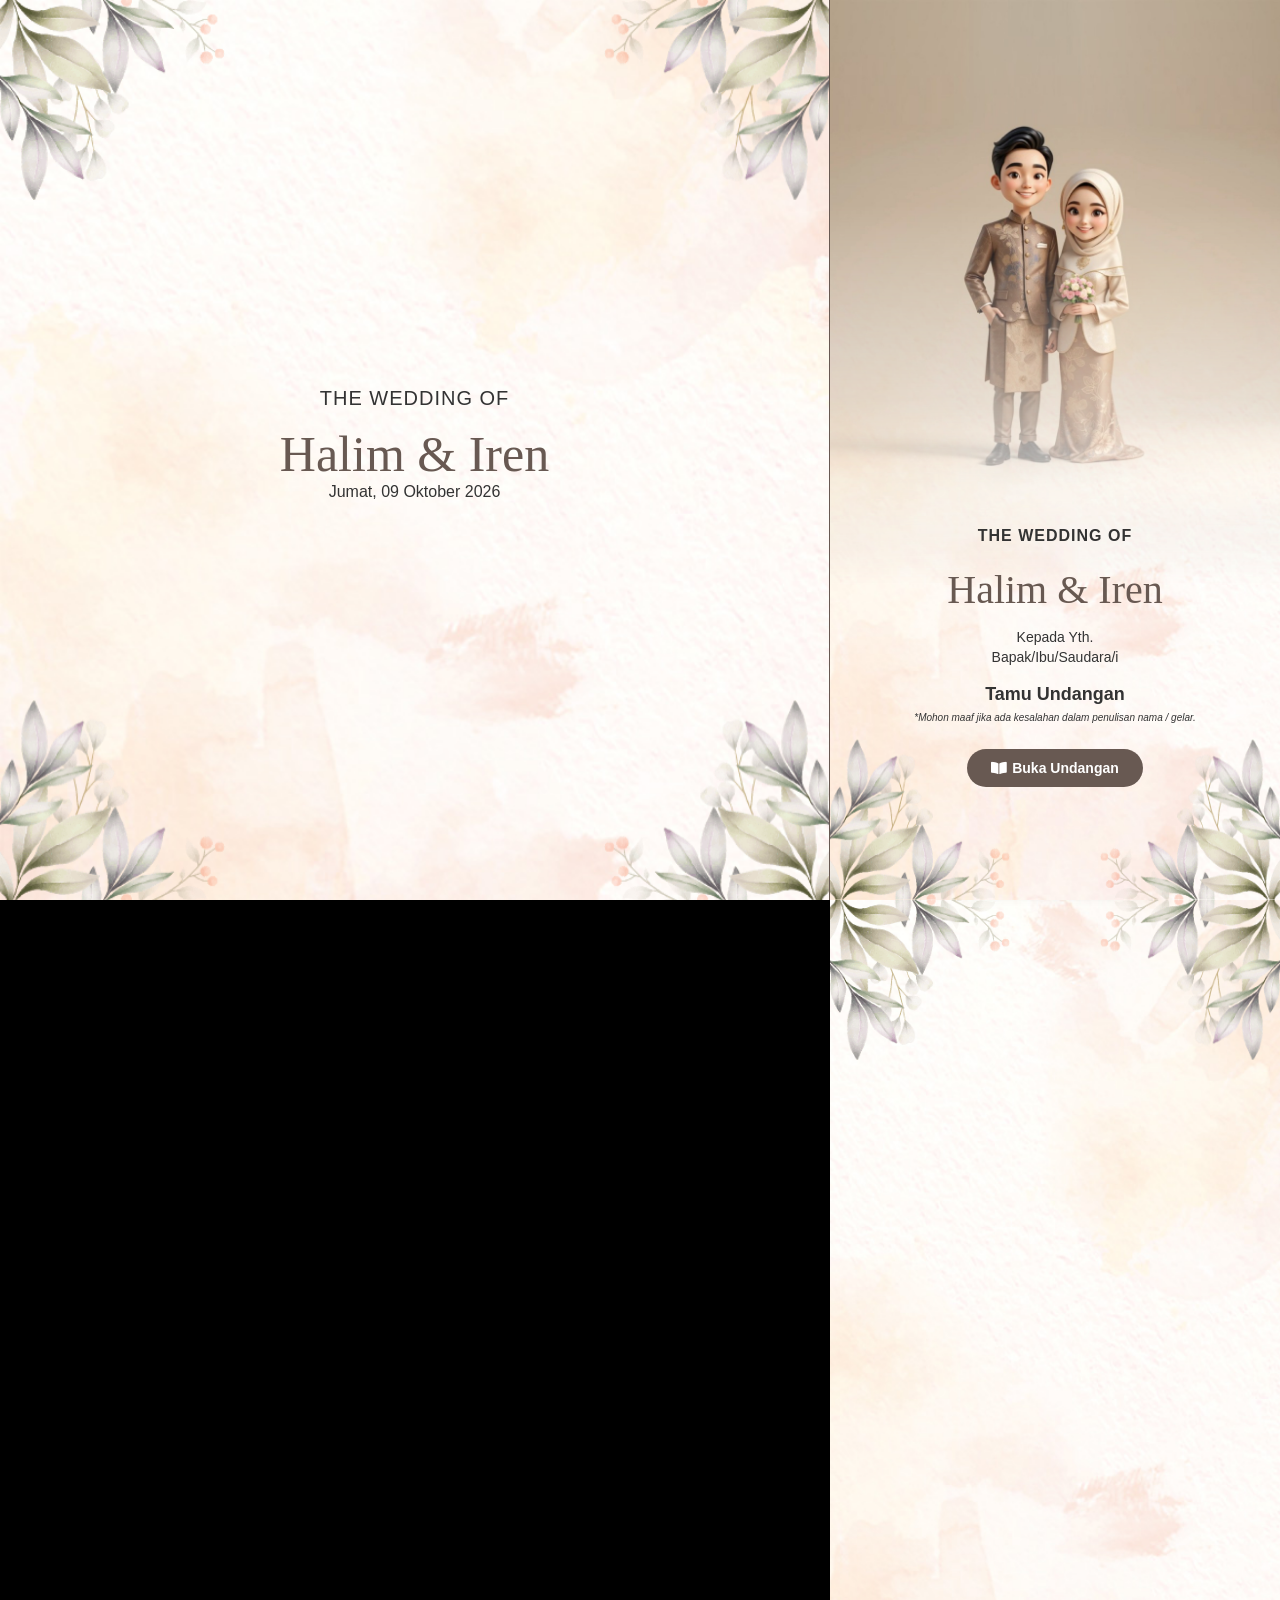
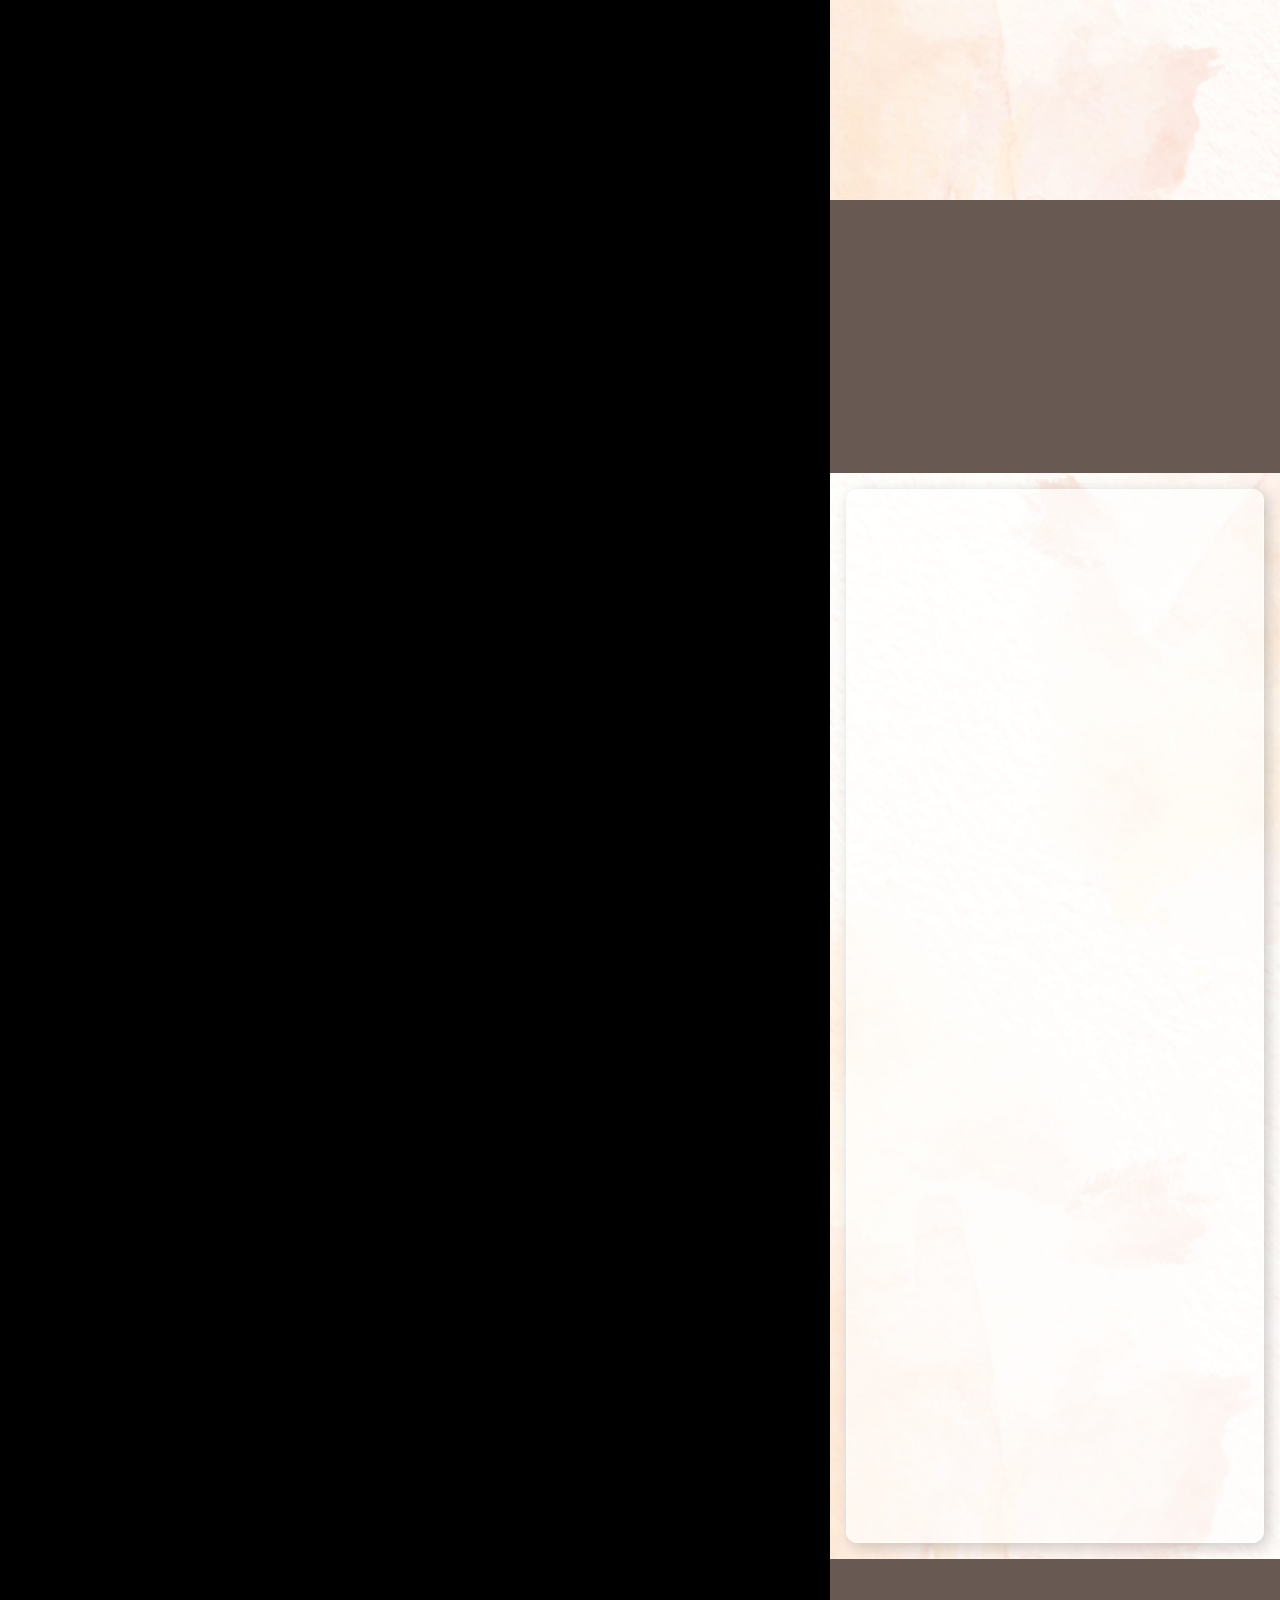
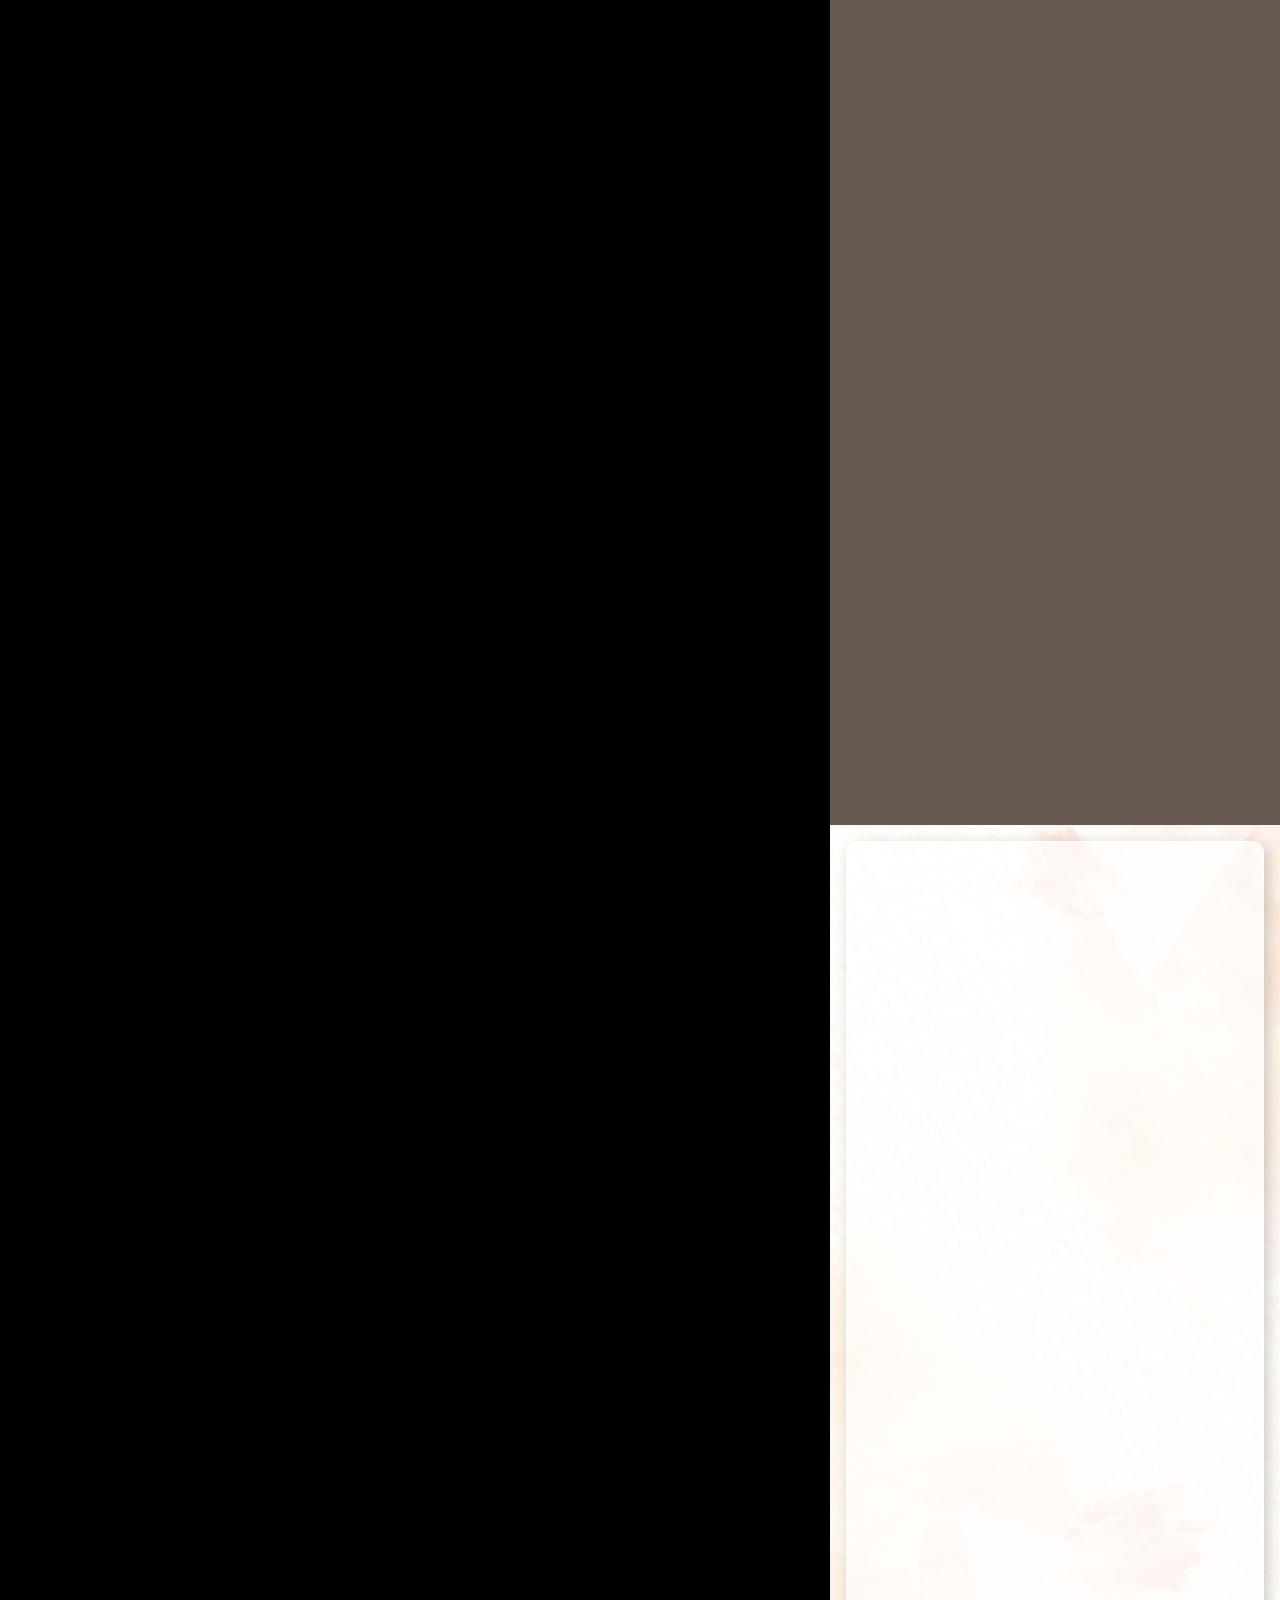
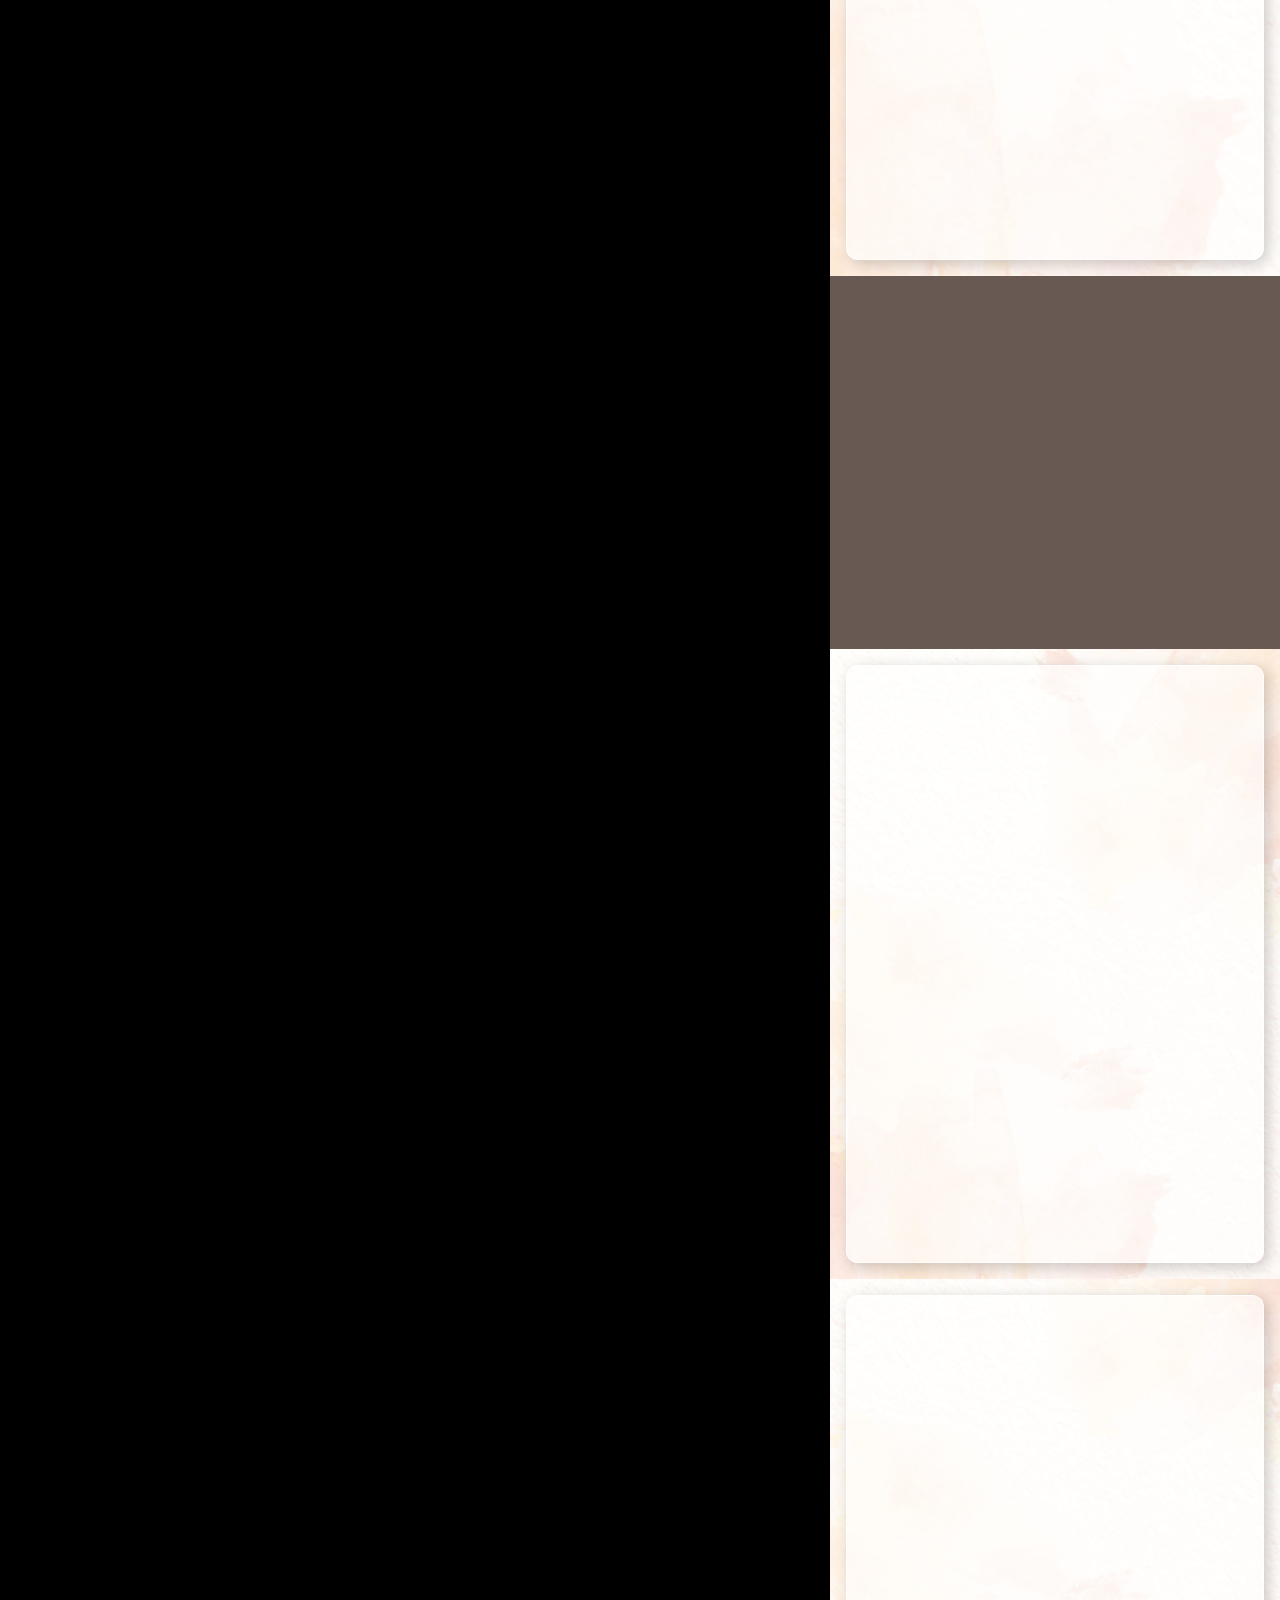
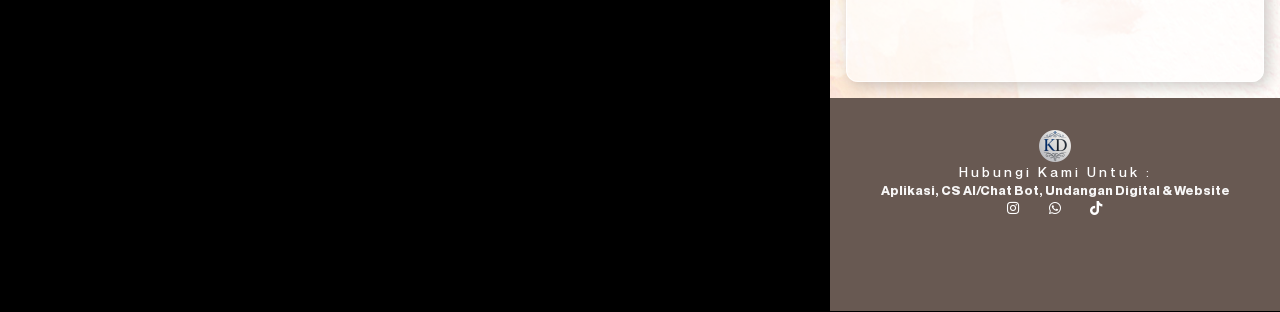
==== index.html @ 51833d71 "Upload undangan Halim & Iren" ====
<!DOCTYPE html>
<html lang="id" prefix="og: https://ogp.me/ns#">

<head>
	<meta charset="UTF-8">

	<meta name="robots" content="noindex,nofollow,noarchive,nosnippet,noimageindex">

	<!-- Optimasi Mesin Pencari oleh Rank Math - https://rankmath.com/ -->
	<title>Halim 💕 Iren</title>
	<meta name="description" content="Hadiri acara pernikahan Halim & Iren, pada hari Jumat, 09 Oktober 2026 Ya!">
	<meta name="robots" content="noindex, nofollow, noarchive, nosnippet, noimageindex">
	<link rel="canonical" href="https://kirimdigi.github.io/Halim-Iren/">
	<meta property="og:locale" content="id_ID">
	<meta property="og:type" content="article">
	<meta property="og:title" content="Halim 💕 Iren">
	<meta property="og:description"
		content="Hadiri acara pernikahan Halim & Iren, pada hari Jumat, 09 Oktober 2026 Ya!">
	<meta property="og:url" content="https://kirimdigi.github.io/Halim-Iren/">
	<meta property="og:site_name" content="Invisimple ID - Undangan Website">
	<meta property="article:section" content="Pernikahan">
	<meta property="og:updated_time" content="2025-12-07T00:42:51+07:00">
	<meta property="og:image" content="https://kirimdigi.github.io/Halim-Iren/1.png">
	<meta property="og:image:secure_url" content="https://kirimdigi.github.io/Halim-Iren/1.png">
	<meta property="og:image:width" content="1024">
	<meta property="og:image:height" content="683">
	<meta property="og:image:alt" content="Halim 💕 Iren">
	<meta property="og:image:type" content="image/png">
	<meta property="article:published_time" content="2025-02-18T05:52:55+07:00">
	<meta property="article:modified_time" content="2025-12-07T00:42:51+07:00">
	<meta name="twitter:card" content="summary_large_image">
	<meta name="twitter:title" content="The Wedding Of Halim 💕 Iren">
	<meta name="twitter:description"
		content="Hadiri acara pernikahan Halim & Iren, pada hari Jumat, 09 Oktober 2026 Ya!">
	<meta name="twitter:image" content="https://kirimdigi.github.io/Halim-Iren/1.png">
	<meta name="twitter:label1" content="Ditulis oleh">
	<meta name="twitter:data1" content="1nv1s1mpl3">
	<meta name="twitter:label2" content="Waktunya membaca">
	<meta name="twitter:data2" content="Kurang dari semenit">
	<script type="application/ld+json"
		class="rank-math-schema">{"@context":"https://schema.org","@graph":[{"@type":["Person","Organization"],"@id":"https://invitimo2.my.id/#person","name":"Invisimple ID - Undangan Website","logo":{"@type":"ImageObject","@id":"https://invitimo2.my.id/#logo","url":"https://the.invisimple.id/wp-content/uploads/2024/05/icon-invitaja-150x150.png","contentUrl":"https://the.invisimple.id/wp-content/uploads/2024/05/icon-invitaja-150x150.png","caption":"Invisimple ID - Undangan Website","inLanguage":"id"},"image":{"@type":"ImageObject","@id":"https://invitimo2.my.id/#logo","url":"https://the.invisimple.id/wp-content/uploads/2024/05/icon-invitaja-150x150.png","contentUrl":"https://the.invisimple.id/wp-content/uploads/2024/05/icon-invitaja-150x150.png","caption":"Invisimple ID - Undangan Website","inLanguage":"id"}},{"@type":"WebSite","@id":"https://invitimo2.my.id/#website","url":"https://invitimo2.my.id","name":"Invisimple ID - Undangan Website","publisher":{"@id":"https://invitimo2.my.id/#person"},"inLanguage":"id"},{"@type":"ImageObject","@id":"https://kirimdigi.github.io/Halim-Iren/1.png","url":"https://kirimdigi.github.io/Halim-Iren/1.png","width":"500","height":"500","inLanguage":"id"},{"@type":"WebPage","@id":"https://invitimo2.my.id/s01-i/#webpage","url":"https://invitimo2.my.id/s01-i/","name":"The Wedding Of Halim & Iren","datePublished":"2025-02-18T05:52:55+07:00","dateModified":"2025-12-07T00:42:51+07:00","isPartOf":{"@id":"https://invitimo2.my.id/#website"},"primaryImageOfPage":{"@id":"https://kirimdigi.github.io/Halim-Iren/1.png"},"inLanguage":"id"},{"@type":"Person","@id":"https://invitimo2.my.id/author/1nv1t4j4/","name":"1nv1s1mpl3","url":"https://invitimo2.my.id/author/1nv1t4j4/","image":{"@type":"ImageObject","@id":"https://secure.gravatar.com/avatar/7261eb66b6b7f72535ce5fb6ec1b8146d1f240d1655f2af83056c2c59945e163?s=96&amp;d=mm&amp;r=g","url":"https://secure.gravatar.com/avatar/7261eb66b6b7f72535ce5fb6ec1b8146d1f240d1655f2af83056c2c59945e163?s=96&amp;d=mm&amp;r=g","caption":"1nv1s1mpl3","inLanguage":"id"},"sameAs":["http://invisimple.id"]},{"@type":"BlogPosting","headline":"The Wedding Of Halim & Iren","datePublished":"2025-02-18T05:52:55+07:00","dateModified":"2025-12-07T00:42:51+07:00","articleSection":"Pernikahan","author":{"@id":"https://invitimo2.my.id/author/1nv1t4j4/","name":"1nv1s1mpl3"},"publisher":{"@id":"https://invitimo2.my.id/#person"},"description":"Hadiri acara pernikahan Halim & Iren, pada hari Jumat, 09 Oktober 2026 Ya!","name":"The Wedding Of Halim & Iren","@id":"https://invitimo2.my.id/s01-i/#richSnippet","isPartOf":{"@id":"https://invitimo2.my.id/s01-i/#webpage"},"image":{"@id":"https://kirimdigi.github.io/Halim-Iren/1.png"},"inLanguage":"id","mainEntityOfPage":{"@id":"https://invitimo2.my.id/s01-i/#webpage"}}]}</script>
	<!-- /Plugin WordPress Rank Math SEO -->

	<link rel='dns-prefetch' href='//the.invisimple.id'>
	<style id="wp-img-auto-sizes-contain-inline-css">
		img:is([sizes=auto i], [sizes^="auto," i]) {
			contain-intrinsic-size: 3000px 1500px
		}

		/*# sourceURL=wp-img-auto-sizes-contain-inline-css */
	</style>
	<link rel='stylesheet' id='dce-animations-css'
		href='wp-content/plugins/dynamic-content-for-elementor-new-version/assets/css/animations.css?ver=3.4.0'
		media='all'>

	<style id="wp-emoji-styles-inline-css">
		img.wp-smiley,
		img.emoji {
			display: inline !important;
			border: none !important;
			box-shadow: none !important;
			height: 1em !important;
			width: 1em !important;
			margin: 0 0.07em !important;
			vertical-align: -0.1em !important;
			background: none !important;
			padding: 0 !important;
		}

		/*# sourceURL=wp-emoji-styles-inline-css */
	</style>
	<style id="wp-block-library-inline-css">
		/**
 * Colors
 */
		/**
 * Typography
 */
		/**
 * SCSS Variables.
 *
 * Please use variables from this sheet to ensure consistency across the UI.
 * Don't add to this sheet unless you're pretty sure the value will be reused in many places.
 * For example, don't add rules to this sheet that affect block visuals. It's purely for UI.
 */
		/**
 * Fonts & basic variables.
 */
		/**
 * Typography
 */
		/**
 * Grid System.
 * https://make.wordpress.org/design/2019/10/31/proposal-a-consistent-spacing-system-for-wordpress/
 */
		/**
 * Radius scale.
 */
		/**
 * Elevation scale.
 */
		/**
 * Dimensions.
 */
		/**
 * Mobile specific styles
 */
		/**
 * Editor styles.
 */
		/**
 * Block & Editor UI.
 */
		/**
 * Block paddings.
 */
		/**
 * React Native specific.
 * These variables do not appear to be used anywhere else.
 */
		/**
 * Breakpoints & Media Queries
 */
		/**
*  Converts a hex value into the rgb equivalent.
*
* @param {string} hex - the hexadecimal value to convert
* @return {string} comma separated rgb values
*/
		/**
 * Long content fade mixin
 *
 * Creates a fading overlay to signify that the content is longer
 * than the space allows.
 */
		/**
 * Breakpoint mixins
 */
		/**
 * Focus styles.
 */
		/**
 * Applies editor left position to the selector passed as argument
 */
		/**
 * Styles that are reused verbatim in a few places
 */
		/**
 * Allows users to opt-out of animations via OS-level preferences.
 */
		/**
 * Reset default styles for JavaScript UI based pages.
 * This is a WP-admin agnostic reset
 */
		/**
 * Reset the WP Admin page styles for Gutenberg-like pages.
 */
		/**
 * Creates a checkerboard pattern background to indicate transparency.
 * @param {String} $size - The size of the squares in the checkerboard pattern. Default is 12px.
 */
		:root {
			--wp-block-synced-color: #7a00df;
			--wp-block-synced-color--rgb: 122, 0, 223;
			--wp-bound-block-color: var(--wp-block-synced-color);
			--wp-editor-canvas-background: #ddd;
			--wp-admin-theme-color: #007cba;
			--wp-admin-theme-color--rgb: 0, 124, 186;
			--wp-admin-theme-color-darker-10: rgb(0, 107, 160.5);
			--wp-admin-theme-color-darker-10--rgb: 0, 107, 160.5;
			--wp-admin-theme-color-darker-20: #005a87;
			--wp-admin-theme-color-darker-20--rgb: 0, 90, 135;
			--wp-admin-border-width-focus: 2px;
		}

		@media (min-resolution: 192dpi) {
			:root {
				--wp-admin-border-width-focus: 1.5px;
			}
		}

		/**
 * Element styles.
 */
		.wp-element-button {
			cursor: pointer;
		}

		:root .has-very-light-gray-background-color {
			background-color: #eee;
		}

		:root .has-very-dark-gray-background-color {
			background-color: #313131;
		}

		:root .has-very-light-gray-color {
			color: #eee;
		}

		:root .has-very-dark-gray-color {
			color: #313131;
		}

		:root {
			/* stylelint-disable @stylistic/function-comma-space-after -- We can not use spacing because of WP multi site kses rule. */
		}

		:root .has-vivid-green-cyan-to-vivid-cyan-blue-gradient-background {
			background: linear-gradient(135deg, rgb(0, 208, 132) 0%, rgb(6, 147, 227) 100%);
		}

		:root .has-purple-crush-gradient-background {
			background: linear-gradient(135deg, rgb(52, 226, 228) 0%, rgb(71, 33, 251) 50%, rgb(171, 29, 254) 100%);
		}

		:root .has-hazy-dawn-gradient-background {
			background: linear-gradient(135deg, rgb(250, 172, 168) 0%, rgb(218, 208, 236) 100%);
		}

		:root .has-subdued-olive-gradient-background {
			background: linear-gradient(135deg, rgb(250, 250, 225) 0%, rgb(103, 166, 113) 100%);
		}

		:root .has-atomic-cream-gradient-background {
			background: linear-gradient(135deg, rgb(253, 215, 154) 0%, rgb(0, 74, 89) 100%);
		}

		:root .has-nightshade-gradient-background {
			background: linear-gradient(135deg, rgb(51, 9, 104) 0%, rgb(49, 205, 207) 100%);
		}

		:root .has-midnight-gradient-background {
			background: linear-gradient(135deg, rgb(2, 3, 129) 0%, rgb(40, 116, 252) 100%);
		}

		:root {
			/* stylelint-enable @stylistic/function-comma-space-after */
			--wp--preset--font-size--normal: 16px;
			--wp--preset--font-size--huge: 42px;
		}

		.has-regular-font-size {
			font-size: 1em;
		}

		.has-larger-font-size {
			font-size: 2.625em;
		}

		.has-normal-font-size {
			font-size: var(--wp--preset--font-size--normal);
		}

		.has-huge-font-size {
			font-size: var(--wp--preset--font-size--huge);
		}

		:root .has-text-align-center {
			text-align: center;
		}

		:root .has-text-align-left {
			/*rtl:ignore*/
			text-align: left;
		}

		:root .has-text-align-right {
			/*rtl:ignore*/
			text-align: right;
		}

		.has-fit-text {
			white-space: nowrap !important;
		}

		#end-resizable-editor-section {
			display: none;
		}

		.aligncenter {
			clear: both;
		}

		.items-justified-left {
			justify-content: flex-start;
		}

		.items-justified-center {
			justify-content: center;
		}

		.items-justified-right {
			justify-content: flex-end;
		}

		.items-justified-space-between {
			justify-content: space-between;
		}

		.screen-reader-text {
			border: 0;
			clip-path: inset(50%);
			height: 1px;
			margin: -1px;
			overflow: hidden;
			padding: 0;
			position: absolute;
			width: 1px;
			word-wrap: normal !important;
		}

		.screen-reader-text:focus {
			background-color: #ddd;
			clip-path: none;
			color: #444;
			display: block;
			font-size: 1em;
			height: auto;
			left: 5px;
			line-height: normal;
			padding: 15px 23px 14px;
			text-decoration: none;
			top: 5px;
			width: auto;
			z-index: 100000;
		}

		/**
 * The following provide a simple means of applying a default border style when
 * a user first makes a selection in the border block support panel.
 * This prevents issues such as where the user could set a border width
 * and see no border due there being no border style set.
 *
 * This is intended to be removed once intelligent defaults can be set while
 * making border selections via the block support.
 *
 * See: https://github.com/WordPress/gutenberg/pull/33743
 */
		html :where(.has-border-color) {
			border-style: solid;
		}

		html :where([style*=border-color]) {
			border-style: solid;
		}

		html :where([style*=border-top-color]) {
			border-top-style: solid;
		}

		html :where([style*=border-right-color]) {
			/*rtl:ignore*/
			border-right-style: solid;
		}

		html :where([style*=border-bottom-color]) {
			border-bottom-style: solid;
		}

		html :where([style*=border-left-color]) {
			/*rtl:ignore*/
			border-left-style: solid;
		}

		html :where([style*=border-width]) {
			border-style: solid;
		}

		html :where([style*=border-top-width]) {
			border-top-style: solid;
		}

		html :where([style*=border-right-width]) {
			/*rtl:ignore*/
			border-right-style: solid;
		}

		html :where([style*=border-bottom-width]) {
			border-bottom-style: solid;
		}

		html :where([style*=border-left-width]) {
			/*rtl:ignore*/
			border-left-style: solid;
		}

		/**
 * Provide baseline responsiveness for images.
 */
		html :where(img[class*=wp-image-]) {
			height: auto;
			max-width: 100%;
		}

		/**
 * Reset user agent styles for figure element margins.
 */
		:where(figure) {
			margin: 0 0 1em 0;
		}

		html :where(.is-position-sticky) {
			/* stylelint-disable length-zero-no-unit -- 0px is set explicitly so that it can be used in a calc value. */
			--wp-admin--admin-bar--position-offset: var(--wp-admin--admin-bar--height, 0px);
			/* stylelint-enable length-zero-no-unit */
		}

		@media screen and (max-width: 600px) {
			html :where(.is-position-sticky) {
				/* stylelint-disable length-zero-no-unit -- 0px is set explicitly so that it can be used in a calc value. */
				--wp-admin--admin-bar--position-offset: 0px;
				/* stylelint-enable length-zero-no-unit */
			}
		}

		/*# sourceURL=/wp-includes/css/dist/block-library/common.css */
	</style>
	<style id="classic-theme-styles-inline-css">
		/**
 * These rules are needed for backwards compatibility.
 * They should match the button element rules in the base theme.json file.
 */
		.wp-block-button__link {
			color: #ffffff;
			background-color: #32373c;
			border-radius: 9999px;
			/* 100% causes an oval, but any explicit but really high value retains the pill shape. */

			/* This needs a low specificity so it won't override the rules from the button element if defined in theme.json. */
			box-shadow: none;
			text-decoration: none;

			/* The extra 2px are added to size solids the same as the outline versions.*/
			padding: calc(0.667em + 2px) calc(1.333em + 2px);

			font-size: 1.125em;
		}

		.wp-block-file__button {
			background: #32373c;
			color: #ffffff;
			text-decoration: none;
		}

		/*# sourceURL=/wp-includes/css/classic-themes.css */
	</style>
	<style id="wp-block-styles-placeholder-inline-css">
		:root {
			--wp-internal-comment: "Placeholder for wp_hoist_late_printed_styles() to replace with the block styles printed at wp_footer."
		}

		/*# sourceURL=wp-block-styles-placeholder-inline-css */
	</style>
	<link rel='stylesheet' id='dashicons-css' href='wp-includes/css/dashicons.css?ver=7.0.4' media='all'>
	<link rel='stylesheet' id='jet-engine-frontend-css'
		href='wp-content/plugins/jet-engine/assets/css/frontend.css?ver=3.8.14.3' media='all'>
	<style id="wp-global-styles-placeholder-inline-css">
		:root {
			--wp-internal-comment: "Placeholder for wp_hoist_late_printed_styles() to replace with the global-styles printed at wp_footer."
		}

		/*# sourceURL=wp-global-styles-placeholder-inline-css */
	</style>
	<link rel='stylesheet' id='uaf_client_css-css' href='wp-content/uploads/useanyfont/uaf.css?ver=1786431129'
		media='all'>
	<link rel='stylesheet' id='wpb-lib-frontend-css'
		href='wp-content/plugins/wpbits-addons-for-elementor/assets/css/frontend.min.css?ver=1.8.1' media='all'>
	<link rel='stylesheet' id='wds-elementor-css'
		href='wp-content/plugins/weddingsaas-pro/assets/css/wds-elementor.css?ver=2.10.2.1' media='all'>
	<link rel='stylesheet' id='saic_style-css'
		href='wp-content/plugins/weddingsaas-pro/assets/plugins/custom/commentpress/saic_style.css?ver=2.10.2.1'
		media='screen'>
	<link rel='stylesheet' id='dce-style-css'
		href='wp-content/plugins/dynamic-content-for-elementor-new-version/assets/css/style.css?ver=3.4.0' media='all'>
	<link rel='stylesheet' id='dce-dynamic-visibility-css'
		href='wp-content/plugins/dynamic-content-for-elementor-new-version/assets/css/dynamic-visibility.css?ver=3.4.0'
		media='all'>
	<link rel='stylesheet' id='dce-tooltip-css'
		href='wp-content/plugins/dynamic-content-for-elementor-new-version/assets/css/tooltip.css?ver=3.4.0'
		media='all'>
	<link rel='stylesheet' id='wds-reset-css' href='wp-content/themes/weddingsaas-wp/assets/css/reset.css?ver=2.0.11'
		media='all'>
	<link rel='stylesheet' id='e-animation-fadeIn-css'
		href='wp-content/plugins/elementor/assets/lib/animations/styles/fadeIn.css?ver=4.1.4' media='all'>
	<link rel='stylesheet' id='elementor-frontend-css'
		href='wp-content/plugins/elementor/assets/css/frontend.css?ver=4.1.4' media='all'>
	<style id="elementor-frontend-inline-css">
		@-webkit-keyframes ha_fadeIn {
			0% {
				opacity: 0
			}

			to {
				opacity: 1
			}
		}

		@keyframes ha_fadeIn {
			0% {
				opacity: 0
			}

			to {
				opacity: 1
			}
		}

		@-webkit-keyframes ha_zoomIn {
			0% {
				opacity: 0;
				-webkit-transform: scale3d(.3, .3, .3);
				transform: scale3d(.3, .3, .3)
			}

			50% {
				opacity: 1
			}
		}

		@keyframes ha_zoomIn {
			0% {
				opacity: 0;
				-webkit-transform: scale3d(.3, .3, .3);
				transform: scale3d(.3, .3, .3)
			}

			50% {
				opacity: 1
			}
		}

		@-webkit-keyframes ha_rollIn {
			0% {
				opacity: 0;
				-webkit-transform: translate3d(-100%, 0, 0) rotate3d(0, 0, 1, -120deg);
				transform: translate3d(-100%, 0, 0) rotate3d(0, 0, 1, -120deg)
			}

			to {
				opacity: 1
			}
		}

		@keyframes ha_rollIn {
			0% {
				opacity: 0;
				-webkit-transform: translate3d(-100%, 0, 0) rotate3d(0, 0, 1, -120deg);
				transform: translate3d(-100%, 0, 0) rotate3d(0, 0, 1, -120deg)
			}

			to {
				opacity: 1
			}
		}

		@-webkit-keyframes ha_bounce {

			0%,
			20%,
			53%,
			to {
				-webkit-animation-timing-function: cubic-bezier(.215, .61, .355, 1);
				animation-timing-function: cubic-bezier(.215, .61, .355, 1)
			}

			40%,
			43% {
				-webkit-transform: translate3d(0, -30px, 0) scaleY(1.1);
				transform: translate3d(0, -30px, 0) scaleY(1.1);
				-webkit-animation-timing-function: cubic-bezier(.755, .05, .855, .06);
				animation-timing-function: cubic-bezier(.755, .05, .855, .06)
			}

			70% {
				-webkit-transform: translate3d(0, -15px, 0) scaleY(1.05);
				transform: translate3d(0, -15px, 0) scaleY(1.05);
				-webkit-animation-timing-function: cubic-bezier(.755, .05, .855, .06);
				animation-timing-function: cubic-bezier(.755, .05, .855, .06)
			}

			80% {
				-webkit-transition-timing-function: cubic-bezier(.215, .61, .355, 1);
				transition-timing-function: cubic-bezier(.215, .61, .355, 1);
				-webkit-transform: translate3d(0, 0, 0) scaleY(.95);
				transform: translate3d(0, 0, 0) scaleY(.95)
			}

			90% {
				-webkit-transform: translate3d(0, -4px, 0) scaleY(1.02);
				transform: translate3d(0, -4px, 0) scaleY(1.02)
			}
		}

		@keyframes ha_bounce {

			0%,
			20%,
			53%,
			to {
				-webkit-animation-timing-function: cubic-bezier(.215, .61, .355, 1);
				animation-timing-function: cubic-bezier(.215, .61, .355, 1)
			}

			40%,
			43% {
				-webkit-transform: translate3d(0, -30px, 0) scaleY(1.1);
				transform: translate3d(0, -30px, 0) scaleY(1.1);
				-webkit-animation-timing-function: cubic-bezier(.755, .05, .855, .06);
				animation-timing-function: cubic-bezier(.755, .05, .855, .06)
			}

			70% {
				-webkit-transform: translate3d(0, -15px, 0) scaleY(1.05);
				transform: translate3d(0, -15px, 0) scaleY(1.05);
				-webkit-animation-timing-function: cubic-bezier(.755, .05, .855, .06);
				animation-timing-function: cubic-bezier(.755, .05, .855, .06)
			}

			80% {
				-webkit-transition-timing-function: cubic-bezier(.215, .61, .355, 1);
				transition-timing-function: cubic-bezier(.215, .61, .355, 1);
				-webkit-transform: translate3d(0, 0, 0) scaleY(.95);
				transform: translate3d(0, 0, 0) scaleY(.95)
			}

			90% {
				-webkit-transform: translate3d(0, -4px, 0) scaleY(1.02);
				transform: translate3d(0, -4px, 0) scaleY(1.02)
			}
		}

		@-webkit-keyframes ha_bounceIn {

			0%,
			20%,
			40%,
			60%,
			80%,
			to {
				-webkit-animation-timing-function: cubic-bezier(.215, .61, .355, 1);
				animation-timing-function: cubic-bezier(.215, .61, .355, 1)
			}

			0% {
				opacity: 0;
				-webkit-transform: scale3d(.3, .3, .3);
				transform: scale3d(.3, .3, .3)
			}

			20% {
				-webkit-transform: scale3d(1.1, 1.1, 1.1);
				transform: scale3d(1.1, 1.1, 1.1)
			}

			40% {
				-webkit-transform: scale3d(.9, .9, .9);
				transform: scale3d(.9, .9, .9)
			}

			60% {
				opacity: 1;
				-webkit-transform: scale3d(1.03, 1.03, 1.03);
				transform: scale3d(1.03, 1.03, 1.03)
			}

			80% {
				-webkit-transform: scale3d(.97, .97, .97);
				transform: scale3d(.97, .97, .97)
			}

			to {
				opacity: 1
			}
		}

		@keyframes ha_bounceIn {

			0%,
			20%,
			40%,
			60%,
			80%,
			to {
				-webkit-animation-timing-function: cubic-bezier(.215, .61, .355, 1);
				animation-timing-function: cubic-bezier(.215, .61, .355, 1)
			}

			0% {
				opacity: 0;
				-webkit-transform: scale3d(.3, .3, .3);
				transform: scale3d(.3, .3, .3)
			}

			20% {
				-webkit-transform: scale3d(1.1, 1.1, 1.1);
				transform: scale3d(1.1, 1.1, 1.1)
			}

			40% {
				-webkit-transform: scale3d(.9, .9, .9);
				transform: scale3d(.9, .9, .9)
			}

			60% {
				opacity: 1;
				-webkit-transform: scale3d(1.03, 1.03, 1.03);
				transform: scale3d(1.03, 1.03, 1.03)
			}

			80% {
				-webkit-transform: scale3d(.97, .97, .97);
				transform: scale3d(.97, .97, .97)
			}

			to {
				opacity: 1
			}
		}

		@-webkit-keyframes ha_flipInX {
			0% {
				opacity: 0;
				-webkit-transform: perspective(400px) rotate3d(1, 0, 0, 90deg);
				transform: perspective(400px) rotate3d(1, 0, 0, 90deg);
				-webkit-animation-timing-function: ease-in;
				animation-timing-function: ease-in
			}

			40% {
				-webkit-transform: perspective(400px) rotate3d(1, 0, 0, -20deg);
				transform: perspective(400px) rotate3d(1, 0, 0, -20deg);
				-webkit-animation-timing-function: ease-in;
				animation-timing-function: ease-in
			}

			60% {
				opacity: 1;
				-webkit-transform: perspective(400px) rotate3d(1, 0, 0, 10deg);
				transform: perspective(400px) rotate3d(1, 0, 0, 10deg)
			}

			80% {
				-webkit-transform: perspective(400px) rotate3d(1, 0, 0, -5deg);
				transform: perspective(400px) rotate3d(1, 0, 0, -5deg)
			}
		}

		@keyframes ha_flipInX {
			0% {
				opacity: 0;
				-webkit-transform: perspective(400px) rotate3d(1, 0, 0, 90deg);
				transform: perspective(400px) rotate3d(1, 0, 0, 90deg);
				-webkit-animation-timing-function: ease-in;
				animation-timing-function: ease-in
			}

			40% {
				-webkit-transform: perspective(400px) rotate3d(1, 0, 0, -20deg);
				transform: perspective(400px) rotate3d(1, 0, 0, -20deg);
				-webkit-animation-timing-function: ease-in;
				animation-timing-function: ease-in
			}

			60% {
				opacity: 1;
				-webkit-transform: perspective(400px) rotate3d(1, 0, 0, 10deg);
				transform: perspective(400px) rotate3d(1, 0, 0, 10deg)
			}

			80% {
				-webkit-transform: perspective(400px) rotate3d(1, 0, 0, -5deg);
				transform: perspective(400px) rotate3d(1, 0, 0, -5deg)
			}
		}

		@-webkit-keyframes ha_flipInY {
			0% {
				opacity: 0;
				-webkit-transform: perspective(400px) rotate3d(0, 1, 0, 90deg);
				transform: perspective(400px) rotate3d(0, 1, 0, 90deg);
				-webkit-animation-timing-function: ease-in;
				animation-timing-function: ease-in
			}

			40% {
				-webkit-transform: perspective(400px) rotate3d(0, 1, 0, -20deg);
				transform: perspective(400px) rotate3d(0, 1, 0, -20deg);
				-webkit-animation-timing-function: ease-in;
				animation-timing-function: ease-in
			}

			60% {
				opacity: 1;
				-webkit-transform: perspective(400px) rotate3d(0, 1, 0, 10deg);
				transform: perspective(400px) rotate3d(0, 1, 0, 10deg)
			}

			80% {
				-webkit-transform: perspective(400px) rotate3d(0, 1, 0, -5deg);
				transform: perspective(400px) rotate3d(0, 1, 0, -5deg)
			}
		}

		@keyframes ha_flipInY {
			0% {
				opacity: 0;
				-webkit-transform: perspective(400px) rotate3d(0, 1, 0, 90deg);
				transform: perspective(400px) rotate3d(0, 1, 0, 90deg);
				-webkit-animation-timing-function: ease-in;
				animation-timing-function: ease-in
			}

			40% {
				-webkit-transform: perspective(400px) rotate3d(0, 1, 0, -20deg);
				transform: perspective(400px) rotate3d(0, 1, 0, -20deg);
				-webkit-animation-timing-function: ease-in;
				animation-timing-function: ease-in
			}

			60% {
				opacity: 1;
				-webkit-transform: perspective(400px) rotate3d(0, 1, 0, 10deg);
				transform: perspective(400px) rotate3d(0, 1, 0, 10deg)
			}

			80% {
				-webkit-transform: perspective(400px) rotate3d(0, 1, 0, -5deg);
				transform: perspective(400px) rotate3d(0, 1, 0, -5deg)
			}
		}

		@-webkit-keyframes ha_swing {
			20% {
				-webkit-transform: rotate3d(0, 0, 1, 15deg);
				transform: rotate3d(0, 0, 1, 15deg)
			}

			40% {
				-webkit-transform: rotate3d(0, 0, 1, -10deg);
				transform: rotate3d(0, 0, 1, -10deg)
			}

			60% {
				-webkit-transform: rotate3d(0, 0, 1, 5deg);
				transform: rotate3d(0, 0, 1, 5deg)
			}

			80% {
				-webkit-transform: rotate3d(0, 0, 1, -5deg);
				transform: rotate3d(0, 0, 1, -5deg)
			}
		}

		@keyframes ha_swing {
			20% {
				-webkit-transform: rotate3d(0, 0, 1, 15deg);
				transform: rotate3d(0, 0, 1, 15deg)
			}

			40% {
				-webkit-transform: rotate3d(0, 0, 1, -10deg);
				transform: rotate3d(0, 0, 1, -10deg)
			}

			60% {
				-webkit-transform: rotate3d(0, 0, 1, 5deg);
				transform: rotate3d(0, 0, 1, 5deg)
			}

			80% {
				-webkit-transform: rotate3d(0, 0, 1, -5deg);
				transform: rotate3d(0, 0, 1, -5deg)
			}
		}

		@-webkit-keyframes ha_slideInDown {
			0% {
				visibility: visible;
				-webkit-transform: translate3d(0, -100%, 0);
				transform: translate3d(0, -100%, 0)
			}
		}

		@keyframes ha_slideInDown {
			0% {
				visibility: visible;
				-webkit-transform: translate3d(0, -100%, 0);
				transform: translate3d(0, -100%, 0)
			}
		}

		@-webkit-keyframes ha_slideInUp {
			0% {
				visibility: visible;
				-webkit-transform: translate3d(0, 100%, 0);
				transform: translate3d(0, 100%, 0)
			}
		}

		@keyframes ha_slideInUp {
			0% {
				visibility: visible;
				-webkit-transform: translate3d(0, 100%, 0);
				transform: translate3d(0, 100%, 0)
			}
		}

		@-webkit-keyframes ha_slideInLeft {
			0% {
				visibility: visible;
				-webkit-transform: translate3d(-100%, 0, 0);
				transform: translate3d(-100%, 0, 0)
			}
		}

		@keyframes ha_slideInLeft {
			0% {
				visibility: visible;
				-webkit-transform: translate3d(-100%, 0, 0);
				transform: translate3d(-100%, 0, 0)
			}
		}

		@-webkit-keyframes ha_slideInRight {
			0% {
				visibility: visible;
				-webkit-transform: translate3d(100%, 0, 0);
				transform: translate3d(100%, 0, 0)
			}
		}

		@keyframes ha_slideInRight {
			0% {
				visibility: visible;
				-webkit-transform: translate3d(100%, 0, 0);
				transform: translate3d(100%, 0, 0)
			}
		}

		.ha_fadeIn {
			-webkit-animation-name: ha_fadeIn;
			animation-name: ha_fadeIn
		}

		.ha_zoomIn {
			-webkit-animation-name: ha_zoomIn;
			animation-name: ha_zoomIn
		}

		.ha_rollIn {
			-webkit-animation-name: ha_rollIn;
			animation-name: ha_rollIn
		}

		.ha_bounce {
			-webkit-transform-origin: center bottom;
			-ms-transform-origin: center bottom;
			transform-origin: center bottom;
			-webkit-animation-name: ha_bounce;
			animation-name: ha_bounce
		}

		.ha_bounceIn {
			-webkit-animation-name: ha_bounceIn;
			animation-name: ha_bounceIn;
			-webkit-animation-duration: .75s;
			-webkit-animation-duration: calc(var(--animate-duration)*.75);
			animation-duration: .75s;
			animation-duration: calc(var(--animate-duration)*.75)
		}

		.ha_flipInX,
		.ha_flipInY {
			-webkit-animation-name: ha_flipInX;
			animation-name: ha_flipInX;
			-webkit-backface-visibility: visible !important;
			backface-visibility: visible !important
		}

		.ha_flipInY {
			-webkit-animation-name: ha_flipInY;
			animation-name: ha_flipInY
		}

		.ha_swing {
			-webkit-transform-origin: top center;
			-ms-transform-origin: top center;
			transform-origin: top center;
			-webkit-animation-name: ha_swing;
			animation-name: ha_swing
		}

		.ha_slideInDown {
			-webkit-animation-name: ha_slideInDown;
			animation-name: ha_slideInDown
		}

		.ha_slideInUp {
			-webkit-animation-name: ha_slideInUp;
			animation-name: ha_slideInUp
		}

		.ha_slideInLeft {
			-webkit-animation-name: ha_slideInLeft;
			animation-name: ha_slideInLeft
		}

		.ha_slideInRight {
			-webkit-animation-name: ha_slideInRight;
			animation-name: ha_slideInRight
		}

		.ha-css-transform-yes {
			-webkit-transition-duration: var(--ha-tfx-transition-duration, .2s);
			transition-duration: var(--ha-tfx-transition-duration, .2s);
			-webkit-transition-property: -webkit-transform;
			transition-property: transform;
			transition-property: transform, -webkit-transform;
			-webkit-transform: translate(var(--ha-tfx-translate-x, 0), var(--ha-tfx-translate-y, 0)) scale(var(--ha-tfx-scale-x, 1), var(--ha-tfx-scale-y, 1)) skew(var(--ha-tfx-skew-x, 0), var(--ha-tfx-skew-y, 0)) rotateX(var(--ha-tfx-rotate-x, 0)) rotateY(var(--ha-tfx-rotate-y, 0)) rotateZ(var(--ha-tfx-rotate-z, 0));
			transform: translate(var(--ha-tfx-translate-x, 0), var(--ha-tfx-translate-y, 0)) scale(var(--ha-tfx-scale-x, 1), var(--ha-tfx-scale-y, 1)) skew(var(--ha-tfx-skew-x, 0), var(--ha-tfx-skew-y, 0)) rotateX(var(--ha-tfx-rotate-x, 0)) rotateY(var(--ha-tfx-rotate-y, 0)) rotateZ(var(--ha-tfx-rotate-z, 0))
		}

		.ha-css-transform-yes:hover {
			-webkit-transform: translate(var(--ha-tfx-translate-x-hover, var(--ha-tfx-translate-x, 0)), var(--ha-tfx-translate-y-hover, var(--ha-tfx-translate-y, 0))) scale(var(--ha-tfx-scale-x-hover, var(--ha-tfx-scale-x, 1)), var(--ha-tfx-scale-y-hover, var(--ha-tfx-scale-y, 1))) skew(var(--ha-tfx-skew-x-hover, var(--ha-tfx-skew-x, 0)), var(--ha-tfx-skew-y-hover, var(--ha-tfx-skew-y, 0))) rotateX(var(--ha-tfx-rotate-x-hover, var(--ha-tfx-rotate-x, 0))) rotateY(var(--ha-tfx-rotate-y-hover, var(--ha-tfx-rotate-y, 0))) rotateZ(var(--ha-tfx-rotate-z-hover, var(--ha-tfx-rotate-z, 0)));
			transform: translate(var(--ha-tfx-translate-x-hover, var(--ha-tfx-translate-x, 0)), var(--ha-tfx-translate-y-hover, var(--ha-tfx-translate-y, 0))) scale(var(--ha-tfx-scale-x-hover, var(--ha-tfx-scale-x, 1)), var(--ha-tfx-scale-y-hover, var(--ha-tfx-scale-y, 1))) skew(var(--ha-tfx-skew-x-hover, var(--ha-tfx-skew-x, 0)), var(--ha-tfx-skew-y-hover, var(--ha-tfx-skew-y, 0))) rotateX(var(--ha-tfx-rotate-x-hover, var(--ha-tfx-rotate-x, 0))) rotateY(var(--ha-tfx-rotate-y-hover, var(--ha-tfx-rotate-y, 0))) rotateZ(var(--ha-tfx-rotate-z-hover, var(--ha-tfx-rotate-z, 0)))
		}

		.happy-addon>.elementor-widget-container {
			word-wrap: break-word;
			overflow-wrap: break-word
		}

		.happy-addon>.elementor-widget-container,
		.happy-addon>.elementor-widget-container * {
			-webkit-box-sizing: border-box;
			box-sizing: border-box
		}

		.happy-addon:not(:has(.elementor-widget-container)),
		.happy-addon:not(:has(.elementor-widget-container)) * {
			-webkit-box-sizing: border-box;
			box-sizing: border-box;
			word-wrap: break-word;
			overflow-wrap: break-word
		}

		.happy-addon p:empty {
			display: none
		}

		.happy-addon .elementor-inline-editing {
			min-height: auto !important
		}

		.happy-addon-pro img {
			max-width: 100%;
			height: auto;
			-o-object-fit: cover;
			object-fit: cover
		}

		.ha-screen-reader-text {
			position: absolute;
			overflow: hidden;
			clip: rect(1px, 1px, 1px, 1px);
			margin: -1px;
			padding: 0;
			width: 1px;
			height: 1px;
			border: 0;
			word-wrap: normal !important;
			-webkit-clip-path: inset(50%);
			clip-path: inset(50%)
		}

		.ha-has-bg-overlay>.elementor-widget-container {
			position: relative;
			z-index: 1
		}

		.ha-has-bg-overlay>.elementor-widget-container:before {
			position: absolute;
			top: 0;
			left: 0;
			z-index: -1;
			width: 100%;
			height: 100%;
			content: ""
		}

		.ha-has-bg-overlay:not(:has(.elementor-widget-container)) {
			position: relative;
			z-index: 1
		}

		.ha-has-bg-overlay:not(:has(.elementor-widget-container)):before {
			position: absolute;
			top: 0;
			left: 0;
			z-index: -1;
			width: 100%;
			height: 100%;
			content: ""
		}

		.ha-popup--is-enabled .ha-js-popup,
		.ha-popup--is-enabled .ha-js-popup img {
			cursor: -webkit-zoom-in !important;
			cursor: zoom-in !important
		}

		.mfp-wrap .mfp-arrow,
		.mfp-wrap .mfp-close {
			background-color: transparent
		}

		.mfp-wrap .mfp-arrow:focus,
		.mfp-wrap .mfp-close:focus {
			outline-width: thin
		}

		.ha-advanced-tooltip-enable {
			position: relative;
			cursor: pointer;
			--ha-tooltip-arrow-color: black;
			--ha-tooltip-arrow-distance: 0
		}

		.ha-advanced-tooltip-enable .ha-advanced-tooltip-content {
			position: absolute;
			z-index: 999;
			display: none;
			padding: 5px 0;
			width: 120px;
			height: auto;
			border-radius: 6px;
			background-color: #000;
			color: #fff;
			text-align: center;
			opacity: 0
		}

		.ha-advanced-tooltip-enable .ha-advanced-tooltip-content::after {
			position: absolute;
			border-width: 5px;
			border-style: solid;
			content: ""
		}

		.ha-advanced-tooltip-enable .ha-advanced-tooltip-content.no-arrow::after {
			visibility: hidden
		}

		.ha-advanced-tooltip-enable .ha-advanced-tooltip-content.show {
			display: inline-block;
			opacity: 1
		}

		.ha-advanced-tooltip-enable.ha-advanced-tooltip-top .ha-advanced-tooltip-content,
		body[data-elementor-device-mode=tablet] .ha-advanced-tooltip-enable.ha-advanced-tooltip-tablet-top .ha-advanced-tooltip-content {
			top: unset;
			right: 0;
			bottom: calc(101% + var(--ha-tooltip-arrow-distance));
			left: 0;
			margin: 0 auto
		}

		.ha-advanced-tooltip-enable.ha-advanced-tooltip-top .ha-advanced-tooltip-content::after,
		body[data-elementor-device-mode=tablet] .ha-advanced-tooltip-enable.ha-advanced-tooltip-tablet-top .ha-advanced-tooltip-content::after {
			top: 100%;
			right: unset;
			bottom: unset;
			left: 50%;
			border-color: var(--ha-tooltip-arrow-color) transparent transparent transparent;
			-webkit-transform: translateX(-50%);
			-ms-transform: translateX(-50%);
			transform: translateX(-50%)
		}

		.ha-advanced-tooltip-enable.ha-advanced-tooltip-bottom .ha-advanced-tooltip-content,
		body[data-elementor-device-mode=tablet] .ha-advanced-tooltip-enable.ha-advanced-tooltip-tablet-bottom .ha-advanced-tooltip-content {
			top: calc(101% + var(--ha-tooltip-arrow-distance));
			right: 0;
			bottom: unset;
			left: 0;
			margin: 0 auto
		}

		.ha-advanced-tooltip-enable.ha-advanced-tooltip-bottom .ha-advanced-tooltip-content::after,
		body[data-elementor-device-mode=tablet] .ha-advanced-tooltip-enable.ha-advanced-tooltip-tablet-bottom .ha-advanced-tooltip-content::after {
			top: unset;
			right: unset;
			bottom: 100%;
			left: 50%;
			border-color: transparent transparent var(--ha-tooltip-arrow-color) transparent;
			-webkit-transform: translateX(-50%);
			-ms-transform: translateX(-50%);
			transform: translateX(-50%)
		}

		.ha-advanced-tooltip-enable.ha-advanced-tooltip-left .ha-advanced-tooltip-content,
		body[data-elementor-device-mode=tablet] .ha-advanced-tooltip-enable.ha-advanced-tooltip-tablet-left .ha-advanced-tooltip-content {
			top: 50%;
			right: calc(101% + var(--ha-tooltip-arrow-distance));
			bottom: unset;
			left: unset;
			-webkit-transform: translateY(-50%);
			-ms-transform: translateY(-50%);
			transform: translateY(-50%)
		}

		.ha-advanced-tooltip-enable.ha-advanced-tooltip-left .ha-advanced-tooltip-content::after,
		body[data-elementor-device-mode=tablet] .ha-advanced-tooltip-enable.ha-advanced-tooltip-tablet-left .ha-advanced-tooltip-content::after {
			top: 50%;
			right: unset;
			bottom: unset;
			left: 100%;
			border-color: transparent transparent transparent var(--ha-tooltip-arrow-color);
			-webkit-transform: translateY(-50%);
			-ms-transform: translateY(-50%);
			transform: translateY(-50%)
		}

		.ha-advanced-tooltip-enable.ha-advanced-tooltip-right .ha-advanced-tooltip-content,
		body[data-elementor-device-mode=tablet] .ha-advanced-tooltip-enable.ha-advanced-tooltip-tablet-right .ha-advanced-tooltip-content {
			top: 50%;
			right: unset;
			bottom: unset;
			left: calc(101% + var(--ha-tooltip-arrow-distance));
			-webkit-transform: translateY(-50%);
			-ms-transform: translateY(-50%);
			transform: translateY(-50%)
		}

		.ha-advanced-tooltip-enable.ha-advanced-tooltip-right .ha-advanced-tooltip-content::after,
		body[data-elementor-device-mode=tablet] .ha-advanced-tooltip-enable.ha-advanced-tooltip-tablet-right .ha-advanced-tooltip-content::after {
			top: 50%;
			right: 100%;
			bottom: unset;
			left: unset;
			border-color: transparent var(--ha-tooltip-arrow-color) transparent transparent;
			-webkit-transform: translateY(-50%);
			-ms-transform: translateY(-50%);
			transform: translateY(-50%)
		}

		body[data-elementor-device-mode=mobile] .ha-advanced-tooltip-enable.ha-advanced-tooltip-mobile-top .ha-advanced-tooltip-content {
			top: unset;
			right: 0;
			bottom: calc(101% + var(--ha-tooltip-arrow-distance));
			left: 0;
			margin: 0 auto
		}

		body[data-elementor-device-mode=mobile] .ha-advanced-tooltip-enable.ha-advanced-tooltip-mobile-top .ha-advanced-tooltip-content::after {
			top: 100%;
			right: unset;
			bottom: unset;
			left: 50%;
			border-color: var(--ha-tooltip-arrow-color) transparent transparent transparent;
			-webkit-transform: translateX(-50%);
			-ms-transform: translateX(-50%);
			transform: translateX(-50%)
		}

		body[data-elementor-device-mode=mobile] .ha-advanced-tooltip-enable.ha-advanced-tooltip-mobile-bottom .ha-advanced-tooltip-content {
			top: calc(101% + var(--ha-tooltip-arrow-distance));
			right: 0;
			bottom: unset;
			left: 0;
			margin: 0 auto
		}

		body[data-elementor-device-mode=mobile] .ha-advanced-tooltip-enable.ha-advanced-tooltip-mobile-bottom .ha-advanced-tooltip-content::after {
			top: unset;
			right: unset;
			bottom: 100%;
			left: 50%;
			border-color: transparent transparent var(--ha-tooltip-arrow-color) transparent;
			-webkit-transform: translateX(-50%);
			-ms-transform: translateX(-50%);
			transform: translateX(-50%)
		}

		body[data-elementor-device-mode=mobile] .ha-advanced-tooltip-enable.ha-advanced-tooltip-mobile-left .ha-advanced-tooltip-content {
			top: 50%;
			right: calc(101% + var(--ha-tooltip-arrow-distance));
			bottom: unset;
			left: unset;
			-webkit-transform: translateY(-50%);
			-ms-transform: translateY(-50%);
			transform: translateY(-50%)
		}

		body[data-elementor-device-mode=mobile] .ha-advanced-tooltip-enable.ha-advanced-tooltip-mobile-left .ha-advanced-tooltip-content::after {
			top: 50%;
			right: unset;
			bottom: unset;
			left: 100%;
			border-color: transparent transparent transparent var(--ha-tooltip-arrow-color);
			-webkit-transform: translateY(-50%);
			-ms-transform: translateY(-50%);
			transform: translateY(-50%)
		}

		body[data-elementor-device-mode=mobile] .ha-advanced-tooltip-enable.ha-advanced-tooltip-mobile-right .ha-advanced-tooltip-content {
			top: 50%;
			right: unset;
			bottom: unset;
			left: calc(101% + var(--ha-tooltip-arrow-distance));
			-webkit-transform: translateY(-50%);
			-ms-transform: translateY(-50%);
			transform: translateY(-50%)
		}

		body[data-elementor-device-mode=mobile] .ha-advanced-tooltip-enable.ha-advanced-tooltip-mobile-right .ha-advanced-tooltip-content::after {
			top: 50%;
			right: 100%;
			bottom: unset;
			left: unset;
			border-color: transparent var(--ha-tooltip-arrow-color) transparent transparent;
			-webkit-transform: translateY(-50%);
			-ms-transform: translateY(-50%);
			transform: translateY(-50%)
		}

		body.elementor-editor-active .happy-addon.ha-gravityforms .gform_wrapper {
			display: block !important
		}

		.ha-scroll-to-top-wrap.ha-scroll-to-top-hide {
			display: none
		}

		.ha-scroll-to-top-wrap.edit-mode,
		.ha-scroll-to-top-wrap.single-page-off {
			display: none !important
		}

		.ha-scroll-to-top-button {
			position: fixed;
			right: 15px;
			bottom: 15px;
			z-index: 9999;
			display: -webkit-box;
			display: -webkit-flex;
			display: -ms-flexbox;
			display: flex;
			-webkit-box-align: center;
			-webkit-align-items: center;
			align-items: center;
			-ms-flex-align: center;
			-webkit-box-pack: center;
			-ms-flex-pack: center;
			-webkit-justify-content: center;
			justify-content: center;
			width: 50px;
			height: 50px;
			border-radius: 50px;
			background-color: #5636d1;
			color: #fff;
			text-align: center;
			opacity: 1;
			cursor: pointer;
			-webkit-transition: all .3s;
			transition: all .3s
		}

		.ha-scroll-to-top-button i {
			color: #fff;
			font-size: 16px
		}

		.ha-scroll-to-top-button:hover {
			background-color: #e2498a
		}

		.elementor-5286 .elementor-element.elementor-element-6b9255c .elementor-heading-title {
			font-size: 40px;
		}

		.elementor-5286 .elementor-element.elementor-element-6c34198 .elementor-heading-title {
			font-size: 40px;
		}

		.elementor-5286 .elementor-element.elementor-element-84cf181:not(.elementor-motion-effects-element-type-background)>.elementor-widget-wrap,
		.elementor-5286 .elementor-element.elementor-element-84cf181>.elementor-widget-wrap>.elementor-motion-effects-container>.elementor-motion-effects-layer {
			background-image: url("wp-content/uploads/2025/02/ilustrasi-4-1.jpg");
		}

		.elementor-5286 .elementor-element.elementor-element-fb34700 .elementor-heading-title {
			font-size: 40px;
		}

		.elementor-5286 .elementor-element.elementor-element-7dd2cff .elementor-heading-title {
			font-size: 40px;
		}

		.elementor-5286 .elementor-element.elementor-element-32bf3a6 .elementor-heading-title {
			font-size: 65px;
		}

		.elementor-5286 .elementor-element.elementor-element-130a191 .elementor-heading-title {
			font-size: 65px;
		}

		.elementor-5286 .elementor-element.elementor-element-197a70c .elementor-heading-title {
			font-size: 40px;
		}

		.elementor-5286 .elementor-element.elementor-element-610d7c7 .elementor-heading-title {
			font-size: 40px;
		}

		.elementor-5286 .elementor-element.elementor-element-7eceb68:not(.elementor-motion-effects-element-type-background),
		.elementor-5286 .elementor-element.elementor-element-7eceb68>.elementor-motion-effects-container>.elementor-motion-effects-layer {
			background-image: url("wp-content/uploads/2025/02/ilustrasi-4-1.jpg");
		}

		.elementor-5286 .elementor-element.elementor-element-9583486 .elementor-heading-title {
			font-size: 40px;
		}

		.elementor-5286 .elementor-element.elementor-element-12102b4 .elementor-heading-title {
			font-size: 40px;
		}

		.elementor-5286 .elementor-element.elementor-element-555c1fc .elementor-heading-title {
			font-size: 40px;
		}

		.elementor-5286 .elementor-element.elementor-element-ef853ec .elementor-heading-title {
			font-size: 40px;
		}

		.elementor-5286 .elementor-element.elementor-element-f84453e:not(.elementor-motion-effects-element-type-background)>.elementor-widget-wrap,
		.elementor-5286 .elementor-element.elementor-element-f84453e>.elementor-widget-wrap>.elementor-motion-effects-container>.elementor-motion-effects-layer {
			background-image: url("wp-content/uploads/2025/02/ilustrasi-4-1.jpg");
		}

		.elementor-5286 .elementor-element.elementor-element-08a9b53 .elementor-heading-title {
			font-size: 40px;
		}

		.elementor-5286 .elementor-element.elementor-element-6be2f61 .elementor-heading-title {
			font-size: 40px;
		}

		.elementor-5286 .elementor-element.elementor-element-ced729a .elementor-heading-title {
			font-size: 65px;
		}

		.elementor-5286 .elementor-element.elementor-element-adf81ab .elementor-heading-title {
			font-size: 65px;
		}

		.elementor-5286 .elementor-element.elementor-element-e990ba2 .elementor-heading-title {
			font-size: 30px;
		}

		.elementor-5286 .elementor-element.elementor-element-5b2ac20 .elementor-heading-title {
			font-size: 30px;
		}

		.elementor-5286 .elementor-element.elementor-element-a2bfa90 .elementor-heading-title {
			font-size: 30px;
		}

		.elementor-5286 .elementor-element.elementor-element-f0255b8 .elementor-heading-title {
			font-size: 30px;
		}

		.elementor-5286 .elementor-element.elementor-element-ea72e85.elementor-view-stacked .elementor-icon {
			background-color: #e8bbbb;
		}

		.elementor-5286 .elementor-element.elementor-element-ea72e85.elementor-view-framed .elementor-icon,
		.elementor-5286 .elementor-element.elementor-element-ea72e85.elementor-view-default .elementor-icon {
			color: #e8bbbb;
			border-color: #e8bbbb;
		}

		.elementor-5286 .elementor-element.elementor-element-ea72e85.elementor-view-framed .elementor-icon,
		.elementor-5286 .elementor-element.elementor-element-ea72e85.elementor-view-default .elementor-icon svg {
			fill: #e8bbbb;
		}

		.elementor-5286 .elementor-element.elementor-element-40869e4.elementor-view-stacked .elementor-icon {
			background-color: #ffffff;
		}

		.elementor-5286 .elementor-element.elementor-element-40869e4.elementor-view-framed .elementor-icon,
		.elementor-5286 .elementor-element.elementor-element-40869e4.elementor-view-default .elementor-icon {
			color: #ffffff;
			border-color: #ffffff;
		}

		.elementor-5286 .elementor-element.elementor-element-40869e4.elementor-view-framed .elementor-icon,
		.elementor-5286 .elementor-element.elementor-element-40869e4.elementor-view-default .elementor-icon svg {
			fill: #ffffff;
		}

		.elementor-5286 .elementor-element.elementor-element-74b163a.elementor-view-stacked .elementor-icon {
			background-color: #000000;
		}

		.elementor-5286 .elementor-element.elementor-element-74b163a.elementor-view-framed .elementor-icon,
		.elementor-5286 .elementor-element.elementor-element-74b163a.elementor-view-default .elementor-icon {
			color: #000000;
			border-color: #000000;
		}

		.elementor-5286 .elementor-element.elementor-element-74b163a.elementor-view-framed .elementor-icon,
		.elementor-5286 .elementor-element.elementor-element-74b163a.elementor-view-default .elementor-icon svg {
			fill: #000000;
		}

		.elementor-5286 .elementor-element.elementor-element-61c1bbb.elementor-view-stacked .elementor-icon {
			background-color: #000000;
		}

		.elementor-5286 .elementor-element.elementor-element-61c1bbb.elementor-view-framed .elementor-icon,
		.elementor-5286 .elementor-element.elementor-element-61c1bbb.elementor-view-default .elementor-icon {
			color: #000000;
			border-color: #000000;
		}

		.elementor-5286 .elementor-element.elementor-element-61c1bbb.elementor-view-framed .elementor-icon,
		.elementor-5286 .elementor-element.elementor-element-61c1bbb.elementor-view-default .elementor-icon svg {
			fill: #000000;
		}

		/*# sourceURL=elementor-frontend-inline-css */
	</style>
	<link rel='stylesheet' id='widget-image-css'
		href='wp-content/plugins/elementor/assets/css/widget-image.min.css?ver=4.1.4' media='all'>
	<link rel='stylesheet' id='e-animation-fadeInDown-css'
		href='wp-content/plugins/elementor/assets/lib/animations/styles/fadeInDown.css?ver=4.1.4' media='all'>
	<link rel='stylesheet' id='widget-lottie-css'
		href='wp-content/plugins/elementor-pro/assets/css/widget-lottie.min.css?ver=4.1.2' media='all'>
	<link rel='stylesheet' id='widget-heading-css'
		href='wp-content/plugins/elementor/assets/css/widget-heading.min.css?ver=4.1.4' media='all'>
	<link rel='stylesheet' id='e-animation-zoomIn-css'
		href='wp-content/plugins/elementor/assets/lib/animations/styles/zoomIn.css?ver=4.1.4' media='all'>
	<link rel='stylesheet' id='e-animation-fadeInUp-css'
		href='wp-content/plugins/elementor/assets/lib/animations/styles/fadeInUp.css?ver=4.1.4' media='all'>
	<link rel='stylesheet' id='widget-icon-list-css'
		href='wp-content/plugins/elementor/assets/css/widget-icon-list.min.css?ver=4.1.4' media='all'>
	<link rel='stylesheet' id='e-animation-shrink-css'
		href='wp-content/plugins/elementor/assets/lib/animations/styles/e-animation-shrink.css?ver=4.1.4' media='all'>
	<link rel='stylesheet' id='widget-spacer-css'
		href='wp-content/plugins/elementor/assets/css/widget-spacer.min.css?ver=4.1.4' media='all'>
	<link rel='stylesheet' id='swiper-css'
		href='wp-content/plugins/elementor/assets/lib/swiper/v8/css/swiper.css?ver=8.4.5' media='all'>
	<link rel='stylesheet' id='e-swiper-css'
		href='wp-content/plugins/elementor/assets/css/conditionals/e-swiper.css?ver=4.1.4' media='all'>
	<link rel='stylesheet' id='widget-countdown-css'
		href='wp-content/plugins/elementor-pro/assets/css/widget-countdown.min.css?ver=4.1.2' media='all'>
	<link rel='stylesheet' id='jet-elements-css'
		href='wp-content/plugins/jet-elements/assets/css/jet-elements.css?ver=2.9.2' media='all'>
	<link rel='stylesheet' id='jet-timeline-css'
		href='wp-content/plugins/jet-elements/assets/css/addons/jet-timeline.css?ver=2.9.2' media='all'>
	<link rel='stylesheet' id='jet-timeline-skin-css'
		href='wp-content/plugins/jet-elements/assets/css/skin/jet-timeline.css?ver=2.9.2' media='all'>
	<link rel='stylesheet' id='widget-gallery-css'
		href='wp-content/plugins/elementor-pro/assets/css/widget-gallery.min.css?ver=4.1.2' media='all'>
	<link rel='stylesheet' id='elementor-gallery-css'
		href='wp-content/plugins/elementor/assets/lib/e-gallery/css/e-gallery.css?ver=1.2.0' media='all'>
	<link rel='stylesheet' id='e-transitions-css'
		href='wp-content/plugins/elementor-pro/assets/css/conditionals/transitions.min.css?ver=4.1.2' media='all'>
	<link rel='stylesheet' id='dce-copy-to-clipboard-css'
		href='wp-content/plugins/dynamic-content-for-elementor-new-version/assets/css/copy-to-clipboard.css?ver=3.4.0'
		media='all'>
	<link rel='stylesheet' id='dce-prism-css-css'
		href='wp-content/plugins/dynamic-content-for-elementor-new-version/assets/node/prismjs/prism.min.css?ver=3.4.0'
		media='all'>
	<link rel='stylesheet' id='dce-prism-line-numbers-css-css'
		href='wp-content/plugins/dynamic-content-for-elementor-new-version/assets/node/prismjs/prism-line-numbers.min.css?ver=3.4.0'
		media='all'>
	<link rel='stylesheet' id='e-animation-bounceInUp-css'
		href='wp-content/plugins/elementor/assets/lib/animations/styles/bounceInUp.css?ver=4.1.4' media='all'>
	<link rel='stylesheet' id='wds-rsvp-only-css'
		href='wp-content/plugins/weddingsaas-pro/assets/css/wds-rsvp-only.css?ver=2.10.2.1' media='all'>
	<link rel='stylesheet' id='e-animation-grow-css'
		href='wp-content/plugins/elementor/assets/lib/animations/styles/e-animation-grow.css?ver=4.1.4' media='all'>
	<link rel='stylesheet' id='e-sticky-css'
		href='wp-content/plugins/elementor-pro/assets/css/modules/sticky.css?ver=4.1.2' media='all'>
	<link rel='stylesheet' id='elementor-icons-css'
		href='wp-content/plugins/elementor/assets/lib/eicons/css/elementor-icons.css?ver=5.50.0' media='all'>
	<link rel='stylesheet' id='elementor-post-7-css' href='wp-content/uploads/elementor/css/post-7.css?ver=1788442342'
		media='all'>
	<link rel='stylesheet' id='font-awesome-5-all-css'
		href='wp-content/plugins/elementor/assets/lib/font-awesome/css/all.css?ver=4.1.4' media='all'>
	<link rel='stylesheet' id='font-awesome-4-shim-css'
		href='wp-content/plugins/elementor/assets/lib/font-awesome/css/v4-shims.css?ver=4.1.4' media='all'>
	<link rel='stylesheet' id='elementor-post-5286-css'
		href='wp-content/uploads/elementor/css/post-5286.css?ver=1788442375' media='all'>
	<link rel='stylesheet' id='happy-icons-css'
		href='wp-content/plugins/happy-elementor-addons/assets/fonts/style.min.css?ver=3.23.1' media='all'>
	<link rel='stylesheet' id='font-awesome-css'
		href='wp-content/plugins/elementor/assets/lib/font-awesome/css/font-awesome.css?ver=4.7.0' media='all'>
	<style id="jet-form-builder-honeypot-inline-css">
		.jfb-user-info,
		.jfb-user-info input {
			position: absolute !important;
			top: 0 !important;
			left: 0 !important;
			width: 1px !important;
			height: 1px !important;
			overflow: hidden !important;
			clip-path: inset(50%) !important;
			white-space: nowrap !important;
			user-select: none !important;
			-webkit-user-select: none !important;
			pointer-events: none !important;
		}

		/*# sourceURL=jet-form-builder-honeypot-inline-css */
	</style>
	<link rel='stylesheet' id='elementor-gf-robotoslab-css'
		href='css?family=Roboto+Slab:100,100italic,200,200italic,300,300italic,400,400italic,500,500italic,600,600italic,700,700italic,800,800italic,900,900italic&#038;display=auto'
		media='all'>
	<link rel='stylesheet' id='elementor-gf-roboto-css'
		href='css-1?family=Roboto:100,100italic,200,200italic,300,300italic,400,400italic,500,500italic,600,600italic,700,700italic,800,800italic,900,900italic&#038;display=auto'
		media='all'>
	<link rel='stylesheet' id='elementor-gf-lexend-css'
		href='css-2?family=Lexend:100,100italic,200,200italic,300,300italic,400,400italic,500,500italic,600,600italic,700,700italic,800,800italic,900,900italic&#038;display=auto'
		media='all'>
	<link rel='stylesheet' id='elementor-gf-nunitosans-css'
		href='css-3?family=Nunito+Sans:100,100italic,200,200italic,300,300italic,400,400italic,500,500italic,600,600italic,700,700italic,800,800italic,900,900italic&#038;display=auto'
		media='all'>
	<link rel='stylesheet' id='elementor-gf-galada-css'
		href='css-4?family=Galada:100,100italic,200,200italic,300,300italic,400,400italic,500,500italic,600,600italic,700,700italic,800,800italic,900,900italic&#038;display=auto'
		media='all'>
	<link rel='stylesheet' id='elementor-gf-inter-css'
		href='css-5?family=Inter:100,100italic,200,200italic,300,300italic,400,400italic,500,500italic,600,600italic,700,700italic,800,800italic,900,900italic&#038;display=auto'
		media='all'>
	<link rel='stylesheet' id='elementor-gf-sora-css'
		href='css-6?family=Sora:100,100italic,200,200italic,300,300italic,400,400italic,500,500italic,600,600italic,700,700italic,800,800italic,900,900italic&#038;display=auto'
		media='all'>
	<link rel='stylesheet' id='elementor-icons-shared-0-css'
		href='wp-content/plugins/elementor/assets/lib/font-awesome/css/fontawesome.css?ver=5.15.3' media='all'>
	<link rel='stylesheet' id='elementor-icons-fa-solid-css'
		href='wp-content/plugins/elementor/assets/lib/font-awesome/css/solid.css?ver=5.15.3' media='all'>
	<link rel='stylesheet' id='elementor-icons-shared-1-css'
		href='wp-content/plugins/happy-elementor-addons/assets/fonts/style.min.css?ver=3.23.1' media='all'>
	<link rel='stylesheet' id='elementor-icons-happy-icons-css'
		href='wp-content/plugins/happy-elementor-addons/assets/fonts/style.min.css?ver=3.23.1' media='all'>
	<link rel='stylesheet' id='elementor-icons-fa-brands-css'
		href='wp-content/plugins/elementor/assets/lib/font-awesome/css/brands.css?ver=5.15.3' media='all'>
	<link rel='stylesheet' id='elementor-icons-fa-regular-css'
		href='wp-content/plugins/elementor/assets/lib/font-awesome/css/regular.css?ver=5.15.3' media='all'>
	<script id="jquery-core-js-extra">
		var aagb_local_object = { "ajax_url": "https://invitimo2.my.id/wp-admin/admin-ajax.php", "nonce": "2ab46ba732", "licensing": "", "assets": "https://the.invisimple.id/wp-content/plugins/advanced-accordion-block/assets/" };
		//# sourceURL=jquery-core-js-extra
	</script>
	<script id="jquery-core-js" src="wp-includes/js/jquery/jquery.js?ver=3.7.1"></script>
	<script id="jquery-migrate-js" src="wp-includes/js/jquery/jquery-migrate.js?ver=3.4.1"></script>
	<script id="font-awesome-4-shim-js"
		src="wp-content/plugins/elementor/assets/lib/font-awesome/js/v4-shims.js?ver=4.1.4"></script>
	<script id="dom-purify-js"
		src="wp-content/plugins/happy-elementor-addons/assets/vendor/dom-purify/purify.min.js?ver=3.1.6"></script>
	<meta name="generator" content="WordPress 7.0.4">
	<meta name="color-scheme" content="light dark">
	<meta name="google" content="notranslate">
	<script>
		jQuery(function ($) {
			$("[name='viewport']").attr('content', 'width=device-width, initial-scale=1.0, maximum-scale=1.0, user-scalable=no');
		});
	</script>
	<meta name="generator"
		content="Elementor 4.1.4; features: additional_custom_breakpoints; settings: css_print_method-external, google_font-enabled, font_display-auto">
	<script type="text/javascript">
		function hardReload() {
			localStorage.removeItem('hardReload');
			window.location.reload(true);
		}
		window.addEventListener('beforeunload', function (event) {
			localStorage.setItem('hardReload', 'true');
		});
		if (localStorage.getItem('hardReload') === 'true') {
			hardReload();
		}
		window.onbeforeunload = function () {
			window.scrollTo(0, 0);
		};
	</script>
	<style>
		.e-con.e-parent:nth-of-type(n+4):not(.e-lazyloaded):not(.e-no-lazyload),
		.e-con.e-parent:nth-of-type(n+4):not(.e-lazyloaded):not(.e-no-lazyload) * {
			background-image: none !important;
		}

		@media screen and (max-height: 1024px) {

			.e-con.e-parent:nth-of-type(n+3):not(.e-lazyloaded):not(.e-no-lazyload),
			.e-con.e-parent:nth-of-type(n+3):not(.e-lazyloaded):not(.e-no-lazyload) * {
				background-image: none !important;
			}
		}

		@media screen and (max-height: 640px) {

			.e-con.e-parent:nth-of-type(n+2):not(.e-lazyloaded):not(.e-no-lazyload),
			.e-con.e-parent:nth-of-type(n+2):not(.e-lazyloaded):not(.e-no-lazyload) * {
				background-image: none !important;
			}
		}
	</style>
	<!-- Google Tag Manager -->
	<script>(function (w, d, s, l, i) {
			w[l] = w[l] || []; w[l].push({
				'gtm.start':
					new Date().getTime(), event: 'gtm.js'
			}); var f = d.getElementsByTagName(s)[0],
				j = d.createElement(s), dl = l != 'dataLayer' ? '&l=' + l : ''; j.async = true; j.src =
					'https://www.googletagmanager.com/gtm.js?id=' + i + dl; f.parentNode.insertBefore(j, f);
		})(window, document, 'script', 'dataLayer', 'GTM-T4B3LZ2');</script>
	<!-- End Google Tag Manager -->
	<link rel="icon" href="KirimDigi.ico" type="image/x-icon">
	<link rel="shortcut icon" href="KirimDigi.ico" type="image/x-icon">
	<link rel="apple-touch-icon" href="KirimDigi.ico">
	<meta name="msapplication-TileImage" content="KirimDigi.ico">
	<style id="love-story-fix">
		.elementor-element-62efdcf .jet-timeline-item--animated .timeline-item__card {
			opacity: 1 !important;
			-webkit-animation: none !important;
			animation: none !important;
			-webkit-transform: none !important;
			-ms-transform: none !important;
			transform: none !important;
		}

		.elementor-element-62efdcf .timeline-item__card-subtitle {
			display: block;
			font-weight: 700;
			letter-spacing: .4px;
			margin: 0 0 8px;
			color: #685952;
		}
	</style>
	<style id="wp-custom-css">
		body {
			margin: 0 auto;
		}

		.elementor-widget-button {
			-webkit-tap-highlight-color: rgba(0, 0, 0, 0);
		}

		.elementor-widget-image img {
			-webkit-tap-highlight-color: rgba(0, 0, 0, 0);
		}

		img {
			-webkit-tap-highlight-color: rgba(0, 0, 0, 0);
		}

		a {
			-webkit-tap-highlight-color: rgba(0, 0, 0, 0);
		}

		svg {
			-webkit-tap-highlight-color: rgba(0, 0, 0, 0);
		}

		p {
			margin-block-start: 0;
			margin-block-end: 0;
		}

		input[type="datetime-local"] {
			color-scheme: light;
		}

		textarea.form-control {
			min-height: 125px !important;
		}

		.btn-menu-mobile {
			color: #FFF !important
		}

		.child {
			background-color: red !important
		}

		button.jet-form-builder__submit {
			justify-content: center !important;
			width: 100%;
		}

		.jet-form-builder-repeater__remove {
			margin: 0 0 0 10px;
			text-decoration: none !important;
			font-size: 14px;
			color: #FFFFFF;
			background: #EE1E1E;
			border: 2px solid #EE1E1E;
			border-radius: 8px;
		}

		.jet-form-builder-repeater__remove:hover {
			scale: 0.85;
			color: #FFF;
			background: #9E1414;
			border: 2px solid #9E1414;

		}

		.jet-form-builder__field-label.for-checkbox :checked+span::before {
			font-size: 20px;
			background-color: #0da88c !important;
		}

		.jet-form-builder__field-label>span::before {
			font-size: 20px !important;
			border-style: solid;
			border-width: 2px 2px 2px 2px !important;
			border-color: #0da88c !important;
		}

		.field-type-radio-field {
			text-align: center;
			align-items: center;
		}

		.jet-form-builder__field-wrap.checkradio-wrap {
			margin-right: 15px;
			margin-left: 15px;
		}

		.checkradio-wrap {
			display: flex;
			flex-direction: row;
			flex-wrap: nowrap;
			width: auto !important
		}

		.jet-form-builder__field-label.for-radio :checked+span::before {
			background-color: #0da88c !important;
		}

		.jet-form-builder__fields-group {
			display: flex !important;
			flex-direction: row !important;
		}

		.jet-form-builder-file-upload__file-remove svg {
			display: none;
		}

		.jet-form-builder-file-upload__file-remove::after {
			content: "\f14e" !important;
			font-family: "bootstrap-icons";
			font-size: 12px;
			color: white;
			padding: 2px 4px;
			border-radius: 4px;
		}

		.jet-form-builder-file-upload__file-invalid-marker {
			top: auto !important;
			right: auto !important;
			background-color: rgb(255 0 0 / 100%) !important;
			bottom: 0 !important;
			width: 100% !important;
			border-radius: 0 0 4px 4px !important;
			height: 20px !important;
			font-family: Inter, Helvetica, sans-serif !important;
		}

		.jet-form-builder-file-upload__file-invalid-marker svg {
			display: none;
		}

		.jet-form-builder-file-upload__file-invalid-marker::before {
			content: "File tidak sesuai!";
			color: #FFF;
			font-size: 10px;
			font-weight: 600;
		}

		/* DESKTOP + TABLET = 4 KOLOM */
		.wds-jfb-image-field.is-gallery .wds-jfb-image-field__items {
			grid-template-columns: repeat(4, minmax(0, 1fr)) !important;
		}


		/* HP = 2 KOLOM */
		@media (max-width: 767px) {
			.wds-jfb-image-field.is-gallery .wds-jfb-image-field__items {
				grid-template-columns: repeat(2, minmax(0, 1fr)) !important;
				padding: 0em 1.5em !important;
			}
		}

		.wds-jfb-image-field__overlay-action.is-remove {
			right: 7px;
			background: red !important;
			color: white !important;
		}

		.wds-jfb-image-field__overlay-action.is-remove:hover {
			scale: 0.97 !important;
			color: white !important;
		}

		.wds-jfb-image-crop__ratio-preview {
			display: block !important
		}

		#kt_scrolltop {
			display: none !important;
		}

		.elementor-element-3477767 {
			display: none !important;
		}

		/* RSVP scroll - jika lebih dari 3 ucapan */
		#saic-container-comment-6854 {
			max-height: 380px;
			overflow-y: auto;
			overflow-x: hidden;
			padding-right: 6px;
			scrollbar-width: thin;
			scrollbar-color: #685952 #f0f0f0;
		}

		#saic-container-comment-6854::-webkit-scrollbar {
			width: 6px;
		}

		#saic-container-comment-6854::-webkit-scrollbar-thumb {
			background: #685952;
			border-radius: 4px;
		}

		#saic-container-comment-6854::-webkit-scrollbar-track {
			background: #f0f0f0;
			border-radius: 4px;
		}
	</style>
	<meta name="viewport" content="width=device-width, initial-scale=1.0, viewport-fit=cover">
</head>

<body
	class="wp-singular post-template-default single single-post postid-32761 single-format-standard wp-custom-logo wp-embed-responsive wp-theme-weddingsaas-wp wp-child-theme-weddingsaas-wp-child elementor-default elementor-template-canvas elementor-kit-7 elementor-page-5286 elementor-page-916707 elementor-page-843619 elementor-page-843600 elementor-page-805683">
	<!-- Google Tag Manager (noscript) -->
	<noscript><iframe src="https://www.googletagmanager.com/ns.html?id=GTM-T4B3LZ2" height="0" width="0"
			style="display:none;visibility:hidden"></iframe></noscript>
	<!-- End Google Tag Manager (noscript) -->
	<div data-elementor-type="single-post" data-post-id="32761" data-obj-id="32761" data-elementor-id="5286"
		class="elementor elementor-5286 e-post-32761 elementor-location-single post-32761 post type-post status-publish format-standard has-post-thumbnail hentry category-pernikahan template-pernikahan-special-01-tanpa-foto"
		data-elementor-settings="{&quot;ha_cmc_init_switcher&quot;:&quot;no&quot;}"
		data-elementor-post-type="elementor_library">
		<section
			class="elementor-section elementor-top-section elementor-element elementor-element-88f49fe elementor-section-full_width elementor-section-height-default elementor-section-height-default"
			data-id="88f49fe" data-element_type="section" data-e-type="section"
			data-settings="{&quot;jet_parallax_layout_list&quot;:[]}">
			<div class="elementor-container elementor-column-gap-default">
				<div class="elementor-column elementor-col-50 elementor-top-column elementor-element elementor-element-0e4d46f elementor-hidden-mobile"
					data-id="0e4d46f" data-element_type="column" data-e-type="column"
					data-settings="{&quot;background_background&quot;:&quot;classic&quot;}">
					<div class="elementor-widget-wrap elementor-element-populated">
						<div class="elementor-element elementor-element-2314939 elementor-widget elementor-widget-html"
							data-id="2314939" data-element_type="widget" data-e-type="widget"
							data-widget_type="html.default">
							<div class="elementor-widget-container">
								<style>
									@import url('css2');

									.playball .elementor-heading-title {
										font-family: "Playball", cursive !important;
									}
								</style>
							</div>
						</div>
						<section
							data-dce-background-image-url="https://the.invisimple.id/wp-content/uploads/2024/09/eks-01-bg-01.jpg"
							class="elementor-section elementor-inner-section elementor-element elementor-element-57ddfd8 elementor-section-full_width elementor-section-height-min-height elementor-section-height-default"
							data-id="57ddfd8" data-element_type="section" data-e-type="section"
							data-settings="{&quot;jet_parallax_layout_list&quot;:[],&quot;background_background&quot;:&quot;classic&quot;}">
							<div class="elementor-background-overlay"></div>
							<div class="elementor-container elementor-column-gap-default">
								<div class="elementor-column elementor-col-100 elementor-inner-column elementor-element elementor-element-2663752"
									data-id="2663752" data-element_type="column" data-e-type="column">
									<div class="elementor-widget-wrap elementor-element-populated">
										<div class="elementor-element elementor-element-62b46d4 animated-slow elementor-widget__width-auto elementor-absolute elementor-invisible elementor-widget elementor-widget-image"
											data-id="62b46d4" data-element_type="widget" data-e-type="widget"
											data-settings="{&quot;_animation&quot;:&quot;fadeIn&quot;,&quot;_position&quot;:&quot;absolute&quot;}"
											data-widget_type="image.default">
											<div class="elementor-widget-container">
												<div class="dce-animations"> <img width="203" height="180"
														src="wp-content/uploads/2024/09/asset-01-01.png"
														class="attachment-full size-full wp-image-4283" alt=""> </div>
											</div>
										</div>
										<div class="elementor-element elementor-element-a661433 animated-slow elementor-widget__width-auto elementor-absolute e-transform elementor-invisible elementor-widget elementor-widget-image"
											data-id="a661433" data-element_type="widget" data-e-type="widget"
											data-settings="{&quot;_animation&quot;:&quot;fadeIn&quot;,&quot;_position&quot;:&quot;absolute&quot;,&quot;_transform_flipX_effect&quot;:&quot;transform&quot;}"
											data-widget_type="image.default">
											<div class="elementor-widget-container">
												<div class="dce-animations"> <img width="203" height="180"
														src="wp-content/uploads/2024/09/asset-01-01.png"
														class="attachment-full size-full wp-image-4283" alt=""> </div>
											</div>
										</div>
										<div class="elementor-element elementor-element-b54aea4 animated-slow elementor-widget__width-auto elementor-absolute e-transform e-transform elementor-invisible elementor-widget elementor-widget-image"
											data-id="b54aea4" data-element_type="widget" data-e-type="widget"
											data-settings="{&quot;_animation&quot;:&quot;fadeIn&quot;,&quot;_position&quot;:&quot;absolute&quot;,&quot;_transform_flipX_effect&quot;:&quot;transform&quot;,&quot;_transform_flipY_effect&quot;:&quot;transform&quot;}"
											data-widget_type="image.default">
											<div class="elementor-widget-container">
												<div class="dce-animations"> <img width="203" height="180"
														src="wp-content/uploads/2024/09/asset-01-01.png"
														class="attachment-full size-full wp-image-4283" alt=""> </div>
											</div>
										</div>
										<div class="elementor-element elementor-element-24813ac animated-slow elementor-widget__width-auto elementor-absolute e-transform elementor-invisible elementor-widget elementor-widget-image"
											data-id="24813ac" data-element_type="widget" data-e-type="widget"
											data-settings="{&quot;_animation&quot;:&quot;fadeIn&quot;,&quot;_position&quot;:&quot;absolute&quot;,&quot;_transform_flipY_effect&quot;:&quot;transform&quot;}"
											data-widget_type="image.default">
											<div class="elementor-widget-container">
												<div class="dce-animations"> <img width="203" height="180"
														src="wp-content/uploads/2024/09/asset-01-01.png"
														class="attachment-full size-full wp-image-4283" alt=""> </div>
											</div>
										</div>
										<div class="elementor-element elementor-element-78f0a12 elementor-widget__width-auto elementor-absolute animated-slow elementor-hidden-desktop elementor-hidden-tablet elementor-hidden-mobile elementor-align-center elementor-invisible elementor-widget elementor-widget-lottie"
											data-id="78f0a12" data-element_type="widget" data-e-type="widget"
											id="animateScroll"
											data-settings="{&quot;source_json&quot;:{&quot;url&quot;:&quot;https:\/\/the.invisimple.id\/wp-content\/uploads\/2024\/07\/Scroll-Black.json&quot;,&quot;id&quot;:3035,&quot;size&quot;:&quot;&quot;,&quot;alt&quot;:&quot;&quot;,&quot;source&quot;:&quot;library&quot;},&quot;loop&quot;:&quot;yes&quot;,&quot;_position&quot;:&quot;absolute&quot;,&quot;_animation&quot;:&quot;fadeInDown&quot;,&quot;source&quot;:&quot;media_file&quot;,&quot;caption_source&quot;:&quot;none&quot;,&quot;link_to&quot;:&quot;none&quot;,&quot;trigger&quot;:&quot;arriving_to_viewport&quot;,&quot;viewport&quot;:{&quot;unit&quot;:&quot;%&quot;,&quot;size&quot;:&quot;&quot;,&quot;sizes&quot;:{&quot;start&quot;:0,&quot;end&quot;:100}},&quot;play_speed&quot;:{&quot;unit&quot;:&quot;px&quot;,&quot;size&quot;:1,&quot;sizes&quot;:[]},&quot;start_point&quot;:{&quot;unit&quot;:&quot;%&quot;,&quot;size&quot;:0,&quot;sizes&quot;:[]},&quot;end_point&quot;:{&quot;unit&quot;:&quot;%&quot;,&quot;size&quot;:100,&quot;sizes&quot;:[]},&quot;renderer&quot;:&quot;svg&quot;}"
											data-widget_type="lottie.default">
											<div class="elementor-widget-container">
												<div class="e-lottie__container">
													<div class="e-lottie__animation"></div>
												</div>
											</div>
										</div>
										<div data-dce-title-color="#333333"
											class="elementor-element elementor-element-a581ba7 animated-slow elementor-invisible elementor-widget elementor-widget-heading"
											data-id="a581ba7" data-element_type="widget" data-e-type="widget"
											data-settings="{&quot;_animation&quot;:&quot;fadeInDown&quot;}"
											data-widget_type="heading.default">
											<div class="elementor-widget-container">
												<h2 class="elementor-heading-title elementor-size-default">THE WEDDING
													OF</h2>
											</div>
										</div>
										<div data-dce-title-color="#685952"
											class="elementor-element elementor-element-9607ec7 animated-slow wdsdv-enabled--yes playball elementor-invisible elementor-widget elementor-widget-heading"
											data-id="9607ec7" data-element_type="widget" data-e-type="widget"
											data-settings="{&quot;_animation&quot;:&quot;zoomIn&quot;}"
											data-widget_type="heading.default">
											<div class="elementor-widget-container">
												<h2 class="elementor-heading-title elementor-size-default">Halim &amp;
													Iren</h2>
											</div>
										</div>
										<div data-dce-title-color="#333333"
											class="elementor-element elementor-element-88b9202 animated-slow elementor-invisible elementor-widget elementor-widget-heading"
											data-id="88b9202" data-element_type="widget" data-e-type="widget"
											data-settings="{&quot;_animation&quot;:&quot;zoomIn&quot;}"
											data-widget_type="heading.default">
											<div class="elementor-widget-container">
												<h2 class="elementor-heading-title elementor-size-default">Jumat, 09
													Oktober 2026</h2>
											</div>
										</div>
										<div data-dce-text-color="#333333"
											class="elementor-element elementor-element-56429c6 elementor-icon-list--layout-inline elementor-align-center animated-slow elementor-list-item-link-full_width elementor-invisible elementor-widget elementor-widget-icon-list"
											data-id="56429c6" data-element_type="widget" data-e-type="widget"
											data-settings="{&quot;_animation&quot;:&quot;fadeInUp&quot;}"
											data-widget_type="icon-list.default">
											<div class="elementor-widget-container">
												<ul class="elementor-icon-list-items elementor-inline-items">
													<li class="elementor-icon-list-item elementor-inline-item">
														<span class="elementor-icon-list-text"></span>
													</li>
													<li class="elementor-icon-list-item elementor-inline-item">
														<span class="elementor-icon-list-text"></span>
													</li>
													<li class="elementor-icon-list-item elementor-inline-item">
														<span class="elementor-icon-list-text"></span>
													</li>
													<li class="elementor-icon-list-item elementor-inline-item">
														<span class="elementor-icon-list-text"></span>
													</li>
												</ul>
											</div>
										</div>
									</div>
								</div>
							</div>
						</section>
					</div>
				</div>
				<div class="elementor-column elementor-col-50 elementor-top-column elementor-element elementor-element-06711e8"
					data-id="06711e8" data-element_type="column" data-e-type="column" id="sec_content">
					<div class="elementor-widget-wrap elementor-element-populated">
						<section
							data-dce-background-image-url="https://the.invisimple.id/wp-content/uploads/2024/09/eks-01-bg-01.jpg"
							class="elementor-section elementor-inner-section elementor-element elementor-element-0bb5cee wdsdv-enabled--yes elementor-section-boxed elementor-section-height-default elementor-section-height-default"
							data-id="0bb5cee" data-element_type="section" data-e-type="section" id="cover"
							data-settings="{&quot;jet_parallax_layout_list&quot;:[],&quot;background_background&quot;:&quot;classic&quot;}">
							<div class="elementor-background-overlay"></div>
							<div class="elementor-container elementor-column-gap-default">
								<div class="elementor-column elementor-col-100 elementor-inner-column elementor-element elementor-element-dd27c18"
									data-id="dd27c18" data-element_type="column" data-e-type="column">
									<div class="elementor-widget-wrap elementor-element-populated">
										<div class="elementor-element elementor-element-a3f466e animated-slow elementor-widget__width-auto elementor-absolute elementor-invisible elementor-widget elementor-widget-image"
											data-id="a3f466e" data-element_type="widget" data-e-type="widget"
											data-settings="{&quot;_animation&quot;:&quot;fadeIn&quot;,&quot;_position&quot;:&quot;absolute&quot;}"
											data-widget_type="image.default">
											<div class="elementor-widget-container">
												<div class="dce-animations"> <img width="203" height="180"
														src="wp-content/uploads/2024/09/asset-01-01.png"
														class="attachment-full size-full wp-image-4283" alt=""> </div>
											</div>
										</div>
										<div class="elementor-element elementor-element-e974532 animated-slow elementor-widget__width-auto elementor-absolute e-transform elementor-invisible elementor-widget elementor-widget-image"
											data-id="e974532" data-element_type="widget" data-e-type="widget"
											data-settings="{&quot;_animation&quot;:&quot;fadeIn&quot;,&quot;_position&quot;:&quot;absolute&quot;,&quot;_transform_flipX_effect&quot;:&quot;transform&quot;}"
											data-widget_type="image.default">
											<div class="elementor-widget-container">
												<div class="dce-animations"> <img width="203" height="180"
														src="wp-content/uploads/2024/09/asset-01-01.png"
														class="attachment-full size-full wp-image-4283" alt=""> </div>
											</div>
										</div>
										<div class="elementor-element elementor-element-20103cd animated-slow elementor-widget__width-auto elementor-absolute e-transform e-transform elementor-invisible elementor-widget elementor-widget-image"
											data-id="20103cd" data-element_type="widget" data-e-type="widget"
											data-settings="{&quot;_animation&quot;:&quot;fadeIn&quot;,&quot;_position&quot;:&quot;absolute&quot;,&quot;_transform_flipX_effect&quot;:&quot;transform&quot;,&quot;_transform_flipY_effect&quot;:&quot;transform&quot;}"
											data-widget_type="image.default">
											<div class="elementor-widget-container">
												<div class="dce-animations"> <img width="203" height="180"
														src="wp-content/uploads/2024/09/asset-01-01.png"
														class="attachment-full size-full wp-image-4283" alt=""> </div>
											</div>
										</div>
										<div class="elementor-element elementor-element-1883fba animated-slow elementor-widget__width-auto elementor-absolute e-transform elementor-invisible elementor-widget elementor-widget-image"
											data-id="1883fba" data-element_type="widget" data-e-type="widget"
											data-settings="{&quot;_animation&quot;:&quot;fadeIn&quot;,&quot;_position&quot;:&quot;absolute&quot;,&quot;_transform_flipY_effect&quot;:&quot;transform&quot;}"
											data-widget_type="image.default">
											<div class="elementor-widget-container">
												<div class="dce-animations"> <img width="203" height="180"
														src="wp-content/uploads/2024/09/asset-01-01.png"
														class="attachment-full size-full wp-image-4283" alt=""> </div>
											</div>
										</div>
										<section
											data-dce-background-image-url="https://the.invisimple.id/wp-content/uploads/2025/02/ilustrasi-4-1.jpg"
											class="elementor-section elementor-inner-section elementor-element elementor-element-7eceb68 elementor-section-full_width elementor-section-height-default elementor-section-height-default"
											data-id="7eceb68" data-element_type="section" data-e-type="section"
											data-settings="{&quot;jet_parallax_layout_list&quot;:[],&quot;background_background&quot;:&quot;classic&quot;}">
											<div class="elementor-container elementor-column-gap-default">
												<div class="elementor-column elementor-col-100 elementor-inner-column elementor-element elementor-element-6195700"
													data-id="6195700" data-element_type="column" data-e-type="column">
													<div class="elementor-widget-wrap">
													</div>
												</div>
											</div>
										</section>
										<div class="elementor-element elementor-element-83ad893 elementor-widget elementor-widget-spacer"
											data-id="83ad893" data-element_type="widget" data-e-type="widget"
											data-widget_type="spacer.default">
											<div class="elementor-widget-container">
												<div class="elementor-spacer">
													<div class="elementor-spacer-inner"></div>
												</div>
											</div>
										</div>
										<div data-dce-title-color="#333333"
											class="elementor-element elementor-element-21f7f58 animated-slow elementor-invisible elementor-widget elementor-widget-heading"
											data-id="21f7f58" data-element_type="widget" data-e-type="widget"
											data-settings="{&quot;_animation&quot;:&quot;fadeInDown&quot;}"
											data-widget_type="heading.default">
											<div class="elementor-widget-container">
												<h2 class="elementor-heading-title elementor-size-default">THE WEDDING
													OF</h2>
											</div>
										</div>
										<div data-dce-title-color="#685952"
											class="elementor-element elementor-element-9583486 animated-slow wdsdv-enabled--yes playball elementor-invisible elementor-widget elementor-widget-heading"
											data-id="9583486" data-element_type="widget" data-e-type="widget"
											data-settings="{&quot;_animation&quot;:&quot;fadeInUp&quot;}"
											data-widget_type="heading.default">
											<div class="elementor-widget-container">
												<h2 class="elementor-heading-title elementor-size-default">Halim &amp;
													Iren</h2>
											</div>
										</div>
										<div data-dce-title-color="#333333"
											class="elementor-element elementor-element-2e23775 animated-slow elementor-invisible elementor-widget elementor-widget-heading"
											data-id="2e23775" data-element_type="widget" data-e-type="widget"
											data-settings="{&quot;_animation&quot;:&quot;fadeInUp&quot;}"
											data-widget_type="heading.default">
											<div class="elementor-widget-container">
												<h2 class="elementor-heading-title elementor-size-default">Kepada
													Yth.<br>Bapak/Ibu/Saudara/i</h2>
											</div>
										</div>
										<div data-dce-title-color="#333333"
											class="elementor-element elementor-element-2f25a4d animated-slow elementor-invisible elementor-widget elementor-widget-heading"
											data-id="2f25a4d" data-element_type="widget" data-e-type="widget"
											data-settings="{&quot;_animation&quot;:&quot;fadeInUp&quot;}"
											data-widget_type="heading.default">
											<div class="elementor-widget-container">
												<h2 class="elementor-heading-title elementor-size-default">Tamu Undangan
												</h2>
											</div>
										</div>
										<div data-dce-title-color="#333333"
											class="elementor-element elementor-element-1f6d6e9 animated-slow elementor-invisible elementor-widget elementor-widget-heading"
											data-id="1f6d6e9" data-element_type="widget" data-e-type="widget"
											data-settings="{&quot;_animation&quot;:&quot;fadeInUp&quot;}"
											data-widget_type="heading.default">
											<div class="elementor-widget-container">
												<h2 class="elementor-heading-title elementor-size-default">*Mohon maaf
													jika ada kesalahan dalam penulisan nama / gelar.</h2>
											</div>
										</div>
										<div class="elementor-element elementor-element-08e24ad elementor-widget__width-auto animated-slow elementor-invisible elementor-widget elementor-widget-button"
											data-id="08e24ad" data-element_type="widget" data-e-type="widget"
											id="btn_open" data-settings="{&quot;_animation&quot;:&quot;zoomIn&quot;}"
											data-widget_type="button.default">
											<div class="elementor-widget-container">
												<div class="elementor-button-wrapper">
													<a class="elementor-button elementor-size-sm elementor-animation-shrink"
														role="button">
														<span class="elementor-button-content-wrapper">
															<span class="elementor-button-icon">
																<i aria-hidden="true" class="fas fa-book-open"></i>
															</span>
															<span class="elementor-button-text">Buka Undangan</span>
														</span>
													</a>
												</div>
											</div>
										</div>
									</div>
								</div>
							</div>
						</section>
						<section
							data-dce-background-image-url="https://the.invisimple.id/wp-content/uploads/2024/09/eks-01-bg-01.jpg"
							class="elementor-section elementor-inner-section elementor-element elementor-element-31c324d elementor-section-height-min-height elementor-section-boxed elementor-section-height-default"
							data-id="31c324d" data-element_type="section" data-e-type="section"
							data-settings="{&quot;background_background&quot;:&quot;classic&quot;,&quot;jet_parallax_layout_list&quot;:[]}">
							<div class="elementor-container elementor-column-gap-default">
								<div class="elementor-column elementor-col-100 elementor-inner-column elementor-element elementor-element-9b48666"
									data-id="9b48666" data-element_type="column" data-e-type="column"
									data-settings="{&quot;background_background&quot;:&quot;classic&quot;}">
									<div class="elementor-widget-wrap elementor-element-populated">
										<div class="elementor-element elementor-element-557b4ff animated-slow elementor-widget__width-auto elementor-absolute elementor-invisible elementor-widget elementor-widget-image"
											data-id="557b4ff" data-element_type="widget" data-e-type="widget"
											data-settings="{&quot;_animation&quot;:&quot;fadeIn&quot;,&quot;_position&quot;:&quot;absolute&quot;}"
											data-widget_type="image.default">
											<div class="elementor-widget-container">
												<div class="dce-animations"> <img width="203" height="180"
														src="wp-content/uploads/2024/09/asset-01-01.png"
														class="attachment-full size-full wp-image-4283" alt=""> </div>
											</div>
										</div>
										<div class="elementor-element elementor-element-236f83d animated-slow elementor-widget__width-auto elementor-absolute e-transform elementor-invisible elementor-widget elementor-widget-image"
											data-id="236f83d" data-element_type="widget" data-e-type="widget"
											data-settings="{&quot;_animation&quot;:&quot;fadeIn&quot;,&quot;_position&quot;:&quot;absolute&quot;,&quot;_transform_flipX_effect&quot;:&quot;transform&quot;}"
											data-widget_type="image.default">
											<div class="elementor-widget-container">
												<div class="dce-animations"> <img width="203" height="180"
														src="wp-content/uploads/2024/09/asset-01-01.png"
														class="attachment-full size-full wp-image-4283" alt=""> </div>
											</div>
										</div>
										<div class="elementor-element elementor-element-94d55bc animated-slow elementor-widget__width-auto elementor-absolute e-transform e-transform elementor-invisible elementor-widget elementor-widget-image"
											data-id="94d55bc" data-element_type="widget" data-e-type="widget"
											data-settings="{&quot;_animation&quot;:&quot;fadeIn&quot;,&quot;_position&quot;:&quot;absolute&quot;,&quot;_transform_flipX_effect&quot;:&quot;transform&quot;,&quot;_transform_flipY_effect&quot;:&quot;transform&quot;}"
											data-widget_type="image.default">
											<div class="elementor-widget-container">
												<div class="dce-animations"> <img width="203" height="180"
														src="wp-content/uploads/2024/09/asset-01-01.png"
														class="attachment-full size-full wp-image-4283" alt=""> </div>
											</div>
										</div>
										<div class="elementor-element elementor-element-c08570e animated-slow elementor-widget__width-auto elementor-absolute e-transform elementor-invisible elementor-widget elementor-widget-image"
											data-id="c08570e" data-element_type="widget" data-e-type="widget"
											data-settings="{&quot;_animation&quot;:&quot;fadeIn&quot;,&quot;_position&quot;:&quot;absolute&quot;,&quot;_transform_flipY_effect&quot;:&quot;transform&quot;}"
											data-widget_type="image.default">
											<div class="elementor-widget-container">
												<div class="dce-animations"> <img width="203" height="180"
														src="wp-content/uploads/2024/09/asset-01-01.png"
														class="attachment-full size-full wp-image-4283" alt=""> </div>
											</div>
										</div>
										<div data-dce-title-color="#333333"
											class="elementor-element elementor-element-93dce08 animated-slow elementor-widget__width-inherit content elementor-invisible elementor-widget elementor-widget-heading"
											data-id="93dce08" data-element_type="widget" data-e-type="widget"
											data-settings="{&quot;_animation&quot;:&quot;fadeInDown&quot;,&quot;_animation_delay&quot;:400}"
											data-widget_type="heading.default">
											<div class="elementor-widget-container">
												<p class="elementor-heading-title elementor-size-default">THE WEDDING OF
												</p>
											</div>
										</div>
										<section
											class="elementor-section elementor-inner-section elementor-element elementor-element-ad8cd36 wdsdv-enabled--yes elementor-section-boxed elementor-section-height-default elementor-section-height-default"
											data-id="ad8cd36" data-element_type="section" data-e-type="section"
											data-settings="{&quot;jet_parallax_layout_list&quot;:[]}">
											<div class="elementor-container elementor-column-gap-default">
												<div class="elementor-column elementor-col-100 elementor-inner-column elementor-element elementor-element-35313a3"
													data-id="35313a3" data-element_type="column" data-e-type="column">
													<div class="elementor-widget-wrap elementor-element-populated">
														<section
															class="elementor-section elementor-inner-section elementor-element elementor-element-790d9fc elementor-section-full_width animated-slow elementor-section-height-default elementor-section-height-default elementor-invisible"
															data-id="790d9fc" data-element_type="section"
															data-e-type="section"
															data-settings="{&quot;jet_parallax_layout_list&quot;:[],&quot;background_background&quot;:&quot;classic&quot;,&quot;animation&quot;:&quot;zoomIn&quot;,&quot;animation_delay&quot;:1000}">
															<div
																class="elementor-container elementor-column-gap-default">
																<div class="elementor-column elementor-col-100 elementor-inner-column elementor-element elementor-element-a75077d"
																	data-id="a75077d" data-element_type="column"
																	data-e-type="column">
																	<div
																		class="elementor-widget-wrap elementor-element-populated">
																		<section
																			class="elementor-section elementor-inner-section elementor-element elementor-element-0ced03a elementor-section-full_width elementor-section-height-default elementor-section-height-default"
																			data-id="0ced03a"
																			data-element_type="section"
																			data-e-type="section"
																			data-settings="{&quot;jet_parallax_layout_list&quot;:[]}">
																			<div
																				class="elementor-container elementor-column-gap-default">
																				<div class="elementor-column elementor-col-100 elementor-inner-column elementor-element elementor-element-cb495ac"
																					data-id="cb495ac"
																					data-element_type="column"
																					data-e-type="column">
																					<div
																						class="elementor-widget-wrap elementor-element-populated">
																						<div class="elementor-element elementor-element-4d5ecf1 animated-slow elementor-widget__width-auto elementor-absolute e-transform e-transform elementor-invisible elementor-widget elementor-widget-image"
																							data-id="4d5ecf1"
																							data-element_type="widget"
																							data-e-type="widget"
																							data-settings="{&quot;_animation&quot;:&quot;fadeIn&quot;,&quot;_position&quot;:&quot;absolute&quot;,&quot;_transform_flipX_effect&quot;:&quot;transform&quot;,&quot;_transform_flipY_effect&quot;:&quot;transform&quot;}"
																							data-widget_type="image.default">
																							<div
																								class="elementor-widget-container">
																								<img width="203"
																									height="180"
																									src="wp-content/uploads/2024/09/asset-01-01.png"
																									class="attachment-full size-full wp-image-4283"
																									alt="">
																							</div>
																						</div>
																						<div class="elementor-element elementor-element-fa0532f animated-slow elementor-widget__width-auto elementor-absolute e-transform elementor-invisible elementor-widget elementor-widget-image"
																							data-id="fa0532f"
																							data-element_type="widget"
																							data-e-type="widget"
																							data-settings="{&quot;_animation&quot;:&quot;fadeIn&quot;,&quot;_position&quot;:&quot;absolute&quot;,&quot;_transform_flipY_effect&quot;:&quot;transform&quot;}"
																							data-widget_type="image.default">
																							<div
																								class="elementor-widget-container">
																								<img width="203"
																									height="180"
																									src="wp-content/uploads/2024/09/asset-01-01.png"
																									class="attachment-full size-full wp-image-4283"
																									alt="">
																							</div>
																						</div>
																						<div class="elementor-element elementor-element-a5494e2 animated-slow elementor-widget__width-auto elementor-absolute e-transform elementor-invisible elementor-widget elementor-widget-image"
																							data-id="a5494e2"
																							data-element_type="widget"
																							data-e-type="widget"
																							data-settings="{&quot;_animation&quot;:&quot;fadeIn&quot;,&quot;_position&quot;:&quot;absolute&quot;,&quot;_transform_flipX_effect&quot;:&quot;transform&quot;}"
																							data-widget_type="image.default">
																							<div
																								class="elementor-widget-container">
																								<img width="203"
																									height="180"
																									src="wp-content/uploads/2024/09/asset-01-01.png"
																									class="attachment-full size-full wp-image-4283"
																									alt="">
																							</div>
																						</div>
																						<div class="elementor-element elementor-element-4cde622 animated-slow elementor-widget__width-auto elementor-absolute elementor-invisible elementor-widget elementor-widget-image"
																							data-id="4cde622"
																							data-element_type="widget"
																							data-e-type="widget"
																							data-settings="{&quot;_animation&quot;:&quot;fadeIn&quot;,&quot;_position&quot;:&quot;absolute&quot;}"
																							data-widget_type="image.default">
																							<div
																								class="elementor-widget-container">
																								<img width="203"
																									height="180"
																									src="wp-content/uploads/2024/09/asset-01-01.png"
																									class="attachment-full size-full wp-image-4283"
																									alt="">
																							</div>
																						</div>
																					</div>
																				</div>
																			</div>
																		</section>
																		<section
																			class="elementor-section elementor-inner-section elementor-element elementor-element-421cfb5 elementor-section-full_width elementor-section-height-default elementor-section-height-default"
																			data-id="421cfb5"
																			data-element_type="section"
																			data-e-type="section"
																			data-settings="{&quot;jet_parallax_layout_list&quot;:[],&quot;background_background&quot;:&quot;classic&quot;}">
																			<div
																				class="elementor-container elementor-column-gap-default">
																				<div data-dce-background-image-url="https://the.invisimple.id/wp-content/uploads/2025/02/ilustrasi-4-1.jpg"
																					class="elementor-column elementor-col-100 elementor-inner-column elementor-element elementor-element-f84453e"
																					data-id="f84453e"
																					data-element_type="column"
																					data-e-type="column"
																					data-settings="{&quot;background_background&quot;:&quot;classic&quot;}">
																					<div
																						class="elementor-widget-wrap elementor-element-populated">
																					</div>
																				</div>
																			</div>
																		</section>
																	</div>
																</div>
															</div>
														</section>
														<div data-dce-title-color="#685952"
															class="elementor-element elementor-element-08a9b53 animated-slow wdsdv-enabled--yes playball elementor-invisible elementor-widget elementor-widget-heading"
															data-id="08a9b53" data-element_type="widget"
															data-e-type="widget"
															data-settings="{&quot;_animation&quot;:&quot;fadeInUp&quot;,&quot;_animation_delay&quot;:800}"
															data-widget_type="heading.default">
															<div class="elementor-widget-container">
																<h2
																	class="elementor-heading-title elementor-size-default">
																	Halim &amp; Iren</h2>
															</div>
														</div>
													</div>
												</div>
											</div>
										</section>
										<div data-dce-title-color="#333333"
											class="elementor-element elementor-element-6be91cc animated-slow content elementor-invisible elementor-widget elementor-widget-heading"
											data-id="6be91cc" data-element_type="widget" data-e-type="widget"
											data-settings="{&quot;_animation&quot;:&quot;fadeInUp&quot;,&quot;_animation_delay&quot;:1000}"
											data-widget_type="heading.default">
											<div class="elementor-widget-container">
												<p class="elementor-heading-title elementor-size-default">Jumat, 09
													Oktober 2026</p>
											</div>
										</div>
										<div class="elementor-element elementor-element-7354219 animated-slow elementor-countdown--label-block elementor-invisible elementor-widget elementor-widget-countdown"
											data-id="7354219" data-element_type="widget" data-e-type="widget"
											data-settings="{&quot;_animation&quot;:&quot;fadeInUp&quot;,&quot;_animation_delay&quot;:1200}"
											data-widget_type="countdown.default">
											<div class="elementor-widget-container">
												<div class="elementor-countdown-wrapper" data-date="1791511200">
													<div class="elementor-countdown-item"><span
															class="elementor-countdown-digits elementor-countdown-days"></span>
														<span class="elementor-countdown-label">Hari</span>
													</div>
													<div class="elementor-countdown-item"><span
															class="elementor-countdown-digits elementor-countdown-hours"></span>
														<span class="elementor-countdown-label">Jam</span>
													</div>
													<div class="elementor-countdown-item"><span
															class="elementor-countdown-digits elementor-countdown-minutes"></span>
														<span class="elementor-countdown-label">Menit</span>
													</div>
													<div class="elementor-countdown-item"><span
															class="elementor-countdown-digits elementor-countdown-seconds"></span>
														<span class="elementor-countdown-label">Detik</span>
													</div>
												</div>
											</div>
										</div>
										<div data-dce-background-color="#685952"
											class="elementor-element elementor-element-2efaae2 animated-slow elementor-align-center elementor-invisible elementor-widget elementor-widget-wds_calendar"
											data-id="2efaae2" data-element_type="widget" data-e-type="widget"
											data-settings="{&quot;_animation&quot;:&quot;fadeInUp&quot;,&quot;_animation_delay&quot;:1400}"
											data-widget_type="wds_calendar.default">
											<div class="elementor-widget-container">
												<div class="elementor-button-wrapper">

													<a href="https://www.google.com/calendar/render?action=TEMPLATE&text=The%20Wedding%20Of%20Halim%20%26%20Iren&details=THE%20WEDDING%20OF%20%3A%3Cbr%3E%3Cbr%3EMuhamad%20Halim%3Cbr%3E%26amp%3B%3Cbr%3EIrena%20Gita%20Fiani%3Cbr%3E%3Cbr%3EJumat%2C%2009%20Oktober%202026&dates=20261009T020000Z%2F20261009T020000Z"
														class="elementor-button-link elementor-button elementor-size-sm elementor-animation-shrink"
														target="_blank" rel="nofollow" role="button"> <span
															class="elementor-button-content-wrapper wds-flexbox">
															<span
																class="elementor-button-icon elementor-align-icon-row">
																<i aria-hidden="true" class="fas fa-calendar-check"></i>
															</span>
															<span class="elementor-button-text">Simpan Tanggal</span>
														</span>
													</a>

												</div>
											</div>
										</div>
										<div class="elementor-element elementor-element-9ca6030 animated-slow elementor-widget__width-auto elementor-view-default elementor-invisible elementor-widget elementor-widget-icon"
											data-id="9ca6030" data-element_type="widget" data-e-type="widget"
											data-settings="{&quot;_animation&quot;:&quot;fadeInDown&quot;,&quot;_animation_delay&quot;:1600}"
											data-widget_type="icon.default">
											<div class="elementor-widget-container">
												<div class="dce-animations">
													<div class="elementor-icon-wrapper">
														<div class="elementor-icon">
															<i aria-hidden="true" class="hm hm-arrow-down"></i>
														</div>
													</div>
												</div>
											</div>
										</div>
									</div>
								</div>
							</div>
						</section>
						<section data-dce-background-color="#685952"
							class="elementor-section elementor-inner-section elementor-element elementor-element-d57c3e8 elementor-section-boxed elementor-section-height-default elementor-section-height-default"
							data-id="d57c3e8" data-element_type="section" data-e-type="section"
							data-settings="{&quot;jet_parallax_layout_list&quot;:[],&quot;background_background&quot;:&quot;classic&quot;}">
							<div class="elementor-background-overlay"></div>
							<div class="elementor-container elementor-column-gap-default">
								<div class="elementor-column elementor-col-100 elementor-inner-column elementor-element elementor-element-d8f496a"
									data-id="d8f496a" data-element_type="column" data-e-type="column">
									<div class="elementor-widget-wrap elementor-element-populated">
										<div data-dce-title-color="#FFFFFF"
											class="elementor-element elementor-element-8591f9e animated-slow content elementor-widget__width-initial elementor-invisible elementor-widget elementor-widget-heading"
											data-id="8591f9e" data-element_type="widget" data-e-type="widget"
											data-settings="{&quot;_animation&quot;:&quot;zoomIn&quot;}"
											data-widget_type="heading.default">
											<div class="elementor-widget-container">
												<p class="elementor-heading-title elementor-size-default">"Dan di antara
													tanda-tanda (kebesaran)-Nya ialah Dia menciptakan pasangan-pasangan
													untukmu dari jenismu sendiri, agar kamu cenderung dan merasa
													tenteram kepadanya, dan Dia menjadikan di antaramu rasa kasih dan
													sayang."</p>
											</div>
										</div>
										<div data-dce-title-color="#FFFFFF"
											class="elementor-element elementor-element-33389ca animated-slow content elementor-widget__width-initial elementor-invisible elementor-widget elementor-widget-heading"
											data-id="33389ca" data-element_type="widget" data-e-type="widget"
											data-settings="{&quot;_animation&quot;:&quot;fadeInUp&quot;}"
											data-widget_type="heading.default">
											<div class="elementor-widget-container">
												<p class="elementor-heading-title elementor-size-default">Q.S Ar-Rum :
													21</p>
											</div>
										</div>
									</div>
								</div>
							</div>
						</section>
						<section
							data-dce-background-image-url="https://the.invisimple.id/wp-content/uploads/2024/09/eks-01-bg-01.jpg"
							class="elementor-section elementor-inner-section elementor-element elementor-element-8eb96e8 elementor-section-boxed elementor-section-height-default elementor-section-height-default"
							data-id="8eb96e8" data-element_type="section" data-e-type="section" id="mempelai"
							data-settings="{&quot;background_background&quot;:&quot;classic&quot;,&quot;jet_parallax_layout_list&quot;:[]}">
							<div class="elementor-container elementor-column-gap-default">
								<div class="elementor-column elementor-col-100 elementor-inner-column elementor-element elementor-element-4bac0f3"
									data-id="4bac0f3" data-element_type="column" data-e-type="column"
									data-settings="{&quot;background_background&quot;:&quot;classic&quot;}">
									<div class="elementor-widget-wrap elementor-element-populated">
										<div class="elementor-element elementor-element-21bf29c animated-slow elementor-widget__width-auto elementor-absolute elementor-invisible elementor-widget elementor-widget-image"
											data-id="21bf29c" data-element_type="widget" data-e-type="widget"
											data-settings="{&quot;_animation&quot;:&quot;fadeIn&quot;,&quot;_position&quot;:&quot;absolute&quot;}"
											data-widget_type="image.default">
											<div class="elementor-widget-container">
												<div class="dce-animations"> <img width="203" height="180"
														src="wp-content/uploads/2024/09/asset-01-01.png"
														class="attachment-full size-full wp-image-4283" alt=""> </div>
											</div>
										</div>
										<div class="elementor-element elementor-element-1fd61ce animated-slow elementor-widget__width-auto elementor-absolute e-transform elementor-invisible elementor-widget elementor-widget-image"
											data-id="1fd61ce" data-element_type="widget" data-e-type="widget"
											data-settings="{&quot;_animation&quot;:&quot;fadeIn&quot;,&quot;_position&quot;:&quot;absolute&quot;,&quot;_transform_flipX_effect&quot;:&quot;transform&quot;}"
											data-widget_type="image.default">
											<div class="elementor-widget-container">
												<div class="dce-animations"> <img width="203" height="180"
														src="wp-content/uploads/2024/09/asset-01-01.png"
														class="attachment-full size-full wp-image-4283" alt=""> </div>
											</div>
										</div>
										<div class="elementor-element elementor-element-37a9481 animated-slow elementor-widget__width-auto elementor-absolute e-transform e-transform elementor-invisible elementor-widget elementor-widget-image"
											data-id="37a9481" data-element_type="widget" data-e-type="widget"
											data-settings="{&quot;_animation&quot;:&quot;fadeIn&quot;,&quot;_position&quot;:&quot;absolute&quot;,&quot;_transform_flipX_effect&quot;:&quot;transform&quot;,&quot;_transform_flipY_effect&quot;:&quot;transform&quot;}"
											data-widget_type="image.default">
											<div class="elementor-widget-container">
												<div class="dce-animations"> <img width="203" height="180"
														src="wp-content/uploads/2024/09/asset-01-01.png"
														class="attachment-full size-full wp-image-4283" alt=""> </div>
											</div>
										</div>
										<div class="elementor-element elementor-element-08a5f64 animated-slow elementor-widget__width-auto elementor-absolute e-transform elementor-invisible elementor-widget elementor-widget-image"
											data-id="08a5f64" data-element_type="widget" data-e-type="widget"
											data-settings="{&quot;_animation&quot;:&quot;fadeIn&quot;,&quot;_position&quot;:&quot;absolute&quot;,&quot;_transform_flipY_effect&quot;:&quot;transform&quot;}"
											data-widget_type="image.default">
											<div class="elementor-widget-container">
												<div class="dce-animations"> <img width="203" height="180"
														src="wp-content/uploads/2024/09/asset-01-01.png"
														class="attachment-full size-full wp-image-4283" alt=""> </div>
											</div>
										</div>
										<section data-dce-background-color="#FFFFFF95"
											class="elementor-section elementor-inner-section elementor-element elementor-element-3d53fe0 elementor-section-content-middle elementor-section-boxed elementor-section-height-default elementor-section-height-default"
											data-id="3d53fe0" data-element_type="section" data-e-type="section"
											data-settings="{&quot;background_background&quot;:&quot;classic&quot;,&quot;jet_parallax_layout_list&quot;:[]}">
											<div class="elementor-container elementor-column-gap-no">
												<div class="elementor-column elementor-col-100 elementor-inner-column elementor-element elementor-element-0b5be87 elementor-invisible"
													data-id="0b5be87" data-element_type="column" data-e-type="column"
													data-settings="{&quot;background_background&quot;:&quot;classic&quot;,&quot;animation&quot;:&quot;fadeIn&quot;}">
													<div class="elementor-widget-wrap elementor-element-populated">
														<div data-dce-title-color="#333333"
															class="elementor-element elementor-element-c738695 animated-slow content elementor-widget__width-initial elementor-invisible elementor-widget elementor-widget-heading"
															data-id="c738695" data-element_type="widget"
															data-e-type="widget"
															data-settings="{&quot;_animation&quot;:&quot;fadeInDown&quot;}"
															data-widget_type="heading.default">
															<div class="elementor-widget-container">
																<p
																	class="elementor-heading-title elementor-size-default">
																	<b>Assalamu'alaikum Warahmatullahi
																		Wabarakatuh</b><br>
																	<br>
																	Maha Suci Allah yang telah menciptakan makhluk-Nya
																	berpasang-pasangan. Ya Allah semoga ridho-Mu
																	tercurah mengiringi pernikahan kami.
																</p>
															</div>
														</div>
														<section
															class="elementor-section elementor-inner-section elementor-element elementor-element-5667e4c wdsdv-enabled--yes elementor-section-boxed elementor-section-height-default elementor-section-height-default"
															data-id="5667e4c" data-element_type="section"
															data-e-type="section"
															data-settings="{&quot;jet_parallax_layout_list&quot;:[]}">
															<div
																class="elementor-container elementor-column-gap-default">
																<div class="elementor-column elementor-col-100 elementor-inner-column elementor-element elementor-element-fd872dc"
																	data-id="fd872dc" data-element_type="column"
																	data-e-type="column">
																	<div
																		class="elementor-widget-wrap elementor-element-populated">
																		<div class="elementor-element elementor-element-6fd542e animated-slow elementor-widget__width-auto wdsdv-enabled--yes elementor-invisible elementor-widget elementor-widget-image"
																			data-id="6fd542e" data-element_type="widget"
																			data-e-type="widget"
																			data-settings="{&quot;_animation&quot;:&quot;zoomIn&quot;}"
																			data-widget_type="image.default">
																			<div class="elementor-widget-container">
																				<img src="wp-content/uploads/elementor/thumbs/ilustrasi-4-2-r1qxta01ewrljtulwi15kxk6wgo5uh2sxawa5vfts8.jpg"
																					title="ilustrasi 4 (2)"
																					alt="ilustrasi 4 (2)"
																					loading="lazy">
																			</div>
																		</div>
																		<div data-dce-title-color="#685952"
																			class="elementor-element elementor-element-e990ba2 animated-slow playball elementor-invisible elementor-widget elementor-widget-heading"
																			data-id="e990ba2" data-element_type="widget"
																			data-e-type="widget"
																			data-settings="{&quot;_animation&quot;:&quot;fadeInUp&quot;}"
																			data-widget_type="heading.default">
																			<div class="elementor-widget-container">
																				<h2
																					class="elementor-heading-title elementor-size-default">
																					Irena Gita Fiani</h2>
																			</div>
																		</div>
																		<div data-dce-title-color="#333333"
																			class="elementor-element elementor-element-4b6c66c animated-slow content elementor-invisible elementor-widget elementor-widget-heading"
																			data-id="4b6c66c" data-element_type="widget"
																			data-e-type="widget"
																			data-settings="{&quot;_animation&quot;:&quot;fadeInUp&quot;}"
																			data-widget_type="heading.default">
																			<div class="elementor-widget-container">
																				<p
																					class="elementor-heading-title elementor-size-default">
																					Anak Pertama dari</p>
																			</div>
																		</div>
																		<div data-dce-title-color="#333333"
																			class="elementor-element elementor-element-013dc67 animated-slow content elementor-invisible elementor-widget elementor-widget-heading"
																			data-id="013dc67" data-element_type="widget"
																			data-e-type="widget"
																			data-settings="{&quot;_animation&quot;:&quot;fadeInUp&quot;}"
																			data-widget_type="heading.default">
																			<div class="elementor-widget-container">
																				<p
																					class="elementor-heading-title elementor-size-default">
																					Bapak Supianto &amp; Ibu Yenni
																					Sutrisni</p>
																			</div>
																		</div>
																		<div class="elementor-element elementor-element-a1fb631 content elementor-widget__width-auto animated-slow wdsdv-enabled--yes elementor-invisible elementor-widget elementor-widget-button"
																			data-id="a1fb631" data-element_type="widget"
																			data-e-type="widget"
																			data-settings="{&quot;_animation&quot;:&quot;fadeInUp&quot;}"
																			data-widget_type="button.default">
																			<div class="elementor-widget-container">
																				<div class="elementor-button-wrapper">
																					<a class="elementor-button elementor-button-link elementor-size-sm elementor-animation-shrink"
																						href="https://www.instagram.com/renagitaa/"
																						target="_blank" rel="nofollow">
																						<span
																							class="elementor-button-content-wrapper">
																							<span
																								class="elementor-button-icon">
																								<i aria-hidden="true"
																									class="fab fa-instagram"></i>
																							</span>
																							<span
																								class="elementor-button-text">Irena
																								Gita Fiani</span>
																						</span>
																					</a>
																				</div>
																			</div>
																		</div>
																		<div data-dce-title-color="#685952"
																			class="elementor-element elementor-element-09df9b7 animated-slow playball elementor-invisible elementor-widget elementor-widget-heading"
																			data-id="09df9b7" data-element_type="widget"
																			data-e-type="widget"
																			data-settings="{&quot;_animation&quot;:&quot;zoomIn&quot;}"
																			data-widget_type="heading.default">
																			<div class="elementor-widget-container">
																				<h2
																					class="elementor-heading-title elementor-size-default">
																					&amp;</h2>
																			</div>
																		</div>
																		<div class="elementor-element elementor-element-38a5ef4 animated-slow elementor-widget__width-auto wdsdv-enabled--yes elementor-invisible elementor-widget elementor-widget-image"
																			data-id="38a5ef4" data-element_type="widget"
																			data-e-type="widget"
																			data-settings="{&quot;_animation&quot;:&quot;zoomIn&quot;}"
																			data-widget_type="image.default">
																			<div class="elementor-widget-container">
																				<img src="wp-content/uploads/elementor/thumbs/ilustrasi-4-3-r1qxta01ewrljtulwi15kxk6wgo5uh2sxawa5vfts8.jpg"
																					title="ilustrasi 4 (3)"
																					alt="ilustrasi 4 (3)"
																					loading="lazy">
																			</div>
																		</div>
																		<div data-dce-title-color="#685952"
																			class="elementor-element elementor-element-5b2ac20 animated-slow playball elementor-invisible elementor-widget elementor-widget-heading"
																			data-id="5b2ac20" data-element_type="widget"
																			data-e-type="widget"
																			data-settings="{&quot;_animation&quot;:&quot;fadeInUp&quot;}"
																			data-widget_type="heading.default">
																			<div class="elementor-widget-container">
																				<h2
																					class="elementor-heading-title elementor-size-default">
																					Muhamad Halim</h2>
																			</div>
																		</div>
																		<div data-dce-title-color="#333333"
																			class="elementor-element elementor-element-9717fd7 animated-slow content elementor-invisible elementor-widget elementor-widget-heading"
																			data-id="9717fd7" data-element_type="widget"
																			data-e-type="widget"
																			data-settings="{&quot;_animation&quot;:&quot;fadeInUp&quot;}"
																			data-widget_type="heading.default">
																			<div class="elementor-widget-container">
																				<p
																					class="elementor-heading-title elementor-size-default">
																					Anak Pertama dari</p>
																			</div>
																		</div>
																		<div data-dce-title-color="#333333"
																			class="elementor-element elementor-element-2e437b6 animated-slow content elementor-invisible elementor-widget elementor-widget-heading"
																			data-id="2e437b6" data-element_type="widget"
																			data-e-type="widget"
																			data-settings="{&quot;_animation&quot;:&quot;fadeInUp&quot;}"
																			data-widget_type="heading.default">
																			<div class="elementor-widget-container">
																				<p
																					class="elementor-heading-title elementor-size-default">
																					Bapak Gondo Suroso &amp; Ibu Hasidah
																				</p>
																			</div>
																		</div>
																		<div class="elementor-element elementor-element-1d42b90 content elementor-widget__width-auto animated-slow wdsdv-enabled--yes elementor-invisible elementor-widget elementor-widget-button"
																			data-id="1d42b90" data-element_type="widget"
																			data-e-type="widget"
																			data-settings="{&quot;_animation&quot;:&quot;fadeInUp&quot;}"
																			data-widget_type="button.default">
																			<div class="elementor-widget-container">
																				<div class="elementor-button-wrapper">
																					<a class="elementor-button elementor-button-link elementor-size-sm elementor-animation-shrink"
																						href="https://www.instagram.com/halimmhmd/"
																						target="_blank" rel="nofollow">
																						<span
																							class="elementor-button-content-wrapper">
																							<span
																								class="elementor-button-icon">
																								<i aria-hidden="true"
																									class="fab fa-instagram"></i>
																							</span>
																							<span
																								class="elementor-button-text">Muhamad
																								Halim</span>
																						</span>
																					</a>
																				</div>
																			</div>
																		</div>
																	</div>
																</div>
															</div>
														</section>
													</div>
												</div>
											</div>
										</section>
									</div>
								</div>
							</div>
						</section>
						<section data-dce-background-color="#685952"
							class="elementor-section elementor-inner-section elementor-element elementor-element-6201070 elementor-section-boxed elementor-section-height-default elementor-section-height-default"
							data-id="6201070" data-element_type="section" data-e-type="section" id="acara"
							data-settings="{&quot;background_background&quot;:&quot;classic&quot;,&quot;jet_parallax_layout_list&quot;:[]}">
							<div class="elementor-container elementor-column-gap-default">
								<div class="elementor-column elementor-col-100 elementor-inner-column elementor-element elementor-element-5f80518"
									data-id="5f80518" data-element_type="column" data-e-type="column"
									data-settings="{&quot;background_background&quot;:&quot;classic&quot;}">
									<div class="elementor-widget-wrap elementor-element-populated">
										<section
											class="elementor-section elementor-inner-section elementor-element elementor-element-a849751 elementor-section-content-middle elementor-section-boxed elementor-section-height-default elementor-section-height-default"
											data-id="a849751" data-element_type="section" data-e-type="section"
											data-settings="{&quot;background_background&quot;:&quot;classic&quot;,&quot;jet_parallax_layout_list&quot;:[]}">
											<div class="elementor-container elementor-column-gap-no">
												<div class="elementor-column elementor-col-100 elementor-inner-column elementor-element elementor-element-6e68103 elementor-invisible"
													data-id="6e68103" data-element_type="column" data-e-type="column"
													data-settings="{&quot;background_background&quot;:&quot;classic&quot;,&quot;animation&quot;:&quot;fadeIn&quot;}">
													<div class="elementor-widget-wrap elementor-element-populated">
														<section data-dce-background-color="#FFFFFFB3"
															data-dce-background-image-url="https://the.invisimple.id/wp-content/uploads/2024/09/eks-01-bg-01.jpg"
															class="elementor-section elementor-inner-section elementor-element elementor-element-f20e866 animated-slow elementor-section-boxed elementor-section-height-default elementor-section-height-default elementor-invisible"
															data-id="f20e866" data-element_type="section"
															data-e-type="section"
															data-settings="{&quot;background_background&quot;:&quot;classic&quot;,&quot;jet_parallax_layout_list&quot;:[],&quot;animation&quot;:&quot;fadeInUp&quot;}">
															<div
																class="elementor-container elementor-column-gap-default">
																<div class="elementor-column elementor-col-100 elementor-inner-column elementor-element elementor-element-bed9fa4"
																	data-id="bed9fa4" data-element_type="column"
																	data-e-type="column">
																	<div
																		class="elementor-widget-wrap elementor-element-populated">
																		<div class="elementor-element elementor-element-d6489d3 animated-slow elementor-widget__width-auto elementor-absolute elementor-invisible elementor-widget elementor-widget-image"
																			data-id="d6489d3" data-element_type="widget"
																			data-e-type="widget"
																			data-settings="{&quot;_animation&quot;:&quot;fadeIn&quot;,&quot;_position&quot;:&quot;absolute&quot;}"
																			data-widget_type="image.default">
																			<div class="elementor-widget-container">
																				<div class="dce-animations"> <img
																						width="203" height="180"
																						src="wp-content/uploads/2024/09/asset-01-01.png"
																						class="attachment-full size-full wp-image-4283"
																						alt=""> </div>
																			</div>
																		</div>
																		<div class="elementor-element elementor-element-31e326b animated-slow elementor-widget__width-auto elementor-absolute e-transform elementor-invisible elementor-widget elementor-widget-image"
																			data-id="31e326b" data-element_type="widget"
																			data-e-type="widget"
																			data-settings="{&quot;_animation&quot;:&quot;fadeIn&quot;,&quot;_position&quot;:&quot;absolute&quot;,&quot;_transform_flipX_effect&quot;:&quot;transform&quot;}"
																			data-widget_type="image.default">
																			<div class="elementor-widget-container">
																				<div class="dce-animations"> <img
																						width="203" height="180"
																						src="wp-content/uploads/2024/09/asset-01-01.png"
																						class="attachment-full size-full wp-image-4283"
																						alt=""> </div>
																			</div>
																		</div>
																		<div class="elementor-element elementor-element-1a9b89f animated-slow elementor-widget__width-auto elementor-absolute e-transform e-transform elementor-invisible elementor-widget elementor-widget-image"
																			data-id="1a9b89f" data-element_type="widget"
																			data-e-type="widget"
																			data-settings="{&quot;_animation&quot;:&quot;fadeIn&quot;,&quot;_position&quot;:&quot;absolute&quot;,&quot;_transform_flipX_effect&quot;:&quot;transform&quot;,&quot;_transform_flipY_effect&quot;:&quot;transform&quot;}"
																			data-widget_type="image.default">
																			<div class="elementor-widget-container">
																				<div class="dce-animations"> <img
																						width="203" height="180"
																						src="wp-content/uploads/2024/09/asset-01-01.png"
																						class="attachment-full size-full wp-image-4283"
																						alt=""> </div>
																			</div>
																		</div>
																		<div class="elementor-element elementor-element-8fc3c34 animated-slow elementor-widget__width-auto elementor-absolute e-transform elementor-invisible elementor-widget elementor-widget-image"
																			data-id="8fc3c34" data-element_type="widget"
																			data-e-type="widget"
																			data-settings="{&quot;_animation&quot;:&quot;fadeIn&quot;,&quot;_position&quot;:&quot;absolute&quot;,&quot;_transform_flipY_effect&quot;:&quot;transform&quot;}"
																			data-widget_type="image.default">
																			<div class="elementor-widget-container">
																				<div class="dce-animations"> <img
																						width="203" height="180"
																						src="wp-content/uploads/2024/09/asset-01-01.png"
																						class="attachment-full size-full wp-image-4283"
																						alt=""> </div>
																			</div>
																		</div>
																		<div data-dce-title-color="#685952"
																			class="elementor-element elementor-element-2bb2a13 playball elementor-widget elementor-widget-heading"
																			data-id="2bb2a13" data-element_type="widget"
																			data-e-type="widget"
																			data-widget_type="heading.default">
																			<div class="elementor-widget-container">
																				<h2
																					class="elementor-heading-title elementor-size-default">
																					Akad Nikah</h2>
																			</div>
																		</div>
																		<section
																			class="elementor-section elementor-inner-section elementor-element elementor-element-c421530 elementor-section-boxed elementor-section-height-default elementor-section-height-default"
																			data-id="c421530"
																			data-element_type="section"
																			data-e-type="section"
																			data-settings="{&quot;jet_parallax_layout_list&quot;:[]}">
																			<div
																				class="elementor-container elementor-column-gap-default">
																				<div class="elementor-column elementor-col-33 elementor-inner-column elementor-element elementor-element-7b5227a"
																					data-id="7b5227a"
																					data-element_type="column"
																					data-e-type="column">
																					<div
																						class="elementor-widget-wrap elementor-element-populated">
																						<div data-dce-title-color="#685952"
																							class="elementor-element elementor-element-0ac6b16 content-date elementor-widget elementor-widget-heading"
																							data-id="0ac6b16"
																							data-element_type="widget"
																							data-e-type="widget"
																							data-widget_type="heading.default">
																							<div
																								class="elementor-widget-container">
																								<h2
																									class="elementor-heading-title elementor-size-default">
																									Jumat</h2>
																							</div>
																						</div>
																					</div>
																				</div>
																				<div class="elementor-column elementor-col-33 elementor-inner-column elementor-element elementor-element-71071a0"
																					data-id="71071a0"
																					data-element_type="column"
																					data-e-type="column">
																					<div
																						class="elementor-widget-wrap elementor-element-populated">
																						<div data-dce-title-color="#685952"
																							class="elementor-element elementor-element-7b09fe0 content-date elementor-widget elementor-widget-heading"
																							data-id="7b09fe0"
																							data-element_type="widget"
																							data-e-type="widget"
																							data-widget_type="heading.default">
																							<div
																								class="elementor-widget-container">
																								<h2
																									class="elementor-heading-title elementor-size-default">
																									09</h2>
																							</div>
																						</div>
																						<div data-dce-title-color="#685952"
																							class="elementor-element elementor-element-0f4bc40 content-date elementor-widget elementor-widget-heading"
																							data-id="0f4bc40"
																							data-element_type="widget"
																							data-e-type="widget"
																							data-widget_type="heading.default">
																							<div
																								class="elementor-widget-container">
																								<h2
																									class="elementor-heading-title elementor-size-default">
																									2026</h2>
																							</div>
																						</div>
																					</div>
																				</div>
																				<div class="elementor-column elementor-col-33 elementor-inner-column elementor-element elementor-element-db6dff5"
																					data-id="db6dff5"
																					data-element_type="column"
																					data-e-type="column">
																					<div
																						class="elementor-widget-wrap elementor-element-populated">
																						<div data-dce-title-color="#685952"
																							class="elementor-element elementor-element-8f92a8b content-date elementor-widget elementor-widget-heading"
																							data-id="8f92a8b"
																							data-element_type="widget"
																							data-e-type="widget"
																							data-widget_type="heading.default">
																							<div
																								class="elementor-widget-container">
																								<h2
																									class="elementor-heading-title elementor-size-default">
																									Oktober</h2>
																							</div>
																						</div>
																					</div>
																				</div>
																			</div>
																		</section>
																		<div data-dce-text-color="#685952"
																			class="elementor-element elementor-element-f05c434 elementor-align-center wdsdv-enabled--yes elementor-icon-list--layout-traditional elementor-list-item-link-full_width elementor-widget elementor-widget-icon-list"
																			data-id="f05c434" data-element_type="widget"
																			data-e-type="widget"
																			data-widget_type="icon-list.default">
																			<div class="elementor-widget-container">
																				<ul class="elementor-icon-list-items">
																					<li
																						class="elementor-icon-list-item">
																						<span
																							class="elementor-icon-list-icon">
																							<i aria-hidden="true"
																								class="fas fa-clock"></i>
																						</span>
																						<span
																							class="elementor-icon-list-text">09:00
																							WIB - Selesai</span>
																					</li>
																				</ul>
																			</div>
																		</div>
																		<div data-dce-title-color="#685952"
																			class="elementor-element elementor-element-fa8845d elementor-widget elementor-widget-heading"
																			data-id="fa8845d" data-element_type="widget"
																			data-e-type="widget"
																			data-widget_type="heading.default">
																			<div class="elementor-widget-container">
																				<h2
																					class="elementor-heading-title elementor-size-default">
																					Lokasi Acara</h2>
																			</div>
																		</div>
																		<div data-dce-title-color="#333333"
																			class="elementor-element elementor-element-0836712 content elementor-widget elementor-widget-heading"
																			data-id="0836712" data-element_type="widget"
																			data-e-type="widget"
																			data-widget_type="heading.default">
																			<div class="elementor-widget-container">
																				<p
																					class="elementor-heading-title elementor-size-default">
																					<b>Jl. Parit Gantung Dusun II Desa
																						Sungai Ungar, Kec. Kundur</b>
																				</p>
																			</div>
																		</div>
																		<div class="elementor-element elementor-element-00f6e0c elementor-align-center elementor-widget__width-auto content wdsdv-enabled--yes elementor-widget elementor-widget-button"
																			data-id="00f6e0c" data-element_type="widget"
																			data-e-type="widget"
																			data-widget_type="button.default">
																			<div class="elementor-widget-container">
																				<div class="elementor-button-wrapper">
																					<a class="elementor-button elementor-button-link elementor-size-sm elementor-animation-shrink"
																						href="https://maps.app.goo.gl/Kfv2rz1mY3C4dxat9"
																						target="_blank" rel="nofollow">
																						<span
																							class="elementor-button-content-wrapper">
																							<span
																								class="elementor-button-icon">
																								<i aria-hidden="true"
																									class="fas fa-map-marker-alt"></i>
																							</span>
																							<span
																								class="elementor-button-text">Google
																								Maps</span>
																						</span>
																					</a>
																				</div>
																			</div>
																		</div>
																	</div>
																</div>
															</div>
														</section>
														<section data-dce-background-color="#FFFFFFB3"
															data-dce-background-image-url="https://the.invisimple.id/wp-content/uploads/2024/09/eks-01-bg-01.jpg"
															class="elementor-section elementor-inner-section elementor-element elementor-element-1c282ff animated-slow wdsdv-enabled--yes elementor-section-boxed elementor-section-height-default elementor-section-height-default elementor-invisible"
															data-id="1c282ff" data-element_type="section"
															data-e-type="section"
															data-settings="{&quot;background_background&quot;:&quot;classic&quot;,&quot;jet_parallax_layout_list&quot;:[],&quot;animation&quot;:&quot;fadeInUp&quot;}">
															<div
																class="elementor-container elementor-column-gap-default">
																<div class="elementor-column elementor-col-100 elementor-inner-column elementor-element elementor-element-588e055"
																	data-id="588e055" data-element_type="column"
																	data-e-type="column">
																	<div
																		class="elementor-widget-wrap elementor-element-populated">
																		<div class="elementor-element elementor-element-8f5ed80 animated-slow elementor-widget__width-auto elementor-absolute elementor-invisible elementor-widget elementor-widget-image"
																			data-id="8f5ed80" data-element_type="widget"
																			data-e-type="widget"
																			data-settings="{&quot;_animation&quot;:&quot;fadeIn&quot;,&quot;_position&quot;:&quot;absolute&quot;}"
																			data-widget_type="image.default">
																			<div class="elementor-widget-container">
																				<div class="dce-animations"> <img
																						width="203" height="180"
																						src="wp-content/uploads/2024/09/asset-01-01.png"
																						class="attachment-full size-full wp-image-4283"
																						alt=""> </div>
																			</div>
																		</div>
																		<div class="elementor-element elementor-element-75a1434 animated-slow elementor-widget__width-auto elementor-absolute e-transform elementor-invisible elementor-widget elementor-widget-image"
																			data-id="75a1434" data-element_type="widget"
																			data-e-type="widget"
																			data-settings="{&quot;_animation&quot;:&quot;fadeIn&quot;,&quot;_position&quot;:&quot;absolute&quot;,&quot;_transform_flipX_effect&quot;:&quot;transform&quot;}"
																			data-widget_type="image.default">
																			<div class="elementor-widget-container">
																				<div class="dce-animations"> <img
																						width="203" height="180"
																						src="wp-content/uploads/2024/09/asset-01-01.png"
																						class="attachment-full size-full wp-image-4283"
																						alt=""> </div>
																			</div>
																		</div>
																		<div class="elementor-element elementor-element-543af55 animated-slow elementor-widget__width-auto elementor-absolute e-transform e-transform elementor-invisible elementor-widget elementor-widget-image"
																			data-id="543af55" data-element_type="widget"
																			data-e-type="widget"
																			data-settings="{&quot;_animation&quot;:&quot;fadeIn&quot;,&quot;_position&quot;:&quot;absolute&quot;,&quot;_transform_flipX_effect&quot;:&quot;transform&quot;,&quot;_transform_flipY_effect&quot;:&quot;transform&quot;}"
																			data-widget_type="image.default">
																			<div class="elementor-widget-container">
																				<div class="dce-animations"> <img
																						width="203" height="180"
																						src="wp-content/uploads/2024/09/asset-01-01.png"
																						class="attachment-full size-full wp-image-4283"
																						alt=""> </div>
																			</div>
																		</div>
																		<div class="elementor-element elementor-element-7418aea animated-slow elementor-widget__width-auto elementor-absolute e-transform elementor-invisible elementor-widget elementor-widget-image"
																			data-id="7418aea" data-element_type="widget"
																			data-e-type="widget"
																			data-settings="{&quot;_animation&quot;:&quot;fadeIn&quot;,&quot;_position&quot;:&quot;absolute&quot;,&quot;_transform_flipY_effect&quot;:&quot;transform&quot;}"
																			data-widget_type="image.default">
																			<div class="elementor-widget-container">
																				<div class="dce-animations"> <img
																						width="203" height="180"
																						src="wp-content/uploads/2024/09/asset-01-01.png"
																						class="attachment-full size-full wp-image-4283"
																						alt=""> </div>
																			</div>
																		</div>
																		<div data-dce-title-color="#685952"
																			class="elementor-element elementor-element-ec0bbb9 playball elementor-widget elementor-widget-heading"
																			data-id="ec0bbb9" data-element_type="widget"
																			data-e-type="widget"
																			data-widget_type="heading.default">
																			<div class="elementor-widget-container">
																				<h2
																					class="elementor-heading-title elementor-size-default">
																					Resepsi</h2>
																			</div>
																		</div>
																		<section
																			class="elementor-section elementor-inner-section elementor-element elementor-element-9a3f560 elementor-section-boxed elementor-section-height-default elementor-section-height-default"
																			data-id="9a3f560"
																			data-element_type="section"
																			data-e-type="section"
																			data-settings="{&quot;jet_parallax_layout_list&quot;:[]}">
																			<div
																				class="elementor-container elementor-column-gap-default">
																				<div class="elementor-column elementor-col-33 elementor-inner-column elementor-element elementor-element-e8466b3"
																					data-id="e8466b3"
																					data-element_type="column"
																					data-e-type="column">
																					<div
																						class="elementor-widget-wrap elementor-element-populated">
																						<div data-dce-title-color="#685952"
																							class="elementor-element elementor-element-57a8f44 content-date elementor-widget elementor-widget-heading"
																							data-id="57a8f44"
																							data-element_type="widget"
																							data-e-type="widget"
																							data-widget_type="heading.default">
																							<div
																								class="elementor-widget-container">
																								<h2
																									class="elementor-heading-title elementor-size-default">
																									Sabtu</h2>
																							</div>
																						</div>
																					</div>
																				</div>
																				<div class="elementor-column elementor-col-33 elementor-inner-column elementor-element elementor-element-fcecb68"
																					data-id="fcecb68"
																					data-element_type="column"
																					data-e-type="column">
																					<div
																						class="elementor-widget-wrap elementor-element-populated">
																						<div data-dce-title-color="#685952"
																							class="elementor-element elementor-element-4abc13c content-date elementor-widget elementor-widget-heading"
																							data-id="4abc13c"
																							data-element_type="widget"
																							data-e-type="widget"
																							data-widget_type="heading.default">
																							<div
																								class="elementor-widget-container">
																								<h2
																									class="elementor-heading-title elementor-size-default">
																									10</h2>
																							</div>
																						</div>
																						<div data-dce-title-color="#685952"
																							class="elementor-element elementor-element-1131914 content-date elementor-widget elementor-widget-heading"
																							data-id="1131914"
																							data-element_type="widget"
																							data-e-type="widget"
																							data-widget_type="heading.default">
																							<div
																								class="elementor-widget-container">
																								<h2
																									class="elementor-heading-title elementor-size-default">
																									2026</h2>
																							</div>
																						</div>
																					</div>
																				</div>
																				<div class="elementor-column elementor-col-33 elementor-inner-column elementor-element elementor-element-ccd7652"
																					data-id="ccd7652"
																					data-element_type="column"
																					data-e-type="column">
																					<div
																						class="elementor-widget-wrap elementor-element-populated">
																						<div data-dce-title-color="#685952"
																							class="elementor-element elementor-element-768f3b5 content-date elementor-widget elementor-widget-heading"
																							data-id="768f3b5"
																							data-element_type="widget"
																							data-e-type="widget"
																							data-widget_type="heading.default">
																							<div
																								class="elementor-widget-container">
																								<h2
																									class="elementor-heading-title elementor-size-default">
																									Oktober</h2>
																							</div>
																						</div>
																					</div>
																				</div>
																			</div>
																		</section>
																		<div data-dce-text-color="#685952"
																			class="elementor-element elementor-element-58a0ddc elementor-align-center wdsdv-enabled--yes elementor-icon-list--layout-traditional elementor-list-item-link-full_width elementor-widget elementor-widget-icon-list"
																			data-id="58a0ddc" data-element_type="widget"
																			data-e-type="widget"
																			data-widget_type="icon-list.default">
																			<div class="elementor-widget-container">
																				<ul class="elementor-icon-list-items">
																					<li
																						class="elementor-icon-list-item">
																						<span
																							class="elementor-icon-list-icon">
																							<i aria-hidden="true"
																								class="fas fa-clock"></i>
																						</span>
																						<span
																							class="elementor-icon-list-text">10:00
																							WIB
																							- Selesai</span>
																					</li>
																				</ul>
																			</div>
																		</div>
																		<div data-dce-title-color="#685952"
																			class="elementor-element elementor-element-a2f5a8b elementor-widget elementor-widget-heading"
																			data-id="a2f5a8b" data-element_type="widget"
																			data-e-type="widget"
																			data-widget_type="heading.default">
																			<div class="elementor-widget-container">
																				<h2
																					class="elementor-heading-title elementor-size-default">
																					Lokasi Acara</h2>
																			</div>
																		</div>
																		<div data-dce-title-color="#333333"
																			class="elementor-element elementor-element-ee0300d content elementor-widget elementor-widget-heading"
																			data-id="ee0300d" data-element_type="widget"
																			data-e-type="widget"
																			data-widget_type="heading.default">
																			<div class="elementor-widget-container">
																				<p
																					class="elementor-heading-title elementor-size-default">
																					<b>Jl. Parit Gantung Dusun II Desa
																						Sungai Ungar, Kec. Kundur</b>
																				</p>
																			</div>
																		</div>
																		<div class="elementor-element elementor-element-f9fae39 elementor-align-center elementor-widget__width-auto content wdsdv-enabled--yes elementor-widget elementor-widget-button"
																			data-id="f9fae39" data-element_type="widget"
																			data-e-type="widget"
																			data-widget_type="button.default">
																			<div class="elementor-widget-container">
																				<div class="elementor-button-wrapper">
																					<a class="elementor-button elementor-button-link elementor-size-sm elementor-animation-shrink"
																						href="https://maps.app.goo.gl/Kfv2rz1mY3C4dxat9"
																						target="_blank" rel="nofollow">
																						<span
																							class="elementor-button-content-wrapper">
																							<span
																								class="elementor-button-icon">
																								<i aria-hidden="true"
																									class="fas fa-map-marker-alt"></i>
																							</span>
																							<span
																								class="elementor-button-text">Google
																								Maps</span>
																						</span>
																					</a>
																				</div>
																			</div>
																		</div>
																	</div>
																</div>
															</div>
														</section>
														<section data-dce-background-color="#FFFFFFB3"
															data-dce-background-image-url="https://the.invisimple.id/wp-content/uploads/2024/09/eks-01-bg-01.jpg"
															class="elementor-section elementor-inner-section elementor-element elementor-element-3477767 animated-slow wdsdv-enabled--yes elementor-section-boxed elementor-section-height-default elementor-section-height-default elementor-invisible"
															data-id="3477767" data-element_type="section"
															data-e-type="section"
															data-settings="{&quot;jet_parallax_layout_list&quot;:[],&quot;background_background&quot;:&quot;classic&quot;,&quot;animation&quot;:&quot;fadeInUp&quot;}">
															<div
																class="elementor-container elementor-column-gap-default">
																<div class="elementor-column elementor-col-100 elementor-inner-column elementor-element elementor-element-98fd4f5"
																	data-id="98fd4f5" data-element_type="column"
																	data-e-type="column">
																	<div
																		class="elementor-widget-wrap elementor-element-populated">
																		<div class="elementor-element elementor-element-87ccb65 animated-slow elementor-widget__width-auto elementor-absolute elementor-invisible elementor-widget elementor-widget-image"
																			data-id="87ccb65" data-element_type="widget"
																			data-e-type="widget"
																			data-settings="{&quot;_animation&quot;:&quot;fadeIn&quot;,&quot;_position&quot;:&quot;absolute&quot;}"
																			data-widget_type="image.default">
																			<div class="elementor-widget-container">
																				<div class="dce-animations"> <img
																						width="203" height="180"
																						src="wp-content/uploads/2024/09/asset-01-01.png"
																						class="attachment-full size-full wp-image-4283"
																						alt=""> </div>
																			</div>
																		</div>
																		<div class="elementor-element elementor-element-9410171 animated-slow elementor-widget__width-auto elementor-absolute e-transform elementor-invisible elementor-widget elementor-widget-image"
																			data-id="9410171" data-element_type="widget"
																			data-e-type="widget"
																			data-settings="{&quot;_animation&quot;:&quot;fadeIn&quot;,&quot;_position&quot;:&quot;absolute&quot;,&quot;_transform_flipX_effect&quot;:&quot;transform&quot;}"
																			data-widget_type="image.default">
																			<div class="elementor-widget-container">
																				<div class="dce-animations"> <img
																						width="203" height="180"
																						src="wp-content/uploads/2024/09/asset-01-01.png"
																						class="attachment-full size-full wp-image-4283"
																						alt=""> </div>
																			</div>
																		</div>
																		<div class="elementor-element elementor-element-ef2bdf4 animated-slow elementor-widget__width-auto elementor-absolute e-transform e-transform elementor-invisible elementor-widget elementor-widget-image"
																			data-id="ef2bdf4" data-element_type="widget"
																			data-e-type="widget"
																			data-settings="{&quot;_animation&quot;:&quot;fadeIn&quot;,&quot;_position&quot;:&quot;absolute&quot;,&quot;_transform_flipX_effect&quot;:&quot;transform&quot;,&quot;_transform_flipY_effect&quot;:&quot;transform&quot;}"
																			data-widget_type="image.default">
																			<div class="elementor-widget-container">
																				<div class="dce-animations"> <img
																						width="203" height="180"
																						src="wp-content/uploads/2024/09/asset-01-01.png"
																						class="attachment-full size-full wp-image-4283"
																						alt=""> </div>
																			</div>
																		</div>
																		<div class="elementor-element elementor-element-43ae7ea animated-slow elementor-widget__width-auto elementor-absolute e-transform elementor-invisible elementor-widget elementor-widget-image"
																			data-id="43ae7ea" data-element_type="widget"
																			data-e-type="widget"
																			data-settings="{&quot;_animation&quot;:&quot;fadeIn&quot;,&quot;_position&quot;:&quot;absolute&quot;,&quot;_transform_flipY_effect&quot;:&quot;transform&quot;}"
																			data-widget_type="image.default">
																			<div class="elementor-widget-container">
																				<div class="dce-animations"> <img
																						width="203" height="180"
																						src="wp-content/uploads/2024/09/asset-01-01.png"
																						class="attachment-full size-full wp-image-4283"
																						alt=""> </div>
																			</div>
																		</div>
																		<section
																			class="elementor-section elementor-inner-section elementor-element elementor-element-8d26144 wdsdv-enabled--yes elementor-section-boxed elementor-section-height-default elementor-section-height-default"
																			data-id="8d26144"
																			data-element_type="section"
																			data-e-type="section"
																			data-settings="{&quot;jet_parallax_layout_list&quot;:[]}">
																			<div
																				class="elementor-container elementor-column-gap-default">
																				<div class="elementor-column elementor-col-100 elementor-inner-column elementor-element elementor-element-41b0351"
																					data-id="41b0351"
																					data-element_type="column"
																					data-e-type="column">
																					<div
																						class="elementor-widget-wrap elementor-element-populated">
																						<div data-dce-title-color="#685952"
																							class="elementor-element elementor-element-ded90b2 playball elementor-widget elementor-widget-heading"
																							data-id="ded90b2"
																							data-element_type="widget"
																							data-e-type="widget"
																							data-widget_type="heading.default">
																							<div
																								class="elementor-widget-container">
																								<h2
																									class="elementor-heading-title elementor-size-default">
																									Live Streaming</h2>
																							</div>
																						</div>
																						<div data-dce-title-color="#333333"
																							class="elementor-element elementor-element-96998d6 content elementor-widget elementor-widget-heading"
																							data-id="96998d6"
																							data-element_type="widget"
																							data-e-type="widget"
																							data-widget_type="heading.default">
																							<div
																								class="elementor-widget-container">
																								<p
																									class="elementor-heading-title elementor-size-default">
																									Temui kami secara
																									virtual untuk
																									menyaksikan acara
																									pernikahan kami yang
																									insyaaAllah akan
																									disiarkan langsung
																									melalui link dibawah
																									ini.</p>
																							</div>
																						</div>
																						<div class="elementor-element elementor-element-b82eb5d elementor-align-center elementor-widget__width-auto content elementor-widget elementor-widget-button"
																							data-id="b82eb5d"
																							data-element_type="widget"
																							data-e-type="widget"
																							data-widget_type="button.default">
																							<div
																								class="elementor-widget-container">
																								<div
																									class="elementor-button-wrapper">
																									<a class="elementor-button elementor-size-sm elementor-animation-shrink"
																										role="button">
																										<span
																											class="elementor-button-content-wrapper">
																											<span
																												class="elementor-button-icon">
																												<i aria-hidden="true"
																													class="fas fa-video"></i>
																											</span>
																											<span
																												class="elementor-button-text">Lihat
																												Live
																												Streaming</span>
																										</span>
																									</a>
																								</div>
																							</div>
																						</div>
																					</div>
																				</div>
																			</div>
																		</section>
																	</div>
																</div>
															</div>
														</section>
													</div>
												</div>
											</div>
										</section>
									</div>
								</div>
							</div>
						</section>
						<section
							data-dce-background-image-url="https://the.invisimple.id/wp-content/uploads/2024/09/eks-01-bg-01.jpg"
							class="elementor-section elementor-inner-section elementor-element elementor-element-611d7bd wdsdv-enabled--yes elementor-section-boxed elementor-section-height-default elementor-section-height-default"
							data-id="611d7bd" data-element_type="section" data-e-type="section"
							data-settings="{&quot;background_background&quot;:&quot;classic&quot;,&quot;jet_parallax_layout_list&quot;:[]}">
							<div class="elementor-container elementor-column-gap-default">
								<div class="elementor-column elementor-col-100 elementor-inner-column elementor-element elementor-element-a24e6da"
									data-id="a24e6da" data-element_type="column" data-e-type="column"
									data-settings="{&quot;background_background&quot;:&quot;classic&quot;}">
									<div class="elementor-widget-wrap elementor-element-populated">
										<div class="elementor-element elementor-element-8edd229 animated-slow elementor-widget__width-auto elementor-absolute elementor-invisible elementor-widget elementor-widget-image"
											data-id="8edd229" data-element_type="widget" data-e-type="widget"
											data-settings="{&quot;_animation&quot;:&quot;fadeIn&quot;,&quot;_position&quot;:&quot;absolute&quot;}"
											data-widget_type="image.default">
											<div class="elementor-widget-container">
												<div class="dce-animations"> <img width="203" height="180"
														src="wp-content/uploads/2024/09/asset-01-01.png"
														class="attachment-full size-full wp-image-4283" alt=""> </div>
											</div>
										</div>
										<div class="elementor-element elementor-element-44e3eed animated-slow elementor-widget__width-auto elementor-absolute e-transform elementor-invisible elementor-widget elementor-widget-image"
											data-id="44e3eed" data-element_type="widget" data-e-type="widget"
											data-settings="{&quot;_animation&quot;:&quot;fadeIn&quot;,&quot;_position&quot;:&quot;absolute&quot;,&quot;_transform_flipX_effect&quot;:&quot;transform&quot;}"
											data-widget_type="image.default">
											<div class="elementor-widget-container">
												<div class="dce-animations"> <img width="203" height="180"
														src="wp-content/uploads/2024/09/asset-01-01.png"
														class="attachment-full size-full wp-image-4283" alt=""> </div>
											</div>
										</div>
										<div class="elementor-element elementor-element-4352671 animated-slow elementor-widget__width-auto elementor-absolute e-transform e-transform elementor-invisible elementor-widget elementor-widget-image"
											data-id="4352671" data-element_type="widget" data-e-type="widget"
											data-settings="{&quot;_animation&quot;:&quot;fadeIn&quot;,&quot;_position&quot;:&quot;absolute&quot;,&quot;_transform_flipX_effect&quot;:&quot;transform&quot;,&quot;_transform_flipY_effect&quot;:&quot;transform&quot;}"
											data-widget_type="image.default">
											<div class="elementor-widget-container">
												<div class="dce-animations"> <img width="203" height="180"
														src="wp-content/uploads/2024/09/asset-01-01.png"
														class="attachment-full size-full wp-image-4283" alt=""> </div>
											</div>
										</div>
										<div class="elementor-element elementor-element-db13fdb animated-slow elementor-widget__width-auto elementor-absolute e-transform elementor-invisible elementor-widget elementor-widget-image"
											data-id="db13fdb" data-element_type="widget" data-e-type="widget"
											data-settings="{&quot;_animation&quot;:&quot;fadeIn&quot;,&quot;_position&quot;:&quot;absolute&quot;,&quot;_transform_flipY_effect&quot;:&quot;transform&quot;}"
											data-widget_type="image.default">
											<div class="elementor-widget-container">
												<div class="dce-animations"> <img width="203" height="180"
														src="wp-content/uploads/2024/09/asset-01-01.png"
														class="attachment-full size-full wp-image-4283" alt=""> </div>
											</div>
										</div>
										<section data-dce-background-color="#FFFFFF95"
											class="elementor-section elementor-inner-section elementor-element elementor-element-59447f8 elementor-section-content-middle elementor-section-boxed elementor-section-height-default elementor-section-height-default"
											data-id="59447f8" data-element_type="section" data-e-type="section"
											data-settings="{&quot;background_background&quot;:&quot;classic&quot;,&quot;jet_parallax_layout_list&quot;:[]}">
											<div class="elementor-container elementor-column-gap-no">
												<div class="elementor-column elementor-col-100 elementor-inner-column elementor-element elementor-element-6086d3c elementor-invisible"
													data-id="6086d3c" data-element_type="column" data-e-type="column"
													data-settings="{&quot;background_background&quot;:&quot;classic&quot;,&quot;animation&quot;:&quot;fadeIn&quot;}">
													<div class="elementor-widget-wrap elementor-element-populated">
														<div data-dce-title-color="#685952"
															class="elementor-element elementor-element-7e91bc8 animated-slow playball elementor-invisible elementor-widget elementor-widget-heading"
															data-id="7e91bc8" data-element_type="widget"
															data-e-type="widget"
															data-settings="{&quot;_animation&quot;:&quot;fadeInDown&quot;}"
															data-widget_type="heading.default">
															<div class="elementor-widget-container">
																<h2
																	class="elementor-heading-title elementor-size-default">
																	Love Story</h2>
															</div>
														</div>
														<div class="elementor-element elementor-element-62efdcf elementor-widget elementor-widget-jet-timeline"
															data-id="62efdcf" data-element_type="widget"
															data-e-type="widget"
															data-widget_type="jet-timeline.default">
															<div class="elementor-widget-container">
																<div class="elementor-jet-timeline jet-elements">
																	<div
																		class="jet-timeline jet-timeline--align-left jet-timeline--align-top">
																		<div class="jet-timeline__line">
																			<div class="jet-timeline__line-progress">
																			</div>
																		</div>
																		<div class="jet-timeline-list">
																			<div
																				class="jet-timeline-item jet-timeline-item--animated elementor-repeater-item-0363b0b-0 jet-timeline-item--image-inside">
																				<div class="timeline-item__card">
																					<div
																						class="timeline-item__card-inner">
																						<div
																							class="timeline-item__card-content">
																							<div
																								class="timeline-item__meta">
																							</div>
																							<h5
																								class="timeline-item__card-title">
																								23 APRIL 2024</h5>
																							<div
																								class="timeline-item__card-desc">
																								<div
																									class="timeline-item__card-subtitle">
																									AWAL BERTEMU</div>
																								Tidak ada
																								yang kebetulan. Dari
																								sebuah perkenalan
																								sederhana, cerita kami
																								dimulai.
																							</div>
																						</div>
																					</div>
																					<div
																						class="timeline-item__card-arrow">
																					</div>
																				</div>
																				<div class="timeline-item__point">
																					<div
																						class="timeline-item__point-content timeline-item__point-content--icon">
																						<span
																							class="jet-elements-icon"><i
																								aria-hidden="true"
																								class="fas fa-heart"></i></span>
																					</div>
																				</div>
																				<div class="timeline-item__meta"></div>
																			</div>
																			<div
																				class="jet-timeline-item jet-timeline-item--animated elementor-repeater-item-0363b0b-1 jet-timeline-item--image-inside">
																				<div class="timeline-item__card">
																					<div
																						class="timeline-item__card-inner">
																						<div
																							class="timeline-item__card-content">
																							<div
																								class="timeline-item__meta">
																							</div>
																							<h5
																								class="timeline-item__card-title">
																								10 SEPTEMBER 2024</h5>
																							<div
																								class="timeline-item__card-desc">
																								<div
																									class="timeline-item__card-subtitle">
																									MENJALANI LDR</div>
																								Jarak
																								membuat kami belajar
																								tentang sabar, percaya,
																								dan saling menjaga meski
																								tidak selalu bersama.
																								Melewati banyak cerita,
																								rindu menjadi bagian
																								dari perjalanan kami,
																								ribuan pesan dan
																								panggilan menguatkan
																								hubungan ini.
																							</div>
																						</div>
																					</div>
																					<div
																						class="timeline-item__card-arrow">
																					</div>
																				</div>
																				<div class="timeline-item__point">
																					<div
																						class="timeline-item__point-content timeline-item__point-content--icon">
																						<span
																							class="jet-elements-icon"><i
																								aria-hidden="true"
																								class="fas fa-heart"></i></span>
																					</div>
																				</div>
																				<div class="timeline-item__meta"></div>
																			</div>
																			<div
																				class="jet-timeline-item jet-timeline-item--animated elementor-repeater-item-0363b0b-2 jet-timeline-item--image-inside">
																				<div class="timeline-item__card">
																					<div
																						class="timeline-item__card-inner">
																						<div
																							class="timeline-item__card-content">
																							<div
																								class="timeline-item__meta">
																							</div>
																							<h5
																								class="timeline-item__card-title">
																								10 OKTOBER 2026</h5>
																							<div
																								class="timeline-item__card-desc">
																								<div
																									class="timeline-item__card-subtitle">
																									MENUJU SELAMANYA
																								</div>Setelah perjalanan
																								panjang, kami memutuskan
																								melangkah ke kisah yang
																								lebih indah dalam ikatan
																								pernikahan.
																							</div>
																						</div>
																					</div>
																					<div
																						class="timeline-item__card-arrow">
																					</div>
																				</div>
																				<div class="timeline-item__point">
																					<div
																						class="timeline-item__point-content timeline-item__point-content--icon">
																						<span
																							class="jet-elements-icon"><i
																								aria-hidden="true"
																								class="fas fa-heart"></i></span>
																					</div>
																				</div>
																				<div class="timeline-item__meta"></div>
																			</div>
																		</div>
																	</div>
																</div>
															</div>
														</div>
													</div>
												</div>
											</div>
										</section>
									</div>
								</div>
							</div>
						</section>
						<section data-dce-background-color="#685952"
							class="elementor-section elementor-inner-section elementor-element elementor-element-a8975ef wdsdv-enabled--yes elementor-section-boxed elementor-section-height-default elementor-section-height-default"
							data-id="a8975ef" data-element_type="section" data-e-type="section" id="kado"
							data-settings="{&quot;background_background&quot;:&quot;classic&quot;,&quot;jet_parallax_layout_list&quot;:[]}">
							<div class="elementor-container elementor-column-gap-default">
								<div class="elementor-column elementor-col-100 elementor-inner-column elementor-element elementor-element-c214603"
									data-id="c214603" data-element_type="column" data-e-type="column"
									data-settings="{&quot;background_background&quot;:&quot;classic&quot;}">
									<div class="elementor-widget-wrap elementor-element-populated">
										<section
											class="elementor-section elementor-inner-section elementor-element elementor-element-16f2ade elementor-section-content-middle elementor-section-boxed elementor-section-height-default elementor-section-height-default"
											data-id="16f2ade" data-element_type="section" data-e-type="section"
											data-settings="{&quot;background_background&quot;:&quot;classic&quot;,&quot;jet_parallax_layout_list&quot;:[]}">
											<div class="elementor-container elementor-column-gap-no">
												<div class="elementor-column elementor-col-100 elementor-inner-column elementor-element elementor-element-f0e8762 elementor-invisible"
													data-id="f0e8762" data-element_type="column" data-e-type="column"
													data-settings="{&quot;background_background&quot;:&quot;classic&quot;,&quot;animation&quot;:&quot;fadeIn&quot;}">
													<div class="elementor-widget-wrap elementor-element-populated">
														<div data-dce-title-color="#FFFFFF"
															class="elementor-element elementor-element-6930e0b animated-slow playball elementor-invisible elementor-widget elementor-widget-heading"
															data-id="6930e0b" data-element_type="widget"
															data-e-type="widget"
															data-settings="{&quot;_animation&quot;:&quot;fadeInDown&quot;}"
															data-widget_type="heading.default">
															<div class="elementor-widget-container">
																<h2
																	class="elementor-heading-title elementor-size-default">
																	Wedding Gift</h2>
															</div>
														</div>
														<div data-dce-title-color="#FFFFFF"
															class="elementor-element elementor-element-946ed79 animated-slow content elementor-invisible elementor-widget elementor-widget-heading"
															data-id="946ed79" data-element_type="widget"
															data-e-type="widget"
															data-settings="{&quot;_animation&quot;:&quot;fadeInUp&quot;}"
															data-widget_type="heading.default">
															<div class="elementor-widget-container">
																<p
																	class="elementor-heading-title elementor-size-default">
																	Doa Restu Anda merupakan<br>
																	karunia yang sangat berarti bagi kami.<br>
																	<br>
																	Dan jika memberi adalah ungkapan tanda kasih, Anda
																	dapat memberi melalui dibawah ini.
																</p>
															</div>
														</div>
														<div class="elementor-element elementor-element-8340617 elementor-align-center animated-slow elementor-widget__width-auto wdsdv-enabled--yes elementor-invisible elementor-widget elementor-widget-button"
															data-id="8340617" data-element_type="widget"
															data-e-type="widget" id="btn_gift"
															data-settings="{&quot;_animation&quot;:&quot;fadeInUp&quot;}"
															data-widget_type="button.default">
															<div class="elementor-widget-container">
																<div class="elementor-button-wrapper">
																	<a class="elementor-button elementor-size-sm elementor-animation-shrink"
																		role="button">
																		<span class="elementor-button-content-wrapper">
																			<span class="elementor-button-icon">
																				<i aria-hidden="true"
																					class="fas fa-credit-card"></i>
																			</span>
																			<span class="elementor-button-text">Klik di
																				Sini</span>
																		</span>
																	</a>
																</div>
															</div>
														</div>
														<section
															class="elementor-section elementor-inner-section elementor-element elementor-element-39fdc05 elementor-section-boxed elementor-section-height-default elementor-section-height-default"
															data-id="39fdc05" data-element_type="section"
															data-e-type="section" id="sec_gift"
															data-settings="{&quot;jet_parallax_layout_list&quot;:[]}">
															<div
																class="elementor-container elementor-column-gap-default">
																<div class="elementor-column elementor-col-100 elementor-inner-column elementor-element elementor-element-5bb7b1c"
																	data-id="5bb7b1c" data-element_type="column"
																	data-e-type="column">
																	<div
																		class="elementor-widget-wrap elementor-element-populated">
																		<section data-dce-background-color="#FFFFFFD0"
																			data-dce-background-image-url="https://the.invisimple.id/wp-content/uploads/2024/09/eks-01-bg-01.jpg"
																			class="elementor-section elementor-inner-section elementor-element elementor-element-9792e13 animated-slow wdsdv-enabled--yes elementor-section-boxed elementor-section-height-default elementor-section-height-default elementor-invisible"
																			data-id="9792e13"
																			data-element_type="section"
																			data-e-type="section"
																			data-settings="{&quot;jet_parallax_layout_list&quot;:[],&quot;background_background&quot;:&quot;classic&quot;,&quot;animation&quot;:&quot;fadeInUp&quot;}">
																			<div
																				class="elementor-container elementor-column-gap-default">
																				<div class="elementor-column elementor-col-50 elementor-inner-column elementor-element elementor-element-5fdeb70"
																					data-id="5fdeb70"
																					data-element_type="column"
																					data-e-type="column"
																					data-settings="{&quot;background_background&quot;:&quot;classic&quot;}">
																					<div
																						class="elementor-widget-wrap elementor-element-populated">
																						<div data-dce-advanced-background-color="#FFFFFF"
																							class="elementor-element elementor-element-4161f04 elementor-widget__width-auto ha-has-bg-overlay elementor-widget elementor-widget-image"
																							data-id="4161f04"
																							data-element_type="widget"
																							data-e-type="widget"
																							data-widget_type="image.default">
																							<div
																								class="elementor-widget-container">
																								<img width="80"
																									style="width:80px !important;max-width:80px !important;height:auto !important;"
																									height="68"
																									src="bsi.jpg"
																									class="attachment-full size-full wp-image-6268"
																									alt=""
																									srcset="bsi.jpg 80w"
																									sizes="(max-width: 80px) 100vw, 80px">
																							</div>
																						</div>
																						<div data-dce-title-color="#333333"
																							class="elementor-element elementor-element-52049b5 content elementor-widget elementor-widget-heading"
																							data-id="52049b5"
																							data-element_type="widget"
																							data-e-type="widget"
																							data-widget_type="heading.default">
																							<div
																								class="elementor-widget-container">
																								<p
																									class="elementor-heading-title elementor-size-default">
																									BSI - No Rekening
																								</p>
																							</div>
																						</div>
																						<div data-dce-title-color="#333333"
																							class="elementor-element elementor-element-ec9e4e2 content elementor-widget elementor-widget-heading"
																							data-id="ec9e4e2"
																							data-element_type="widget"
																							data-e-type="widget"
																							data-widget_type="heading.default">
																							<div
																								class="elementor-widget-container">
																								<p
																									class="elementor-heading-title elementor-size-default">
																									7330251489</p>
																							</div>
																						</div>
																						<div data-dce-title-color="#333333"
																							class="elementor-element elementor-element-2b14549 content elementor-widget elementor-widget-heading"
																							data-id="2b14549"
																							data-element_type="widget"
																							data-e-type="widget"
																							data-widget_type="heading.default">
																							<div
																								class="elementor-widget-container">
																								<p
																									class="elementor-heading-title elementor-size-default">
																									Atas Nama</p>
																							</div>
																						</div>
																						<div data-dce-title-color="#333333"
																							class="elementor-element elementor-element-cfc7a67 content elementor-widget elementor-widget-heading"
																							data-id="cfc7a67"
																							data-element_type="widget"
																							data-e-type="widget"
																							data-widget_type="heading.default">
																							<div
																								class="elementor-widget-container">
																								<p
																									class="elementor-heading-title elementor-size-default">
																									Muhamad
																									Halim</p>
																							</div>
																						</div>
																					</div>
																				</div>
																				<div class="elementor-column elementor-col-50 elementor-inner-column elementor-element elementor-element-a63ca5e"
																					data-id="a63ca5e"
																					data-element_type="column"
																					data-e-type="column"
																					data-settings="{&quot;background_background&quot;:&quot;classic&quot;}">
																					<div
																						class="elementor-widget-wrap elementor-element-populated">
																						<div class="elementor-element elementor-element-882aeb4 elementor-widget elementor-widget-image"
																							data-id="882aeb4"
																							data-element_type="widget"
																							data-e-type="widget"
																							data-widget_type="image.default">
																							<div
																								class="elementor-widget-container">
																								<img width="100"
																									height="74"
																									src="wp-content/uploads/2024/10/chip-ilustration.png"
																									class="attachment-full size-full wp-image-6335"
																									alt="">
																							</div>
																						</div>
																						<div data-dce-background-color="#685952"
																							class="elementor-element elementor-element-9aaf6c0 elementor-align-center elementor-widget__width-auto content elementor-widget elementor-widget-dce-copy-to-clipboard"
																							data-id="9aaf6c0"
																							data-element_type="widget"
																							data-e-type="widget"
																							data-settings="{&quot;animation_on_copy&quot;:&quot;shake-animation&quot;,&quot;dce_clipboard_type&quot;:&quot;text&quot;}"
																							data-widget_type="dce-copy-to-clipboard.default">
																							<div
																								class="elementor-widget-container">

																								<div
																									class="dce-clipboard-wrapper dce-clipboard-wrapper-text">
																									<button
																										class="elementor-button elementor-size-sm elementor-animation-shrink"
																										type="button"
																										id="dce-clipboard-btn-1"
																										data-clipboard-text="7330251489">
																										<span
																											class="elementor-button-content-wrapper dce-flexbox">
																											<span
																												class="elementor-button-icon elementor-align-icon-left">
																												<i aria-hidden="true"
																													class="far fa-copy"></i>
																											</span>
																											<span
																												class="elementor-button-text">Salin</span>
																										</span>
																									</button>
																								</div>
																							</div>
																						</div>
																					</div>
																				</div>
																			</div>
																		</section>

																		<section data-dce-background-color="#FFFFFFD0"
																			data-dce-background-image-url="https://the.invisimple.id/wp-content/uploads/2024/09/eks-01-bg-01.jpg"
																			class="elementor-section elementor-inner-section elementor-element elementor-element-9b98ad9 animated-slow wdsdv-enabled--yes elementor-section-boxed elementor-section-height-default elementor-section-height-default elementor-invisible"
																			data-id="9b98ad9"
																			data-element_type="section"
																			data-e-type="section"
																			data-settings="{&quot;jet_parallax_layout_list&quot;:[],&quot;background_background&quot;:&quot;classic&quot;,&quot;animation&quot;:&quot;fadeInUp&quot;}">
																			<div
																				class="elementor-container elementor-column-gap-default">
																				<div class="elementor-column elementor-col-50 elementor-inner-column elementor-element elementor-element-cfcd0d9"
																					data-id="cfcd0d9"
																					data-element_type="column"
																					data-e-type="column"
																					data-settings="{&quot;background_background&quot;:&quot;classic&quot;}">
																					<div
																						class="elementor-widget-wrap elementor-element-populated">
																						<div data-dce-title-color="#685952"
																							class="elementor-element elementor-element-e62dda3 content elementor-widget elementor-widget-heading"
																							data-id="e62dda3"
																							data-element_type="widget"
																							data-e-type="widget"
																							data-widget_type="heading.default">
																							<div
																								class="elementor-widget-container">
																								<h2
																									class="elementor-heading-title elementor-size-default">
																									Kado</h2>
																							</div>
																						</div>
																						<div data-dce-title-color="#333333"
																							class="elementor-element elementor-element-aa25c76 content elementor-widget elementor-widget-heading"
																							data-id="aa25c76"
																							data-element_type="widget"
																							data-e-type="widget"
																							data-widget_type="heading.default">
																							<div
																								class="elementor-widget-container">
																								<p
																									class="elementor-heading-title elementor-size-default">
																									Nama Penerima</p>
																							</div>
																						</div>
																						<div data-dce-title-color="#333333"
																							class="elementor-element elementor-element-93008d0 content elementor-widget elementor-widget-heading"
																							data-id="93008d0"
																							data-element_type="widget"
																							data-e-type="widget"
																							data-widget_type="heading.default">
																							<div
																								class="elementor-widget-container">
																								<p
																									class="elementor-heading-title elementor-size-default">
																									Muhamad
																									Halim/ Irena Gita
																									Fiani</p>
																							</div>
																						</div>
																						<div data-dce-title-color="#333333"
																							class="elementor-element elementor-element-36609a1 content elementor-widget elementor-widget-heading"
																							data-id="36609a1"
																							data-element_type="widget"
																							data-e-type="widget"
																							data-widget_type="heading.default">
																							<div
																								class="elementor-widget-container">
																								<p
																									class="elementor-heading-title elementor-size-default">
																									Alamat Penerima</p>
																							</div>
																						</div>
																						<div data-dce-title-color="#333333"
																							class="elementor-element elementor-element-0c4ecc6 content elementor-widget elementor-widget-heading"
																							data-id="0c4ecc6"
																							data-element_type="widget"
																							data-e-type="widget"
																							data-widget_type="heading.default">
																							<div
																								class="elementor-widget-container">
																								<p
																									class="elementor-heading-title elementor-size-default">
																									Gang Bambu RT 01/RW
																									14, Tanjung Batu
																									Kota, Kundur
																								</p>
																							</div>
																						</div>
																					</div>
																				</div>
																				<div class="elementor-column elementor-col-50 elementor-inner-column elementor-element elementor-element-b15c947"
																					data-id="b15c947"
																					data-element_type="column"
																					data-e-type="column"
																					data-settings="{&quot;background_background&quot;:&quot;classic&quot;}">
																					<div
																						class="elementor-widget-wrap elementor-element-populated">
																						<div class="elementor-element elementor-element-ebced56 elementor-view-default elementor-widget elementor-widget-icon"
																							data-id="ebced56"
																							data-element_type="widget"
																							data-e-type="widget"
																							data-widget_type="icon.default">
																							<div
																								class="elementor-widget-container">
																								<div
																									class="elementor-icon-wrapper">
																									<div
																										class="elementor-icon">
																										<i aria-hidden="true"
																											class="fas fa-gift"></i>
																									</div>
																								</div>
																							</div>
																						</div>
																						<div data-dce-background-color="#685952"
																							class="elementor-element elementor-element-7407823 elementor-align-center elementor-widget__width-auto content elementor-widget elementor-widget-dce-copy-to-clipboard"
																							data-id="7407823"
																							data-element_type="widget"
																							data-e-type="widget"
																							data-settings="{&quot;dce_clipboard_type&quot;:&quot;textarea&quot;,&quot;animation_on_copy&quot;:&quot;shake-animation&quot;}"
																							data-widget_type="dce-copy-to-clipboard.default">
																							<div
																								class="elementor-widget-container">

																								<div
																									class="dce-clipboard-wrapper dce-clipboard-wrapper-textarea">
																									<button
																										class="elementor-button elementor-size-sm elementor-animation-shrink"
																										type="button"
																										id="dce-clipboard-btn-3"
																										data-clipboard-text="Gang Bambu RT 01/RW 14, Tanjung Batu Kota, Kundur">
																										<span
																											class="elementor-button-content-wrapper dce-flexbox">
																											<span
																												class="elementor-button-icon elementor-align-icon-left">
																												<i aria-hidden="true"
																													class="far fa-copy"></i>
																											</span>
																											<span
																												class="elementor-button-text">Salin</span>
																										</span>
																									</button>
																								</div>
																							</div>
																						</div>
																					</div>
																				</div>
																			</div>
																		</section>
																	</div>
																</div>
															</div>
														</section>
													</div>
												</div>
											</div>
										</section>
										<div class="elementor-element elementor-element-da860ce elementor-widget elementor-widget-html"
											data-id="da860ce" data-element_type="widget" data-e-type="widget"
											data-widget_type="html.default">
											<div class="elementor-widget-container">
												<script>
													var btn_gift = document.getElementById('btn_gift');
													var sec_gift = document.getElementById("sec_gift");

													btn_gift.onclick = function () {
														if (sec_gift.style.display === "block") {
															$("#sec_gift").slideUp(1500, 'easeInOutCubic');
														}
														else {
															$("#sec_gift").slideDown(1500, 'easeInOutCubic');
														}
													};
												</script>
											</div>
										</div>
									</div>
								</div>
							</div>
						</section>
						<section
							data-dce-background-image-url="https://the.invisimple.id/wp-content/uploads/2024/09/eks-01-bg-01.jpg"
							class="elementor-section elementor-inner-section elementor-element elementor-element-25cb894 wdsdv-enabled--yes elementor-section-boxed elementor-section-height-default elementor-section-height-default"
							data-id="25cb894" data-element_type="section" data-e-type="section" id="ucapan"
							data-settings="{&quot;background_background&quot;:&quot;classic&quot;,&quot;jet_parallax_layout_list&quot;:[]}">
							<div class="elementor-container elementor-column-gap-default">
								<div class="elementor-column elementor-col-100 elementor-inner-column elementor-element elementor-element-554c6a4"
									data-id="554c6a4" data-element_type="column" data-e-type="column"
									data-settings="{&quot;background_background&quot;:&quot;classic&quot;}">
									<div class="elementor-widget-wrap elementor-element-populated">
										<div class="elementor-element elementor-element-ee35753 animated-slow elementor-widget__width-auto elementor-absolute elementor-invisible elementor-widget elementor-widget-image"
											data-id="ee35753" data-element_type="widget" data-e-type="widget"
											data-settings="{&quot;_animation&quot;:&quot;fadeIn&quot;,&quot;_position&quot;:&quot;absolute&quot;}"
											data-widget_type="image.default">
											<div class="elementor-widget-container">
												<div class="dce-animations"> <img width="203" height="180"
														src="wp-content/uploads/2024/09/asset-01-01.png"
														class="attachment-full size-full wp-image-4283" alt=""> </div>
											</div>
										</div>
										<div class="elementor-element elementor-element-9a852a4 animated-slow elementor-widget__width-auto elementor-absolute e-transform elementor-invisible elementor-widget elementor-widget-image"
											data-id="9a852a4" data-element_type="widget" data-e-type="widget"
											data-settings="{&quot;_animation&quot;:&quot;fadeIn&quot;,&quot;_position&quot;:&quot;absolute&quot;,&quot;_transform_flipX_effect&quot;:&quot;transform&quot;}"
											data-widget_type="image.default">
											<div class="elementor-widget-container">
												<div class="dce-animations"> <img width="203" height="180"
														src="wp-content/uploads/2024/09/asset-01-01.png"
														class="attachment-full size-full wp-image-4283" alt=""> </div>
											</div>
										</div>
										<div class="elementor-element elementor-element-3c8c469 animated-slow elementor-widget__width-auto elementor-absolute e-transform e-transform elementor-invisible elementor-widget elementor-widget-image"
											data-id="3c8c469" data-element_type="widget" data-e-type="widget"
											data-settings="{&quot;_animation&quot;:&quot;fadeIn&quot;,&quot;_position&quot;:&quot;absolute&quot;,&quot;_transform_flipX_effect&quot;:&quot;transform&quot;,&quot;_transform_flipY_effect&quot;:&quot;transform&quot;}"
											data-widget_type="image.default">
											<div class="elementor-widget-container">
												<div class="dce-animations"> <img width="203" height="180"
														src="wp-content/uploads/2024/09/asset-01-01.png"
														class="attachment-full size-full wp-image-4283" alt=""> </div>
											</div>
										</div>
										<div class="elementor-element elementor-element-b2dcca2 animated-slow elementor-widget__width-auto elementor-absolute e-transform elementor-invisible elementor-widget elementor-widget-image"
											data-id="b2dcca2" data-element_type="widget" data-e-type="widget"
											data-settings="{&quot;_animation&quot;:&quot;fadeIn&quot;,&quot;_position&quot;:&quot;absolute&quot;,&quot;_transform_flipY_effect&quot;:&quot;transform&quot;}"
											data-widget_type="image.default">
											<div class="elementor-widget-container">
												<div class="dce-animations"> <img width="203" height="180"
														src="wp-content/uploads/2024/09/asset-01-01.png"
														class="attachment-full size-full wp-image-4283" alt=""> </div>
											</div>
										</div>
										<section data-dce-background-color="#FFFFFF95"
											class="elementor-section elementor-inner-section elementor-element elementor-element-62922bd elementor-section-content-middle elementor-section-boxed elementor-section-height-default elementor-section-height-default"
											data-id="62922bd" data-element_type="section" data-e-type="section"
											data-settings="{&quot;background_background&quot;:&quot;classic&quot;,&quot;jet_parallax_layout_list&quot;:[]}">
											<div class="elementor-container elementor-column-gap-no">
												<div class="elementor-column elementor-col-100 elementor-inner-column elementor-element elementor-element-b970aad elementor-invisible"
													data-id="b970aad" data-element_type="column" data-e-type="column"
													data-settings="{&quot;background_background&quot;:&quot;classic&quot;,&quot;animation&quot;:&quot;fadeIn&quot;}">
													<div class="elementor-widget-wrap elementor-element-populated">
														<section
															class="elementor-section elementor-inner-section elementor-element elementor-element-fbc913a wdsdv-enabled--yes elementor-section-boxed elementor-section-height-default elementor-section-height-default"
															data-id="fbc913a" data-element_type="section"
															data-e-type="section"
															data-settings="{&quot;jet_parallax_layout_list&quot;:[]}">
															<div
																class="elementor-container elementor-column-gap-default">
																<div class="elementor-column elementor-col-100 elementor-inner-column elementor-element elementor-element-231c3ca"
																	data-id="231c3ca" data-element_type="column"
																	data-e-type="column">
																	<div
																		class="elementor-widget-wrap elementor-element-populated">
																		<div data-dce-title-color="#685952"
																			class="elementor-element elementor-element-3a4f4fc animated-slow playball elementor-invisible elementor-widget elementor-widget-heading"
																			data-id="3a4f4fc" data-element_type="widget"
																			data-e-type="widget"
																			data-settings="{&quot;_animation&quot;:&quot;fadeInDown&quot;}"
																			data-widget_type="heading.default">
																			<div class="elementor-widget-container">
																				<h2
																					class="elementor-heading-title elementor-size-default">
																					Ucapan &amp; RSVP</h2>
																			</div>
																		</div>
																		<div data-dce-title-color="#333333"
																			class="elementor-element elementor-element-36f66d6 animated-slow content elementor-invisible elementor-widget elementor-widget-heading"
																			data-id="36f66d6" data-element_type="widget"
																			data-e-type="widget"
																			data-settings="{&quot;_animation&quot;:&quot;fadeInUp&quot;}"
																			data-widget_type="heading.default">
																			<div class="elementor-widget-container">
																				<p
																					class="elementor-heading-title elementor-size-default">
																					Berikan doa dan ucapan terbaik untuk
																					kami.</p>
																			</div>
																		</div>
																		<div class="elementor-element elementor-element-9f42139 elementor-invisible elementor-widget elementor-widget-wds_rsvp"
																			data-id="9f42139" data-element_type="widget"
																			data-e-type="widget"
																			data-settings="{&quot;_animation&quot;:&quot;fadeInUp&quot;,&quot;show_avatar&quot;:&quot;no&quot;}"
																			data-widget_type="wds_rsvp.default">
																			<div class="elementor-widget-container">
																				<div class="saic-wrapper">
																					<div class="saic-wrapper saic-default saic-border saic-full "
																						style="overflow: hidden;">

																						<div class="saic-wrap-link"
																							style="display: none;">

																							<a href="index-2.htm?post_id=6854&#038;comments=31&#038;get=500&#038;order=DESC"
																								id="saic-link-6854"
																								class="saic-link saic-icon-link saic-icon-link-true auto-load-true">
																								<i
																									class="saico-comment"></i>
																								<span>31</span>
																								Ucapan </a>

																						</div>

																						<div id="saic-wrap-comment-6854"
																							class="saic-wrap-comments"
																							style="display: none;"
																							data-id="6854">

																							<div id="saic-wrap-form-6854"
																								class="saic-wrap-form saic-clearfix">

																								<div id="saic-container-form-6854"
																									class="saic-container-form">

																									<div id="respond-6854"
																										class="respond saic-clearfix">

																										<form action=""
																											method="POST"
																											id="commentform-6854">


																											<p
																												class="comment-form-author saic-field-1">
																												<input
																													type="text"
																													name="author"
																													id="author"
																													class="saic-input"
																													aria-required="true"
																													placeholder="Nama"
																													value="">
																												<span
																													class="saic-required">*</span>
																												<span
																													class="saic-error-info saic-error-info-name">Enter
																													your
																													name</span>
																											</p>


																											<div
																												class="saic-wrap-textarea">
																												<textarea
																													name="comment"
																													id="saic-textarea-6854"
																													class="waci_comment saic-textarea autosize-textarea"
																													aria-required="true"
																													placeholder="Ucapan"
																													rows="1"></textarea>
																												<span
																													class="saic-required">*</span>
																												<span
																													class="saic-error-info saic-error-info-text">minimal
																													2
																													karakter</span>
																											</div>


																											<div
																												class="saic-wrap-container-attendance">
																												<div
																													class="saic-attendance">
																													<hr
																														class="saic-line-attendance">
																													<p
																														class="saic-text-attendance">
																														Konfirmasi
																														Kehadiran
																													</p>
																													<hr
																														class="saic-line-attendance">
																												</div>
																												<div
																													class="saic-wrap-attendance">
																													<div
																														class="saic-buttons">
																														<button
																															type="button"
																															id="optChoose"
																															value="notsure"
																															class="saic-button"
																															style="display: none"
																															disabled>Tidak
																															Konfirmasi</button>
																														<button
																															type="button"
																															id="optPresent"
																															value="present"
																															class="saic-button"><i
																																aria-hidden="true"
																																class="fas fa-check-circle"></i>
																															<span
																																id="optPresentText">Hadir</span></button>
																														<button
																															type="button"
																															id="optNotpresent"
																															value="notpresent"
																															class="saic-button"><i
																																aria-hidden="true"
																																class="fas fa-times-circle"></i>
																															<span
																																id="optNotpresentText">Tidak
																																Hadir</span></button>
																													</div>
																													<input
																														type="hidden"
																														name="attendance"
																														id="attendance"
																														value="notsure">
																													<span
																														class="saic-required">*</span>
																													<span
																														class="saic-error-info saic-error-info-attendance">Pilih
																														konfirmasi
																														kehadiran</span>
																												</div>
																											</div>


																											<div class="saic-wrap-guest"
																												style="display: none;">
																												<div
																													class="guest-count">
																													<i
																														class="fas fa-user"></i>
																													<p
																														class="text-guest-count">
																														Jumlah
																														Tamu
																													</p>
																												</div>

																												<select
																													name="guest"
																													id="guest"
																													class="saic-select">
																													<option
																														value='1'
																														selected>
																														1
																														Orang
																													</option>
																													<option
																														value='2'>
																														2
																														Orang
																													</option>
																													<option
																														value='3'>
																														3
																														Orang
																													</option>
																													<option
																														value='4'>
																														4
																														Orang
																													</option>
																													<option
																														value='5'>
																														5
																														Orang
																													</option>
																												</select>

																												<span
																													class="saic-required">*</span>
																												<span
																													class="saic-error-info saic-error-info-guest">Pilih
																													jumlah
																													tamu</span>
																											</div>

																											<div
																												class="saic-wrap-submit saic-clearfix">
																												<p
																													class="form-submit">
																													<input
																														type='hidden'
																														name='comment_post_ID'
																														value='6854'
																														id='comment_post_ID'>
																													<input
																														type='hidden'
																														name='comment_parent'
																														id='comment_parent'
																														value='0'>
																													<input
																														type="hidden"
																														name="commentpress"
																														value="true">
																													<input
																														type="submit"
																														id="submit-6854"
																														value="Kirim">
																												</p>
																											</div>

																										</form>

																									</div>

																								</div>

																							</div>

																							<div id="saic-comment-status-6854"
																								class="saic-comment-status">
																							</div>

																							<ul id="saic-container-comment-6854"
																								class="saic-container-comments saic-order-DESC saic-has-31-comments saic-multiple-comments"
																								data-order="DESC"></ul>

																							<div
																								class="saic-holder-6854 saic-holder">
																							</div>

																						</div>

																					</div>
																				</div>
																			</div>
																		</div>
																	</div>
																</div>
															</div>
														</section>
													</div>
												</div>
											</div>
										</section>
									</div>
								</div>
							</div>
						</section>
						<section
							data-dce-background-image-url="https://the.invisimple.id/wp-content/uploads/2024/09/eks-01-bg-01.jpg"
							class="elementor-section elementor-inner-section elementor-element elementor-element-86f2a41 elementor-section-boxed elementor-section-height-default elementor-section-height-default"
							data-id="86f2a41" data-element_type="section" data-e-type="section" id="penutup"
							data-settings="{&quot;background_background&quot;:&quot;classic&quot;,&quot;jet_parallax_layout_list&quot;:[]}">
							<div class="elementor-container elementor-column-gap-default">
								<div class="elementor-column elementor-col-100 elementor-inner-column elementor-element elementor-element-4ea78a7"
									data-id="4ea78a7" data-element_type="column" data-e-type="column"
									data-settings="{&quot;background_background&quot;:&quot;classic&quot;}">
									<div class="elementor-widget-wrap elementor-element-populated">
										<div class="elementor-element elementor-element-cbe8a40 animated-slow elementor-widget__width-auto elementor-absolute elementor-invisible elementor-widget elementor-widget-image"
											data-id="cbe8a40" data-element_type="widget" data-e-type="widget"
											data-settings="{&quot;_animation&quot;:&quot;fadeIn&quot;,&quot;_position&quot;:&quot;absolute&quot;}"
											data-widget_type="image.default">
											<div class="elementor-widget-container">
												<div class="dce-animations"> <img width="203" height="180"
														src="wp-content/uploads/2024/09/asset-01-01.png"
														class="attachment-full size-full wp-image-4283" alt=""> </div>
											</div>
										</div>
										<div class="elementor-element elementor-element-5e915b6 animated-slow elementor-widget__width-auto elementor-absolute e-transform elementor-invisible elementor-widget elementor-widget-image"
											data-id="5e915b6" data-element_type="widget" data-e-type="widget"
											data-settings="{&quot;_animation&quot;:&quot;fadeIn&quot;,&quot;_position&quot;:&quot;absolute&quot;,&quot;_transform_flipX_effect&quot;:&quot;transform&quot;}"
											data-widget_type="image.default">
											<div class="elementor-widget-container">
												<div class="dce-animations"> <img width="203" height="180"
														src="wp-content/uploads/2024/09/asset-01-01.png"
														class="attachment-full size-full wp-image-4283" alt=""> </div>
											</div>
										</div>
										<div class="elementor-element elementor-element-8c0f408 animated-slow elementor-widget__width-auto elementor-absolute e-transform e-transform elementor-invisible elementor-widget elementor-widget-image"
											data-id="8c0f408" data-element_type="widget" data-e-type="widget"
											data-settings="{&quot;_animation&quot;:&quot;fadeIn&quot;,&quot;_position&quot;:&quot;absolute&quot;,&quot;_transform_flipX_effect&quot;:&quot;transform&quot;,&quot;_transform_flipY_effect&quot;:&quot;transform&quot;}"
											data-widget_type="image.default">
											<div class="elementor-widget-container">
												<div class="dce-animations"> <img width="203" height="180"
														src="wp-content/uploads/2024/09/asset-01-01.png"
														class="attachment-full size-full wp-image-4283" alt=""> </div>
											</div>
										</div>
										<div class="elementor-element elementor-element-315f3dc animated-slow elementor-widget__width-auto elementor-absolute e-transform elementor-invisible elementor-widget elementor-widget-image"
											data-id="315f3dc" data-element_type="widget" data-e-type="widget"
											data-settings="{&quot;_animation&quot;:&quot;fadeIn&quot;,&quot;_position&quot;:&quot;absolute&quot;,&quot;_transform_flipY_effect&quot;:&quot;transform&quot;}"
											data-widget_type="image.default">
											<div class="elementor-widget-container">
												<div class="dce-animations"> <img width="203" height="180"
														src="wp-content/uploads/2024/09/asset-01-01.png"
														class="attachment-full size-full wp-image-4283" alt=""> </div>
											</div>
										</div>
										<section data-dce-background-color="#FFFFFF95"
											class="elementor-section elementor-inner-section elementor-element elementor-element-0d0eeb6 elementor-section-content-middle elementor-section-boxed elementor-section-height-default elementor-section-height-default"
											data-id="0d0eeb6" data-element_type="section" data-e-type="section"
											data-settings="{&quot;background_background&quot;:&quot;classic&quot;,&quot;jet_parallax_layout_list&quot;:[]}">
											<div class="elementor-container elementor-column-gap-no">
												<div class="elementor-column elementor-col-100 elementor-inner-column elementor-element elementor-element-bdebf10 elementor-invisible"
													data-id="bdebf10" data-element_type="column" data-e-type="column"
													data-settings="{&quot;background_background&quot;:&quot;classic&quot;,&quot;animation&quot;:&quot;fadeIn&quot;}">
													<div class="elementor-widget-wrap elementor-element-populated">
														<div data-dce-title-color="#685952"
															class="elementor-element elementor-element-fad3429 animated-slow playball elementor-invisible elementor-widget elementor-widget-heading"
															data-id="fad3429" data-element_type="widget"
															data-e-type="widget"
															data-settings="{&quot;_animation&quot;:&quot;fadeInDown&quot;}"
															data-widget_type="heading.default">
															<div class="elementor-widget-container">
																<h2
																	class="elementor-heading-title elementor-size-default">
																	Terima Kasih</h2>
															</div>
														</div>
														<div data-dce-title-color="#333333"
															class="elementor-element elementor-element-5ad24c3 animated-slow content elementor-invisible elementor-widget elementor-widget-heading"
															data-id="5ad24c3" data-element_type="widget"
															data-e-type="widget"
															data-settings="{&quot;_animation&quot;:&quot;fadeInUp&quot;}"
															data-widget_type="heading.default">
															<div class="elementor-widget-container">
																<p
																	class="elementor-heading-title elementor-size-default">
																	Merupakan suatu kebahagiaan dan kehormatan bagi
																	kami, apabila Bapak/Ibu/Saudara/i, berkenan hadir
																	dan memberikan do'a restu kepada kami.<br>
																	<br>
																	<b>Wassalamu'alaikum warahmatullahi wabarakatuh</b>
																</p>
															</div>
														</div>
														<div data-dce-title-color="#333333"
															class="elementor-element elementor-element-dfcb27c animated-slow content elementor-invisible elementor-widget elementor-widget-heading"
															data-id="dfcb27c" data-element_type="widget"
															data-e-type="widget"
															data-settings="{&quot;_animation&quot;:&quot;fadeInUp&quot;}"
															data-widget_type="heading.default">
															<div class="elementor-widget-container">
																<p
																	class="elementor-heading-title elementor-size-default">
																	Kami Yang Berbahagia</p>
															</div>
														</div>
														<div data-dce-title-color="#685952"
															class="elementor-element elementor-element-773a0b2 animated-slow wdsdv-enabled--yes playball elementor-invisible elementor-widget elementor-widget-heading"
															data-id="773a0b2" data-element_type="widget"
															data-e-type="widget"
															data-settings="{&quot;_animation&quot;:&quot;fadeInUp&quot;}"
															data-widget_type="heading.default">
															<div class="elementor-widget-container">
																<h2
																	class="elementor-heading-title elementor-size-default">
																	Halim &amp; Iren</h2>
															</div>
														</div>
													</div>
												</div>
											</div>
										</section>
									</div>
								</div>
							</div>
						</section>
						<section data-dce-background-color="#685952"
							class="elementor-section elementor-inner-section elementor-element elementor-element-31c293c elementor-section-boxed elementor-section-height-default elementor-section-height-default"
							data-id="31c293c" data-element_type="section" data-e-type="section"
							data-settings="{&quot;jet_parallax_layout_list&quot;:[],&quot;background_background&quot;:&quot;classic&quot;}">
							<div class="elementor-container elementor-column-gap-default">
								<div class="elementor-column elementor-col-100 elementor-inner-column elementor-element elementor-element-1ecab01"
									data-id="1ecab01" data-element_type="column" data-e-type="column">
									<div class="elementor-widget-wrap elementor-element-populated">
										<div class="elementor-element elementor-element-540fb4c elementor-widget elementor-widget-shortcode"
											data-id="540fb4c" data-element_type="widget" data-e-type="widget"
											data-widget_type="shortcode.default">
											<div class="elementor-widget-container">
												<div class="elementor-shortcode">
													<footer data-elementor-type="footer" data-elementor-id="370527"
														class="elementor elementor-370527 elementor-location-single"
														data-elementor-settings="{&quot;ha_cmc_init_switcher&quot;:&quot;no&quot;}"
														data-elementor-post-type="elementor_library">
														<section
															class="elementor-section elementor-top-section elementor-element elementor-element-be24074 elementor-section-boxed elementor-section-height-default elementor-section-height-default"
															data-id="be24074" data-element_type="section"
															data-e-type="section"
															data-settings="{&quot;jet_parallax_layout_list&quot;:[],&quot;background_background&quot;:&quot;classic&quot;}">
															<div
																class="elementor-container elementor-column-gap-default">
																<div class="elementor-column elementor-col-100 elementor-top-column elementor-element elementor-element-da46e78"
																	data-id="da46e78" data-element_type="column"
																	data-e-type="column">
																	<div
																		class="elementor-widget-wrap elementor-element-populated">
																		<section
																			class="elementor-section elementor-inner-section elementor-element elementor-element-3adc5e1 elementor-section-boxed elementor-section-height-default elementor-section-height-default"
																			data-id="3adc5e1"
																			data-element_type="section"
																			data-e-type="section"
																			data-settings="{&quot;jet_parallax_layout_list&quot;:[]}">
																			<div
																				class="elementor-container elementor-column-gap-default">
																				<div class="elementor-column elementor-col-100 elementor-inner-column elementor-element elementor-element-3bce51b"
																					data-id="3bce51b"
																					data-element_type="column"
																					data-e-type="column">
																					<div class="elementor-widget-wrap elementor-element-populated"
																						style="flex-direction:column;align-items:center;justify-content:center;gap:2px !important;margin:0 !important;padding:0 !important;">
																						<div class="elementor-element elementor-element-ba2fd17 elementor-widget elementor-widget-image"
																							style="width:100%;text-align:center;"
																							data-id="ba2fd17"
																							data-element_type="widget"
																							data-e-type="widget"
																							data-widget_type="image.default">
																							<div class="elementor-widget-container"
																								style="text-align:center;display:flex;justify-content:center;width:100%;">
																								<img src="KirimDigi.ico"
																									style="width:32px;height:32px;object-fit:contain;display:block;"
																									alt="KirimDigi">
																							</div>
																						</div>
																						<div data-dce-title-color="#FFFFFF"
																							class="elementor-element elementor-element-508e7ba elementor-widget elementor-widget-heading"
																							style="width:100%;text-align:center;"
																							data-id="508e7ba"
																							data-element_type="widget"
																							data-e-type="widget"
																							data-widget_type="heading.default">
																							<div
																								class="elementor-widget-container">
																								<h2 class="elementor-heading-title elementor-size-default"
																									style="color:#FFFFFF;text-align:center;margin-bottom:0;line-height:1.2;">
																									Hubungi Kami Untuk :
																								</h2>
																							</div>
																						</div>
																					</div>
																				</div>
																			</div>
																		</section>
																		<div data-dce-title-color="#FFFFFF"
																			style="margin-bottom:0 !important;padding-bottom:0 !important;margin-top:0 !important;"
																			class="elementor-element elementor-element-kirimdigi-sub elementor-widget elementor-widget-heading"
																			data-id="kirimdigi-sub"
																			data-element_type="widget"
																			data-e-type="widget"
																			data-widget_type="heading.default">
																			<div class="elementor-widget-container">
																				<p class="elementor-heading-title elementor-size-default"
																					style="color:#FFFFFF;text-align:center;font-size:13px;opacity:0.95;margin-top:2px;margin-bottom:0;line-height:1.2;">
																					Aplikasi, CS AI/Chat Bot, Undangan
																					Digital &amp; Website</p>
																			</div>
																		</div>
																		<style>
																			.elementor-element-kirimdigi-sub,
																			.elementor-element-kirimdigi-sub .elementor-widget-container {
																				margin: 0 !important;
																				padding: 0 !important;
																				line-height: 1.1 !important
																			}

																			.elementor-element-65a7111 {
																				margin-top: 2px !important;
																				padding-top: 0 !important
																			}

																			.elementor-element-65a7111 .elementor-widget-container {
																				padding-top: 0 !important;
																				margin-top: 0 !important
																			}

																			.elementor-element-65a7111 .elementor-icon-list-items {
																				padding-top: 0 !important;
																				margin-top: 0 !important;
																				gap: 8px !important
																			}

																			.elementor-element-508e7ba,
																			.elementor-element-508e7ba .elementor-widget-container {
																				margin: 0 !important;
																				padding: 0 !important
																			}

																			.elementor-element-ba2fd17,
																			.elementor-element-ba2fd17 .elementor-widget-container {
																				margin: 0 !important;
																				padding: 0 !important
																			}

																			.elementor-element-3adc5e1,
																			.elementor-element-be24074,
																			.elementor-element-da46e78,
																			.elementor-element-3bce51b {
																				margin-bottom: 0 !important;
																				padding-bottom: 0 !important
																			}

																			.elementor-element-3adc5e1 .elementor-container {
																				padding-bottom: 0 !important
																			}
																		</style>
																		<div data-dce-text-color="#FFFFFF"
																			style="margin-top:2px !important;padding-top:0 !important;"
																			class="elementor-element elementor-element-65a7111 elementor-icon-list--layout-inline elementor-align-center elementor-list-item-link-full_width elementor-widget elementor-widget-icon-list"
																			data-id="65a7111" data-element_type="widget"
																			data-e-type="widget"
																			data-widget_type="icon-list.default">
																			<div class="elementor-widget-container">
																				<ul
																					class="elementor-icon-list-items elementor-inline-items">
																					<li
																						class="elementor-icon-list-item elementor-inline-item">
																						<a href="https://www.instagram.com/kirimdigi/"
																							target="_blank"
																							rel="nofollow"
																							aria-label="Instagram kirimdigi">

																							<span
																								class="elementor-icon-list-icon">
																								<i aria-hidden="true"
																									class="fab fa-instagram"></i>
																							</span>
																						</a>
																					</li>
																					<li
																						class="elementor-icon-list-item elementor-inline-item">
																						<a href="https://api.whatsapp.com/send/?phone=6281380989932&text=Halo%20KirimDigi,%20saya%20ingin%20tanya%20mengenai%20Undangan%20Digital"
																							target="_blank"
																							rel="nofollow"
																							aria-label="WhatsApp KirimDigi">

																							<span
																								class="elementor-icon-list-icon">
																								<i aria-hidden="true"
																									class="fab fa-whatsapp"></i>
																							</span>
																						</a>
																					</li>
																					<li
																						class="elementor-icon-list-item elementor-inline-item">
																						<a href="https://www.tiktok.com/@kirimdigi"
																							target="_blank"
																							rel="nofollow"
																							aria-label="TikTok kirimdigi">

																							<span
																								class="elementor-icon-list-icon">
																								<i aria-hidden="true"
																									class="fab fa-tiktok"></i>
																							</span>
																						</a>
																					</li>
																				</ul>
																			</div>
																		</div>

																	</div>
																</div>
															</div>
														</section>
													</footer>
												</div>
											</div>
										</div>
									</div>
								</div>
							</div>
						</section>
						<section
							class="elementor-section elementor-inner-section elementor-element elementor-element-febdfb0 animated-slow elementor-section-boxed elementor-section-height-default elementor-section-height-default elementor-invisible"
							data-id="febdfb0" data-element_type="section" data-e-type="section"
							data-settings="{&quot;animation&quot;:&quot;fadeInUp&quot;,&quot;animation_delay&quot;:2000,&quot;jet_parallax_layout_list&quot;:[],&quot;background_background&quot;:&quot;classic&quot;,&quot;sticky&quot;:&quot;bottom&quot;,&quot;sticky_on&quot;:[&quot;desktop&quot;,&quot;tablet&quot;,&quot;mobile&quot;],&quot;sticky_offset&quot;:0,&quot;sticky_effects_offset&quot;:0,&quot;sticky_anchor_link_offset&quot;:0}">
							<div class="elementor-container elementor-column-gap-default">
								<div class="elementor-column elementor-col-100 elementor-inner-column elementor-element elementor-element-791d290"
									data-id="791d290" data-element_type="column" data-e-type="column">
									<div class="elementor-widget-wrap elementor-element-populated">
										<div class="elementor-element elementor-element-639ee49 elementor-absolute wdsdv-enabled--yes elementor-view-default elementor-shape-circle elementor-widget elementor-widget-ams-audio"
											data-id="639ee49" data-element_type="widget" data-e-type="widget"
											data-settings="{&quot;audio_loop&quot;:&quot;yes&quot;,&quot;_position&quot;:&quot;absolute&quot;}"
											data-widget_type="ams-audio.default">
											<div class="elementor-widget-container">

												<style>
													#wds-audio-container {
														transition: transform .75s ease-in-out;
													}

													#mute-sound {
														-webkit-animation: rotating 8s linear infinite;
													}

													#mute-sound {
														-moz-animation: rotating 8s linear infinite;
													}

													#mute-sound {
														-ms-animation: rotating 8s linear infinite;
													}

													#mute-sound {
														-o-animation: rotating 8s linear infinite;
													}

													#mute-sound {
														animation: rotating 8s linear infinite;
													}

													@keyframes rotating {
														from {
															-ms-transform: rotate(0deg);
															-moz-transform: rotate(0deg);
															-webkit-transform: rotate(0deg);
															-o-transform: rotate(0deg);
															transform: rotate(0deg);
														}

														to {
															-ms-transform: rotate(360deg);
															-moz-transform: rotate(360deg);
															-webkit-transform: rotate(360deg);
															-o-transform: rotate(360deg);
															transform: rotate(360deg);
														}
													}

													[class~=slide-right] {
														transform: translateX(150%);
													}

													[class~=slide-left] {
														transform: translateX(0);
													}
												</style>


												<div id="wds-audio-container" class="wds-audio-box"
													style="position:fixed;z-index:50;bottom:0;right:0;">



													<audio id="song" loop preload="auto">
														<source
															src="kisah-ku-inginkan-feat-judika-official-lyric-video_ohxr3pSD.mp3"
															type="audio/mpeg">
													</audio>


													<div class="elementor-icon-wrapper" id="unmute-sound"
														style="display: block; line-height: 0;">
														<div class="elementor-icon" style="cursor: pointer;">
															<svg xmlns="http://www.w3.org/2000/svg"
																xmlns:xlink="http://www.w3.org/1999/xlink"
																viewbox="0 0 45.75 45.75">
																<defs>
																	<style>
																		.b088c895-30ef-4b38-8bef-465c79cceef2 {
																			stroke: #000;
																			stroke-miterlimit: 10;
																			stroke-width: 0.25px;
																			fill: url(#add51f77-6c43-4e92-98c1-48c56afe77db);
																		}

																		.a95d47f6-75cd-4161-8b64-9641bbc2a22b {
																			fill: url(#fe3aecdf-9a06-4e57-bc62-aff2babc5340);
																		}

																		.ad4c80e8-1f3e-4ae5-bd8f-56eead1a3d35 {
																			fill: #fff;
																			fill-rule: evenodd;
																		}
																	</style>
																	<lineargradient
																		id="add51f77-6c43-4e92-98c1-48c56afe77db"
																		x1="0.13" y1="22.87" x2="50.96" y2="22.87"
																		gradientunits="userSpaceOnUse">
																		<stop offset="0.09" stop-color="#0c0c0c"></stop>
																		<stop offset="0.17" stop-color="#101010"></stop>
																		<stop offset="0.26" stop-color="#1d1e1e"></stop>
																		<stop offset="0.35" stop-color="#313434"></stop>
																		<stop offset="0.44" stop-color="#4b4f4f"></stop>
																		<stop offset="0.54" stop-color="#333636"></stop>
																		<stop offset="0.68" stop-color="#151616"></stop>
																		<stop offset="0.76" stop-color="#0a0a0a"></stop>
																	</lineargradient>
																	<lineargradient
																		id="fe3aecdf-9a06-4e57-bc62-aff2babc5340"
																		x1="12.8" y1="27.1" x2="33.91" y2="18.24"
																		gradientunits="userSpaceOnUse">
																		<stop offset="0.46" stop-color="#00928b"></stop>
																		<stop offset="0.77" stop-color="#00736d"></stop>
																		<stop offset="1" stop-color="#00625d"></stop>
																	</lineargradient>
																</defs>
																<title>Asset 2</title>
																<g id="a0582147-efb1-4ecf-91cf-63f6669d9ac9"
																	data-name="Layer 2">
																	<g id="ae69d7be-e777-4282-9194-3cadb6813425"
																		data-name="Layer 1">
																		<circle
																			class="b088c895-30ef-4b38-8bef-465c79cceef2"
																			cx="22.87" cy="22.87" r="22.75"></circle>
																		<circle
																			class="a95d47f6-75cd-4161-8b64-9641bbc2a22b"
																			cx="22.87" cy="22.87" r="11.21"></circle>
																		<path
																			class="ad4c80e8-1f3e-4ae5-bd8f-56eead1a3d35"
																			d="M20.16,16A1.27,1.27,0,1,1,18.9,17.3,1.27,1.27,0,0,1,20.16,16Zm1.27,13.25A5.41,5.41,0,0,1,18.9,24.7V19.29h0a2.51,2.51,0,0,1,2.5,2.5v7.5Z">
																		</path>
																		<path
																			class="ad4c80e8-1f3e-4ae5-bd8f-56eead1a3d35"
																			d="M25.58,16.46a1.27,1.27,0,1,1-1.26,1.26,1.26,1.26,0,0,1,1.26-1.26Zm1.27,13.25a5.42,5.42,0,0,1-2.53-4.59V19.7h0a2.51,2.51,0,0,1,2.5,2.5v7.51Z">
																		</path>
																	</g>
																</g>
															</svg>
														</div>
													</div>

													<div class="elementor-icon-wrapper" id="mute-sound"
														style="display: none; line-height: 0;">
														<div class="elementor-icon" style="cursor: pointer;">
															<svg xmlns="http://www.w3.org/2000/svg"
																xmlns:xlink="http://www.w3.org/1999/xlink"
																id="a23e99a7-4f9a-4212-82bf-846542e15be3"
																data-name="Layer 1" viewbox="0 0 45.74686 45.74686">
																<defs>
																	<style>
																		.e6b615f0-3a34-4966-9b0f-fa8f36adb2f9 {
																			stroke: #000;
																			stroke-miterlimit: 10;
																			stroke-width: 0.25px;
																			fill: url(#eb30a15e-de7f-402d-8331-fcf7dede9ed7);
																		}

																		.a9172555-7ee9-4b9b-b7d7-58b349085bf6 {
																			fill: url(#f86929c6-8c25-4754-a222-5e6d3ff0148a);
																		}

																		.ec20c653-b043-416a-a11f-32db94110313 {
																			fill: #fff;
																		}
																	</style>
																	<lineargradient
																		id="eb30a15e-de7f-402d-8331-fcf7dede9ed7"
																		x1="0.125" y1="25.12657" x2="50.95953"
																		y2="25.12657"
																		gradienttransform="matrix(1, 0, 0, -1, 0, 48)"
																		gradientunits="userSpaceOnUse">
																		<stop offset="0.09096" stop-color="#0c0c0c">
																		</stop>
																		<stop offset="0.17232" stop-color="#101010">
																		</stop>
																		<stop offset="0.26163" stop-color="#1d1e1e">
																		</stop>
																		<stop offset="0.35434" stop-color="#313434">
																		</stop>
																		<stop offset="0.44121" stop-color="#4b4f4f">
																		</stop>
																		<stop offset="0.53874" stop-color="#333636">
																		</stop>
																		<stop offset="0.68102" stop-color="#151616">
																		</stop>
																		<stop offset="0.76007" stop-color="#0a0a0a">
																		</stop>
																	</lineargradient>
																	<lineargradient
																		id="f86929c6-8c25-4754-a222-5e6d3ff0148a"
																		x1="12.8031" y1="20.89854" x2="33.90705"
																		y2="29.75903"
																		gradienttransform="matrix(1, 0, 0, -1, 0, 48)"
																		gradientunits="userSpaceOnUse">
																		<stop offset="0.45725" stop-color="#00928b">
																		</stop>
																		<stop offset="0.77455" stop-color="#00736d">
																		</stop>
																		<stop offset="1" stop-color="#00625d"></stop>
																	</lineargradient>
																</defs>
																<title>icon-audio-invisimple</title>
																<g id="b4e59988-9b80-4119-9938-2513d707876a"
																	data-name="b6468ed4-3545-4f34-9fb7-c938e0b9d8e9">
																	<g id="b3b0dd33-6cd0-46df-9657-c6aceee1b551"
																		data-name="ea460610-dc09-4185-bce2-3dccd975cfed">
																		<circle
																			class="e6b615f0-3a34-4966-9b0f-fa8f36adb2f9"
																			cx="22.87343" cy="22.87343" r="22.74843">
																		</circle>
																		<circle
																			class="a9172555-7ee9-4b9b-b7d7-58b349085bf6"
																			cx="22.87343" cy="22.87343" r="11.21049">
																		</circle>
																		<path
																			class="ec20c653-b043-416a-a11f-32db94110313"
																			d="M20.11842,18.37793a.52877.52877,0,0,0-.33191.49076v7.16513a1.98982,1.98982,0,1,0,.9198,1.87062h.00037V27.897c.00539-.05969.00914-.11987.00914-.181s-.00375-.12127-.00914-.181V20.69581l5.87859-2.35809v5.016a1.99048,1.99048,0,1,0-.93534,3.663,2.02737,2.02737,0,0,0,1.85551-2.04222V15.97461h0a.37864.37864,0,0,0-.51961-.35142Z">
																		</path>
																	</g>
																</g>
															</svg>
														</div>
													</div>

												</div>

												<script type="text/javascript">
													(function () {
														'use strict';

														var isYoutube = false;
														var fadeDuration = 2000;
														var song = document.getElementById('song');
														var youtubeContainer = document.getElementById('youtube-audio');
														var pauseTimer = null;
														var isFirstPlay = true;
														var loopStartTime = 0;
														var loopEndTime = null;
														var ytPlayer = null;
														var ytReady = false;
														var ytShouldPlay = true;
														var audioUnlocked = false;
														window.__amsAudioUnlocked = false;
														window.unlockAmsAudio = function () { audioUnlocked = true; window.__amsAudioUnlocked = true; };

														var songStartSetting = "";
														var songEndSetting = "";
														var youtubeStartSetting = "";
														var youtubeEndSetting = "";
														var youtubeUrl = "";
														var audioLoopEnabled = true;

														function parseTime(time) {
															if (time === null || typeof time === 'undefined' || time === '') return 0;

															time = String(time).trim();
															if (!time) return 0;

															if (/^\d+(?:\.\d+)?$/.test(time) && time.indexOf('.') === -1) {
																return parseFloat(time);
															}

															// Existing AMS behavior: dot may be used as a colon, e.g. 01.30.
															time = time.replace(/\./g, ':');
															var parts = time.split(':').map(function (part) {
																return Number(part);
															});

															if (parts.some(function (part) { return Number.isNaN(part); })) return 0;

															if (parts.length === 2) {
																return (parts[0] * 60) + parts[1];
															}

															if (parts.length === 3) {
																return (parts[0] * 3600) + (parts[1] * 60) + parts[2];
															}

															return Number(parts[0]) || 0;
														}

														function parseTimeRange(value) {
															if (!value) {
																return { start: 0, end: null };
															}

															var parts = String(value).split('-');
															return {
																start: parseTime(parts[0].trim()),
																end: parts[1] ? parseTime(parts[1].trim()) : null
															};
														}

														function audioActive() {
															if (window.jQuery) {
																jQuery('#mute-sound').show();
																jQuery('#unmute-sound').hide();
															}
														}

														function audioInactive() {
															if (window.jQuery) {
																jQuery('#mute-sound').hide();
																jQuery('#unmute-sound').show();
															}
														}

														// Keep these names global because AMS Video and existing pages may call them.
														window.audioActive = audioActive;
														window.audioInactive = audioInactive;

														function waitForYouTubeAPI(callback) {
															if (window.YT && typeof window.YT.Player === 'function') {
																callback();
																return;
															}

															if (!document.querySelector('script[src*="youtube.com/iframe_api"]')) {
																var script = document.createElement('script');
																script.src = 'https://www.youtube.com/iframe_api';
																script.async = true;
																script.dataset.amsYoutubeApi = '1';
																(document.head || document.documentElement).appendChild(script);
															}

															var attempts = 0;
															var timer = window.setInterval(function () {
																attempts++;
																if (window.YT && typeof window.YT.Player === 'function') {
																	window.clearInterval(timer);
																	callback();
																} else if (attempts >= 200) {
																	window.clearInterval(timer);
																}
															}, 50);
														}

														function getOrigin() {
															if (window.location && window.location.origin && /^https?:\/\//i.test(window.location.origin)) {
																return window.location.origin;
															}
															return window.location.protocol + '//' + window.location.host;
														}

														function extractVideoID(url) {
															if (!url) return '';
															var value = String(url).trim();
															if (/^[a-zA-Z0-9_-]{11}$/.test(value)) return value;

															var patterns = [
																/[?&]v=([a-zA-Z0-9_-]{11})/,
																/youtu\.be\/([a-zA-Z0-9_-]{11})/,
																/youtube(?:-nocookie)?\.com\/embed\/([a-zA-Z0-9_-]{11})/,
																/youtube\.com\/shorts\/([a-zA-Z0-9_-]{11})/,
																/youtube\.com\/live\/([a-zA-Z0-9_-]{11})/
															];

															for (var i = 0; i < patterns.length; i++) {
																var match = value.match(patterns[i]);
																if (match && match[1]) return match[1];
															}
															return '';
														}

														/**
														 * Elementor background videos are decorative media and should always be silent.
														 * Some Android/WebView builds can briefly restore audio after a user gesture or
														 * when Elementor rebuilds the background player. Keep them hard-muted without
														 * pausing the visual video, and do not touch normal/foreground video widgets.
														 */
														function initElementorBackgroundVideoAudioGuard() {
															if (window.__amsElementorBackgroundAudioGuard === true) {
																if (typeof window.amsMuteElementorBackgroundVideos === 'function') {
																	window.amsMuteElementorBackgroundVideos();
																}
																return;
															}

															window.__amsElementorBackgroundAudioGuard = true;

															var nativeSelector = 'video.elementor-background-video-hosted, .elementor-background-video-container video';
															var iframeSelector = '.elementor-background-video-container iframe, .elementor-background-video-embed iframe';
															var youtubePattern = /(?:youtube\.com|youtube-nocookie\.com)/i;
															var vimeoPattern = /player\.vimeo\.com/i;
															var mutationTimer = null;
															var gestureTimer = null;

															function isBackgroundNativeVideo(video) {
																return !!(
																	video &&
																	video.nodeType === 1 &&
																	video.matches &&
																	(
																		video.matches('video.elementor-background-video-hosted') ||
																		video.matches('.elementor-background-video-container video')
																	)
																);
															}

															function isBackgroundIframe(iframe) {
																if (!iframe || iframe.nodeType !== 1 || !iframe.matches || !iframe.matches('iframe')) return false;
																return !!(
																	iframe.closest('.elementor-background-video-container') ||
																	iframe.closest('.elementor-background-video-embed')
																);
															}

															function muteNativeVideo(video) {
																if (!isBackgroundNativeVideo(video)) return;
																if (video.__amsApplyingBackgroundMute) return;

																video.__amsApplyingBackgroundMute = true;
																try {
																	// Use both DOM properties and HTML attributes. Some Android/WebView
																	// implementations behave differently depending on when the media is initialized.
																	video.muted = true;
																	video.defaultMuted = true;
																	if (video.volume !== 0) video.volume = 0;
																	video.setAttribute('muted', '');
																	video.setAttribute('playsinline', '');
																	video.setAttribute('webkit-playsinline', '');
																} catch (e) { }
																video.__amsApplyingBackgroundMute = false;

																if (video.dataset && video.dataset.amsBackgroundMuteBound !== '1') {
																	video.dataset.amsBackgroundMuteBound = '1';

																	['loadedmetadata', 'canplay', 'play', 'playing', 'volumechange'].forEach(function (eventName) {
																		video.addEventListener(eventName, function () {
																			muteNativeVideo(video);
																		}, true);
																	});
																}
															}

															function muteBackgroundIframe(iframe) {
																if (!isBackgroundIframe(iframe)) return;

																var src = iframe.getAttribute('src') || '';
																var target = iframe.contentWindow;
																if (!target) return;

																try {
																	if (youtubePattern.test(src)) {
																		// YouTube IFrame Player API command format.
																		target.postMessage(JSON.stringify({ event: 'command', func: 'mute', args: [] }), '*');
																		target.postMessage(JSON.stringify({ event: 'command', func: 'setVolume', args: [0] }), '*');
																	} else if (vimeoPattern.test(src)) {
																		// Vimeo player postMessage API.
																		target.postMessage(JSON.stringify({ method: 'setVolume', value: 0 }), '*');
																		target.postMessage(JSON.stringify({ method: 'setMuted', value: true }), '*');
																	}
																} catch (e) { }

																if (iframe.dataset && iframe.dataset.amsBackgroundMuteBound !== '1') {
																	iframe.dataset.amsBackgroundMuteBound = '1';
																	iframe.addEventListener('load', function () {
																		scheduleMutePass(document);
																	});
																}
															}

															function scanBackgroundVideos(root) {
																root = root || document;

																if (root.nodeType === 1) {
																	if (isBackgroundNativeVideo(root)) muteNativeVideo(root);
																	if (isBackgroundIframe(root)) muteBackgroundIframe(root);
																}

																if (!root.querySelectorAll) return;

																root.querySelectorAll(nativeSelector).forEach(function (video) {
																	muteNativeVideo(video);
																});

																root.querySelectorAll(iframeSelector).forEach(function (iframe) {
																	muteBackgroundIframe(iframe);
																});
															}

															function scheduleMutePass(root) {
																scanBackgroundVideos(root || document);

																// Embedded players may not accept mute commands until their API is ready.
																// Retry only a few times; native videos are already protected by events.
																[80, 250, 650, 1400, 2800].forEach(function (delay) {
																	window.setTimeout(function () {
																		scanBackgroundVideos(document);
																	}, delay);
																});
															}

															function scheduleGestureMutePass() {
																if (gestureTimer) window.clearTimeout(gestureTimer);
																scanBackgroundVideos(document);
																gestureTimer = window.setTimeout(function () {
																	scanBackgroundVideos(document);
																}, 180);
																window.setTimeout(function () {
																	scanBackgroundVideos(document);
																}, 700);
															}

															// Expose one harmless helper for troubleshooting/manual calls.
															window.amsMuteElementorBackgroundVideos = function () {
																scheduleMutePass(document);
															};

															scheduleMutePass(document);

															// Elementor may insert/rebuild the background player after its frontend handlers run.
															if (window.MutationObserver && document.documentElement) {
																var observer = new MutationObserver(function (mutations) {
																	var needsScan = false;

																	for (var i = 0; i < mutations.length && !needsScan; i++) {
																		var addedNodes = mutations[i].addedNodes || [];
																		for (var j = 0; j < addedNodes.length; j++) {
																			var node = addedNodes[j];
																			if (!node || node.nodeType !== 1) continue;

																			if (
																				isBackgroundNativeVideo(node) ||
																				isBackgroundIframe(node) ||
																				(node.querySelector && (
																					node.querySelector(nativeSelector) ||
																					node.querySelector(iframeSelector)
																				))
																			) {
																				needsScan = true;
																				break;
																			}
																		}
																	}

																	if (!needsScan) return;
																	if (mutationTimer) window.clearTimeout(mutationTimer);
																	mutationTimer = window.setTimeout(function () {
																		scheduleMutePass(document);
																	}, 40);
																});

																observer.observe(document.documentElement, {
																	childList: true,
																	subtree: true
																});
															}

															// A user gesture can unlock audible autoplay on some Android browsers/WebViews.
															// Use pointerdown when available so one physical tap does not trigger three guard passes.
															if ('PointerEvent' in window) {
																document.addEventListener('pointerdown', scheduleGestureMutePass, true);
															} else {
																document.addEventListener('touchstart', scheduleGestureMutePass, true);
																document.addEventListener('click', scheduleGestureMutePass, true);
															}

															// Especially important because AMS Audio starts from this same user gesture.
															var openButton = document.getElementById('btn_open');
															if (openButton) {
																openButton.addEventListener('click', function () {
																	scheduleMutePass(document);
																}, true);
															}

															document.addEventListener('visibilitychange', function () {
																if (document.visibilityState === 'visible') {
																	scheduleMutePass(document);
																}
															});

															window.addEventListener('pageshow', function () {
																scheduleMutePass(document);
															});
														}

														function bindScrollAnimation() {
															var audioBox = document.getElementById('wds-audio-container');
															if (!audioBox || audioBox.dataset.amsScrollBound === '1') return;
															audioBox.dataset.amsScrollBound = '1';

															var lastScrollTop = window.pageYOffset || document.documentElement.scrollTop || 0;
															window.addEventListener('scroll', function () {
																var scrollTop = window.pageYOffset || document.documentElement.scrollTop || 0;
																if (scrollTop > lastScrollTop) {
																	audioBox.classList.remove('slide-left');
																	audioBox.classList.add('slide-right');
																} else {
																	audioBox.classList.remove('slide-right');
																	audioBox.classList.add('slide-left');
																}
																lastScrollTop = scrollTop <= 0 ? 0 : scrollTop;
															}, { passive: true });
														}

														function bindCommonVisibilityHandlers() {
															document.addEventListener('visibilitychange', function () {
																if (document.visibilityState === 'visible') {
																	if (typeof window.playAudio === 'function') window.playAudio();
																} else if (typeof window.pauseAudio === 'function') {
																	// Immediate pause when leaving the tab, matching the old behavior.
																	if (!isYoutube && song) {
																		try { song.pause(); } catch (e) { }
																	} else {
																		window.pauseAudio(true);
																	}
																}
															});
														}

														initElementorBackgroundVideoAudioGuard();

														if (!isYoutube) {
															if (!song) {
																bindScrollAnimation();
																return;
															}

															var range = parseTimeRange(songStartSetting);
															loopStartTime = range.start;
															loopEndTime = range.end;

															// Preserve support for the separate End Time control.
															if (loopEndTime === null && songEndSetting !== '') {
																var explicitEnd = parseTime(songEndSetting);
																if (explicitEnd > loopStartTime) loopEndTime = explicitEnd;
															}

															if (loopEndTime !== null && loopEndTime <= loopStartTime) {
																loopEndTime = null;
															}

															function fadeAudio(targetVolume, duration) {
																if (!song) return;
																var startVolume = Number(song.volume);
																if (!Number.isFinite(startVolume)) startVolume = 1;
																var startTime = Date.now();

																function step() {
																	if (!song) return;
																	var elapsed = Date.now() - startTime;
																	if (elapsed < duration) {
																		var fraction = elapsed / duration;
																		song.volume = Math.max(0, Math.min(1, startVolume + ((targetVolume - startVolume) * fraction)));
																		window.requestAnimationFrame(step);
																	} else {
																		song.volume = Math.max(0, Math.min(1, targetVolume));
																	}
																}
																window.requestAnimationFrame(step);
															}

															function nativePlayAudio() {
																if (!song) return;
																if (!audioUnlocked && !window.__amsAudioUnlocked) { audioInactive(); return; }
																if (pauseTimer) {
																	window.clearTimeout(pauseTimer);
																	pauseTimer = null;
																}

																if (isFirstPlay) {
																	try {
																		song.currentTime = loopStartTime;
																	} catch (e) { }
																	isFirstPlay = false;
																}

																if (!song.paused) {
																	audioActive();
																	return;
																}

																song.volume = 0;
																var promise;
																try {
																	promise = song.play();
																} catch (e) {
																	audioInactive();
																	return;
																}

																if (promise && typeof promise.then === 'function') {
																	promise.then(function () {
																		fadeAudio(1, fadeDuration);
																		audioActive();
																	}).catch(function () {
																		// Autoplay may be blocked until #btn_open/user interaction.
																		audioInactive();
																	});
																} else {
																	fadeAudio(1, fadeDuration);
																	audioActive();
																}
															}

															function nativePauseAudio(immediate) {
																if (!song) return;
																if (pauseTimer) {
																	window.clearTimeout(pauseTimer);
																	pauseTimer = null;
																}

																if (immediate) {
																	try { song.pause(); } catch (e) { }
																	audioInactive();
																	return;
																}

																fadeAudio(0, fadeDuration);
																pauseTimer = window.setTimeout(function () {
																	try { song.pause(); } catch (e) { }
																	pauseTimer = null;
																}, fadeDuration);
																audioInactive();
															}

															function toggleNativeAudio() {
																if (song.paused) nativePlayAudio();
																else nativePauseAudio(false);
															}

															window.playAudio = nativePlayAudio;
															window.pauseAudio = nativePauseAudio;
															window.toggleAudio = toggleNativeAudio;

															song.addEventListener('timeupdate', function () {
																if (loopEndTime !== null && song.currentTime >= (loopEndTime - 0.05)) {
																	song.currentTime = loopStartTime;
																	if (song.paused) nativePlayAudio();
																}
															});

															if (window.jQuery) {
																jQuery('#unmute-sound .elementor-icon').off('click.amsAudio').on('click.amsAudio', toggleNativeAudio);
																jQuery('#btn_open').off('click.amsAudio').on('click.amsAudio', function () { try { audioUnlocked = true; window.__amsAudioUnlocked = true; } catch (e) { } nativePlayAudio(); });
																jQuery('#mute-sound .elementor-icon').off('click.amsAudio').on('click.amsAudio', function () {
																	if (!song.paused) toggleNativeAudio();
																});
															}

															bindCommonVisibilityHandlers();

															audioInactive();
														} else {
															var videoId = extractVideoID(youtubeUrl);
															var ytStart = parseTime(youtubeStartSetting);
															var ytEnd = youtubeEndSetting !== '' ? parseTime(youtubeEndSetting) : null;
															if (ytEnd !== null && ytEnd <= ytStart) ytEnd = null;

															function youtubePlayAudio() {
																ytShouldPlay = true;
																if (!ytReady || !ytPlayer) return;
																try {
																	if (ytStart > 0 && ytPlayer.getCurrentTime && ytPlayer.getCurrentTime() < (ytStart - 0.5)) {
																		ytPlayer.seekTo(ytStart, true);
																	}
																	ytPlayer.playVideo();
																} catch (e) { }
															}

															function youtubePauseAudio() {
																ytShouldPlay = false;
																if (!ytReady || !ytPlayer) {
																	audioInactive();
																	return;
																}
																try { ytPlayer.pauseVideo(); } catch (e) { }
																audioInactive();
															}

															function toggleYoutubeAudio() {
																if (!ytReady || !ytPlayer) {
																	ytShouldPlay = true;
																	return;
																}
																try {
																	var state = ytPlayer.getPlayerState();
																	if (state === 1 || state === 3) youtubePauseAudio();
																	else youtubePlayAudio();
																} catch (e) { }
															}

															window.playAudio = youtubePlayAudio;
															window.pauseAudio = youtubePauseAudio;
															window.toggleAudio = toggleYoutubeAudio;

															if (youtubeContainer && videoId) {
																youtubeContainer.style.cssText = 'position:absolute;width:1px;height:1px;overflow:hidden;opacity:0;pointer-events:none;';

																var iframe = document.createElement('iframe');
																var params = new URLSearchParams({
																	enablejsapi: '1',
																	playsinline: '1',
																	origin: getOrigin(),
																	widget_referrer: window.location.href,
																	start: String(Math.max(0, Math.floor(ytStart)))
																});

																if (ytEnd !== null) params.set('end', String(Math.max(0, Math.floor(ytEnd))));
																if (audioLoopEnabled) {
																	params.set('loop', '1');
																	params.set('playlist', videoId);
																}

																iframe.id = 'youtube-player';
																iframe.src = 'https://www.youtube.com/embed/' + encodeURIComponent(videoId) + '?' + params.toString();
																iframe.title = 'YouTube audio player';
																iframe.allow = 'autoplay; encrypted-media';
																iframe.setAttribute('referrerpolicy', 'strict-origin-when-cross-origin');
																iframe.setAttribute('frameborder', '0');
																iframe.style.width = '1px';
																iframe.style.height = '1px';
																iframe.style.border = '0';

																youtubeContainer.innerHTML = '';
																youtubeContainer.appendChild(iframe);

																waitForYouTubeAPI(function () {
																	try {
																		ytPlayer = new YT.Player(iframe, {
																			events: {
																				onReady: function (event) {
																					ytReady = true;
																					try { event.target.setPlaybackQuality('small'); } catch (e) { }
																					if (ytShouldPlay) youtubePlayAudio();
																				},
																				onStateChange: function (event) {
																					if (!window.YT) return;
																					if (event.data === YT.PlayerState.PLAYING) {
																						audioActive();
																					} else if (event.data === YT.PlayerState.PAUSED) {
																						audioInactive();
																					} else if (event.data === YT.PlayerState.ENDED) {
																						if (audioLoopEnabled || ytEnd !== null) {
																							try {
																								ytPlayer.seekTo(ytStart, true);
																								if (ytShouldPlay) ytPlayer.playVideo();
																							} catch (e) { }
																						} else {
																							audioInactive();
																						}
																					}
																				},
																				onError: function () {
																					audioInactive();
																				}
																			}
																		});
																		window.amsAudioPlayer = ytPlayer;
																	} catch (e) {
																		audioInactive();
																	}
																});
															}

															if (window.jQuery) {
																jQuery('#btn_open').off('click.amsAudio').on('click.amsAudio', youtubePlayAudio);
																jQuery('#unmute-sound .elementor-icon').off('click.amsAudio').on('click.amsAudio', toggleYoutubeAudio);
																jQuery('#mute-sound .elementor-icon').off('click.amsAudio').on('click.amsAudio', youtubePauseAudio);
															}

															bindCommonVisibilityHandlers();
														}

														bindScrollAnimation();
													})();
												</script>

											</div>
										</div>
										<section data-dce-background-color="#FFFFFF50"
											class="elementor-section elementor-inner-section elementor-element elementor-element-94e3f22 elementor-section-full_width elementor-section-height-default elementor-section-height-default"
											data-id="94e3f22" data-element_type="section" data-e-type="section"
											data-settings="{&quot;jet_parallax_layout_list&quot;:[],&quot;background_background&quot;:&quot;classic&quot;}">
											<div class="elementor-container elementor-column-gap-default">
												<div class="elementor-column elementor-col-100 elementor-inner-column elementor-element elementor-element-a3f4129"
													data-id="a3f4129" data-element_type="column" data-e-type="column">
													<div class="elementor-widget-wrap elementor-element-populated">
														<div class="elementor-element elementor-element-e3d6a3a elementor-view-stacked elementor-shape-square elementor-widget__width-auto elementor-widget elementor-widget-icon"
															data-id="e3d6a3a" data-element_type="widget"
															data-e-type="widget" data-widget_type="icon.default">
															<div class="elementor-widget-container">
																<div class="elementor-icon-wrapper">
																	<a class="elementor-icon" href="#cover">
																		<svg xmlns="http://www.w3.org/2000/svg"
																			width="16" height="16" fill="currentColor"
																			class="bi bi-house-heart"
																			viewbox="0 0 16 16">
																			<path
																				d="M8 6.982C9.664 5.309 13.825 8.236 8 12 2.175 8.236 6.336 5.309 8 6.982">
																			</path>
																			<path
																				d="M8.707 1.5a1 1 0 0 0-1.414 0L.646 8.146a.5.5 0 0 0 .708.707L2 8.207V13.5A1.5 1.5 0 0 0 3.5 15h9a1.5 1.5 0 0 0 1.5-1.5V8.207l.646.646a.5.5 0 0 0 .708-.707L13 5.793V2.5a.5.5 0 0 0-.5-.5h-1a.5.5 0 0 0-.5.5v1.293zM13 7.207V13.5a.5.5 0 0 1-.5.5h-9a.5.5 0 0 1-.5-.5V7.207l5-5z">
																			</path>
																		</svg> </a>
																</div>
															</div>
														</div>
														<div class="elementor-element elementor-element-991025b elementor-view-stacked elementor-shape-square elementor-widget__width-auto elementor-widget elementor-widget-icon"
															data-id="991025b" data-element_type="widget"
															data-e-type="widget" data-widget_type="icon.default">
															<div class="elementor-widget-container">
																<div class="elementor-icon-wrapper">
																	<a class="elementor-icon" href="#mempelai">
																		<svg xmlns="http://www.w3.org/2000/svg"
																			width="16" height="16" fill="currentColor"
																			class="bi bi-heart" viewbox="0 0 16 16">
																			<path
																				d="m8 2.748-.717-.737C5.6.281 2.514.878 1.4 3.053c-.523 1.023-.641 2.5.314 4.385.92 1.815 2.834 3.989 6.286 6.357 3.452-2.368 5.365-4.542 6.286-6.357.955-1.886.838-3.362.314-4.385C13.486.878 10.4.28 8.717 2.01zM8 15C-7.333 4.868 3.279-3.04 7.824 1.143q.09.083.176.171a3 3 0 0 1 .176-.17C12.72-3.042 23.333 4.867 8 15">
																			</path>
																		</svg> </a>
																</div>
															</div>
														</div>
														<div class="elementor-element elementor-element-5e7f044 elementor-view-stacked elementor-shape-square elementor-widget__width-auto elementor-widget elementor-widget-icon"
															data-id="5e7f044" data-element_type="widget"
															data-e-type="widget" data-widget_type="icon.default">
															<div class="elementor-widget-container">
																<div class="elementor-icon-wrapper">
																	<a class="elementor-icon" href="#acara">
																		<svg xmlns="http://www.w3.org/2000/svg"
																			width="16" height="16" fill="currentColor"
																			class="bi bi-calendar-heart"
																			viewbox="0 0 16 16">
																			<path fill-rule="evenodd"
																				d="M4 .5a.5.5 0 0 0-1 0V1H2a2 2 0 0 0-2 2v11a2 2 0 0 0 2 2h12a2 2 0 0 0 2-2V3a2 2 0 0 0-2-2h-1V.5a.5.5 0 0 0-1 0V1H4zM1 14V4h14v10a1 1 0 0 1-1 1H2a1 1 0 0 1-1-1m7-6.507c1.664-1.711 5.825 1.283 0 5.132-5.825-3.85-1.664-6.843 0-5.132">
																			</path>
																		</svg> </a>
																</div>
															</div>
														</div>
														<div class="elementor-element elementor-element-34fc9cf elementor-view-stacked elementor-shape-square elementor-widget__width-auto wdsdv-enabled--yes elementor-widget elementor-widget-icon"
															data-id="34fc9cf" data-element_type="widget"
															data-e-type="widget" data-widget_type="icon.default">
															<div class="elementor-widget-container">
																<div class="elementor-icon-wrapper">
																	<a class="elementor-icon" href="#kado">
																		<svg xmlns="http://www.w3.org/2000/svg"
																			width="16" height="16" fill="currentColor"
																			class="bi bi-box2-heart"
																			viewbox="0 0 16 16">
																			<path
																				d="M8 7.982C9.664 6.309 13.825 9.236 8 13 2.175 9.236 6.336 6.31 8 7.982">
																			</path>
																			<path
																				d="M3.75 0a1 1 0 0 0-.8.4L.1 4.2a.5.5 0 0 0-.1.3V15a1 1 0 0 0 1 1h14a1 1 0 0 0 1-1V4.5a.5.5 0 0 0-.1-.3L13.05.4a1 1 0 0 0-.8-.4zm0 1H7.5v3h-6zM8.5 4V1h3.75l2.25 3zM15 5v10H1V5z">
																			</path>
																		</svg> </a>
																</div>
															</div>
														</div>
														<div class="elementor-element elementor-element-a66fe70 elementor-view-stacked elementor-shape-square elementor-widget__width-auto wdsdv-enabled--yes elementor-widget elementor-widget-icon"
															data-id="a66fe70" data-element_type="widget"
															data-e-type="widget" data-widget_type="icon.default">
															<div class="elementor-widget-container">
																<div class="elementor-icon-wrapper">
																	<a class="elementor-icon" href="#ucapan">
																		<svg xmlns="http://www.w3.org/2000/svg"
																			width="16" height="16" fill="currentColor"
																			class="bi bi-chat-heart"
																			viewbox="0 0 16 16">
																			<path fill-rule="evenodd"
																				d="M2.965 12.695a1 1 0 0 0-.287-.801C1.618 10.83 1 9.468 1 8c0-3.192 3.004-6 7-6s7 2.808 7 6-3.004 6-7 6a8 8 0 0 1-2.088-.272 1 1 0 0 0-.711.074c-.387.196-1.24.57-2.634.893a11 11 0 0 0 .398-2m-.8 3.108.02-.004c1.83-.363 2.948-.842 3.468-1.105A9 9 0 0 0 8 15c4.418 0 8-3.134 8-7s-3.582-7-8-7-8 3.134-8 7c0 1.76.743 3.37 1.97 4.6a10.4 10.4 0 0 1-.524 2.318l-.003.011a11 11 0 0 1-.244.637c-.079.186.074.394.273.362a22 22 0 0 0 .693-.125M8 5.993c1.664-1.711 5.825 1.283 0 5.132-5.825-3.85-1.664-6.843 0-5.132">
																			</path>
																		</svg> </a>
																</div>
															</div>
														</div>
													</div>
												</div>
											</div>
										</section>
									</div>
								</div>
							</div>
						</section>
						<section
							class="elementor-section elementor-inner-section elementor-element elementor-element-afb5a57 elementor-hidden-desktop elementor-hidden-tablet elementor-hidden-mobile elementor-section-boxed elementor-section-height-default elementor-section-height-default"
							data-id="afb5a57" data-element_type="section" data-e-type="section"
							data-settings="{&quot;jet_parallax_layout_list&quot;:[]}">
							<div class="elementor-container elementor-column-gap-default">
								<div class="elementor-column elementor-col-100 elementor-inner-column elementor-element elementor-element-5aba126"
									data-id="5aba126" data-element_type="column" data-e-type="column">
									<div class="elementor-widget-wrap elementor-element-populated">
										<div class="elementor-element elementor-element-7e051a3 elementor-widget elementor-widget-html"
											data-id="7e051a3" data-element_type="widget" data-e-type="widget"
											data-widget_type="html.default">
											<div class="elementor-widget-container">
												<script src="ajax/libs/jquery/3.6.0/jquery.min.js"></script>
												<script src="ajax/libs/jquery-easing/1.3/jquery.easing.min.js"></script>
												<script>
													var cover = document.getElementById('cover');
													var btn_open = document.getElementById('btn_open');
													var animateScroll = document.getElementById('animateScroll');
													let delaySection = 0;
													const isEditorActive = document.body.classList.contains('elementor-editor-active');

													if (typeof elementorFrontendConfig === 'undefined') {
														disableScrolling();
														document.body.style.height = "100vh";
														btn_open.onclick = function () {
															enableScrolling();
															closeCover();
															animateScroll.style.display = "block";
															try { if (typeof window.unlockAmsAudio === 'function') { window.unlockAmsAudio(); } window.__amsAudioUnlocked = true; } catch (e) { }
															try {
																var _song = document.getElementById('song');
																if (_song) {
																	_song.muted = false;
																	var _p = _song.play();
																	if (_p && typeof _p.catch === 'function') { _p.catch(function () { }); }
																}
															} catch (e) { }
															try { if (typeof window.playAudio === 'function') { window.playAudio(); } } catch (e) { }
														};

													}

													function disableScrolling() {
														var x = window.scrollX;
														var y = window.scrollY;
														window.onscroll = function () {
															window.scrollTo(x, y);
														};
														jQuery('body').css('overflow', 'hidden');
													}

													function enableScrolling() {
														window.onscroll = function () { };
														jQuery('body').css('overflow', 'visible');
													}

													function closeCover() {
														$("#cover").css({
															position: 'absolute'
														});
														$("#cover").animate({ opacity: 0, top: "-100vh" }, 2500, 'easeInOutCubic');
														$("#cover").hide(2500);
													}
												</script>
											</div>
										</div>
										<div class="elementor-element elementor-element-c488953 elementor-widget elementor-widget-html"
											data-id="c488953" data-element_type="widget" data-e-type="widget"
											data-widget_type="html.default">
											<div class="elementor-widget-container">
												<meta name="theme-color" content="#187E99">
												<script>
													if ('scrollRestoration' in history) {
														history.scrollRestoration = 'manual';
													}
													window.onbeforeunload = function () {
														window.scrollTo(0, 0);
													};
												</script>
											</div>
										</div>
										<div class="elementor-element elementor-element-9cc2f2d elementor-widget elementor-widget-html"
											data-id="9cc2f2d" data-element_type="widget" data-e-type="widget"
											data-widget_type="html.default">
											<div class="elementor-widget-container">
												<style>
													.img_rotate {
														animation: rotate 30s linear infinite;
													}

													@keyframes rotate {
														0% {
															transform: rotate(0deg);
														}

														100% {
															transform: rotate(-360deg);
														}
													}
												</style>
											</div>
										</div>
									</div>
								</div>
							</div>
						</section>
					</div>
				</div>
			</div>
		</section>
		<section
			class="elementor-section elementor-top-section elementor-element elementor-element-9544c55 elementor-section-boxed elementor-section-height-default elementor-section-height-default"
			data-id="9544c55" data-element_type="section" data-e-type="section"
			data-settings="{&quot;jet_parallax_layout_list&quot;:[]}">
			<div class="elementor-container elementor-column-gap-default">
				<div class="elementor-column elementor-col-100 elementor-top-column elementor-element elementor-element-9f99119"
					data-id="9f99119" data-element_type="column" data-e-type="column">
					<div class="elementor-widget-wrap">
					</div>
				</div>
			</div>
		</section>
	</div>
	<script type="speculationrules">
{"prefetch":[{"source":"document","where":{"and":[{"href_matches":"/*"},{"not":{"href_matches":["/wp-*.php","/wp-admin/*","/wp-content/uploads/*","/wp-content/*","/wp-content/plugins/*","/wp-content/themes/weddingsaas-wp-child/*","/wp-content/themes/weddingsaas-wp/*","/*\\?(.+)"]}},{"not":{"selector_matches":"a[rel~=\"nofollow\"]"}},{"not":{"selector_matches":".no-prefetch, .no-prefetch a"}}]},"eagerness":"conservative"}]}
</script>
	<script>
		let vh = window.innerHeight * 0.01;
		document.documentElement.style.setProperty('--vh', `${vh}px`);

		window.addEventListener('resize', () => {
			let vh = window.innerHeight * 0.01;
			document.documentElement.style.setProperty('--vh', `${vh}px`);
		});
	</script>
	<script>
		;
		(function ($, w) {
			'use strict';
			let $window = $(w);

			$(document).ready(function () {

				let isEnable = "";
				let isEnableLazyMove = "";
				let speed = isEnableLazyMove ? '0.7' : '0.2';

				if (!isEnable) {
					return;
				}

				if (typeof haCursor == 'undefined' || haCursor == null) {
					initiateHaCursorObject(speed);
				}

				setTimeout(function () {
					let targetCursor = $('.ha-cursor');
					if (targetCursor) {
						if (!isEnable) {
							$('body').removeClass('hm-init-default-cursor-none');
							$('.ha-cursor').addClass('ha-init-hide');
						} else {
							$('body').addClass('hm-init-default-cursor-none');
							$('.ha-cursor').removeClass('ha-init-hide');
						}
					}
				}, 500);

			});

		}(jQuery, window));
	</script>

	<script>
		const lazyloadRunObserver = () => {
			const lazyloadBackgrounds = document.querySelectorAll(`.e-con.e-parent:not(.e-lazyloaded)`);
			const lazyloadBackgroundObserver = new IntersectionObserver((entries) => {
				entries.forEach((entry) => {
					if (entry.isIntersecting) {
						let lazyloadBackground = entry.target;
						if (lazyloadBackground) {
							lazyloadBackground.classList.add('e-lazyloaded');
						}
						lazyloadBackgroundObserver.unobserve(entry.target);
					}
				});
			}, { rootMargin: '200px 0px 200px 0px' });
			lazyloadBackgrounds.forEach((lazyloadBackground) => {
				lazyloadBackgroundObserver.observe(lazyloadBackground);
			});
		};
		const events = [
			'DOMContentLoaded',
			'elementor/lazyload/observe',
		];
		events.forEach((event) => {
			document.addEventListener(event, lazyloadRunObserver);
		});
	</script>
	<style id="template-fix-7eceb68-inline-inline-css">
		.dce-fix-background-loop .dce-elementor-rendering-id-0 .elementor-element.elementor-element-7eceb68:not(.elementor-motion-effects-element-type-background),
		.dce-fix-background-loop .dce-elementor-rendering-id-0 .elementor-element.elementor-element-7eceb68>.elementor-motion-effects-container>.elementor-motion-effects-layer {
			background-image: url("wp-content/uploads/2025/02/ilustrasi-4-1.jpg");
		}

		/*# sourceURL=template-fix-7eceb68-inline-inline-css */
	</style>
	<style id="template-fix-f84453e-inline-inline-css">
		.dce-fix-background-loop .dce-elementor-rendering-id-0 .elementor-element.elementor-element-f84453e:not(.elementor-motion-effects-element-type-background)>.elementor-widget-wrap,
		.dce-fix-background-loop .dce-elementor-rendering-id-0 .elementor-element.elementor-element-f84453e>.elementor-widget-wrap>.elementor-motion-effects-container>.elementor-motion-effects-layer {
			background-image: url("wp-content/uploads/2025/02/ilustrasi-4-1.jpg");
		}

		/*# sourceURL=template-fix-f84453e-inline-inline-css */
	</style>
	<link rel='stylesheet' id='elementor-post-370527-css'
		href='wp-content/uploads/elementor/css/post-370527.css?ver=1788442359' media='all'>
	<style id="global-styles-inline-css">
		:root {
			--wp--preset--aspect-ratio--square: 1;
			--wp--preset--aspect-ratio--4-3: 4/3;
			--wp--preset--aspect-ratio--3-4: 3/4;
			--wp--preset--aspect-ratio--3-2: 3/2;
			--wp--preset--aspect-ratio--2-3: 2/3;
			--wp--preset--aspect-ratio--16-9: 16/9;
			--wp--preset--aspect-ratio--9-16: 9/16;
			--wp--preset--color--black: #000000;
			--wp--preset--color--cyan-bluish-gray: #abb8c3;
			--wp--preset--color--white: #ffffff;
			--wp--preset--color--pale-pink: #f78da7;
			--wp--preset--color--vivid-red: #cf2e2e;
			--wp--preset--color--luminous-vivid-orange: #ff6900;
			--wp--preset--color--luminous-vivid-amber: #fcb900;
			--wp--preset--color--light-green-cyan: #7bdcb5;
			--wp--preset--color--vivid-green-cyan: #00d084;
			--wp--preset--color--pale-cyan-blue: #8ed1fc;
			--wp--preset--color--vivid-cyan-blue: #0693e3;
			--wp--preset--color--vivid-purple: #9b51e0;
			--wp--preset--gradient--vivid-cyan-blue-to-vivid-purple: linear-gradient(135deg, rgb(6, 147, 227) 0%, rgb(155, 81, 224) 100%);
			--wp--preset--gradient--light-green-cyan-to-vivid-green-cyan: linear-gradient(135deg, rgb(122, 220, 180) 0%, rgb(0, 208, 130) 100%);
			--wp--preset--gradient--luminous-vivid-amber-to-luminous-vivid-orange: linear-gradient(135deg, rgb(252, 185, 0) 0%, rgb(255, 105, 0) 100%);
			--wp--preset--gradient--luminous-vivid-orange-to-vivid-red: linear-gradient(135deg, rgb(255, 105, 0) 0%, rgb(207, 46, 46) 100%);
			--wp--preset--gradient--very-light-gray-to-cyan-bluish-gray: linear-gradient(135deg, rgb(238, 238, 238) 0%, rgb(169, 184, 195) 100%);
			--wp--preset--gradient--cool-to-warm-spectrum: linear-gradient(135deg, rgb(74, 234, 220) 0%, rgb(151, 120, 209) 20%, rgb(207, 42, 186) 40%, rgb(238, 44, 130) 60%, rgb(251, 105, 98) 80%, rgb(254, 248, 76) 100%);
			--wp--preset--gradient--blush-light-purple: linear-gradient(135deg, rgb(255, 206, 236) 0%, rgb(152, 150, 240) 100%);
			--wp--preset--gradient--blush-bordeaux: linear-gradient(135deg, rgb(254, 205, 165) 0%, rgb(254, 45, 45) 50%, rgb(107, 0, 62) 100%);
			--wp--preset--gradient--luminous-dusk: linear-gradient(135deg, rgb(255, 203, 112) 0%, rgb(199, 81, 192) 50%, rgb(65, 88, 208) 100%);
			--wp--preset--gradient--pale-ocean: linear-gradient(135deg, rgb(255, 245, 203) 0%, rgb(182, 227, 212) 50%, rgb(51, 167, 181) 100%);
			--wp--preset--gradient--electric-grass: linear-gradient(135deg, rgb(202, 248, 128) 0%, rgb(113, 206, 126) 100%);
			--wp--preset--gradient--midnight: linear-gradient(135deg, rgb(2, 3, 129) 0%, rgb(40, 116, 252) 100%);
			--wp--preset--font-size--small: 13px;
			--wp--preset--font-size--medium: 20px;
			--wp--preset--font-size--large: 36px;
			--wp--preset--font-size--x-large: 42px;
			--wp--preset--spacing--20: 0.44rem;
			--wp--preset--spacing--30: 0.67rem;
			--wp--preset--spacing--40: 1rem;
			--wp--preset--spacing--50: 1.5rem;
			--wp--preset--spacing--60: 2.25rem;
			--wp--preset--spacing--70: 3.38rem;
			--wp--preset--spacing--80: 5.06rem;
			--wp--preset--shadow--natural: 6px 6px 9px rgba(0, 0, 0, 0.2);
			--wp--preset--shadow--deep: 12px 12px 50px rgba(0, 0, 0, 0.4);
			--wp--preset--shadow--sharp: 6px 6px 0px rgba(0, 0, 0, 0.2);
			--wp--preset--shadow--outlined: 6px 6px 0px -3px rgb(255, 255, 255), 6px 6px rgb(0, 0, 0);
			--wp--preset--shadow--crisp: 6px 6px 0px rgb(0, 0, 0);
		}

		:where(body) {
			margin: 0;
		}

		:where(.is-layout-flex) {
			gap: 0.5em;
		}

		:where(.is-layout-grid) {
			gap: 0.5em;
		}

		body .is-layout-flex {
			display: flex;
		}

		.is-layout-flex {
			flex-wrap: wrap;
			align-items: center;
		}

		.is-layout-flex> :is(*, div) {
			margin: 0;
		}

		body .is-layout-grid {
			display: grid;
		}

		.is-layout-grid> :is(*, div) {
			margin: 0;
		}

		body {
			padding-top: 0px;
			padding-right: 0px;
			padding-bottom: 0px;
			padding-left: 0px;
		}

		:root :where(.wp-element-button, .wp-block-button__link) {
			background-color: #32373c;
			border-width: 0;
			color: #fff;
			font-family: inherit;
			font-size: inherit;
			font-style: inherit;
			font-weight: inherit;
			letter-spacing: inherit;
			line-height: inherit;
			padding-top: calc(0.667em + 2px);
			padding-right: calc(1.333em + 2px);
			padding-bottom: calc(0.667em + 2px);
			padding-left: calc(1.333em + 2px);
			text-decoration: none;
			text-transform: inherit;
		}

		.has-black-color {
			color: var(--wp--preset--color--black) !important;
		}

		.has-cyan-bluish-gray-color {
			color: var(--wp--preset--color--cyan-bluish-gray) !important;
		}

		.has-white-color {
			color: var(--wp--preset--color--white) !important;
		}

		.has-pale-pink-color {
			color: var(--wp--preset--color--pale-pink) !important;
		}

		.has-vivid-red-color {
			color: var(--wp--preset--color--vivid-red) !important;
		}

		.has-luminous-vivid-orange-color {
			color: var(--wp--preset--color--luminous-vivid-orange) !important;
		}

		.has-luminous-vivid-amber-color {
			color: var(--wp--preset--color--luminous-vivid-amber) !important;
		}

		.has-light-green-cyan-color {
			color: var(--wp--preset--color--light-green-cyan) !important;
		}

		.has-vivid-green-cyan-color {
			color: var(--wp--preset--color--vivid-green-cyan) !important;
		}

		.has-pale-cyan-blue-color {
			color: var(--wp--preset--color--pale-cyan-blue) !important;
		}

		.has-vivid-cyan-blue-color {
			color: var(--wp--preset--color--vivid-cyan-blue) !important;
		}

		.has-vivid-purple-color {
			color: var(--wp--preset--color--vivid-purple) !important;
		}

		.has-black-background-color {
			background-color: var(--wp--preset--color--black) !important;
		}

		.has-cyan-bluish-gray-background-color {
			background-color: var(--wp--preset--color--cyan-bluish-gray) !important;
		}

		.has-white-background-color {
			background-color: var(--wp--preset--color--white) !important;
		}

		.has-pale-pink-background-color {
			background-color: var(--wp--preset--color--pale-pink) !important;
		}

		.has-vivid-red-background-color {
			background-color: var(--wp--preset--color--vivid-red) !important;
		}

		.has-luminous-vivid-orange-background-color {
			background-color: var(--wp--preset--color--luminous-vivid-orange) !important;
		}

		.has-luminous-vivid-amber-background-color {
			background-color: var(--wp--preset--color--luminous-vivid-amber) !important;
		}

		.has-light-green-cyan-background-color {
			background-color: var(--wp--preset--color--light-green-cyan) !important;
		}

		.has-vivid-green-cyan-background-color {
			background-color: var(--wp--preset--color--vivid-green-cyan) !important;
		}

		.has-pale-cyan-blue-background-color {
			background-color: var(--wp--preset--color--pale-cyan-blue) !important;
		}

		.has-vivid-cyan-blue-background-color {
			background-color: var(--wp--preset--color--vivid-cyan-blue) !important;
		}

		.has-vivid-purple-background-color {
			background-color: var(--wp--preset--color--vivid-purple) !important;
		}

		.has-black-border-color {
			border-color: var(--wp--preset--color--black) !important;
		}

		.has-cyan-bluish-gray-border-color {
			border-color: var(--wp--preset--color--cyan-bluish-gray) !important;
		}

		.has-white-border-color {
			border-color: var(--wp--preset--color--white) !important;
		}

		.has-pale-pink-border-color {
			border-color: var(--wp--preset--color--pale-pink) !important;
		}

		.has-vivid-red-border-color {
			border-color: var(--wp--preset--color--vivid-red) !important;
		}

		.has-luminous-vivid-orange-border-color {
			border-color: var(--wp--preset--color--luminous-vivid-orange) !important;
		}

		.has-luminous-vivid-amber-border-color {
			border-color: var(--wp--preset--color--luminous-vivid-amber) !important;
		}

		.has-light-green-cyan-border-color {
			border-color: var(--wp--preset--color--light-green-cyan) !important;
		}

		.has-vivid-green-cyan-border-color {
			border-color: var(--wp--preset--color--vivid-green-cyan) !important;
		}

		.has-pale-cyan-blue-border-color {
			border-color: var(--wp--preset--color--pale-cyan-blue) !important;
		}

		.has-vivid-cyan-blue-border-color {
			border-color: var(--wp--preset--color--vivid-cyan-blue) !important;
		}

		.has-vivid-purple-border-color {
			border-color: var(--wp--preset--color--vivid-purple) !important;
		}

		.has-vivid-cyan-blue-to-vivid-purple-gradient-background {
			background: var(--wp--preset--gradient--vivid-cyan-blue-to-vivid-purple) !important;
		}

		.has-light-green-cyan-to-vivid-green-cyan-gradient-background {
			background: var(--wp--preset--gradient--light-green-cyan-to-vivid-green-cyan) !important;
		}

		.has-luminous-vivid-amber-to-luminous-vivid-orange-gradient-background {
			background: var(--wp--preset--gradient--luminous-vivid-amber-to-luminous-vivid-orange) !important;
		}

		.has-luminous-vivid-orange-to-vivid-red-gradient-background {
			background: var(--wp--preset--gradient--luminous-vivid-orange-to-vivid-red) !important;
		}

		.has-very-light-gray-to-cyan-bluish-gray-gradient-background {
			background: var(--wp--preset--gradient--very-light-gray-to-cyan-bluish-gray) !important;
		}

		.has-cool-to-warm-spectrum-gradient-background {
			background: var(--wp--preset--gradient--cool-to-warm-spectrum) !important;
		}

		.has-blush-light-purple-gradient-background {
			background: var(--wp--preset--gradient--blush-light-purple) !important;
		}

		.has-blush-bordeaux-gradient-background {
			background: var(--wp--preset--gradient--blush-bordeaux) !important;
		}

		.has-luminous-dusk-gradient-background {
			background: var(--wp--preset--gradient--luminous-dusk) !important;
		}

		.has-pale-ocean-gradient-background {
			background: var(--wp--preset--gradient--pale-ocean) !important;
		}

		.has-electric-grass-gradient-background {
			background: var(--wp--preset--gradient--electric-grass) !important;
		}

		.has-midnight-gradient-background {
			background: var(--wp--preset--gradient--midnight) !important;
		}

		.has-small-font-size {
			font-size: var(--wp--preset--font-size--small) !important;
		}

		.has-medium-font-size {
			font-size: var(--wp--preset--font-size--medium) !important;
		}

		.has-large-font-size {
			font-size: var(--wp--preset--font-size--large) !important;
		}

		.has-x-large-font-size {
			font-size: var(--wp--preset--font-size--x-large) !important;
		}

		/*# sourceURL=global-styles-inline-css */
	</style>
	<style id="core-block-supports-inline-css">
		/**
 * Core styles: block-supports
 */

		/*# sourceURL=core-block-supports-inline-css */
	</style>
	<script id="imagesloaded-js" src="wp-includes/js/imagesloaded.min.js?ver=5.0.0"></script>
	<script id="masonry-js" src="wp-includes/js/masonry.min.js?ver=4.2.2"></script>
	<script id="betterdocs-categorygrid-js"
		src="wp-content/plugins/betterdocs/assets/build/blocks/categorygrid/frontend.js?ver=a4a7e7ed1fd9a2aaf85a"></script>
	<script id="saic_library-js"
		src="wp-content/plugins/weddingsaas-pro/assets/plugins/custom/commentpress/saic_lib.js?ver=2.10.2.1"></script>
	<script id="wds_rsvp-js-extra">
		var WDS_RSVP = { "ajaxurl": "https://invitimo2.my.id/wp-admin/admin-ajax.php", "nonce": "5a807db90c", "jPagesNum": "100", "textCounterNum": "300", "thanksComment": "Terimakasih atas ucapan Anda!", "duplicateComment": "Anda mungkin membiarkan salah satu kolom kosong, atau menggandakan komentar", "guestMax": "2", "textNavNext": "Next", "textNavPrev": "Previous" };
		//# sourceURL=wds_rsvp-js-extra
	</script>
	<script id="wds_rsvp-js" src="wp-content/plugins/weddingsaas-pro/assets/js/wds-rsvp.js?ver=2.10.2.1"></script>
	<script id="dce-fix-background-loop-js"
		src="wp-content/plugins/dynamic-content-for-elementor-new-version/assets/js/fix-background-loop.js?ver=3.4.0"></script>
	<script id="dce-settings-js"
		src="wp-content/plugins/dynamic-content-for-elementor-new-version/assets/js/settings.js?ver=3.4.0"></script>
	<script id="dce-formatted-number-js"
		src="wp-content/plugins/dynamic-content-for-elementor-new-version/assets/js/formatted-number.js?ver=3.4.0"></script>
	<script id="dce-dynamic-select-js"
		src="wp-content/plugins/dynamic-content-for-elementor-new-version/assets/js/dynamic-select.js?ver=3.4.0"></script>
	<script id="dce-tooltip-js"
		src="wp-content/plugins/dynamic-content-for-elementor-new-version/assets/js/tooltip.js?ver=3.4.0"></script>
	<script id="dce-popper-js"
		src="wp-content/plugins/dynamic-content-for-elementor-new-version/assets/node/popperjs/popper.min.js?ver=3.4.0"></script>
	<script id="dce-tippy-js"
		src="wp-content/plugins/dynamic-content-for-elementor-new-version/assets/node/tippy.js/tippy-bundle.umd.min.js?ver=3.4.0"></script>
	<script id="wdsfa-dfu-theme-capture-js"
		src="wp-content/plugins/wds-feature-addons/assets/js/done-for-you-theme-capture.js?ver=0.2.15"></script>
	<script id="elementor-webpack-runtime-js"
		src="wp-content/plugins/elementor/assets/js/webpack.runtime.js?ver=4.1.4"></script>
	<script id="elementor-frontend-modules-js"
		src="wp-content/plugins/elementor/assets/js/frontend-modules.js?ver=4.1.4"></script>
	<script id="jquery-ui-core-js" src="wp-includes/js/jquery/ui/core.js?ver=1.13.3"></script>
	<script id="elementor-frontend-js-before">
		var elementorFrontendConfig = { "environmentMode": { "edit": false, "wpPreview": false, "isScriptDebug": true }, "i18n": { "shareOnFacebook": "Bagikan di Facebook", "shareOnTwitter": "Bagikan di Twitter", "pinIt": "Buat Pin", "download": "Unduh", "downloadImage": "Unduh gambar", "fullscreen": "Layar Penuh", "zoom": "Perbesar", "share": "Bagikan", "playVideo": "Putar Video", "previous": "Sebelumnya", "next": "Selanjutnya", "close": "Tutup", "a11yCarouselPrevSlideMessage": "Slide sebelumnya", "a11yCarouselNextSlideMessage": "Slide selanjutnya", "a11yCarouselFirstSlideMessage": "This is the first slide", "a11yCarouselLastSlideMessage": "This is the last slide", "a11yCarouselPaginationBulletMessage": "Go to slide" }, "is_rtl": false, "breakpoints": { "xs": 0, "sm": 480, "md": 768, "lg": 1025, "xl": 1440, "xxl": 1600 }, "responsive": { "breakpoints": { "mobile": { "label": "Mobile Portrait", "value": 767, "default_value": 767, "direction": "max", "is_enabled": true }, "mobile_extra": { "label": "Mobile Landscape", "value": 880, "default_value": 880, "direction": "max", "is_enabled": false }, "tablet": { "label": "Tablet Portrait", "value": 1024, "default_value": 1024, "direction": "max", "is_enabled": true }, "tablet_extra": { "label": "Tablet Landscape", "value": 1200, "default_value": 1200, "direction": "max", "is_enabled": false }, "laptop": { "label": "Laptop", "value": 1366, "default_value": 1366, "direction": "max", "is_enabled": false }, "widescreen": { "label": "Layar lebar", "value": 2400, "default_value": 2400, "direction": "min", "is_enabled": false } }, "hasCustomBreakpoints": false }, "version": "4.1.4", "is_static": false, "experimentalFeatures": { "additional_custom_breakpoints": true, "e_panel_promotions": true, "theme_builder_v2": true, "global_classes_should_enforce_capabilities": true, "e_variables": true, "e_opt_in_v4_page": true, "e_components": true, "e_interactions": true, "e_widget_creation": true, "import-export-customization": true, "e_pro_atomic_form": true, "e_pro_variables": true, "e_pro_interactions": true }, "urls": { "assets": "https:\/\/the.invisimple.id\/wp-content\/plugins\/elementor\/assets\/", "ajaxurl": "https:\/\/invitimo2.my.id\/wp-admin\/admin-ajax.php", "uploadUrl": "https:\/\/the.invisimple.id\/wp-content\/uploads" }, "nonces": { "floatingButtonsClickTracking": "4b17b065b1", "atomicFormsSendForm": "99b8fe863e" }, "swiperClass": "swiper", "settings": { "page": { "ha_cmc_init_switcher": "no" }, "editorPreferences": [], "dynamicooo": [] }, "kit": { "active_breakpoints": ["viewport_mobile", "viewport_tablet"], "global_image_lightbox": "yes", "lightbox_enable_counter": "yes", "lightbox_enable_fullscreen": "yes", "lightbox_enable_zoom": "yes", "ha_rpb_enable": "no" }, "post": { "id": 32761, "title": "Tema%20Special%2001%20%28Ilustrasi%29", "excerpt": "", "featuredImage": "https:\/\/the.invisimple.id\/wp-content\/uploads\/2025\/02\/featured-special-01-tanpa-foto.jpg" } };
		//# sourceURL=elementor-frontend-js-before
	</script>
	<script id="elementor-frontend-js" src="wp-content/plugins/elementor/assets/js/frontend.js?ver=4.1.4"></script>
	<script id="lottie-js" src="wp-content/plugins/elementor-pro/assets/lib/lottie/lottie.js?ver=5.6.6"></script>
	<script id="swiper-js" src="wp-content/plugins/elementor/assets/lib/swiper/v8/swiper.js?ver=8.4.5"></script>
	<script id="jet-tween-js-js"
		src="wp-content/plugins/jet-elements/assets/js/lib/tweenjs/tweenjs.min.js?ver=2.0.2"></script>
	<script id="jet-elements-js-extra">
		var jetElements = { "ajaxUrl": "https://invitimo2.my.id/wp-admin/admin-ajax.php", "isMobile": "false", "templateApiUrl": "https://invitimo2.my.id/wp-json/jet-elements-api/v1/elementor-template", "devMode": "false", "mapboxToken": "", "messages": { "invalidMail": "Please specify a valid e-mail" } };
		//# sourceURL=jet-elements-js-extra
	</script>
	<script id="jet-elements-js" src="wp-content/plugins/jet-elements/assets/js/jet-elements.js?ver=2.9.2"></script>
	<script id="jet-timeline-js"
		src="wp-content/plugins/jet-elements/assets/js/addons/jet-timeline.js?ver=2.9.2"></script>
	<script id="elementor-gallery-js"
		src="wp-content/plugins/elementor/assets/lib/e-gallery/js/e-gallery.js?ver=1.2.0"></script>
	<script id="dce-prism-js-js"
		src="wp-content/plugins/dynamic-content-for-elementor-new-version/assets/node/prismjs/prism.js?ver=3.4.0"></script>
	<script id="dce-prism-markup-js-js"
		src="wp-content/plugins/dynamic-content-for-elementor-new-version/assets/node/prismjs/prism-markup.min.js?ver=3.4.0"></script>
	<script id="dce-prism-markup-templating-js-js"
		src="wp-content/plugins/dynamic-content-for-elementor-new-version/assets/node/prismjs/prism-markup-templating.min.js?ver=3.4.0"></script>
	<script id="dce-prism-php-js-js"
		src="wp-content/plugins/dynamic-content-for-elementor-new-version/assets/node/prismjs/prism-php.min.js?ver=3.4.0"></script>
	<script id="dce-prism-line-numbers-js-js"
		src="wp-content/plugins/dynamic-content-for-elementor-new-version/assets/node/prismjs/prism-line-numbers.min.js?ver=3.4.0"></script>
	<script id="dce-clipboard-js-js"
		src="wp-content/plugins/dynamic-content-for-elementor-new-version/assets/node/clipboard/clipboard.min.js?ver=3.4.0"></script>
	<script id="dce-copy-to-clipboard-js"
		src="wp-content/plugins/dynamic-content-for-elementor-new-version/assets/js/copy-to-clipboard.js?ver=3.4.0"></script>
	<script id="wds-rsvp-only-js"
		src="wp-content/plugins/weddingsaas-pro/assets/js/wds-rsvp-only.js?ver=2.10.2.1"></script>
	<script id="e-sticky-js"
		src="wp-content/plugins/elementor-pro/assets/lib/sticky/jquery.sticky.js?ver=4.1.2"></script>
	<script id="happy-elementor-addons-js-extra">
		var HappyLocalize = { "ajax_url": "https://invitimo2.my.id/wp-admin/admin-ajax.php", "nonce": "aa550ae328", "pdf_js_lib": "https://the.invisimple.id/wp-content/plugins/happy-elementor-addons/assets/vendor/pdfjs/lib" };
		//# sourceURL=happy-elementor-addons-js-extra
	</script>
	<script id="happy-elementor-addons-js"
		src="wp-content/plugins/happy-elementor-addons/assets/js/happy-addons.js?ver=3.23.1"></script>
	<script id="happy-reading-progress-bar-js"
		src="wp-content/plugins/happy-elementor-addons/assets/js/extension-reading-progress-bar.js?ver=3.23.1"></script>
	<script id="wdsfa-rsvp-guard-js-extra">
		var WDSFARsvpGuard = { "postId": "32761", "ajaxUrl": "https://invitimo2.my.id/wp-admin/admin-ajax.php", "browserChallenge": "1", "behaviorGuard": "1", "turnstileEnabled": "0", "turnstileSiteKey": "", "challengeMinAge": "4", "ticketRequired": "1", "ticketExpiresIn": "180" };
		//# sourceURL=wdsfa-rsvp-guard-js-extra
	</script>
	<script id="wdsfa-rsvp-guard-js"
		src="wp-content/plugins/wds-feature-addons/assets/js/rsvp-guard.js?ver=0.2.15"></script>
	<script id="elementor-pro-webpack-runtime-js"
		src="wp-content/plugins/elementor-pro/assets/js/webpack-pro.runtime.js?ver=4.1.2"></script>
	<script id="wp-hooks-js" src="wp-includes/js/dist/hooks.js?ver=7496969728ca0f95732d"></script>
	<script id="wp-i18n-js" src="wp-includes/js/dist/i18n.js?ver=781d11515ad3d91786ec"></script>
	<script id="wp-i18n-js-after">
		wp.i18n.setLocaleData({ 'text direction\u0004ltr': ['ltr'] });
		//# sourceURL=wp-i18n-js-after
	</script>
	<script id="elementor-pro-frontend-js-before">
		var ElementorProFrontendConfig = { "ajaxurl": "https:\/\/invitimo2.my.id\/wp-admin\/admin-ajax.php", "nonce": "1a75daf54d", "urls": { "assets": "https:\/\/the.invisimple.id\/wp-content\/plugins\/elementor-pro\/assets\/", "rest": "https:\/\/invitimo2.my.id\/wp-json\/" }, "settings": { "lazy_load_background_images": true }, "popup": { "hasPopUps": true }, "shareButtonsNetworks": { "facebook": { "title": "Facebook", "has_counter": true }, "twitter": { "title": "Twitter" }, "linkedin": { "title": "LinkedIn", "has_counter": true }, "pinterest": { "title": "Pinterest", "has_counter": true }, "reddit": { "title": "Reddit", "has_counter": true }, "vk": { "title": "VK", "has_counter": true }, "odnoklassniki": { "title": "OK", "has_counter": true }, "tumblr": { "title": "Tumblr" }, "digg": { "title": "Digg" }, "skype": { "title": "Skype" }, "stumbleupon": { "title": "StumbleUpon", "has_counter": true }, "mix": { "title": "Mix" }, "telegram": { "title": "Telegram" }, "pocket": { "title": "Pocket", "has_counter": true }, "xing": { "title": "XING", "has_counter": true }, "whatsapp": { "title": "WhatsApp" }, "email": { "title": "Email" }, "print": { "title": "Print" }, "x-twitter": { "title": "X" }, "threads": { "title": "Threads" } }, "facebook_sdk": { "lang": "id_ID", "app_id": "" }, "lottie": { "defaultAnimationUrl": "https:\/\/the.invisimple.id\/wp-content\/plugins\/elementor-pro\/modules\/lottie\/assets\/animations\/default.json" } };
		//# sourceURL=elementor-pro-frontend-js-before
	</script>
	<script id="elementor-pro-frontend-js"
		src="wp-content/plugins/elementor-pro/assets/js/frontend.js?ver=4.1.2"></script>
	<script id="pro-elements-handlers-js"
		src="wp-content/plugins/elementor-pro/assets/js/elements-handlers.js?ver=4.1.2"></script>
	<script id="wp-emoji-settings" type="application/json">
{"baseUrl":"https://s.w.org/images/core/emoji/17.0.2/72x72/","ext":".png","svgUrl":"https://s.w.org/images/core/emoji/17.0.2/svg/","svgExt":".svg","source":{"wpemoji":"https://invitimo2.my.id/wp-includes/js/wp-emoji.js?ver=7.0.4","twemoji":"https://invitimo2.my.id/wp-includes/js/twemoji.js?ver=7.0.4"}}
</script>
	<script type="module">
		/**
		 * @output wp-includes/js/wp-emoji-loader.js
		 */

		/* eslint-env es6 */

		// Note: This is loaded as a script module, so there is no need for an IIFE to prevent pollution of the global scope.

		/**
		 * Emoji Settings as exported in PHP via _print_emoji_detection_script().
		 * @typedef WPEmojiSettings
		 * @type {object}
		 * @property {?object} source
		 * @property {?string} source.concatemoji
		 * @property {?string} source.twemoji
		 * @property {?string} source.wpemoji
		 */

		const selector = 'script#wp-emoji-settings';
		const script = document.querySelector(selector);
		if (!(script instanceof HTMLScriptElement)) {
			throw new Error(`Element missing: ${selector}`);
		}
		const settings = /** @type {WPEmojiSettings} */ (JSON.parse(script.text));

		// For compatibility with other scripts that read from this global, in particular wp-includes/js/wp-emoji.js (source file: js/_enqueues/wp/emoji.js).
		window._wpemojiSettings = settings;

		/**
		 * Support tests.
		 * @typedef SupportTests
		 * @type {object}
		 * @property {?boolean} flag
		 * @property {?boolean} emoji
		 */

		const sessionStorageKey = 'wpEmojiSettingsSupports';
		const tests = ['flag', 'emoji'];

		/**
		 * Checks whether the browser supports offloading to a Worker.
		 *
		 * @since 6.3.0
		 *
		 * @private
		 *
		 * @returns {boolean}
		 */
		function supportsWorkerOffloading() {
			return (
				typeof Worker !== 'undefined' &&
				typeof OffscreenCanvas !== 'undefined' &&
				typeof URL !== 'undefined' &&
				URL.createObjectURL &&
				typeof Blob !== 'undefined'
			);
		}

		/**
		 * @typedef SessionSupportTests
		 * @type {object}
		 * @property {number} timestamp
		 * @property {SupportTests} supportTests
		 */

		/**
		 * Get support tests from session.
		 *
		 * @since 6.3.0
		 *
		 * @private
		 *
		 * @returns {?SupportTests} Support tests, or null if not set or older than 1 week.
		 */
		function getSessionSupportTests() {
			try {
				/** @type {SessionSupportTests} */
				const item = JSON.parse(
					sessionStorage.getItem(sessionStorageKey)
				);
				if (
					typeof item === 'object' &&
					typeof item.timestamp === 'number' &&
					new Date().valueOf() < item.timestamp + 604800 && // Note: Number is a week in seconds.
					typeof item.supportTests === 'object'
				) {
					return item.supportTests;
				}
			} catch (e) { }
			return null;
		}

		/**
		 * Persist the supports in session storage.
		 *
		 * @since 6.3.0
		 *
		 * @private
		 *
		 * @param {SupportTests} supportTests Support tests.
		 */
		function setSessionSupportTests(supportTests) {
			try {
				/** @type {SessionSupportTests} */
				const item = {
					supportTests: supportTests,
					timestamp: new Date().valueOf()
				};

				sessionStorage.setItem(
					sessionStorageKey,
					JSON.stringify(item)
				);
			} catch (e) { }
		}

		/**
		 * Checks if two sets of Emoji characters render the same visually.
		 *
		 * This is used to determine if the browser is rendering an emoji with multiple data points
		 * correctly. set1 is the emoji in the correct form, using a zero-width joiner. set2 is the emoji
		 * in the incorrect form, using a zero-width space. If the two sets render the same, then the browser
		 * does not support the emoji correctly.
		 *
		 * This function may be serialized to run in a Worker. Therefore, it cannot refer to variables from the containing
		 * scope. Everything must be passed by parameters.
		 *
		 * @since 4.9.0
		 *
		 * @private
		 *
		 * @param {CanvasRenderingContext2D} context 2D Context.
		 * @param {string} set1 Set of Emoji to test.
		 * @param {string} set2 Set of Emoji to test.
		 *
		 * @return {boolean} True if the two sets render the same.
		 */
		function emojiSetsRenderIdentically(context, set1, set2) {
			// Cleanup from previous test.
			context.clearRect(0, 0, context.canvas.width, context.canvas.height);
			context.fillText(set1, 0, 0);
			const rendered1 = new Uint32Array(
				context.getImageData(
					0,
					0,
					context.canvas.width,
					context.canvas.height
				).data
			);

			// Cleanup from previous test.
			context.clearRect(0, 0, context.canvas.width, context.canvas.height);
			context.fillText(set2, 0, 0);
			const rendered2 = new Uint32Array(
				context.getImageData(
					0,
					0,
					context.canvas.width,
					context.canvas.height
				).data
			);

			return rendered1.every((rendered2Data, index) => {
				return rendered2Data === rendered2[index];
			});
		}

		/**
		 * Checks if the center point of a single emoji is empty.
		 *
		 * This is used to determine if the browser is rendering an emoji with a single data point
		 * correctly. The center point of an incorrectly rendered emoji will be empty. A correctly
		 * rendered emoji will have a non-zero value at the center point.
		 *
		 * This function may be serialized to run in a Worker. Therefore, it cannot refer to variables from the containing
		 * scope. Everything must be passed by parameters.
		 *
		 * @since 6.8.2
		 *
		 * @private
		 *
		 * @param {CanvasRenderingContext2D} context 2D Context.
		 * @param {string} emoji Emoji to test.
		 *
		 * @return {boolean} True if the center point is empty.
		 */
		function emojiRendersEmptyCenterPoint(context, emoji) {
			// Cleanup from previous test.
			context.clearRect(0, 0, context.canvas.width, context.canvas.height);
			context.fillText(emoji, 0, 0);

			// Test if the center point (16, 16) is empty (0,0,0,0).
			const centerPoint = context.getImageData(16, 16, 1, 1);
			for (let i = 0; i < centerPoint.data.length; i++) {
				if (centerPoint.data[i] !== 0) {
					// Stop checking the moment it's known not to be empty.
					return false;
				}
			}

			return true;
		}

		/**
		 * Determines if the browser properly renders Emoji that Twemoji can supplement.
		 *
		 * This function may be serialized to run in a Worker. Therefore, it cannot refer to variables from the containing
		 * scope. Everything must be passed by parameters.
		 *
		 * @since 4.2.0
		 *
		 * @private
		 *
		 * @param {CanvasRenderingContext2D} context 2D Context.
		 * @param {string} type Whether to test for support of "flag" or "emoji".
		 * @param {Function} emojiSetsRenderIdentically Reference to emojiSetsRenderIdentically function, needed due to minification.
		 * @param {Function} emojiRendersEmptyCenterPoint Reference to emojiRendersEmptyCenterPoint function, needed due to minification.
		 *
		 * @return {boolean} True if the browser can render emoji, false if it cannot.
		 */
		function browserSupportsEmoji(context, type, emojiSetsRenderIdentically, emojiRendersEmptyCenterPoint) {
			let isIdentical;

			switch (type) {
				case 'flag':
					/*
					 * Test for Transgender flag compatibility. Added in Unicode 13.
					 *
					 * To test for support, we try to render it, and compare the rendering to how it would look if
					 * the browser doesn't render it correctly (white flag emoji + transgender symbol).
					 */
					isIdentical = emojiSetsRenderIdentically(
						context,
						'\uD83C\uDFF3\uFE0F\u200D\u26A7\uFE0F', // as a zero-width joiner sequence
						'\uD83C\uDFF3\uFE0F\u200B\u26A7\uFE0F' // separated by a zero-width space
					);

					if (isIdentical) {
						return false;
					}

					/*
					 * Test for Sark flag compatibility. This is the least supported of the letter locale flags,
					 * so gives us an easy test for full support.
					 *
					 * To test for support, we try to render it, and compare the rendering to how it would look if
					 * the browser doesn't render it correctly ([C] + [Q]).
					 */
					isIdentical = emojiSetsRenderIdentically(
						context,
						'\uD83C\uDDE8\uD83C\uDDF6', // as the sequence of two code points
						'\uD83C\uDDE8\u200B\uD83C\uDDF6' // as the two code points separated by a zero-width space
					);

					if (isIdentical) {
						return false;
					}

					/*
					 * Test for English flag compatibility. England is a country in the United Kingdom, it
					 * does not have a two letter locale code but rather a five letter sub-division code.
					 *
					 * To test for support, we try to render it, and compare the rendering to how it would look if
					 * the browser doesn't render it correctly (black flag emoji + [G] + [B] + [E] + [N] + [G]).
					 */
					isIdentical = emojiSetsRenderIdentically(
						context,
						// as the flag sequence
						'\uD83C\uDFF4\uDB40\uDC67\uDB40\uDC62\uDB40\uDC65\uDB40\uDC6E\uDB40\uDC67\uDB40\uDC7F',
						// with each code point separated by a zero-width space
						'\uD83C\uDFF4\u200B\uDB40\uDC67\u200B\uDB40\uDC62\u200B\uDB40\uDC65\u200B\uDB40\uDC6E\u200B\uDB40\uDC67\u200B\uDB40\uDC7F'
					);

					return !isIdentical;
				case 'emoji':
					/*
					 * Is there a large, hairy, humanoid mythical creature living in the browser?
					 *
					 * To test for Emoji 17.0 support, try to render a new emoji: Hairy Creature.
					 *
					 * The hairy creature emoji is a single code point emoji. Testing for browser
					 * support required testing the center point of the emoji to see if it is empty.
					 *
					 * 0xD83E 0x1FAC8 (\uD83E\u1FAC8) == ðŸ«ˆ Hairy creature.
					 *
					 * When updating this test, please ensure that the emoji is either a single code point
					 * or switch to using the emojiSetsRenderIdentically function and testing with a zero-width
					 * joiner vs a zero-width space.
					 */
					const notSupported = emojiRendersEmptyCenterPoint(context, '\uD83E\u1FAC8');
					return !notSupported;
			}

			return false;
		}

		/**
		 * Checks emoji support tests.
		 *
		 * This function may be serialized to run in a Worker. Therefore, it cannot refer to variables from the containing
		 * scope. Everything must be passed by parameters.
		 *
		 * @since 6.3.0
		 *
		 * @private
		 *
		 * @param {string[]} tests Tests.
		 * @param {Function} browserSupportsEmoji Reference to browserSupportsEmoji function, needed due to minification.
		 * @param {Function} emojiSetsRenderIdentically Reference to emojiSetsRenderIdentically function, needed due to minification.
		 * @param {Function} emojiRendersEmptyCenterPoint Reference to emojiRendersEmptyCenterPoint function, needed due to minification.
		 *
		 * @return {SupportTests} Support tests.
		 */
		function testEmojiSupports(tests, browserSupportsEmoji, emojiSetsRenderIdentically, emojiRendersEmptyCenterPoint) {
			let canvas;
			if (
				typeof WorkerGlobalScope !== 'undefined' &&
				self instanceof WorkerGlobalScope
			) {
				canvas = new OffscreenCanvas(300, 150); // Dimensions are default for HTMLCanvasElement.
			} else {
				canvas = document.createElement('canvas');
			}

			const context = canvas.getContext('2d', { willReadFrequently: true });

			/*
			 * Chrome on OS X added native emoji rendering in M41. Unfortunately,
			 * it doesn't work when the font is bolder than 500 weight. So, we
			 * check for bold rendering support to avoid invisible emoji in Chrome.
			 */
			context.textBaseline = 'top';
			context.font = '600 32px Arial';

			const supports = {};
			tests.forEach((test) => {
				supports[test] = browserSupportsEmoji(context, test, emojiSetsRenderIdentically, emojiRendersEmptyCenterPoint);
			});
			return supports;
		}

		/**
		 * Adds a script to the head of the document.
		 *
		 * @ignore
		 *
		 * @since 4.2.0
		 *
		 * @param {string} src The url where the script is located.
		 *
		 * @return {void}
		 */
		function addScript(src) {
			const script = document.createElement('script');
			script.src = src;
			script.defer = true;
			document.head.appendChild(script);
		}

		settings.supports = {
			everything: true,
			everythingExceptFlag: true
		};

		// Obtain the emoji support from the browser, asynchronously when possible.
		new Promise((resolve) => {
			let supportTests = getSessionSupportTests();
			if (supportTests) {
				resolve(supportTests);
				return;
			}

			if (supportsWorkerOffloading()) {
				try {
					// Note that the functions are being passed as arguments due to minification.
					const workerScript =
						'postMessage(' +
						testEmojiSupports.toString() +
						'(' +
						[
							JSON.stringify(tests),
							browserSupportsEmoji.toString(),
							emojiSetsRenderIdentically.toString(),
							emojiRendersEmptyCenterPoint.toString()
						].join(',') +
						'));';
					const blob = new Blob([workerScript], {
						type: 'text/javascript'
					});
					const worker = new Worker(URL.createObjectURL(blob), { name: 'wpTestEmojiSupports' });
					worker.onmessage = (event) => {
						supportTests = event.data;
						setSessionSupportTests(supportTests);
						worker.terminate();
						resolve(supportTests);
					};
					return;
				} catch (e) { }
			}

			supportTests = testEmojiSupports(tests, browserSupportsEmoji, emojiSetsRenderIdentically, emojiRendersEmptyCenterPoint);
			setSessionSupportTests(supportTests);
			resolve(supportTests);
		})
			// Once the browser emoji support has been obtained from the session, finalize the settings.
			.then((supportTests) => {
				/*
				 * Tests the browser support for flag emojis and other emojis, and adjusts the
				 * support settings accordingly.
				 */
				for (const test in supportTests) {
					settings.supports[test] = supportTests[test];

					settings.supports.everything =
						settings.supports.everything && settings.supports[test];

					if ('flag' !== test) {
						settings.supports.everythingExceptFlag =
							settings.supports.everythingExceptFlag &&
							settings.supports[test];
					}
				}

				settings.supports.everythingExceptFlag =
					settings.supports.everythingExceptFlag &&
					!settings.supports.flag;

				// When the browser can not render everything we need to load a polyfill.
				if (!settings.supports.everything) {
					const src = settings.source || {};

					if (src.concatemoji) {
						addScript(src.concatemoji);
					} else if (src.wpemoji && src.twemoji) {
						addScript(src.twemoji);
						addScript(src.wpemoji);
					}
				}
			});
		//# sourceURL=https://invitimo2.my.id/wp-includes/js/wp-emoji-loader.js
	</script>
	<style id="e-addons-template-dynamic-7eceb68-inline">
		.elementor:is(.e-post-32761, .e-loop-item-32761) .elementor-element.elementor-element-7eceb68:not(.elementor-motion-effects-element-type-background),
		.elementor:is(.e-post-32761, .e-loop-item-32761) .elementor-element.elementor-element-7eceb68>.elementor-motion-effects-container>.elementor-motion-effects-layer {
			background-image: url("wp-content/uploads/2025/02/ilustrasi-4-1.jpg");
			--e-bg-lazyload: url("wp-content/uploads/2025/02/ilustrasi-4-1.jpg");
			background-position: center center;
			background-size: cover;
		}
	</style>
	<style id="e-addons-template-dynamic-f84453e-inline">
		.elementor:is(.e-post-32761, .e-loop-item-32761) .elementor-element.elementor-element-f84453e:not(.elementor-motion-effects-element-type-background)>.elementor-widget-wrap,
		.elementor:is(.e-post-32761, .e-loop-item-32761) .elementor-element.elementor-element-f84453e>.elementor-widget-wrap>.elementor-motion-effects-container>.elementor-motion-effects-layer {
			background-image: url("wp-content/uploads/2025/02/ilustrasi-4-1.jpg");
			--e-bg-lazyload: url("wp-content/uploads/2025/02/ilustrasi-4-1.jpg");
			background-position: center center;
			background-size: cover;
		}
	</style>
	<script type="module" src="beacon.min.js/v31edd6df95cf4e85bb4c19e7a9bdbcba1788362987495"
		integrity="sha512-iIg7k2xntmwu6/uSb5tpc/hySgZc4eoL31yB29W6tJFo2akwjPWcEqnCEdJvGexCL0KEQwVYv5BlowfhVz26hg=="
		data-cf-beacon='{"version":"2024.11.0","token":"5644578f3eb145d7b3bdc41fffbe5c1a","r":1,"spa":2}'
		crossorigin="anonymous"></script>
	<script>
		// === RSVP to Google Sheets - Halim & Iren ===
		(function () {
			const SHEET_URL = "https://script.google.com/macros/s/AKfycbweQwQSYR2DUts1twfZZNHkBZx2Ys-2YEfgzP99_qcf9LUmLVr3ZEAlRUGFF8HcqgL6/exec";
			function initRSVP() {
				const form = document.getElementById("commentform-6854");
				if (!form) return;
				// Override SAIC di SETIAP tick (wds-rsvp.js load async dan pasang handler
				// submit sendiri ke WordPress AJAX yang 404 di hosting statis).
				if (window.jQuery) {
					try { jQuery("body").off("submit", ".saic-container-form form"); } catch (e) { }
				}
				if (typeof window.insertComment_SAIC === "function") {
					window.insertComment_SAIC = function () { return false; };
				}
				// Guard: initRSVP dipanggil 3x (DOMContentLoaded + 2x setTimeout).
				// Tanpa guard, submit handler & loadRSVP terpasang 3x -> 1 ucapan jadi 3-4x tampil.
				// Override SAIC di atas harus tetap jalan tiap tick, jadi guard dipasang setelahnya.
				if (form._rsvpBound) {
					// Pastikan handler kita tetap yang terakhir terpasang di jQuery
					if (window.jQuery) {
						try { jQuery(form).off("submit").on("submit", handleSubmit); } catch (e) { }
					}
					return;
				}
				form._rsvpBound = true;
				const statusEl = document.getElementById("saic-comment-status-6854");
				const listEl = document.getElementById("saic-container-comment-6854");
				const submitBtn = document.getElementById("submit-6854");
				const attendanceInput = document.getElementById("attendance");
				const guestSelect = document.getElementById("guest");

				// Attendance buttons - sync dengan handler SAIC (active + rvspSelect)
				document.querySelectorAll("#optPresent, #optNotpresent").forEach(btn => {
					btn.addEventListener("click", function () {
						if (attendanceInput) attendanceInput.value = this.value;
						document.querySelectorAll(".saic-buttons .saic-button").forEach(b => { b.classList.remove("active"); b.classList.remove("rvspSelect"); });
						this.classList.add("active"); this.classList.add("rvspSelect");
						const guestWrap = document.querySelector(".saic-wrap-guest");
						if (guestWrap) guestWrap.style.display = (this.value === "present") ? "block" : "none";
					});
				});

				async function handleSubmit(e) {
					if (e) { e.preventDefault(); e.stopPropagation(); if (e.stopImmediatePropagation) e.stopImmediatePropagation(); }
					// Cegah double-submit: tombol Kirim memicu event click + submit sekaligus,
					// tanpa guard 1x klik = 2x prepend + 2x POST.
					if (form._sending) return;
					const nama = (document.getElementById("author") || {}).value?.trim() || "";
					const ucapan = (document.getElementById("saic-textarea-6854") || {}).value?.trim() || "";
					const hadir = attendanceInput ? attendanceInput.value : "";
					const tamu = guestSelect ? guestSelect.value : "1";
					if (nama.length < 2) { showErr("Isi nama dulu ya (minimal 2 karakter)"); return; }
					if (ucapan.length < 2) { showErr("Tulis ucapan dulu ya (minimal 2 karakter)"); return; }
					if (!hadir || hadir === "notsure") { showErr("Pilih konfirmasi kehadiran (Hadir / Tidak Hadir)"); return; }
					form._sending = true;
					const payload = {
						timestamp: new Date().toISOString(),
						nama: nama,
						ucapan: ucapan,
						kehadiran: hadir, // present / notpresent
						jumlah_tamu: tamu,
						pasangan: "Halim & Iren"
					};
					if (submitBtn) { submitBtn.disabled = true; submitBtn.value = "Mengirim..."; }
					if (statusEl) statusEl.innerHTML = '<p style="color:#685952;text-align:center;">Mengirim ucapan...</p>';
					try {
						// Kirim ke Google Sheets (no-cors agar tidak block, tapi tetap masuk)
						if (SHEET_URL.indexOf("REPLACE_WITH") === -1) {
							// Kirim background (fire-and-forget) agar ucapan langsung tampil tanpa menunggu Google
							// Timeout 25 detik untuk request background kalau jaringan lemot
							const ctrl = ("AbortController" in window) ? new AbortController() : null;
							const timer = ctrl ? setTimeout(() => { try { ctrl.abort(); } catch (e) { } }, 25000) : null;
							try {
								fetch(SHEET_URL, {
									method: "POST",
									mode: "no-cors",
									headers: { "Content-Type": "text/plain;charset=utf-8" },
									body: JSON.stringify(payload),
									signal: ctrl ? ctrl.signal : undefined,
									keepalive: true
								}).then(function () { if (timer) clearTimeout(timer); }, function () { if (timer) clearTimeout(timer); });
							} catch (e) {
								if (timer) clearTimeout(timer);
							}
						} else {
							console.warn("SHEET_URL belum diganti, data hanya tampil lokal");
						}
						// Tampilkan di daftar ucapan lokal + pastikan terlihat di bawah
						if (listEl) {
							const li = document.createElement("li");
							li.className = "saic-comment saic-local";
							li.dataset.key = keyOf(nama, ucapan);
							li.style = "padding:12px;border-bottom:1px solid #eee;animation:fadeIn 0.4s;background:#fff;";
							const hadirText = hadir === "present" ? "Hadir" : hadir === "notpresent" ? "Tidak Hadir" : hadir;
							const tamuText = (hadir === "present") ? ' (' + tamu + ' orang)' : '';
							li.innerHTML = '<div style="font-weight:600;color:#685952;">' + escapeHtml(nama) + ' <span style="font-weight:400;font-size:12px;color:#999;"> - ' + hadirText + tamuText + '</span></div><div style="margin-top:6px;color:#333;white-space:pre-wrap;">' + escapeHtml(ucapan) + '</div><div style="font-size:11px;color:#aaa;margin-top:4px;">' + new Date().toLocaleString("id-ID") + ' WIB</div>';
							listEl.prepend(li);
							// Paksa tampil (SAIC awalnya display:none & jPages hidden)
							li.classList.remove("jp-hidden", "animated");
							li.style.setProperty("display", "block", "important");
							li.style.setProperty("visibility", "visible", "important");
							listEl.style.display = "block";
							listEl.style.visibility = "visible";
							if (window.jQuery) jQuery(listEl).show();
							const wrap = document.getElementById("saic-wrap-comment-6854");
							if (wrap) { wrap.style.display = "block"; wrap.style.visibility = "visible"; if (window.jQuery) jQuery(wrap).show(); }
							const holder = document.querySelector(".saic-holder-6854");
							if (holder) {
								if (window.jQuery) {
									try { jQuery(holder).jPages("destroy"); } catch (e) { }
									jQuery(holder).hide();
								}
							}
							// Hapus pagination hidden dari semua saic-local
							document.querySelectorAll("#saic-container-comment-6854 li").forEach(el => {
								el.classList.remove("jp-hidden");
								el.style.removeProperty("display");
							});
							// Scroll ke ucapan baru
							try { li.scrollIntoView({ behavior: "smooth", block: "center" }); } catch (e) { } const tBtn2 = document.getElementById("btn-toggle-ucapan"); if (tBtn2) { const cnt2 = listEl.children.length; tBtn2.textContent = "Sembunyikan Ucapan" + (cnt2 ? " (" + cnt2 + ")" : ""); if (form._setShown) form._setShown(true); }
						}
						if (statusEl) statusEl.innerHTML = '<p style="color:#685952;text-align:center;">Terima kasih! Ucapan terkirim!</p>';
						form.reset();
						if (attendanceInput) attendanceInput.value = "notsure";
						document.querySelectorAll(".saic-buttons .saic-button").forEach(b => b.classList.remove("active"));
						const gw = document.querySelector(".saic-wrap-guest"); if (gw) gw.style.display = "none";
						setTimeout(() => { if (statusEl) statusEl.innerHTML = ""; }, 4000);
					} catch (err) {
						console.error(err);
						const why = (err && err.name === "AbortError") ? "timeout" : ((err && err.message) ? err.message : "jaringan");
						if (statusEl) statusEl.innerHTML = '<p style="color:#c00;text-align:center;">Gagal mengirim (' + escapeHtml(why) + '), coba lagi</p>';
					} finally {
						if (submitBtn) { submitBtn.disabled = false; submitBtn.value = "Kirim"; }
						form._sending = false;
					}
				}
				// Attach handlers - cukup form submit saja. Jangan tambah click handler
				// di tombol submit (klik tombol otomatis memicu submit -> double).
				form.addEventListener("submit", handleSubmit);
				if (window.jQuery) {
					try { jQuery(form).off("submit").on("submit", handleSubmit); } catch (e) { }
				}
				// Jalur klik langsung (guarded): ucapan yang sudah masuk sheet selama ini
				// terkirim lewat jalur klik. Dijaga flag _sending sehingga tetap 1x eksekusi
				// walau click + submit sama-sama fire.
				(function () {
					const btn = document.getElementById("submit-6854");
					if (btn && !btn._rsvpClickBound) {
						btn._rsvpClickBound = true;
						btn.addEventListener("click", function (e) { handleSubmit(e); });
					}
				})();
				// Tombol Tampilkan Ucapan di bawah Kirim
				let toggleBtn = document.getElementById("btn-toggle-ucapan");
				if (!toggleBtn) {
					toggleBtn = document.createElement("button");
					toggleBtn.id = "btn-toggle-ucapan";
					toggleBtn.type = "button";
					toggleBtn.textContent = "Tampilkan Ucapan";
					toggleBtn.style.cssText = "margin-top:14px;background:#685952;color:#fff;border:none;padding:10px 18px;border-radius:8px;cursor:pointer;font-size:14px;width:100%;";
					const submitWrap = form.querySelector(".saic-wrap-submit");
					if (submitWrap && submitWrap.parentNode) {
						submitWrap.parentNode.insertBefore(toggleBtn, submitWrap.nextSibling);
					} else {
						form.parentNode.insertBefore(toggleBtn, form.nextSibling);
					}
					// Sembunyikan list awal
					if (listEl) listEl.style.display = "none";
					let isShown = false;
					let loadedOnce = false;
					toggleBtn.addEventListener("click", async function () {
						if (!isShown) {
							if (!loadedOnce) {
								if (!(listEl && listEl.children.length > 0)) {
									toggleBtn.disabled = true;
									toggleBtn.textContent = "Memuat ucapan...";
									try { await loadRSVP(); } catch (e) { }
									toggleBtn.disabled = false;
									if (toggleBtn.textContent === "Memuat ucapan...") toggleBtn.textContent = "Tampilkan Ucapan";
								}
								if (listEl && listEl.children.length > 0) loadedOnce = true;
							}
							if (listEl) { listEl.style.display = "block"; listEl.style.visibility = "visible"; if (window.jQuery) jQuery(listEl).show(); }
							const wrap = document.getElementById("saic-wrap-comment-6854");
							if (wrap) { wrap.style.display = "block"; if (window.jQuery) jQuery(wrap).show(); }
							const cnt = listEl ? listEl.children.length : 0;
							toggleBtn.textContent = "Sembunyikan Ucapan" + (cnt ? " (" + cnt + ")" : "");
							isShown = true;
							try { listEl.scrollIntoView({ behavior: "smooth", block: "center" }); } catch (e) { }
						} else {
							if (listEl) { listEl.style.display = "none"; if (window.jQuery) jQuery(listEl).hide(); }
							const cnt2 = listEl ? listEl.children.length : 0;
							toggleBtn.textContent = "Tampilkan Ucapan" + (cnt2 ? " (" + cnt2 + ")" : "");
							isShown = false;
						}
					});
					// Simpan referensi untuk update count setelah kirim
					form._toggleBtn = toggleBtn;
					form._isShown = () => isShown;
					form._setShown = (v) => { isShown = v; };
				}
				function escapeHtml(s) { return String(s).replace(/[&<>"']/g, m => ({ "&": "&amp;", "<": "&lt;", ">": "&gt;", '"': "&quot;", "'": "&#39;" }[m])); }
				// Pesan error validasi tampil inline di bawah form (alert sering diblokir
				// webview/iframe sehingga dikira tombol Kirim tidak berfungsi).
				function showErr(msg) {
					if (statusEl) {
						statusEl.innerHTML = '<p style="color:#c00;text-align:center;">' + escapeHtml(msg) + '</p>';
						setTimeout(() => { if (statusEl && !form._sending) statusEl.innerHTML = ""; }, 3500);
					} else { alert(msg); }
				}
				// Key dedup full (nama + ucapan penuh, lowercase, trim).
				// Jangan pakai substring(0,20): memotong emoji di tengah surrogate pair
				// sehingga includes() tidak pernah match -> tiap load append duplikat.
				function keyOf(nama, ucapan) { return String(nama || "").trim().toLowerCase() + "||" + String(ucapan || "").trim(); }

				async function loadRSVP() {
					// Tampilkan cache lokal dulu biar reload terasa instan, lalu refresh dari Google di bawah
					try {
						const cached = JSON.parse(localStorage.getItem("rsvp-cache-halin-iren") || "[]");
						if (Array.isArray(cached) && cached.length && listEl && listEl.children.length === 0) renderList(cached);
					} catch (e) { }
					// Load dari Google Sheets agar setelah reload tetap nampil
					try {
						if (SHEET_URL.indexOf("REPLACE_WITH") !== -1) return;
						let data = null;
						// Baca paralel: Apps Script ?action=read + gviz, dipakai yang duluan valid.
						// (Apps Script sering lambat cold-start; gviz jadi cadangan cepat. Tanpa abort
						// agar request lambat tapi sehat tidak dibunuh.)
						function readAppsScript() {
							return fetch(SHEET_URL + "?action=read", { method: "GET", mode: "cors" }).then(function (r) {
								if (!r.ok) return null;
								return r.json();
							}).then(function (j) {
								return (Array.isArray(j) && j.length) ? j : null;
							}, function (e) { console.log("Apps Script read gagal", e); return null; });
						}
						function readGviz() {
							const gvizUrl = "https://docs.google.com/spreadsheets/d/1pQJrFVEhobOQoZZz0onkFzYGHvkmuiRMKEM_e308O-g/gviz/tq?tqx=out:json&sheet=RSVP";
							return fetch(gvizUrl, { mode: "cors" }).then(function (rg) {
								if (!rg.ok) return null;
								return rg.text();
							}).then(function (t) {
								if (!t || t.indexOf("{") === -1) return null;
								const jsonStr = t.substring(t.indexOf("{"), t.lastIndexOf("}") + 1);
								const j = JSON.parse(jsonStr);
								// Validasi: pastikan ini sheet RSVP (kolom 1=Nama, 2=Ucapan), bukan sheet utama (kolom 1=Tanggal di cover)
								const cols = (j.table.cols || []).map(function (c) { return (c.label || "").toLowerCase(); });
								const isRSVP = cols[1] === "nama" && cols[2] === "ucapan";
								if (!isRSVP) {
									console.warn("Sheet RSVP belum ada / salah sheet, cols:", cols);
									return null;
								}
								const rows = j.table.rows || [];
								const out = rows.map(function (r) {
									const c = r.c || [];
									let ts = "";
									if (c[0] && c[0].v) {
										if (typeof c[0].v === "string" && c[0].v.startsWith("Date(")) {
											const m = c[0].v.match(/Date\(([^)]+)\)/);
											if (m) { const parts = m[1].split(",").map(Number); ts = new Date(parts[0], parts[1], parts[2], parts[3] || 0, parts[4] || 0, parts[5] || 0).toISOString(); }
										} else if (c[0].f) ts = c[0].f;
										else ts = String(c[0].v);
									}
									return { timestamp: ts, nama: c[1] ? String(c[1].v || "") : "", ucapan: c[2] ? String(c[2].v || "") : "", kehadiran: c[3] ? String(c[3].v || "") : "", jumlah_tamu: c[4] ? String(c[4].v || "") : "" };
								}).filter(function (x) { return x.nama && x.ucapan; }).reverse();
								return out.length ? out : null;
							}, function (e2) { console.log("gviz fallback gagal", e2); return null; });
						}
						function firstValid(promises, timeoutMs) {
							return new Promise(function (resolve) {
								let settled = false;
								let done = 0;
								const timer = setTimeout(function () { if (!settled) { settled = true; resolve(null); } }, timeoutMs);
								function check(v) {
									if (settled) return;
									if (Array.isArray(v) && v.length) { settled = true; clearTimeout(timer); resolve(v); return; }
									done++;
									if (done >= promises.length) { settled = true; clearTimeout(timer); resolve(null); }
								}
								promises.forEach(function (p) { Promise.resolve(p).then(check, function () { check(null); }); });
							});
						}
						try {
							data = await firstValid([readAppsScript(), readGviz()], 25000);
						} catch (e) { console.log("read gagal", e); }
						if (!Array.isArray(data) || data.length === 0) {
							// Update tombol tetap 0
							const tBtn0 = document.getElementById("btn-toggle-ucapan");
							if (tBtn0) tBtn0.textContent = "Tampilkan Ucapan";
							return;
						}
						renderList(data);
					} catch (e) { console.error("loadRSVP error", e); }
					if (listEl && listEl.children.length > 0) window._rsvpLoaded = true;
				}
				function renderList(arr) {
					// Render - tetap hidden sampai klik Tampilkan
					if (listEl) {
						if (statusEl) statusEl.innerHTML = "";
						// Kosongkan dulu biar tidak duplikat saat reload
						// listEl.innerHTML = "";
						arr.slice(0, 50).forEach(item => {
							// Cek duplikat: hanya oleh key persis (nama+ucapan sama persis, abaikan huruf besar/kecil).
							// Jangan pakai includes():Wish pendek ("Ok", "coba") akan dianggap duplikat
							// hanya karena teksnya kebetulan ada di dalam ucapan lain -> ucapan hilang.
							const k = keyOf(item.nama, item.ucapan);
							const exists = Array.from(listEl.children).some(li => li.dataset.key && li.dataset.key === k);
							if (exists) return;
							const li = document.createElement("li");
							li.className = "saic-comment saic-local";
							li.dataset.key = k;
							li.style = "padding:12px;border-bottom:1px solid #eee;background:#fff;";
							const hadirText = item.kehadiran === "present" ? "Hadir" : item.kehadiran === "notpresent" ? "Tidak Hadir" : item.kehadiran;
							const tamuText = (item.kehadiran === "present") ? ' (' + escapeHtml(item.jumlah_tamu || "1") + ' orang)' : '';
							const tgl = item.timestamp ? new Date(item.timestamp).toLocaleString("id-ID") + " WIB" : "";
							li.innerHTML = '<div style="font-weight:600;color:#685952;">' + escapeHtml(item.nama) + ' <span style="font-weight:400;font-size:12px;color:#999;"> - ' + escapeHtml(hadirText) + tamuText + '</span></div><div style="margin-top:6px;color:#333;white-space:pre-wrap;">' + escapeHtml(item.ucapan) + '</div><div style="font-size:11px;color:#aaa;margin-top:4px;">' + escapeHtml(tgl) + '</div>';
							listEl.appendChild(li);
						});
						const tBtnL = document.getElementById("btn-toggle-ucapan");
						if (tBtnL && listEl) {
							const cntL = listEl.children.length;
							const isShownL = tBtnL.textContent.includes("Sembunyikan");
							tBtnL.textContent = (isShownL ? "Sembunyikan Ucapan" : "Tampilkan Ucapan") + (cntL ? " (" + cntL + ")" : "");
						}
						// Simpan cache lokal agar reload berikutnya langsung tampil
						try { localStorage.setItem("rsvp-cache-halin-iren", JSON.stringify(arr.slice(0, 50).map(function (x) { return { timestamp: x.timestamp || "", nama: x.nama || "", ucapan: x.ucapan || "", kehadiran: x.kehadiran || "", jumlah_tamu: x.jumlah_tamu || "" }; }))); } catch (e) { }
					}
				}

				// Panggil load setelah attach
				setTimeout(loadRSVP, 1200);
			}
			// Init setelah DOM ready (tunggu jQuery SAIC selesai)
			if (document.readyState === "loading") {
				document.addEventListener("DOMContentLoaded", initRSVP);
			} else {
				initRSVP();
			}
			// Delay juga untuk override SAIC yang load async
			setTimeout(initRSVP, 800);
			setTimeout(initRSVP, 2000);

			// === Tamu Undangan dari URL ?to= / #to= ===
			(function () {
				function safeDecodeGuest(s) {
					try { return decodeURIComponent(String(s).replace(/\+/g, " ")); } catch (e) { return String(s).replace(/\+/g, " "); }
				}
				function getGuestName() {
					let to = null;
					// Cek hash #to= atau #to=...&...
					if (location.hash && location.hash.includes("to=")) {
						try {
							const hashParams = new URLSearchParams(location.hash.substring(1));
							to = hashParams.get("to");
						} catch (e) { to = null; }
					}
					// Cek search ?to=
					if (!to && location.search && location.search.includes("to=")) {
						try { to = new URLSearchParams(location.search).get("to"); } catch (e) { to = null; }
					}
					// Fallback: regex langsung, mis. #to=Syafiq%20%26%20Yudela
					if (!to && location.hash) {
						const m = location.hash.match(/to=([^&]+)/);
						if (m) to = m[1];
					}
					if (!to) return null;
					to = safeDecodeGuest(to).trim();
					return to || null;
				}
				function updateGuestName() {
					const nama = getGuestName();
					if (!nama) return;
					// Cari elemen Tamu Undangan (data-id 2f25a4d)
					let el = document.querySelector('[data-id="2f25a4d"] .elementor-heading-title');
					if (!el) {
						// Fallback cari h2 yang berisi Tamu Undangan
						el = Array.from(document.querySelectorAll(".elementor-heading-title")).find(e => e.textContent.trim() === "Tamu Undangan");
					}
					if (el) {
						el.textContent = nama;
						// Juga update title/description jika mau
						document.title = "Undangan untuk " + nama + " - Halim & Iren";
					}
					// Isi otomatis kolom Nama di form RSVP/Ucapan
					try {
						const author = document.getElementById("author");
						if (author) {
							author.value = nama;
							author.dispatchEvent(new Event("input", { bubbles: true }));
							author.dispatchEvent(new Event("change", { bubbles: true }));
						}
					} catch (e) { }
				}
				if (document.readyState === "loading") {
					document.addEventListener("DOMContentLoaded", updateGuestName);
				} else {
					updateGuestName();
				}
				window.addEventListener("hashchange", updateGuestName);
			})();
		})();
	</script>
</body>

</html>

<!-- Performance optimized by Redis Object Cache. Learn more: https://wprediscache.com -->


<!-- Page uncached by LiteSpeed Cache 7.9 on 2026-09-04 07:00:12 -->
---- wp-content/plugins/dynamic-content-for-elementor-new-version/assets/css/animations.css ----
/* --------- CRESCI ---------- */
@keyframes cresci {
	0% { transform: scale( 0 ); }
	100% { transform: scale( 1 ); }
}

/* --------- DONDOLA ---------- */
@keyframes dondolashort {
	0% { transform: rotate( -5deg ); }
	100% { transform: rotate( 5deg ); }
}
@keyframes dondola {
	0% { transform: rotate( -25deg ); }
	100% { transform: rotate( 25deg ); }
}
@keyframes dondolalong {
	0% { transform: rotate( -45deg ); }
	100% { transform: rotate( 45deg ); }
}

/* --------- PULSA ---------- */
@keyframes pulsashort {
	0% { transform: scale( 0.98 ); }
	100% { transform: scale( 1.02 ); }
}
@keyframes pulsa {
	0% { transform: scale( 0.93 ); }
	100% { transform: scale( 1.07 ); }
}
@keyframes pulsalong {
	0% { transform: scale( 0.85 ); }
	100% { transform: scale( 1.15 ); }
}

/* --------- DONDOLA ---------- */
@keyframes dondolashort {
	0% { transform: rotate( -5deg ); }
	100% { transform: rotate( 5deg ); }
}
@keyframes dondola {
	0% { transform: rotate( -25deg ); }
	100% { transform: rotate( 25deg ); }
}
@keyframes dondolalong {
	0% { transform: rotate( -45deg ); }
	100% { transform: rotate( 45deg ); }
}

/* --------- GALLEGGIA ---------- */
@keyframes galleggiashort {
	0% { transform: translateY( -5% ); }
	100% { transform: translateY( 5% ); }
}
@keyframes galleggia {
	0% { transform: translateY( -12% ); }
	100% { transform: translateY( 12% ); }
}
@keyframes galleggialong {
	0% { transform: translateY( -25% ); }
	100% { transform: translateY( 25% ); }
}

/* --------- ATTRAVERSA ---------- */
@keyframes attraversa {
	0% { transform: translateX( calc( -50vw - 50% - 100px ) ); }
	100% { transform: translateX( calc( +50vw + 50% + 100px ) ); }
}

/* --------- RISALI o AFFONDA ---------- */
@keyframes risali-o-affondashort {
	0% { transform: translateY( 70% ); }
	100% { transform: translateY( 0 ); }
}
@keyframes risali-o-affonda {
	0% { transform: translateY( 150% ); }
	100% { transform: translateY( 0 ); }
}
@keyframes risali-o-affondalong {
	0% { transform: translateY( 300% ); }
	100% { transform: translateY( 0 ); }
}

/* --------- RIMBALZA ---------- */
@keyframes saltellashort {
	0% {transform: translateY(0%);}
	20%, 50%, 80%, 100% {transform: translateY(0);}
	40% {transform: translateY(-15px);}
	60% {transform: translateY(-7px);}
}
@keyframes saltella {
	0% {transform: translateY(0%);}
	20%, 50%, 80%, 100% {transform: translateY(0);}
	40% {transform: translateY(-30px);}
	60% {transform: translateY(-15px);}
}
@keyframes saltellalong {
	0% {transform: translateY(0%);}
	20%, 50%, 80%, 100% {transform: translateY(0);}
	40% {transform: translateY(-60px);}
	60% {transform: translateY(-30px);}
}

/* --------- ROTOLA ---------- */
@keyframes rotolashort {
	0% { transform: translateX( calc( -50vw - 50% - 50px ) ) rotate( -90deg ); }
	100% { transform: translateX( calc( +50vw + 50% + 50px ) )  rotate( 90deg ); }
}
@keyframes rotola {
	0% { transform: translateX( calc( -50vw - 50% - 50px ) ) rotate( -270deg ); }
	100% { transform: translateX( calc( +50vw + 50% + 50px ) )  rotate( 270deg ); }
}
@keyframes rotolalong {
	0% { transform: translateX( calc( -50vw - 50% - 50px ) ) rotate( -450deg ); }
	100% { transform: translateX( calc( +50vw + 50% + 50px ) )  rotate( 450deg ); }
}
/* --------- RUNS ---------- */
@keyframes girashort {
	0% { transform: rotate( 0deg ); }
	100% { transform: rotate( 360deg ); }
}
@keyframes gira {
	0% { transform: rotate( 0deg ); }
	100% { transform: rotate( 360deg ); }
}
@keyframes giralong {
	0% { transform: rotate( 0deg ); }
	100% { transform: rotate( 360deg ); }
}

/* --------- BRILLA ---------- */
@keyframes brillashort {
	0% { box-shadow: 0 0 -10px rgba(232,189,109,0.88); }
	50% { box-shadow: 0 0 50px rgba(232,189,109,0.88); }
	100% { box-shadow: 0 0 100px rgba(232,189,109,0); }
}
@keyframes brilla {
	0% { box-shadow: 0 0 -10px rgba(232,189,109,0.88); }
	50% { box-shadow: 0 0 200px rgba(232,189,109,0.88); }
	100% { box-shadow: 0 0 300px rgba(232,189,109,0); }
}
@keyframes brillalong {
	0% { box-shadow: 0 0 -10px rgba(232,189,109,0.88); }
	50% { box-shadow: 0 0 300px rgba(232,189,109,0.88); }
	100% { box-shadow: 0 0 700px rgba(232,189,109,0); }
}

@keyframes brilla1 {
	0% {
		-moz-box-shadow: 0 0 0 0 rgba(204,169,44, 0.4);
		box-shadow: 0 0 0 0 rgba(204,169,44, 0.4);
	}
	70% {
		-moz-box-shadow: 0 0 0 10px rgba(204,169,44, 0);
		box-shadow: 0 0 0 10px rgba(204,169,44, 0);
	}
	100% {
		-moz-box-shadow: 0 0 0 0 rgba(204,169,44, 0);
		box-shadow: 0 0 0 0 rgba(204,169,44, 0);
	}
}


/* AJAX - OPEN - PAGE */
/*esci*/
@keyframes exitToRight {
	0% { transform: translate(0,0); }
	100% { transform: translateX(100%); }
}
/*entra*/
@keyframes enterFromRight {
	0% { transform: translate(100%,0); }
	100% { transform: translateX(0); }
}
/*esci*/
@keyframes exitToLeft {
	0% { transform: translate(0,0); }
	100% { transform: translateX(-100%); }
}
/*entra*/
@keyframes enterFromLeft {
	0% { transform: translate(-100%,0); }
	100% { transform: translateX(0); }
}
/* -------------------- */
/*esci*/
@keyframes exitToTop {
	0% { transform: translate(0,0); }
	100% { transform: translateY(-100%); }
}
/*entra*/
@keyframes enterFromTop {
	0% { transform: translate(0,-100%); }
	100% { transform: translateY(0); }
}
/*esci*/
@keyframes exitToBottom {
	0% { transform: translate(0,0); }
	100% { transform: translateY(100%); }
}
/*entra*/
@keyframes enterFromBottom {
	0% { transform: translate(0,100%); }
	100% { transform: translateY(0); }
}
/* ---------------------- */

@keyframes exitToScaleBack {
	0% { transform: scale(1);}
	30% { opacity: 1; }
	99% { visibility: visible; }
	100% { transform: scale(0.5); opacity: 0; visibility: hidden;}
}
@keyframes exitToScaleFront {
	0% { transform: scale(1);}
	30% { opacity: 1; }
	99% { visibility: visible; }
	100% { transform: scale(1.3); opacity: 0; visibility: hidden;}
}

@keyframes enterFormScaleBack {
	0% { transform: perspective(1500px) translateZ(-500px); visibility: visible; opacity: 0;}
	100% { transform: perspective(1500px) translateZ(0); opacity: 1;}
}
@keyframes enterFormScaleFront {
	0% { transform: perspective(1500px) translateZ(500px); visibility: visible; opacity: 0;}
	100% { transform: perspective(1500px) translateZ(0); opacity: 1;}
}

/* ---------------------- */
@keyframes exitToFade {
	0% { opacity: 1;}
	100% { opacity: 0;}
}
@keyframes enterFromFade {
	0% { opacity: 0;}
	100% { opacity: 1;}
}



@keyframes exitQuit {
	0% { transform: scale(1); opacity: 1; visibility: visible;}
	100% { transform: scale(0.5); opacity: 0; visibility: hidden;}
}
@keyframes enterQuit {
	0% { transform: scale(0.5); opacity: 0; }
	100% { transform: scale(1); opacity: 1; }
}

@keyframes loadAnim {
	0% { transform: rotate(0deg); }
	100% { transform: rotate(360deg); }
}
/* flip */

@-webkit-keyframes flipOutRight {
	from { }
	to { -webkit-transform: perspective(1500px) translateZ(-1000px) rotateY(90deg); opacity: 0.2; }
}
@keyframes flipOutRight {
	from { }
	to { -webkit-transform: perspective(1500px) translateZ(-1000px) rotateY(90deg); transform: perspective(1500px) translateZ(-1000px) rotateY(90deg); opacity: 0.2; }
}

@-webkit-keyframes flipInLeft {
	from { -webkit-transform: perspective(1500px) translateZ(-1000px) rotateY(-90deg); opacity: 0.2; }
	to { -webkit-transform: perspective(1500px) translateZ(0px) rotateY(0deg); opacity: 1; }
}
@keyframes flipInLeft {
	from { -webkit-transform: perspective(1500px) translateZ(-1000px) rotateY(-90deg); transform: perspective(1500px) translateZ(-1000px) rotateY(-90deg); opacity: 0.2; }
	to { -webkit-transform: perspective(1500px) translateZ(0px) rotateY(0deg); opacity: 1; }
}

@-webkit-keyframes flipOutLeft {
	from { }
	to { -webkit-transform: perspective(1500px) translateZ(-1000px) rotateY(-90deg); opacity: 0.2; }
}
@keyframes flipOutLeft {
	from { }
	to { -webkit-transform: perspective(1500px) translateZ(-1000px) rotateY(-90deg); transform: perspective(1500px) translateZ(-1000px) rotateY(-90deg); opacity: 0.2; }
}

@-webkit-keyframes flipInRight {
	from { -webkit-transform: perspective(1500px) translateZ(-1000px) rotateY(90deg); opacity: 0.2; }
	to { -webkit-transform: perspective(1500px) translateZ(0px) rotateY(0deg); opacity: 1; }
}
@keyframes flipInRight {
	from { -webkit-transform: perspective(1500px) translateZ(-1000px) rotateY(90deg); transform: perspective(1500px) translateZ(-1000px) rotateY(90deg); opacity: 0.2; }
	to { -webkit-transform: perspective(1500px) translateZ(0px) rotateY(0deg); opacity: 1; }
}

@-webkit-keyframes flipOutTop {
	from { }
	to { -webkit-transform: perspective(1500px) translateZ(-1000px) rotateX(90deg); opacity: 0.2; }
}
@keyframes flipOutTop {
	from { }
	to { -webkit-transform: perspective(1500px) translateZ(-1000px) rotateX(90deg); transform: perspective(1500px) translateZ(-1000px) rotateX(90deg); opacity: 0.2; }
}

@-webkit-keyframes flipInBottom {
	from { -webkit-transform: perspective(1500px) translateZ(-1000px) rotateX(-90deg); opacity: 0.2; }
}
@keyframes flipInBottom {
	from { -webkit-transform: perspective(1500px) translateZ(-1000px) rotateX(-90deg); transform: perspective(1500px) translateZ(-1000px) rotateX(-90deg); opacity: 0.2; }
}

@-webkit-keyframes flipOutBottom {
	from { }
	to { -webkit-transform: perspective(1500px) translateZ(-1000px) rotateX(-90deg); opacity: 0.2; }
}
@keyframes flipOutBottom {
	from { }
	to { -webkit-transform: perspective(1500px) translateZ(-1000px) rotateX(-90deg); transform: perspective(1500px) translateZ(-1000px) rotateX(-90deg); opacity: 0.2; }
}

@-webkit-keyframes flipInTop {
	from { -webkit-transform: perspective(1500px) translateZ(-1000px) rotateX(90deg); opacity: 0.2; }
}
@keyframes flipInTop {
	from { -webkit-transform: perspective(1500px) translateZ(-1000px) rotateX(90deg); transform: perspective(1500px) translateZ(-1000px) rotateX(90deg); opacity: 0.2; }
}


/* --------- MODAL PopUp ANIMATIONS ---------- */
/*esci*/
@keyframes noneOut {
	0% { display: block; }
	100% { display: none; }
}
@keyframes noneIn {
	0% { display: none; }
	100% { display: block; }
}
@keyframes noneOutPopup {
	0% { display: block; }
	100% { display: none; }
}
@keyframes noneInPopup {
	0% { display: none; }
	100% { display: block; }
}
@keyframes exitToRightPopup {
	0% { transform: translate(0,0); }
	100% { transform: translateX(100vw); }
}
/*entra*/
@keyframes enterFromRightPopup {
	0% { transform: translate(100vw,0); }
	100% { transform: translateX(0); }
}
/*esci*/
@keyframes exitToLeftPopup {
	0% { transform: translate(0,0); }
	100% { transform: translateX(-100vw); }
}
/*entra*/
@keyframes enterFromLeftPopup {
	0% { transform: translate(-100vw,0); }
	100% { transform: translateX(0); }
}
/* -------------------- */
/*esci*/
@keyframes exitToTopPopup {
	0% { transform: translate(0,0); }
	100% { transform: translateY(-100vh); }
}
/*entra*/
@keyframes enterFromTopPopup {
	0% { transform: translate(0,-100vh); }
	100% { transform: translateY(0); }
}
/*esci*/
@keyframes exitToBottomPopup {
	0% { transform: translate(0,0); }
	100% { transform: translateY(100vh); }
}
/*entra*/
@keyframes enterFromBottomPopup {
	0% { transform: translate(0,100vh); }
	100% { transform: translateY(0); }
}
/* ---------------------- */

@keyframes exitToScaleBackPopup {
	0% { transform: scale(1);}
	30% { opacity: 1; }
	99% { visibility: visible; }
	100% { transform: scale(0.5); opacity: 0; visibility: hidden;}
}
@keyframes exitToScaleFrontPopup {
	0% { transform: scale(1);}
	30% { opacity: 1; }
	99% { visibility: visible; }
	100% { transform: scale(1.3); opacity: 0; visibility: hidden;}
}

@keyframes enterFormScaleBackPopup {
	0% { transform: translateZ(-500px); visibility: visible; opacity: 0;}
	100% { transform: translateZ(0); opacity: 1;}
}
@keyframes enterFormScaleFrontPopup {
	0% { transform: translateZ(500px); visibility: visible; opacity: 0;}
	100% { transform: translateZ(0); opacity: 1;}
}

/* ---------------------- */
@keyframes exitToFadePopup {
	0% { opacity: 1;}
	100% { opacity: 0;}
}
@keyframes enterFromFadePopup {
	0% { opacity: 0;}
	100% { opacity: 1;}
}



@keyframes exitQuitPopup {
	0% { transform: scale(1); opacity: 1; visibility: visible;}
	100% { transform: scale(0.5); opacity: 0; visibility: hidden;}
}
@keyframes enterQuitPopup {
	0% { transform: scale(0.5); opacity: 0; }
	100% { transform: scale(1); opacity: 1; }
}

@keyframes loadAnimPopup {
	0% { transform: rotate(0deg); }
	100% { transform: rotate(360deg); }
}
/* flip */

@-webkit-keyframes flipOutRightPopup {
	from { }
	to { -webkit-transform: translateZ(-1000px) rotateY(90deg); opacity: 0.2; }
}
@keyframes flipOutRightPopup {
	from { }
	to { -webkit-transform: translateZ(-1000px) rotateY(90deg); transform: translateZ(-1000px) rotateY(90deg); opacity: 0.2; }
}

@-webkit-keyframes flipInLeftPopup {
	from { -webkit-transform: translateZ(-1000px) rotateY(-90deg); opacity: 0.2; }
	to { -webkit-transform: translateZ(0px) rotateY(0deg); opacity: 1; }
}
@keyframes flipInLeftPopup {
	from { -webkit-transform: translateZ(-1000px) rotateY(-90deg); transform: translateZ(-1000px) rotateY(-90deg); opacity: 0.2; }
	to { -webkit-transform: translateZ(0px) rotateY(0deg); opacity: 1; }
}

@-webkit-keyframes flipOutLeftPopup {
	from { }
	to { -webkit-transform: translateZ(-1000px) rotateY(-90deg); opacity: 0.2; }
}
@keyframes flipOutLeftPopup {
	from { }
	to { -webkit-transform: translateZ(-1000px) rotateY(-90deg); transform: translateZ(-1000px) rotateY(-90deg); opacity: 0.2; }
}

@-webkit-keyframes flipInRightPopup {
	from { -webkit-transform: translateZ(-1000px) rotateY(90deg); opacity: 0.2; }
	to { -webkit-transform: translateZ(0px) rotateY(0deg); opacity: 1; }
}
@keyframes flipInRightPopup {
	from { -webkit-transform: translateZ(-1000px) rotateY(90deg); transform: translateZ(-1000px) rotateY(90deg); opacity: 0.2; }
	to { -webkit-transform: translateZ(0px) rotateY(0deg); opacity: 1; }
}

@-webkit-keyframes flipOutTopPopup {
	from { }
	to { -webkit-transform: translateZ(-1000px) rotateX(90deg); opacity: 0.2; }
}
@keyframes flipOutTopPopup {
	from { }
	to { -webkit-transform: translateZ(-1000px) rotateX(90deg); transform: translateZ(-1000px) rotateX(90deg); opacity: 0.2; }
}

@-webkit-keyframes flipInBottomPopup {
	from { -webkit-transform: translateZ(-1000px) rotateX(-90deg); opacity: 0.2; }
}
@keyframes flipInBottomPopup {
	from { -webkit-transform: translateZ(-1000px) rotateX(-90deg); transform: translateZ(-1000px) rotateX(-90deg); opacity: 0.2; }
}

@-webkit-keyframes flipOutBottomPopup {
	from { }
	to { -webkit-transform: translateZ(-1000px) rotateX(-90deg); opacity: 0.2; }
}
@keyframes flipOutBottomPopup {
	from { }
	to { -webkit-transform: translateZ(-1000px) rotateX(-90deg); transform: translateZ(-1000px) rotateX(-90deg); opacity: 0.2; }
}

@-webkit-keyframes flipInTopPopup {
	from { -webkit-transform: translateZ(-1000px) rotateX(90deg); opacity: 0.2; }
}
@keyframes flipInTopPopup {
	from { -webkit-transform: translateZ(-1000px) rotateX(90deg); transform: translateZ(-1000px) rotateX(90deg); opacity: 0.2; }
}
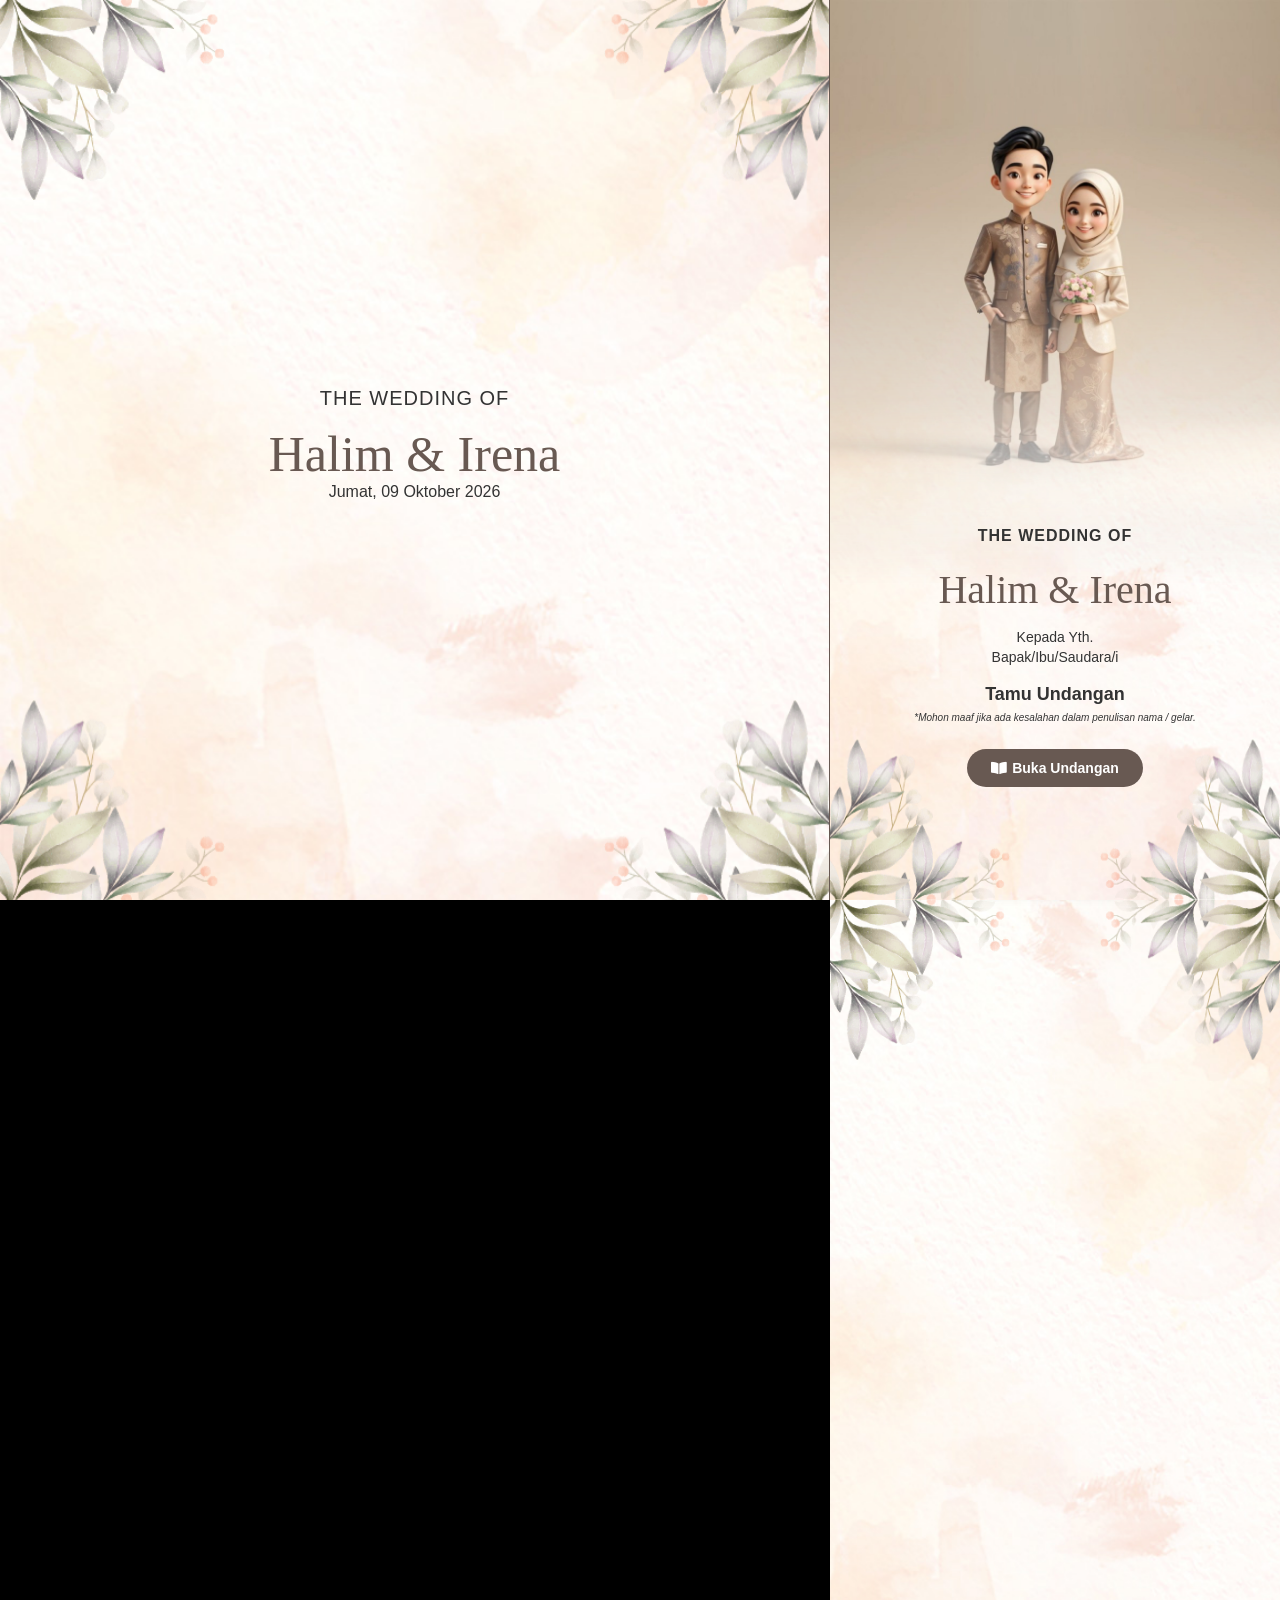
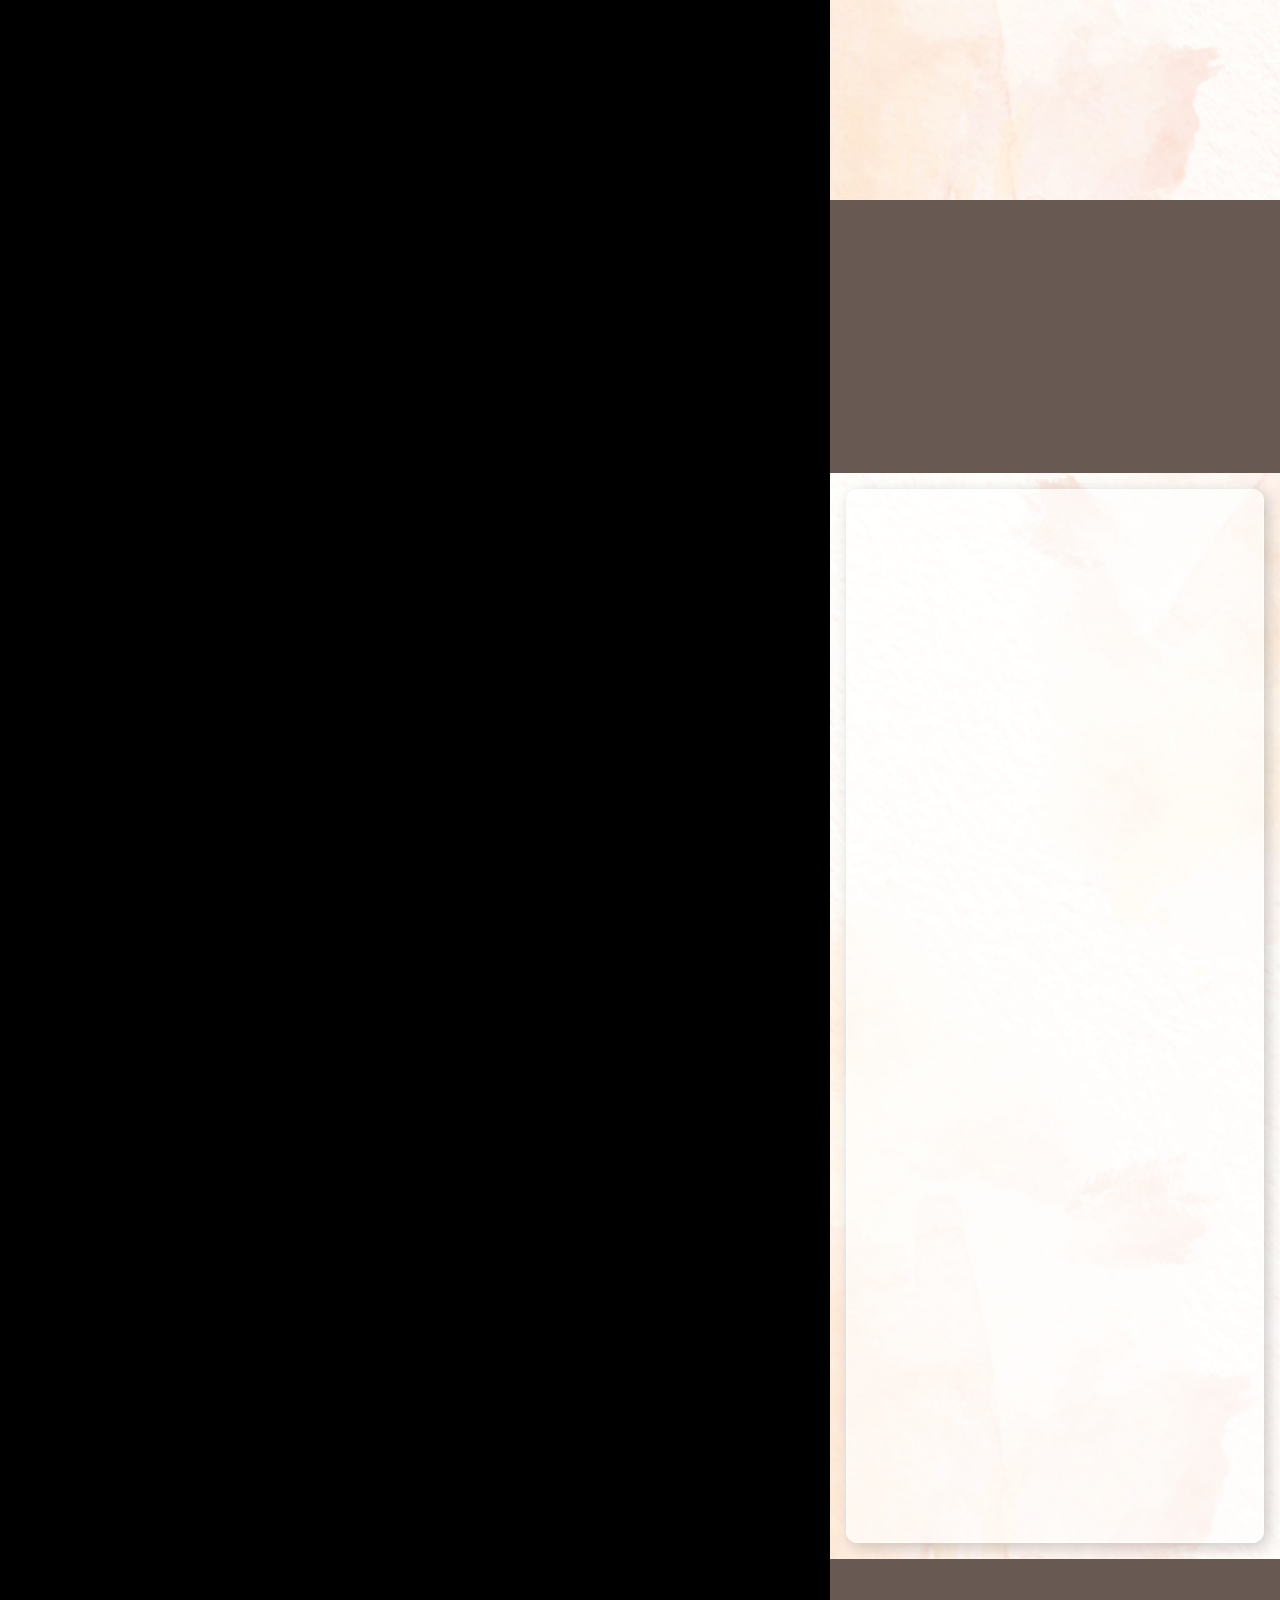
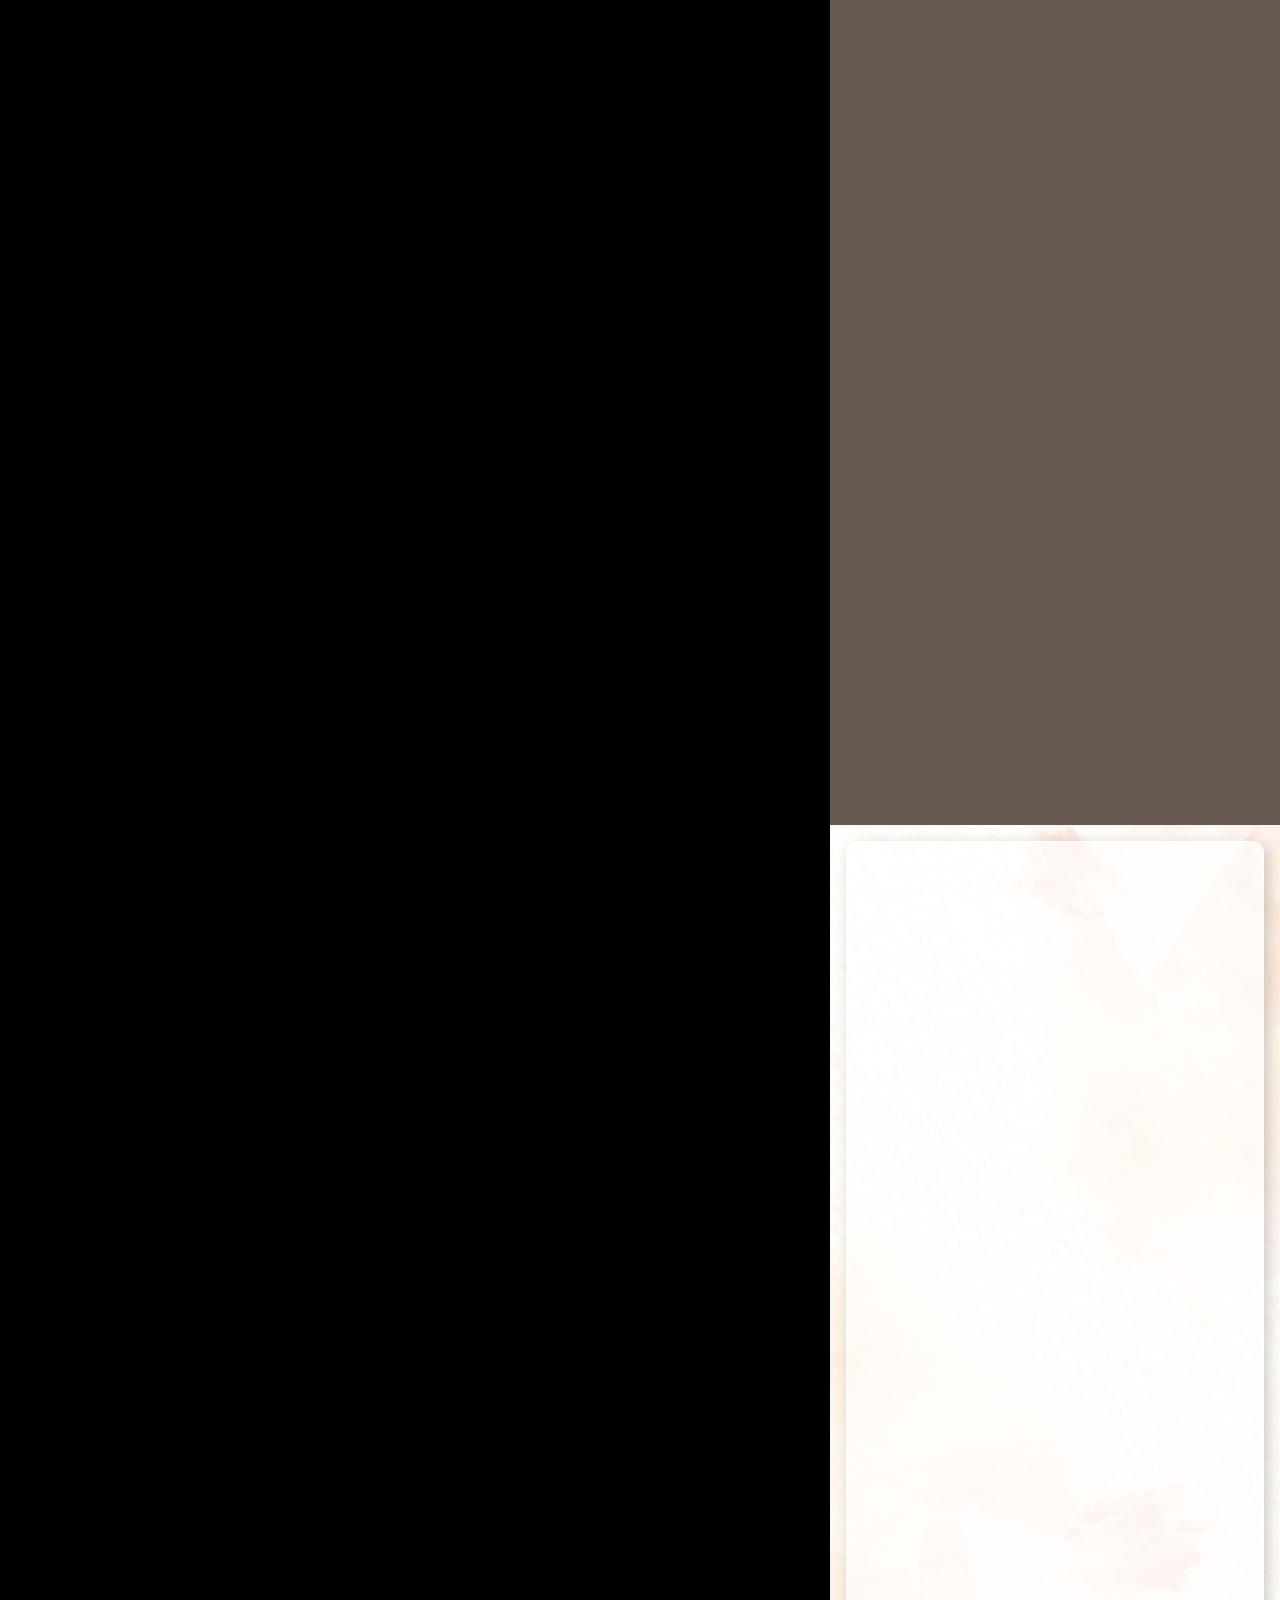
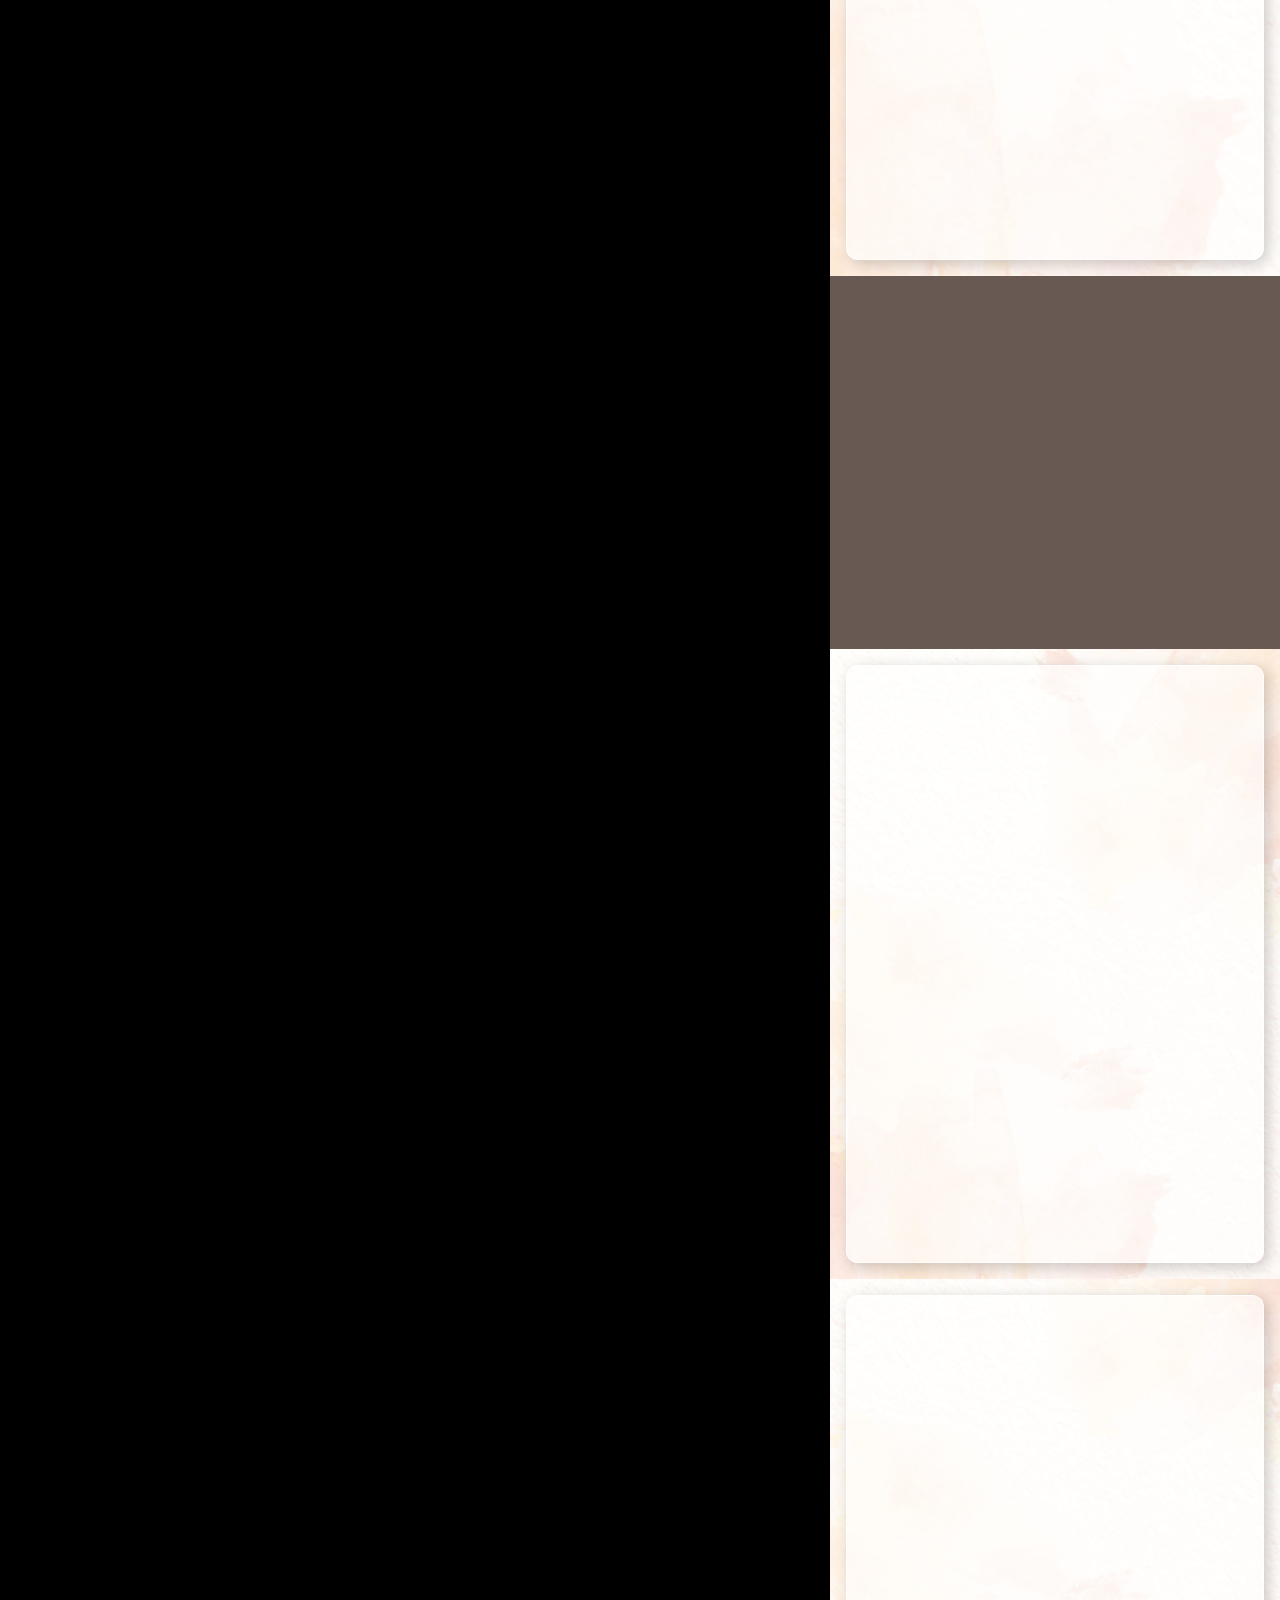
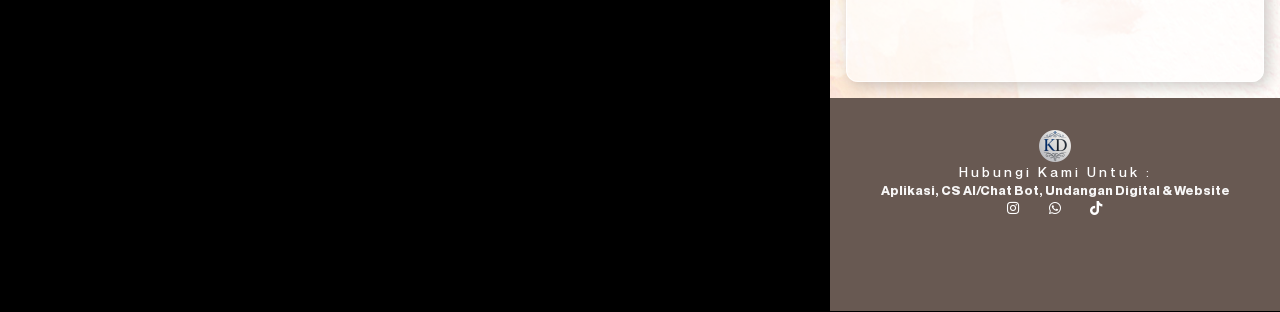
==== commit 846aba55: "Update nama Irena dan waktu resepsi countdown kalender" ====
--- a/index.html
+++ b/index.html
@@ -7,15 +7,15 @@
 	<meta name="robots" content="noindex,nofollow,noarchive,nosnippet,noimageindex">
 
 	<!-- Optimasi Mesin Pencari oleh Rank Math - https://rankmath.com/ -->
-	<title>Halim 💕 Iren</title>
-	<meta name="description" content="Hadiri acara pernikahan Halim & Iren, pada hari Jumat, 09 Oktober 2026 Ya!">
+	<title>Halim 💕 Irena</title>
+	<meta name="description" content="Hadiri acara pernikahan Halim & Irena, pada hari Jumat, 09 Oktober 2026 Ya!">
 	<meta name="robots" content="noindex, nofollow, noarchive, nosnippet, noimageindex">
 	<link rel="canonical" href="https://kirimdigi.github.io/Halim-Iren/">
 	<meta property="og:locale" content="id_ID">
 	<meta property="og:type" content="article">
-	<meta property="og:title" content="Halim 💕 Iren">
+	<meta property="og:title" content="Halim 💕 Irena">
 	<meta property="og:description"
-		content="Hadiri acara pernikahan Halim & Iren, pada hari Jumat, 09 Oktober 2026 Ya!">
+		content="Hadiri acara pernikahan Halim & Irena, pada hari Jumat, 09 Oktober 2026 Ya!">
 	<meta property="og:url" content="https://kirimdigi.github.io/Halim-Iren/">
 	<meta property="og:site_name" content="Invisimple ID - Undangan Website">
 	<meta property="article:section" content="Pernikahan">
@@ -24,21 +24,21 @@
 	<meta property="og:image:secure_url" content="https://kirimdigi.github.io/Halim-Iren/1.png">
 	<meta property="og:image:width" content="1024">
 	<meta property="og:image:height" content="683">
-	<meta property="og:image:alt" content="Halim 💕 Iren">
+	<meta property="og:image:alt" content="Halim 💕 Irena">
 	<meta property="og:image:type" content="image/png">
 	<meta property="article:published_time" content="2025-02-18T05:52:55+07:00">
 	<meta property="article:modified_time" content="2025-12-07T00:42:51+07:00">
 	<meta name="twitter:card" content="summary_large_image">
-	<meta name="twitter:title" content="The Wedding Of Halim 💕 Iren">
+	<meta name="twitter:title" content="The Wedding Of Halim 💕 Irena">
 	<meta name="twitter:description"
-		content="Hadiri acara pernikahan Halim & Iren, pada hari Jumat, 09 Oktober 2026 Ya!">
+		content="Hadiri acara pernikahan Halim & Irena, pada hari Jumat, 09 Oktober 2026 Ya!">
 	<meta name="twitter:image" content="https://kirimdigi.github.io/Halim-Iren/1.png">
 	<meta name="twitter:label1" content="Ditulis oleh">
 	<meta name="twitter:data1" content="1nv1s1mpl3">
 	<meta name="twitter:label2" content="Waktunya membaca">
 	<meta name="twitter:data2" content="Kurang dari semenit">
 	<script type="application/ld+json"
-		class="rank-math-schema">{"@context":"https://schema.org","@graph":[{"@type":["Person","Organization"],"@id":"https://invitimo2.my.id/#person","name":"Invisimple ID - Undangan Website","logo":{"@type":"ImageObject","@id":"https://invitimo2.my.id/#logo","url":"https://the.invisimple.id/wp-content/uploads/2024/05/icon-invitaja-150x150.png","contentUrl":"https://the.invisimple.id/wp-content/uploads/2024/05/icon-invitaja-150x150.png","caption":"Invisimple ID - Undangan Website","inLanguage":"id"},"image":{"@type":"ImageObject","@id":"https://invitimo2.my.id/#logo","url":"https://the.invisimple.id/wp-content/uploads/2024/05/icon-invitaja-150x150.png","contentUrl":"https://the.invisimple.id/wp-content/uploads/2024/05/icon-invitaja-150x150.png","caption":"Invisimple ID - Undangan Website","inLanguage":"id"}},{"@type":"WebSite","@id":"https://invitimo2.my.id/#website","url":"https://invitimo2.my.id","name":"Invisimple ID - Undangan Website","publisher":{"@id":"https://invitimo2.my.id/#person"},"inLanguage":"id"},{"@type":"ImageObject","@id":"https://kirimdigi.github.io/Halim-Iren/1.png","url":"https://kirimdigi.github.io/Halim-Iren/1.png","width":"500","height":"500","inLanguage":"id"},{"@type":"WebPage","@id":"https://invitimo2.my.id/s01-i/#webpage","url":"https://invitimo2.my.id/s01-i/","name":"The Wedding Of Halim & Iren","datePublished":"2025-02-18T05:52:55+07:00","dateModified":"2025-12-07T00:42:51+07:00","isPartOf":{"@id":"https://invitimo2.my.id/#website"},"primaryImageOfPage":{"@id":"https://kirimdigi.github.io/Halim-Iren/1.png"},"inLanguage":"id"},{"@type":"Person","@id":"https://invitimo2.my.id/author/1nv1t4j4/","name":"1nv1s1mpl3","url":"https://invitimo2.my.id/author/1nv1t4j4/","image":{"@type":"ImageObject","@id":"https://secure.gravatar.com/avatar/7261eb66b6b7f72535ce5fb6ec1b8146d1f240d1655f2af83056c2c59945e163?s=96&amp;d=mm&amp;r=g","url":"https://secure.gravatar.com/avatar/7261eb66b6b7f72535ce5fb6ec1b8146d1f240d1655f2af83056c2c59945e163?s=96&amp;d=mm&amp;r=g","caption":"1nv1s1mpl3","inLanguage":"id"},"sameAs":["http://invisimple.id"]},{"@type":"BlogPosting","headline":"The Wedding Of Halim & Iren","datePublished":"2025-02-18T05:52:55+07:00","dateModified":"2025-12-07T00:42:51+07:00","articleSection":"Pernikahan","author":{"@id":"https://invitimo2.my.id/author/1nv1t4j4/","name":"1nv1s1mpl3"},"publisher":{"@id":"https://invitimo2.my.id/#person"},"description":"Hadiri acara pernikahan Halim & Iren, pada hari Jumat, 09 Oktober 2026 Ya!","name":"The Wedding Of Halim & Iren","@id":"https://invitimo2.my.id/s01-i/#richSnippet","isPartOf":{"@id":"https://invitimo2.my.id/s01-i/#webpage"},"image":{"@id":"https://kirimdigi.github.io/Halim-Iren/1.png"},"inLanguage":"id","mainEntityOfPage":{"@id":"https://invitimo2.my.id/s01-i/#webpage"}}]}</script>
+		class="rank-math-schema">{"@context":"https://schema.org","@graph":[{"@type":["Person","Organization"],"@id":"https://invitimo2.my.id/#person","name":"Invisimple ID - Undangan Website","logo":{"@type":"ImageObject","@id":"https://invitimo2.my.id/#logo","url":"https://the.invisimple.id/wp-content/uploads/2024/05/icon-invitaja-150x150.png","contentUrl":"https://the.invisimple.id/wp-content/uploads/2024/05/icon-invitaja-150x150.png","caption":"Invisimple ID - Undangan Website","inLanguage":"id"},"image":{"@type":"ImageObject","@id":"https://invitimo2.my.id/#logo","url":"https://the.invisimple.id/wp-content/uploads/2024/05/icon-invitaja-150x150.png","contentUrl":"https://the.invisimple.id/wp-content/uploads/2024/05/icon-invitaja-150x150.png","caption":"Invisimple ID - Undangan Website","inLanguage":"id"}},{"@type":"WebSite","@id":"https://invitimo2.my.id/#website","url":"https://invitimo2.my.id","name":"Invisimple ID - Undangan Website","publisher":{"@id":"https://invitimo2.my.id/#person"},"inLanguage":"id"},{"@type":"ImageObject","@id":"https://kirimdigi.github.io/Halim-Iren/1.png","url":"https://kirimdigi.github.io/Halim-Iren/1.png","width":"500","height":"500","inLanguage":"id"},{"@type":"WebPage","@id":"https://invitimo2.my.id/s01-i/#webpage","url":"https://invitimo2.my.id/s01-i/","name":"The Wedding Of Halim & Irena","datePublished":"2025-02-18T05:52:55+07:00","dateModified":"2025-12-07T00:42:51+07:00","isPartOf":{"@id":"https://invitimo2.my.id/#website"},"primaryImageOfPage":{"@id":"https://kirimdigi.github.io/Halim-Iren/1.png"},"inLanguage":"id"},{"@type":"Person","@id":"https://invitimo2.my.id/author/1nv1t4j4/","name":"1nv1s1mpl3","url":"https://invitimo2.my.id/author/1nv1t4j4/","image":{"@type":"ImageObject","@id":"https://secure.gravatar.com/avatar/7261eb66b6b7f72535ce5fb6ec1b8146d1f240d1655f2af83056c2c59945e163?s=96&amp;d=mm&amp;r=g","url":"https://secure.gravatar.com/avatar/7261eb66b6b7f72535ce5fb6ec1b8146d1f240d1655f2af83056c2c59945e163?s=96&amp;d=mm&amp;r=g","caption":"1nv1s1mpl3","inLanguage":"id"},"sameAs":["http://invisimple.id"]},{"@type":"BlogPosting","headline":"The Wedding Of Halim & Irena","datePublished":"2025-02-18T05:52:55+07:00","dateModified":"2025-12-07T00:42:51+07:00","articleSection":"Pernikahan","author":{"@id":"https://invitimo2.my.id/author/1nv1t4j4/","name":"1nv1s1mpl3"},"publisher":{"@id":"https://invitimo2.my.id/#person"},"description":"Hadiri acara pernikahan Halim & Irena, pada hari Jumat, 09 Oktober 2026 Ya!","name":"The Wedding Of Halim & Irena","@id":"https://invitimo2.my.id/s01-i/#richSnippet","isPartOf":{"@id":"https://invitimo2.my.id/s01-i/#webpage"},"image":{"@id":"https://kirimdigi.github.io/Halim-Iren/1.png"},"inLanguage":"id","mainEntityOfPage":{"@id":"https://invitimo2.my.id/s01-i/#webpage"}}]}</script>
 	<!-- /Plugin WordPress Rank Math SEO -->
 
 	<link rel='dns-prefetch' href='//the.invisimple.id'>
@@ -2056,7 +2056,7 @@
 											data-widget_type="heading.default">
 											<div class="elementor-widget-container">
 												<h2 class="elementor-heading-title elementor-size-default">Halim &amp;
-													Iren</h2>
+													Irena</h2>
 											</div>
 										</div>
 										<div data-dce-title-color="#333333"
@@ -2189,7 +2189,7 @@
 											data-widget_type="heading.default">
 											<div class="elementor-widget-container">
 												<h2 class="elementor-heading-title elementor-size-default">Halim &amp;
-													Iren</h2>
+													Irena</h2>
 											</div>
 										</div>
 										<div data-dce-title-color="#333333"
@@ -2435,7 +2435,7 @@
 															<div class="elementor-widget-container">
 																<h2
 																	class="elementor-heading-title elementor-size-default">
-																	Halim &amp; Iren</h2>
+																	Halim &amp; Irena</h2>
 															</div>
 														</div>
 													</div>
@@ -2457,7 +2457,7 @@
 											data-settings="{&quot;_animation&quot;:&quot;fadeInUp&quot;,&quot;_animation_delay&quot;:1200}"
 											data-widget_type="countdown.default">
 											<div class="elementor-widget-container">
-												<div class="elementor-countdown-wrapper" data-date="1791511200">
+												<div class="elementor-countdown-wrapper" data-date="1791601200">
 													<div class="elementor-countdown-item"><span
 															class="elementor-countdown-digits elementor-countdown-days"></span>
 														<span class="elementor-countdown-label">Hari</span>
@@ -2485,7 +2485,7 @@
 											<div class="elementor-widget-container">
 												<div class="elementor-button-wrapper">
 
-													<a href="https://www.google.com/calendar/render?action=TEMPLATE&text=The%20Wedding%20Of%20Halim%20%26%20Iren&details=THE%20WEDDING%20OF%20%3A%3Cbr%3E%3Cbr%3EMuhamad%20Halim%3Cbr%3E%26amp%3B%3Cbr%3EIrena%20Gita%20Fiani%3Cbr%3E%3Cbr%3EJumat%2C%2009%20Oktober%202026&dates=20261009T020000Z%2F20261009T020000Z"
+													<a href="https://www.google.com/calendar/render?action=TEMPLATE&text=The%20Wedding%20Of%20Halim%20%26%20Irena&details=THE%20WEDDING%20OF%20%3A%3Cbr%3E%3Cbr%3EMuhamad%20Halim%3Cbr%3E%26amp%3B%3Cbr%3EIrena%20Gita%20Fiani%3Cbr%3E%3Cbr%3ESabtu%2C%2010%20Oktober%202026&dates=20261010T030000Z%2F20261010T030000Z"
 														class="elementor-button-link elementor-button elementor-size-sm elementor-animation-shrink"
 														target="_blank" rel="nofollow" role="button"> <span
 															class="elementor-button-content-wrapper wds-flexbox">
@@ -2710,8 +2710,7 @@
 																									class="fab fa-instagram"></i>
 																							</span>
 																							<span
-																								class="elementor-button-text">Irena
-																								Gita Fiani</span>
+																								class="elementor-button-text">renagitaa</span>
 																						</span>
 																					</a>
 																				</div>
@@ -2796,8 +2795,7 @@
 																									class="fab fa-instagram"></i>
 																							</span>
 																							<span
-																								class="elementor-button-text">Muhamad
-																								Halim</span>
+																								class="elementor-button-text">halimmhmd</span>
 																						</span>
 																					</a>
 																				</div>
@@ -4551,7 +4549,7 @@
 															<div class="elementor-widget-container">
 																<h2
 																	class="elementor-heading-title elementor-size-default">
-																	Halim &amp; Iren</h2>
+																	Halim &amp; Irena</h2>
 															</div>
 														</div>
 													</div>
@@ -6861,7 +6859,7 @@
 		data-cf-beacon='{"version":"2024.11.0","token":"5644578f3eb145d7b3bdc41fffbe5c1a","r":1,"spa":2}'
 		crossorigin="anonymous"></script>
 	<script>
-		// === RSVP to Google Sheets - Halim & Iren ===
+		// === RSVP to Google Sheets - Halim & Irena ===
 		(function () {
 			const SHEET_URL = "https://script.google.com/macros/s/AKfycbweQwQSYR2DUts1twfZZNHkBZx2Ys-2YEfgzP99_qcf9LUmLVr3ZEAlRUGFF8HcqgL6/exec";
 			function initRSVP() {
@@ -6922,7 +6920,7 @@
 						ucapan: ucapan,
 						kehadiran: hadir, // present / notpresent
 						jumlah_tamu: tamu,
-						pasangan: "Halim & Iren"
+						pasangan: "Halim & Irena"
 					};
 					if (submitBtn) { submitBtn.disabled = true; submitBtn.value = "Mengirim..."; }
 					if (statusEl) statusEl.innerHTML = '<p style="color:#685952;text-align:center;">Mengirim ucapan...</p>';
@@ -7242,7 +7240,7 @@
 					if (el) {
 						el.textContent = nama;
 						// Juga update title/description jika mau
-						document.title = "Undangan untuk " + nama + " - Halim & Iren";
+						document.title = "Undangan untuk " + nama + " - Halim & Irena";
 					}
 					// Isi otomatis kolom Nama di form RSVP/Ucapan
 					try {
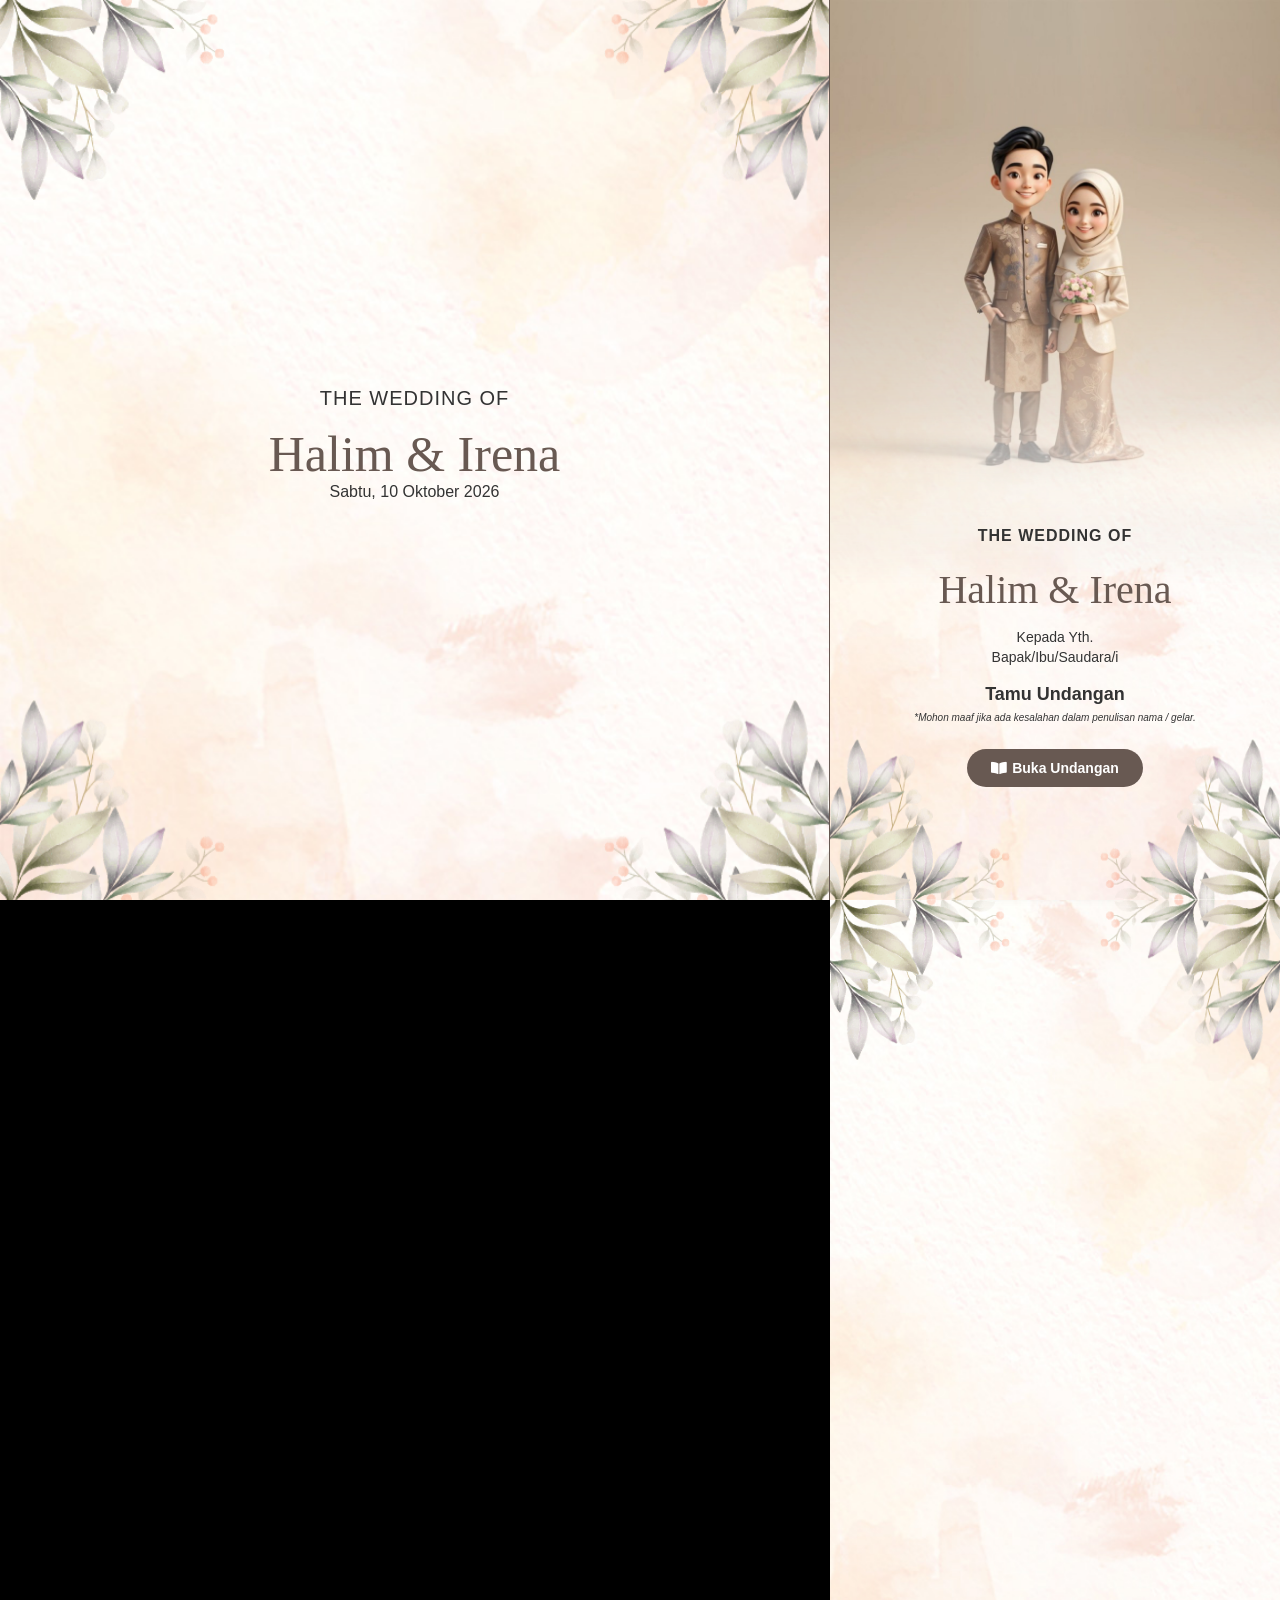
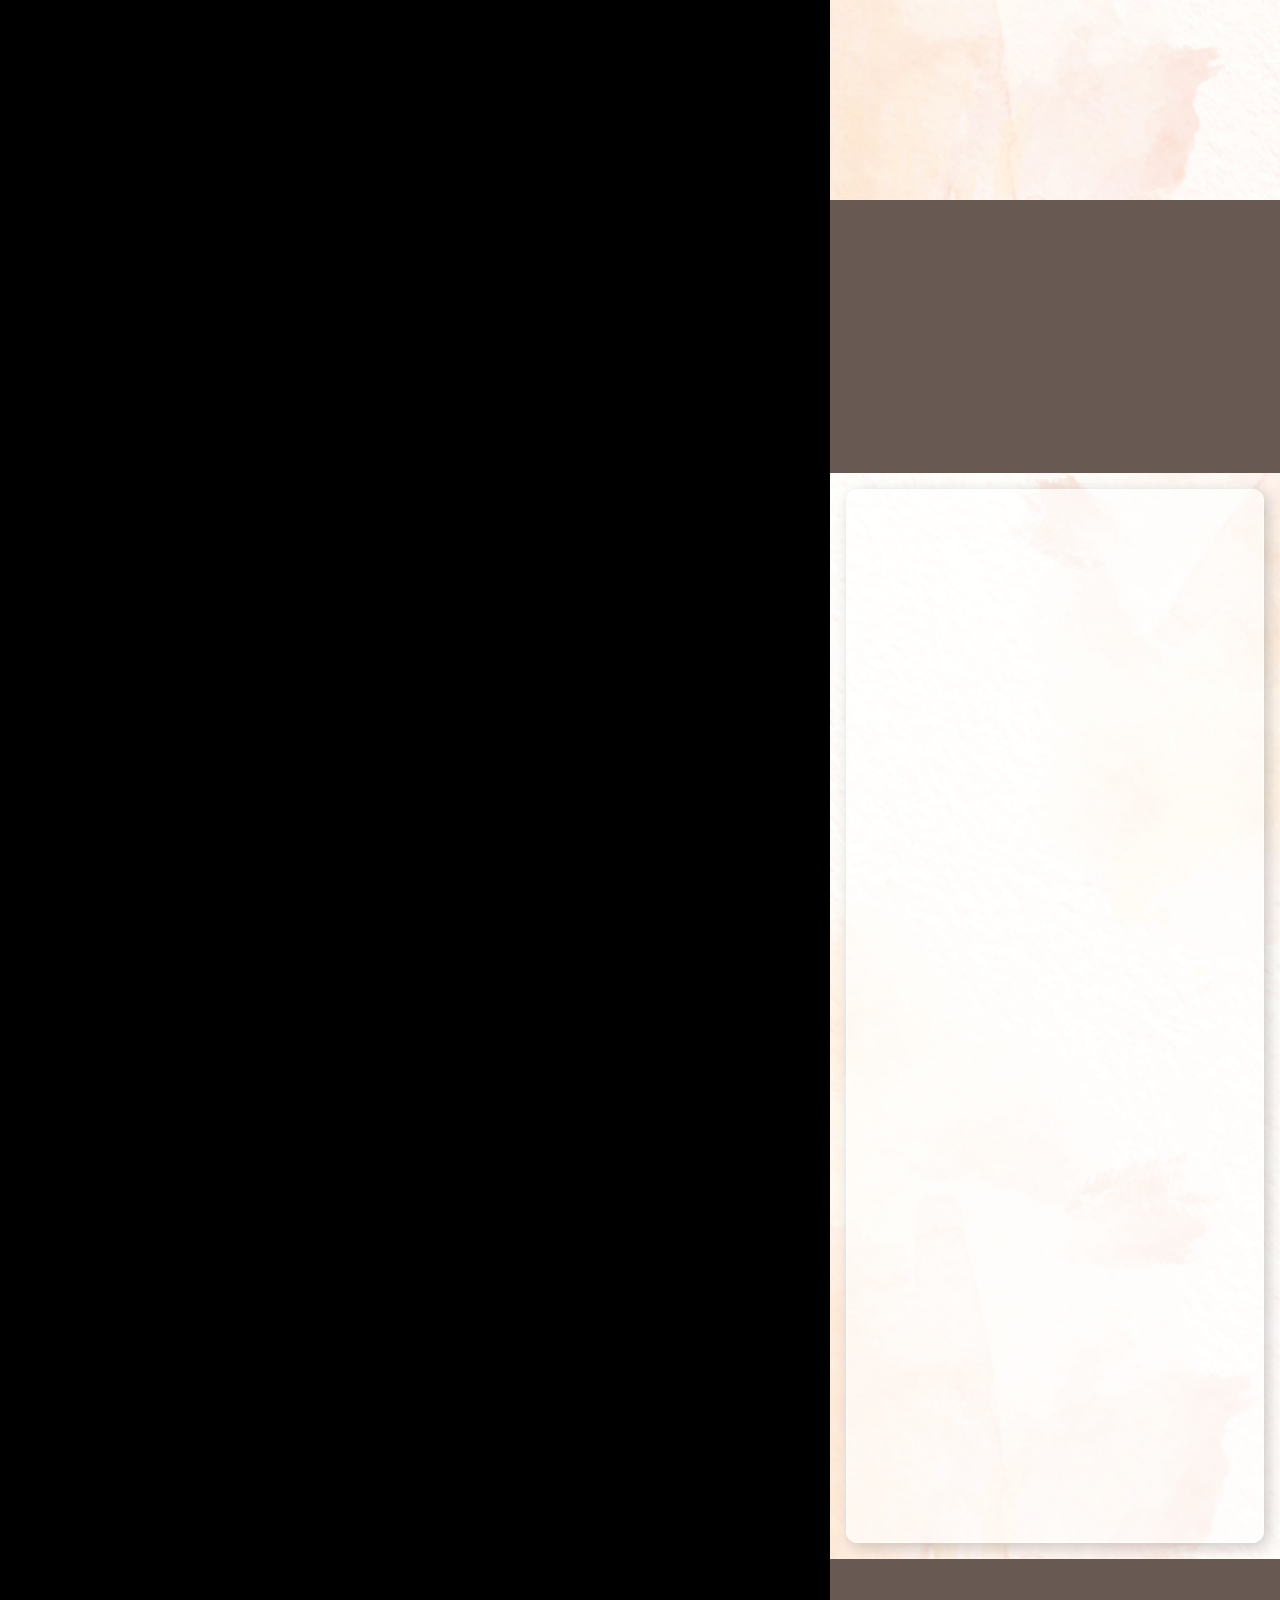
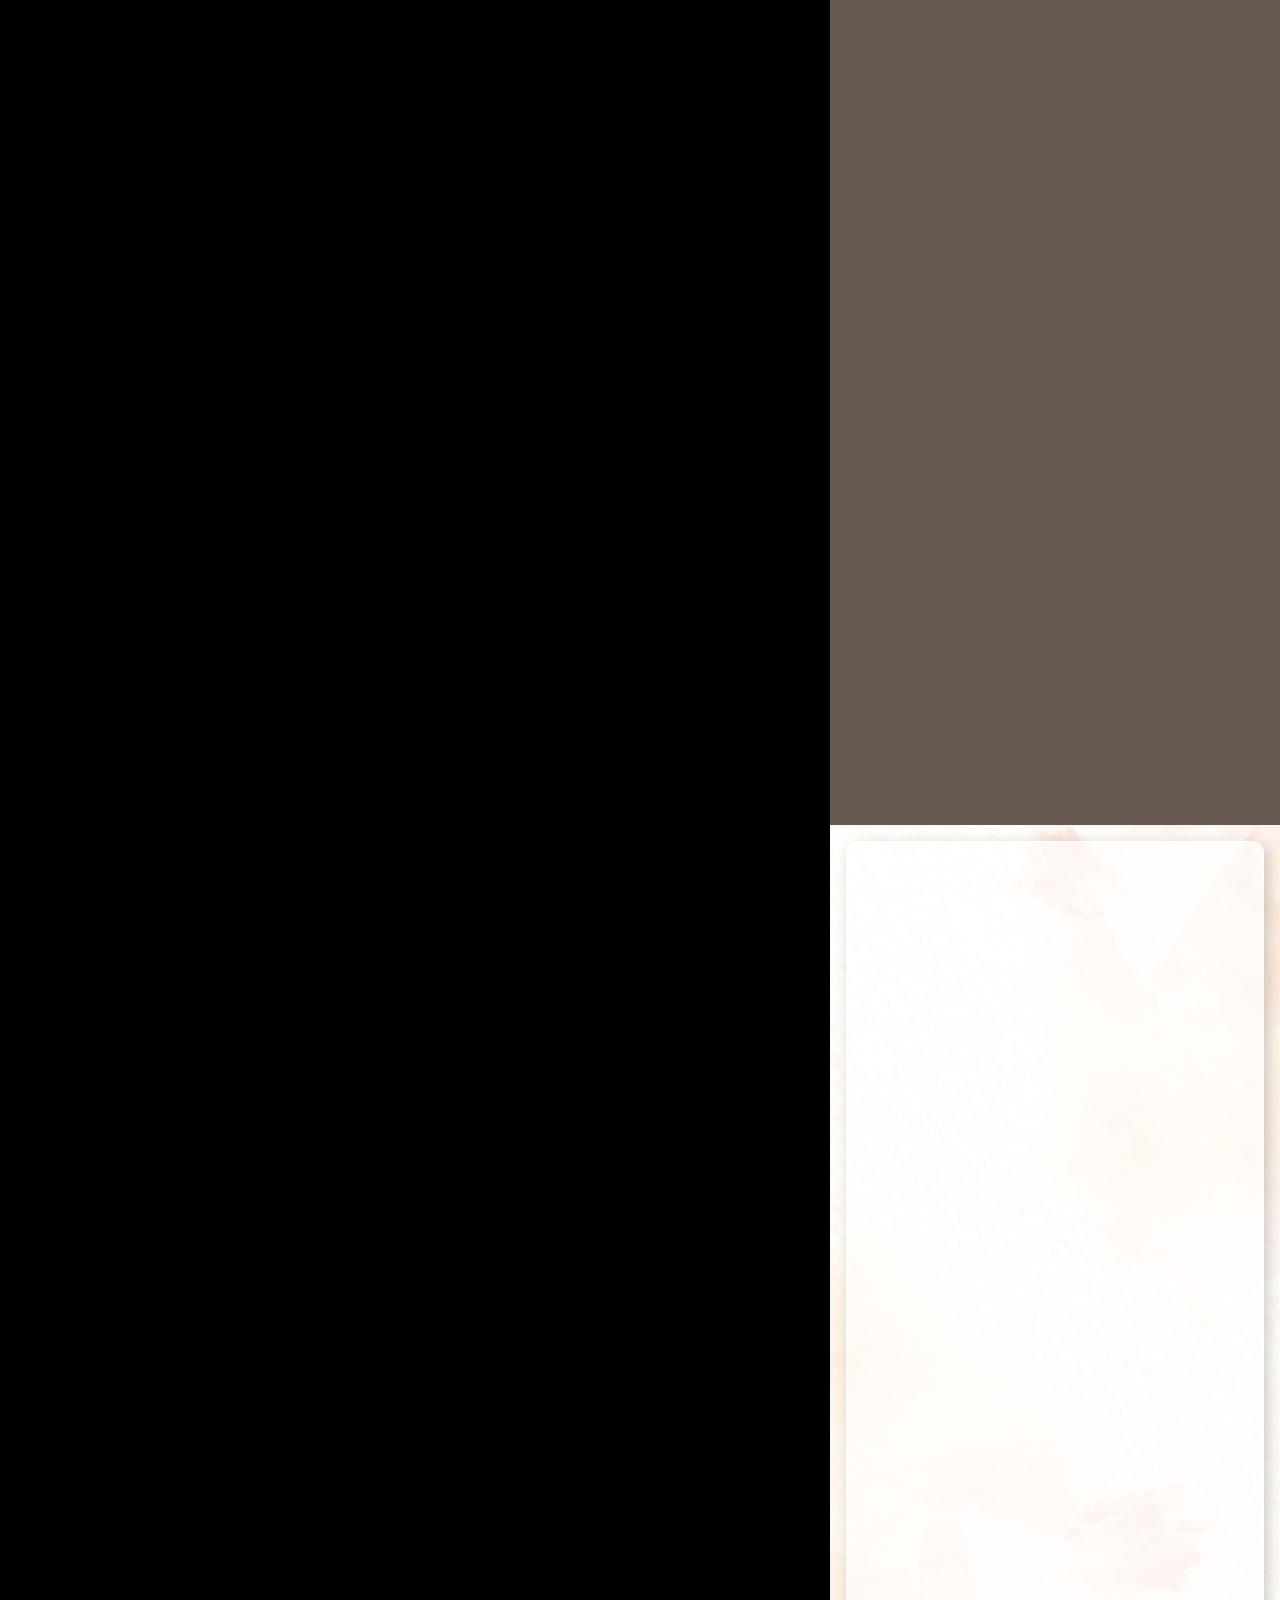
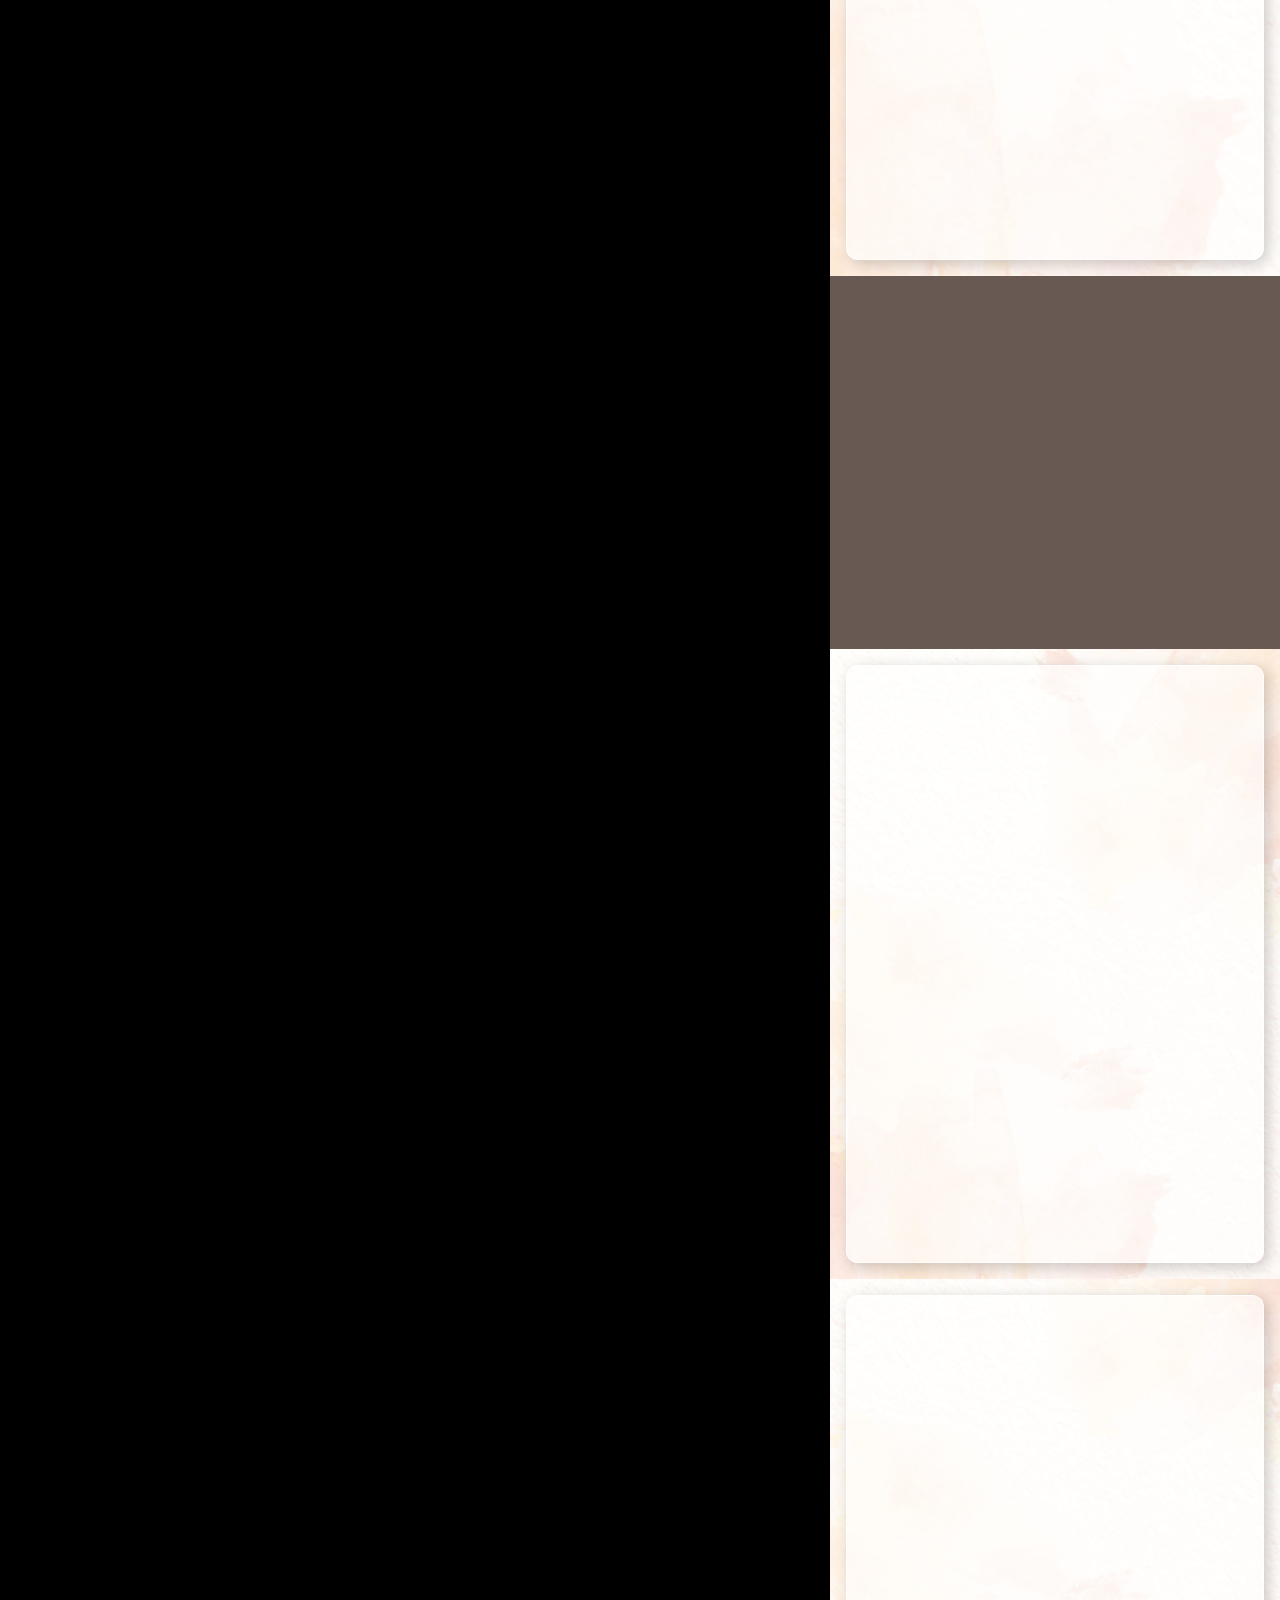
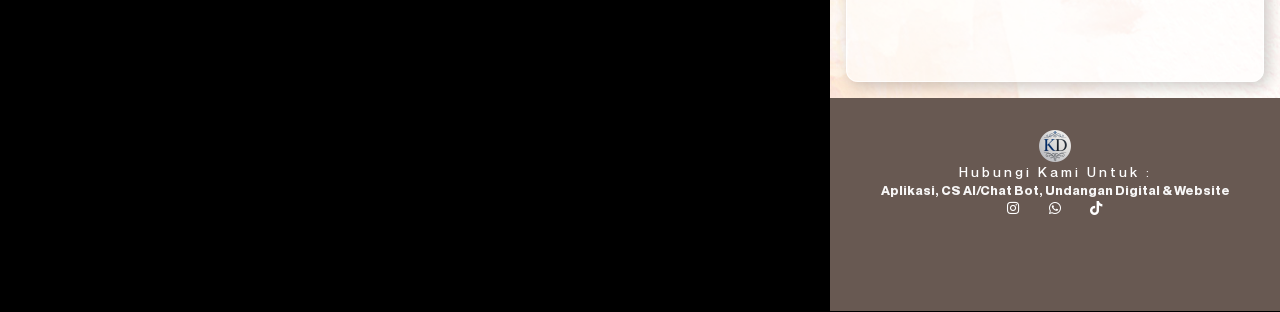
==== commit 63cf8f76: "Update tanggal umum mengikuti resepsi Sabtu 10 Oktober 2026" ====
--- a/index.html
+++ b/index.html
@@ -8,14 +8,14 @@
 
 	<!-- Optimasi Mesin Pencari oleh Rank Math - https://rankmath.com/ -->
 	<title>Halim 💕 Irena</title>
-	<meta name="description" content="Hadiri acara pernikahan Halim & Irena, pada hari Jumat, 09 Oktober 2026 Ya!">
+	<meta name="description" content="Hadiri acara pernikahan Halim & Irena, pada hari Sabtu, 10 Oktober 2026 Ya!">
 	<meta name="robots" content="noindex, nofollow, noarchive, nosnippet, noimageindex">
 	<link rel="canonical" href="https://kirimdigi.github.io/Halim-Iren/">
 	<meta property="og:locale" content="id_ID">
 	<meta property="og:type" content="article">
 	<meta property="og:title" content="Halim 💕 Irena">
 	<meta property="og:description"
-		content="Hadiri acara pernikahan Halim & Irena, pada hari Jumat, 09 Oktober 2026 Ya!">
+		content="Hadiri acara pernikahan Halim & Irena, pada hari Sabtu, 10 Oktober 2026 Ya!">
 	<meta property="og:url" content="https://kirimdigi.github.io/Halim-Iren/">
 	<meta property="og:site_name" content="Invisimple ID - Undangan Website">
 	<meta property="article:section" content="Pernikahan">
@@ -31,14 +31,14 @@
 	<meta name="twitter:card" content="summary_large_image">
 	<meta name="twitter:title" content="The Wedding Of Halim 💕 Irena">
 	<meta name="twitter:description"
-		content="Hadiri acara pernikahan Halim & Irena, pada hari Jumat, 09 Oktober 2026 Ya!">
+		content="Hadiri acara pernikahan Halim & Irena, pada hari Sabtu, 10 Oktober 2026 Ya!">
 	<meta name="twitter:image" content="https://kirimdigi.github.io/Halim-Iren/1.png">
 	<meta name="twitter:label1" content="Ditulis oleh">
 	<meta name="twitter:data1" content="1nv1s1mpl3">
 	<meta name="twitter:label2" content="Waktunya membaca">
 	<meta name="twitter:data2" content="Kurang dari semenit">
 	<script type="application/ld+json"
-		class="rank-math-schema">{"@context":"https://schema.org","@graph":[{"@type":["Person","Organization"],"@id":"https://invitimo2.my.id/#person","name":"Invisimple ID - Undangan Website","logo":{"@type":"ImageObject","@id":"https://invitimo2.my.id/#logo","url":"https://the.invisimple.id/wp-content/uploads/2024/05/icon-invitaja-150x150.png","contentUrl":"https://the.invisimple.id/wp-content/uploads/2024/05/icon-invitaja-150x150.png","caption":"Invisimple ID - Undangan Website","inLanguage":"id"},"image":{"@type":"ImageObject","@id":"https://invitimo2.my.id/#logo","url":"https://the.invisimple.id/wp-content/uploads/2024/05/icon-invitaja-150x150.png","contentUrl":"https://the.invisimple.id/wp-content/uploads/2024/05/icon-invitaja-150x150.png","caption":"Invisimple ID - Undangan Website","inLanguage":"id"}},{"@type":"WebSite","@id":"https://invitimo2.my.id/#website","url":"https://invitimo2.my.id","name":"Invisimple ID - Undangan Website","publisher":{"@id":"https://invitimo2.my.id/#person"},"inLanguage":"id"},{"@type":"ImageObject","@id":"https://kirimdigi.github.io/Halim-Iren/1.png","url":"https://kirimdigi.github.io/Halim-Iren/1.png","width":"500","height":"500","inLanguage":"id"},{"@type":"WebPage","@id":"https://invitimo2.my.id/s01-i/#webpage","url":"https://invitimo2.my.id/s01-i/","name":"The Wedding Of Halim & Irena","datePublished":"2025-02-18T05:52:55+07:00","dateModified":"2025-12-07T00:42:51+07:00","isPartOf":{"@id":"https://invitimo2.my.id/#website"},"primaryImageOfPage":{"@id":"https://kirimdigi.github.io/Halim-Iren/1.png"},"inLanguage":"id"},{"@type":"Person","@id":"https://invitimo2.my.id/author/1nv1t4j4/","name":"1nv1s1mpl3","url":"https://invitimo2.my.id/author/1nv1t4j4/","image":{"@type":"ImageObject","@id":"https://secure.gravatar.com/avatar/7261eb66b6b7f72535ce5fb6ec1b8146d1f240d1655f2af83056c2c59945e163?s=96&amp;d=mm&amp;r=g","url":"https://secure.gravatar.com/avatar/7261eb66b6b7f72535ce5fb6ec1b8146d1f240d1655f2af83056c2c59945e163?s=96&amp;d=mm&amp;r=g","caption":"1nv1s1mpl3","inLanguage":"id"},"sameAs":["http://invisimple.id"]},{"@type":"BlogPosting","headline":"The Wedding Of Halim & Irena","datePublished":"2025-02-18T05:52:55+07:00","dateModified":"2025-12-07T00:42:51+07:00","articleSection":"Pernikahan","author":{"@id":"https://invitimo2.my.id/author/1nv1t4j4/","name":"1nv1s1mpl3"},"publisher":{"@id":"https://invitimo2.my.id/#person"},"description":"Hadiri acara pernikahan Halim & Irena, pada hari Jumat, 09 Oktober 2026 Ya!","name":"The Wedding Of Halim & Irena","@id":"https://invitimo2.my.id/s01-i/#richSnippet","isPartOf":{"@id":"https://invitimo2.my.id/s01-i/#webpage"},"image":{"@id":"https://kirimdigi.github.io/Halim-Iren/1.png"},"inLanguage":"id","mainEntityOfPage":{"@id":"https://invitimo2.my.id/s01-i/#webpage"}}]}</script>
+		class="rank-math-schema">{"@context":"https://schema.org","@graph":[{"@type":["Person","Organization"],"@id":"https://invitimo2.my.id/#person","name":"Invisimple ID - Undangan Website","logo":{"@type":"ImageObject","@id":"https://invitimo2.my.id/#logo","url":"https://the.invisimple.id/wp-content/uploads/2024/05/icon-invitaja-150x150.png","contentUrl":"https://the.invisimple.id/wp-content/uploads/2024/05/icon-invitaja-150x150.png","caption":"Invisimple ID - Undangan Website","inLanguage":"id"},"image":{"@type":"ImageObject","@id":"https://invitimo2.my.id/#logo","url":"https://the.invisimple.id/wp-content/uploads/2024/05/icon-invitaja-150x150.png","contentUrl":"https://the.invisimple.id/wp-content/uploads/2024/05/icon-invitaja-150x150.png","caption":"Invisimple ID - Undangan Website","inLanguage":"id"}},{"@type":"WebSite","@id":"https://invitimo2.my.id/#website","url":"https://invitimo2.my.id","name":"Invisimple ID - Undangan Website","publisher":{"@id":"https://invitimo2.my.id/#person"},"inLanguage":"id"},{"@type":"ImageObject","@id":"https://kirimdigi.github.io/Halim-Iren/1.png","url":"https://kirimdigi.github.io/Halim-Iren/1.png","width":"500","height":"500","inLanguage":"id"},{"@type":"WebPage","@id":"https://invitimo2.my.id/s01-i/#webpage","url":"https://invitimo2.my.id/s01-i/","name":"The Wedding Of Halim & Irena","datePublished":"2025-02-18T05:52:55+07:00","dateModified":"2025-12-07T00:42:51+07:00","isPartOf":{"@id":"https://invitimo2.my.id/#website"},"primaryImageOfPage":{"@id":"https://kirimdigi.github.io/Halim-Iren/1.png"},"inLanguage":"id"},{"@type":"Person","@id":"https://invitimo2.my.id/author/1nv1t4j4/","name":"1nv1s1mpl3","url":"https://invitimo2.my.id/author/1nv1t4j4/","image":{"@type":"ImageObject","@id":"https://secure.gravatar.com/avatar/7261eb66b6b7f72535ce5fb6ec1b8146d1f240d1655f2af83056c2c59945e163?s=96&amp;d=mm&amp;r=g","url":"https://secure.gravatar.com/avatar/7261eb66b6b7f72535ce5fb6ec1b8146d1f240d1655f2af83056c2c59945e163?s=96&amp;d=mm&amp;r=g","caption":"1nv1s1mpl3","inLanguage":"id"},"sameAs":["http://invisimple.id"]},{"@type":"BlogPosting","headline":"The Wedding Of Halim & Irena","datePublished":"2025-02-18T05:52:55+07:00","dateModified":"2025-12-07T00:42:51+07:00","articleSection":"Pernikahan","author":{"@id":"https://invitimo2.my.id/author/1nv1t4j4/","name":"1nv1s1mpl3"},"publisher":{"@id":"https://invitimo2.my.id/#person"},"description":"Hadiri acara pernikahan Halim & Irena, pada hari Sabtu, 10 Oktober 2026 Ya!","name":"The Wedding Of Halim & Irena","@id":"https://invitimo2.my.id/s01-i/#richSnippet","isPartOf":{"@id":"https://invitimo2.my.id/s01-i/#webpage"},"image":{"@id":"https://kirimdigi.github.io/Halim-Iren/1.png"},"inLanguage":"id","mainEntityOfPage":{"@id":"https://invitimo2.my.id/s01-i/#webpage"}}]}</script>
 	<!-- /Plugin WordPress Rank Math SEO -->
 
 	<link rel='dns-prefetch' href='//the.invisimple.id'>
@@ -2065,7 +2065,7 @@
 											data-settings="{&quot;_animation&quot;:&quot;zoomIn&quot;}"
 											data-widget_type="heading.default">
 											<div class="elementor-widget-container">
-												<h2 class="elementor-heading-title elementor-size-default">Jumat, 09
+												<h2 class="elementor-heading-title elementor-size-default">Sabtu, 10
 													Oktober 2026</h2>
 											</div>
 										</div>
@@ -2448,7 +2448,7 @@
 											data-settings="{&quot;_animation&quot;:&quot;fadeInUp&quot;,&quot;_animation_delay&quot;:1000}"
 											data-widget_type="heading.default">
 											<div class="elementor-widget-container">
-												<p class="elementor-heading-title elementor-size-default">Jumat, 09
+												<p class="elementor-heading-title elementor-size-default">Sabtu, 10
 													Oktober 2026</p>
 											</div>
 										</div>
